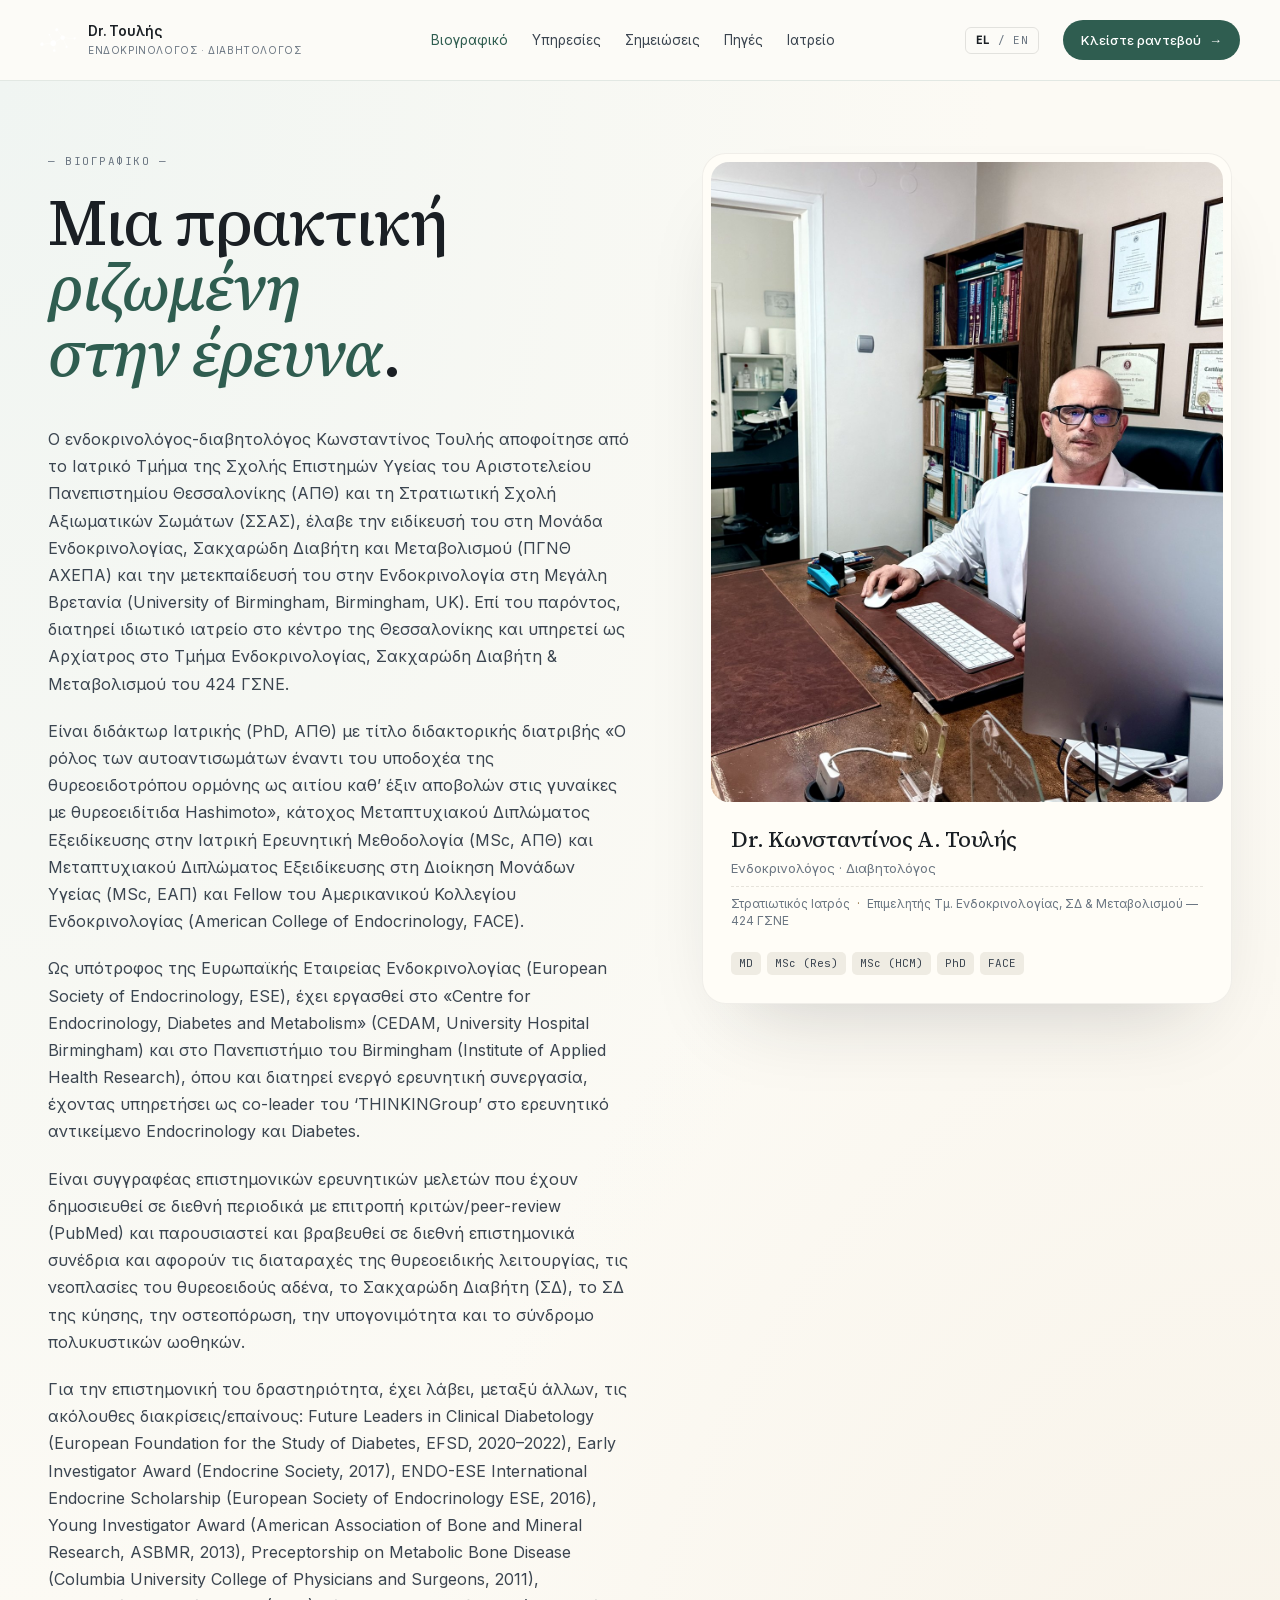
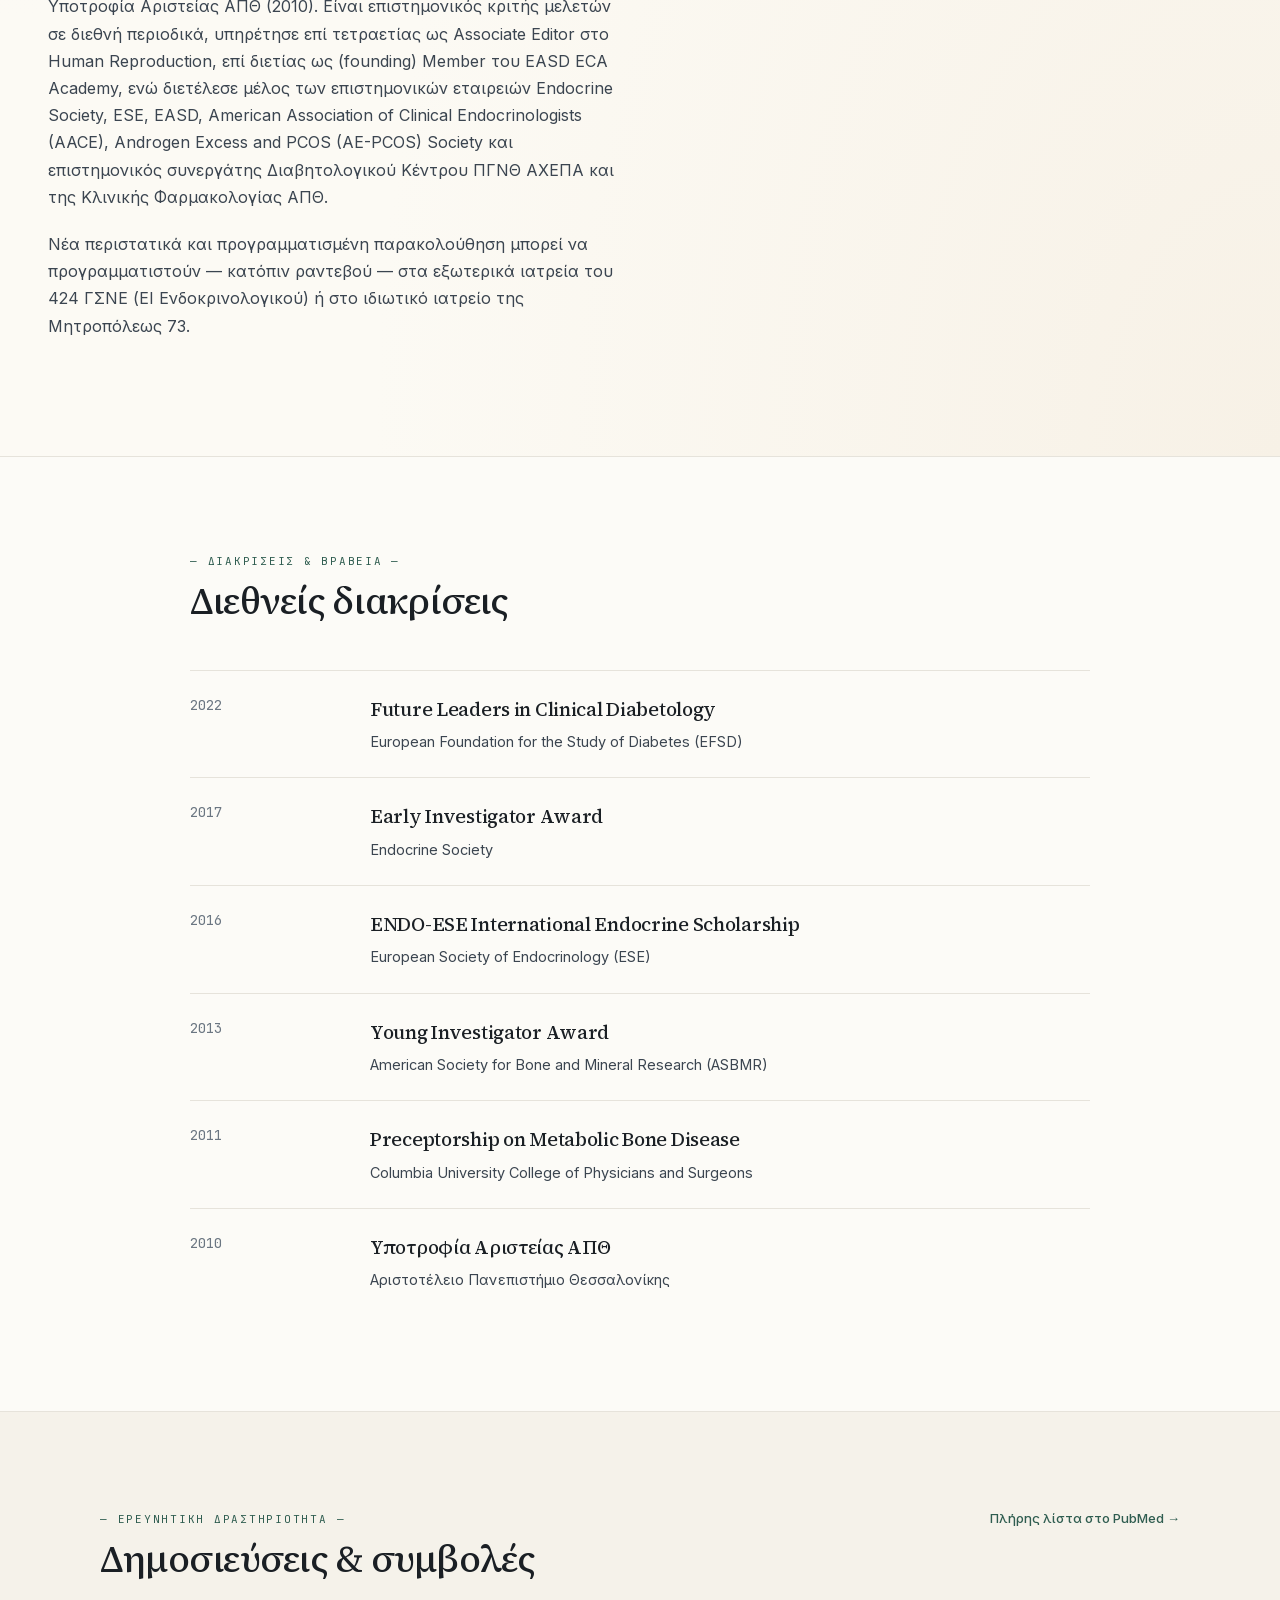
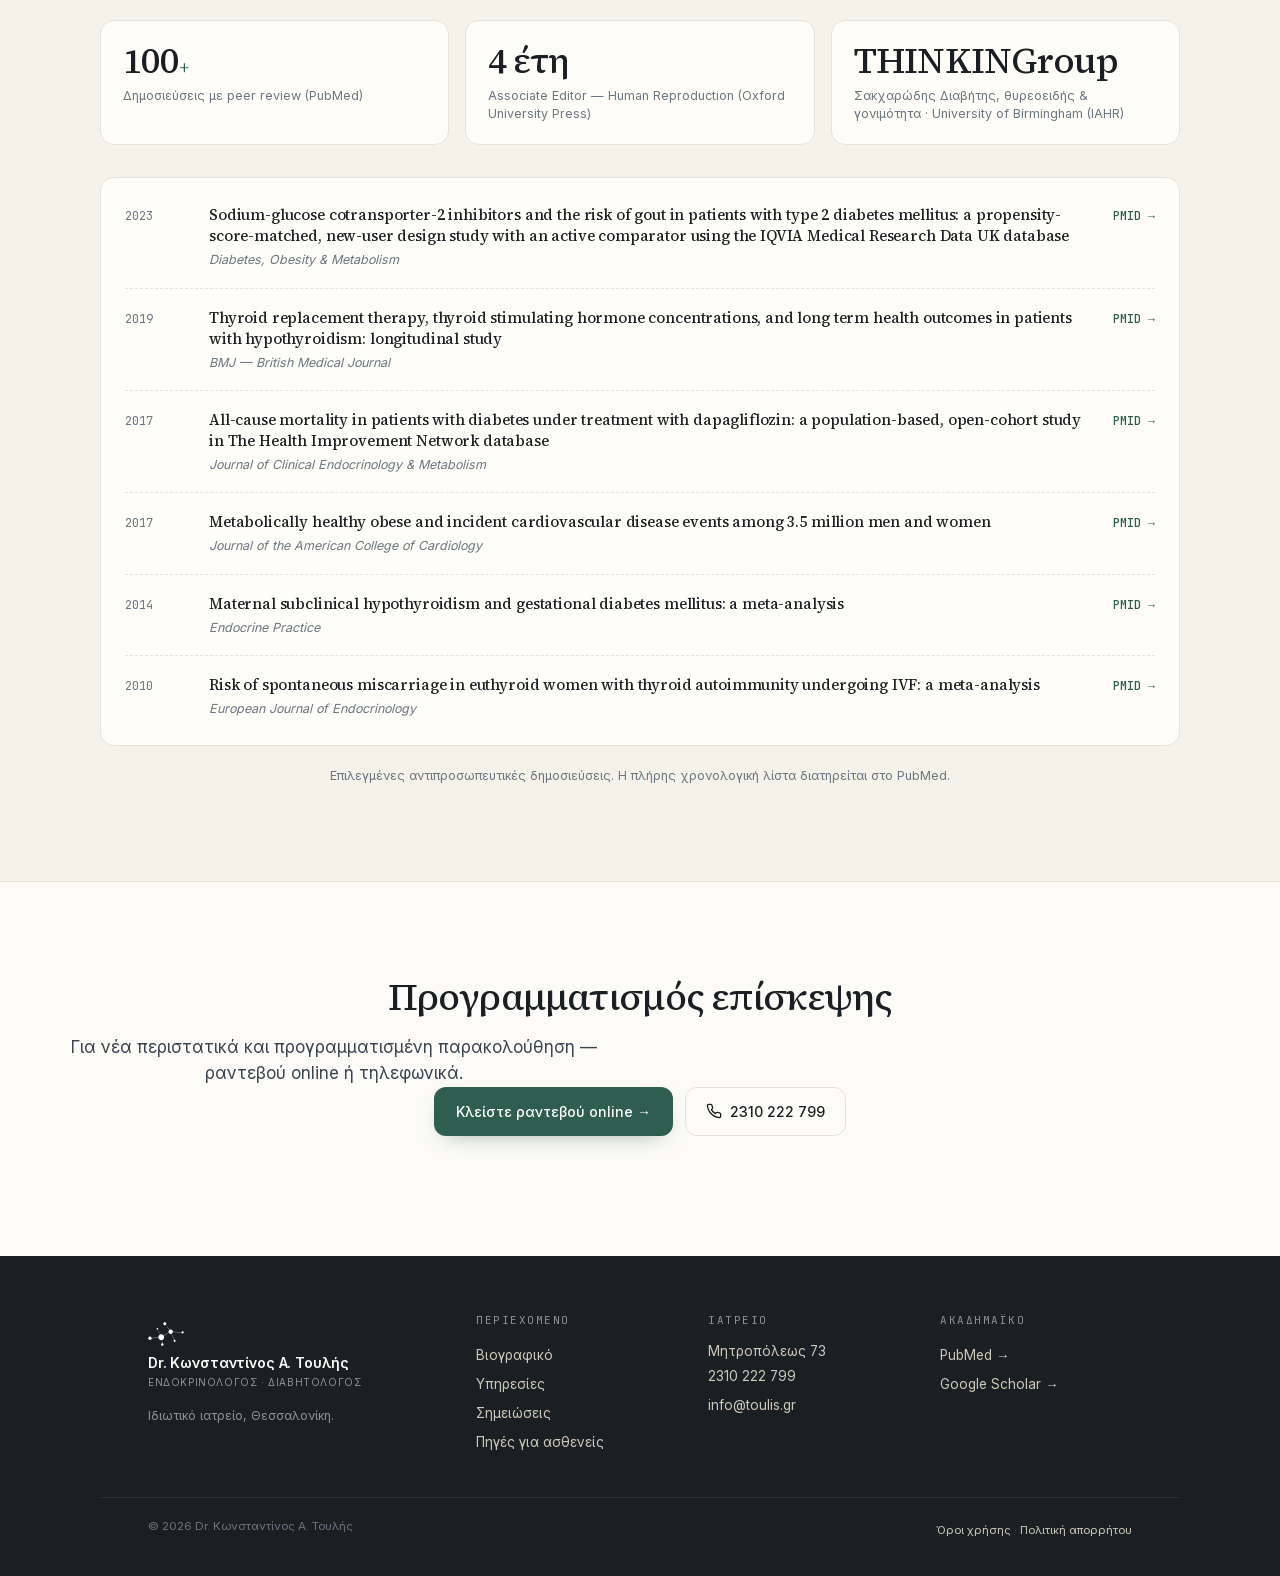
==== biography/index.html @ 8d8d6ee8 "biography: add JACC 2017 to selected publications (now 6 entries) Add Caleyachetty et al. (PMID 2891" ====
<!doctype html>
<html lang="el">
<head>
  <meta charset="utf-8" />
  <meta name="viewport" content="width=device-width, initial-scale=1" />
  <title>Βιογραφικό · Dr. Κωνσταντίνος Α. Τουλής</title>
  <meta name="description" content="Βιογραφικό του Dr. Κωνσταντίνου Α. Τουλή — Ενδοκρινολόγος, Διαβητολόγος. Σπουδές ΑΠΘ & ΣΣΑΣ, ειδίκευση ΠΓΝΘ ΑΧΕΠΑ, μετεκπαίδευση University of Birmingham (CEDAM), διδακτορικό σε αυτοαντισώματα θυρεοειδίτιδας Hashimoto, Fellow ACE, υπότροφος ESE & EFSD." />

  <link rel="canonical" href="https://www.toulis.gr/biography/" />
  <link rel="alternate" hreflang="el" href="https://www.toulis.gr/biography/" />

  <meta property="og:type" content="profile" />
  <meta property="og:locale" content="el_GR" />
  <meta property="og:title" content="Βιογραφικό · Dr. Τουλής" />
  <meta property="og:description" content="Σπουδές, ερευνητικό υπόβαθρο και δημοσιεύσεις του Dr. Κωνσταντίνου Α. Τουλή." />
  <meta property="og:url" content="https://www.toulis.gr/biography/" />
  <meta property="og:image" content="https://www.toulis.gr/assets/images/og-default.jpg" />

  <link rel="icon" href="/assets/images/favicon.ico" sizes="any" />
  <link rel="icon" type="image/png" sizes="32x32" href="/assets/images/toulis_favicon-32.png" />
  <link rel="apple-touch-icon" sizes="180x180" href="/assets/images/apple-touch-icon.png" />

  <link rel="stylesheet" href="/assets/css/fonts.css" />
  <link rel="stylesheet" href="/assets/css/tokens.css" />
  <link rel="stylesheet" href="/assets/css/globals.css" />
  <link rel="stylesheet" href="/assets/css/components.css" />
  <style>body { background: var(--bg-editor); }</style>
</head>
<body>
  <a href="#main" class="skip-link">Μετάβαση στο κύριο περιεχόμενο</a>

  <header class="site-header">
    <nav class="nav" aria-label="Κύρια πλοήγηση">
      <a href="/" class="nav__logo" aria-label="Dr. Τουλής — Αρχική">
        <img src="/assets/images/toulis-atoms.svg" alt="" class="nav__logo-mark" width="36" height="36" />
        <span>Dr. Τουλής<small>Ενδοκρινολόγος · Διαβητολόγος</small></span>
      </a>
      <ul class="nav__links">
        <li><a href="/biography/" aria-current="page">Βιογραφικό</a></li>
        <li><a href="/services/">Υπηρεσίες</a></li>
        <li><a href="/notes/">Σημειώσεις</a></li>
        <li><a href="/resources/">Πηγές</a></li>
        <li><a href="/contact/">Ιατρείο</a></li>
      </ul>
      <span class="nav__lang" aria-label="Γλώσσα"><b>EL</b> / EN</span>
      <a class="nav__cta" href="https://appointment-booking.pages.dev" target="_blank" rel="noopener">Κλείστε ραντεβού</a>
    </nav>
  </header>

  <main id="main">

    <!-- ─── Bio hero (two-column: prose + sticky portrait card) ─── -->
    <section class="bio-hero">
      <div class="bio-hero__inner">
        <div class="bio-hero__prose">
          <p class="eyebrow">— Βιογραφικό —</p>
          <h1 class="serif bio-hero__title">
            Μια πρακτική <em class="bio-hero__accent">ριζωμένη<br />στην έρευνα</em>.
          </h1>

          <p class="bio-hero__lede">
            Ο ενδοκρινολόγος-διαβητολόγος Κωνσταντίνος Τουλής αποφοίτησε από το Ιατρικό Τμήμα της Σχολής Επιστημών Υγείας του Αριστοτελείου Πανεπιστημίου Θεσσαλονίκης (ΑΠΘ) και τη Στρατιωτική Σχολή Αξιωματικών Σωμάτων (ΣΣΑΣ), έλαβε την ειδίκευσή του στη Μονάδα Ενδοκρινολογίας, Σακχαρώδη Διαβήτη και Μεταβολισμού (ΠΓΝΘ ΑΧΕΠΑ) και την μετεκπαίδευσή του στην Ενδοκρινολογία στη Μεγάλη Βρετανία (University of Birmingham, Birmingham, UK). Επί του παρόντος, διατηρεί ιδιωτικό ιατρείο στο κέντρο της Θεσσαλονίκης και υπηρετεί ως Αρχίατρος στο Τμήμα Ενδοκρινολογίας, Σακχαρώδη Διαβήτη &amp; Μεταβολισμού του 424 ΓΣΝΕ.
          </p>

          <p class="bio-hero__p">
            Είναι διδάκτωρ Ιατρικής (PhD, ΑΠΘ) με τίτλο διδακτορικής διατριβής «Ο ρόλος των αυτοαντισωμάτων έναντι του υποδοχέα της θυρεοειδοτρόπου ορμόνης ως αιτίου καθ&rsquo; έξιν αποβολών στις γυναίκες με θυρεοειδίτιδα Hashimoto», κάτοχος Μεταπτυχιακού Διπλώματος Εξειδίκευσης στην Ιατρική Ερευνητική Μεθοδολογία (MSc, ΑΠΘ) και Μεταπτυχιακού Διπλώματος Εξειδίκευσης στη Διοίκηση Μονάδων Υγείας (MSc, ΕΑΠ) και Fellow του Αμερικανικού Κολλεγίου Ενδοκρινολογίας (American College of Endocrinology, FACE).
          </p>

          <p class="bio-hero__p">
            Ως υπότροφος της Ευρωπαϊκής Εταιρείας Ενδοκρινολογίας (European Society of Endocrinology, ESE), έχει εργασθεί στο &laquo;Centre for Endocrinology, Diabetes and Metabolism&raquo; (CEDAM, University Hospital Birmingham) και στο Πανεπιστήμιο του Birmingham (Institute of Applied Health Research), όπου και διατηρεί ενεργό ερευνητική συνεργασία, έχοντας υπηρετήσει ως co-leader του &lsquo;THINKINGroup&rsquo; στο ερευνητικό αντικείμενο Endocrinology και Diabetes.
          </p>

          <p class="bio-hero__p">
            Είναι συγγραφέας επιστημονικών ερευνητικών μελετών που έχουν δημοσιευθεί σε διεθνή περιοδικά με επιτροπή κριτών/peer-review (PubMed) και παρουσιαστεί και βραβευθεί σε διεθνή επιστημονικά συνέδρια και αφορούν τις διαταραχές της θυρεοειδικής λειτουργίας, τις νεοπλασίες του θυρεοειδούς αδένα, το Σακχαρώδη Διαβήτη (ΣΔ), το ΣΔ της κύησης, την οστεοπόρωση, την υπογονιμότητα και το σύνδρομο πολυκυστικών ωοθηκών.
          </p>

          <p class="bio-hero__p">
            Για την επιστημονική του δραστηριότητα, έχει λάβει, μεταξύ άλλων, τις ακόλουθες διακρίσεις/επαίνους: Future Leaders in Clinical Diabetology (European Foundation for the Study of Diabetes, EFSD, 2020–2022), Early Investigator Award (Endocrine Society, 2017), ENDO-ESE International Endocrine Scholarship (European Society of Endocrinology ESE, 2016), Young Investigator Award (American Association of Bone and Mineral Research, ASBMR, 2013), Preceptorship on Metabolic Bone Disease (Columbia University College of Physicians and Surgeons, 2011), Υποτροφία Αριστείας ΑΠΘ (2010). Είναι επιστημονικός κριτής μελετών σε διεθνή περιοδικά, υπηρέτησε επί τετραετίας ως Associate Editor στο Human Reproduction, επί διετίας ως (founding) Member του EASD ECA Academy, ενώ διετέλεσε μέλος των επιστημονικών εταιρειών Endocrine Society, ESE, EASD, American Association of Clinical Endocrinologists (AACE), Androgen Excess and PCOS (AE-PCOS) Society και επιστημονικός συνεργάτης Διαβητολογικού Κέντρου ΠΓΝΘ ΑΧΕΠΑ και της Κλινικής Φαρμακολογίας ΑΠΘ.
          </p>

          <p class="bio-hero__p">
            Νέα περιστατικά και προγραμματισμένη παρακολούθηση μπορεί να προγραμματιστούν — κατόπιν ραντεβού — στα εξωτερικά ιατρεία του 424 ΓΣΝΕ (ΕΙ Ενδοκρινολογικού) ή στο ιδιωτικό ιατρείο της Μητροπόλεως 73.
          </p>
        </div>

        <aside class="bio-portrait">
          <div class="bio-portrait__card">
            <img class="bio-portrait__image"
                 src="/assets/images/portrait.jpg"
                 alt="Πορτραίτο του Dr. Κωνσταντίνου Α. Τουλή στο ιατρείο"
                 width="1200" height="1500"
                 loading="lazy" decoding="async" />
            <div class="bio-portrait__meta">
              <p class="bio-portrait__name serif">Dr. Κωνσταντίνος Α. Τουλής</p>
              <p class="bio-portrait__sub">Ενδοκρινολόγος · Διαβητολόγος</p>
              <p class="bio-portrait__role">
                Στρατιωτικός Ιατρός
                <span class="bio-portrait__role-sep" aria-hidden="true">·</span>
                Επιμελητής Τμ. Ενδοκρινολογίας, ΣΔ &amp; Μεταβολισμού — 424 ΓΣΝΕ
              </p>
            </div>
            <ul class="bio-portrait__creds" aria-label="Τίτλοι">
              <li class="cred-pill">MD</li>
              <li class="cred-pill">MSc (Res)</li>
              <li class="cred-pill">MSc (HCM)</li>
              <li class="cred-pill">PhD</li>
              <li class="cred-pill">FACE</li>
            </ul>
          </div>
        </aside>
      </div>
    </section>

    <!-- ─── Awards & distinctions timeline (sourced from prose paragraph 5) ─── -->
    <section class="timeline" aria-labelledby="timeline-heading">
      <div class="timeline__inner">
        <header class="timeline__head">
          <p class="timeline__label">— Διακρίσεις &amp; βραβεία —</p>
          <h2 class="serif timeline__title" id="timeline-heading">Διεθνείς διακρίσεις</h2>
        </header>

        <ol class="timeline__list">
          <li class="tl-row">
            <span class="tl-row__year">2022</span>
            <div>
              <p class="tl-row__title serif">Future Leaders in Clinical Diabetology</p>
              <p class="tl-row__detail">European Foundation for the Study of Diabetes (EFSD)</p>
            </div>
          </li>
          <li class="tl-row">
            <span class="tl-row__year">2017</span>
            <div>
              <p class="tl-row__title serif">Early Investigator Award</p>
              <p class="tl-row__detail">Endocrine Society</p>
            </div>
          </li>
          <li class="tl-row">
            <span class="tl-row__year">2016</span>
            <div>
              <p class="tl-row__title serif">ENDO-ESE International Endocrine Scholarship</p>
              <p class="tl-row__detail">European Society of Endocrinology (ESE)</p>
            </div>
          </li>
          <li class="tl-row">
            <span class="tl-row__year">2013</span>
            <div>
              <p class="tl-row__title serif">Young Investigator Award</p>
              <p class="tl-row__detail">American Society for Bone and Mineral Research (ASBMR)</p>
            </div>
          </li>
          <li class="tl-row">
            <span class="tl-row__year">2011</span>
            <div>
              <p class="tl-row__title serif">Preceptorship on Metabolic Bone Disease</p>
              <p class="tl-row__detail">Columbia University College of Physicians and Surgeons</p>
            </div>
          </li>
          <li class="tl-row">
            <span class="tl-row__year">2010</span>
            <div>
              <p class="tl-row__title serif">Υποτροφία Αριστείας ΑΠΘ</p>
              <p class="tl-row__detail">Αριστοτέλειο Πανεπιστήμιο Θεσσαλονίκης</p>
            </div>
          </li>
        </ol>
      </div>
    </section>

    <!-- ─── Research & publications ─── -->
    <section class="publications" aria-labelledby="pubs-heading">
      <div class="publications__inner">
        <header class="publications__head">
          <div>
            <p class="publications__label">— Ερευνητική δραστηριότητα —</p>
            <h2 class="serif publications__title" id="pubs-heading">Δημοσιεύσεις &amp; συμβολές</h2>
          </div>
          <a class="publications__pubmed" href="https://pubmed.ncbi.nlm.nih.gov/?term=toulis+k&amp;sort=pubdate" target="_blank" rel="noopener">Πλήρης λίστα στο PubMed →</a>
        </header>

        <div class="pub-stats">
          <div class="pub-stat">
            <p class="pub-stat__big serif">100<sup>+</sup></p>
            <p class="pub-stat__cap">Δημοσιεύσεις με peer review (PubMed)</p>
          </div>
          <div class="pub-stat">
            <p class="pub-stat__big serif">4 έτη</p>
            <p class="pub-stat__cap">Associate Editor — Human Reproduction (Oxford University Press)</p>
          </div>
          <div class="pub-stat">
            <p class="pub-stat__big serif">THINKINGroup</p>
            <p class="pub-stat__cap">Σακχαρώδης Διαβήτης, θυρεοειδής &amp; γονιμότητα · University of Birmingham (IAHR)</p>
          </div>
        </div>

        <!-- 5 representative peer-reviewed publications, chosen by Dr. Toulis
             as scope-representative rather than chronological. Full PubMed
             listing is reachable via the «Πλήρης λίστα στο PubMed» link
             above. -->
        <ol class="pub-list">
          <li class="pub">
            <span class="pub__yr">2023</span>
            <div class="pub__body">
              <p class="pub__title serif">Sodium-glucose cotransporter-2 inhibitors and the risk of gout in patients with type 2 diabetes mellitus: a propensity-score-matched, new-user design study with an active comparator using the IQVIA Medical Research Data UK database</p>
              <p class="pub__journal">Diabetes, Obesity &amp; Metabolism</p>
            </div>
            <a class="pub__link" href="https://pubmed.ncbi.nlm.nih.gov/36056476/" target="_blank" rel="noopener">PMID →</a>
          </li>
          <li class="pub">
            <span class="pub__yr">2019</span>
            <div class="pub__body">
              <p class="pub__title serif">Thyroid replacement therapy, thyroid stimulating hormone concentrations, and long term health outcomes in patients with hypothyroidism: longitudinal study</p>
              <p class="pub__journal">BMJ — British Medical Journal</p>
            </div>
            <a class="pub__link" href="https://pubmed.ncbi.nlm.nih.gov/31481394/" target="_blank" rel="noopener">PMID →</a>
          </li>
          <li class="pub">
            <span class="pub__yr">2017</span>
            <div class="pub__body">
              <p class="pub__title serif">All-cause mortality in patients with diabetes under treatment with dapagliflozin: a population-based, open-cohort study in The Health Improvement Network database</p>
              <p class="pub__journal">Journal of Clinical Endocrinology &amp; Metabolism</p>
            </div>
            <a class="pub__link" href="https://pubmed.ncbi.nlm.nih.gov/28323967/" target="_blank" rel="noopener">PMID →</a>
          </li>
          <li class="pub">
            <span class="pub__yr">2017</span>
            <div class="pub__body">
              <p class="pub__title serif">Metabolically healthy obese and incident cardiovascular disease events among 3.5 million men and women</p>
              <p class="pub__journal">Journal of the American College of Cardiology</p>
            </div>
            <a class="pub__link" href="https://pubmed.ncbi.nlm.nih.gov/28911506/" target="_blank" rel="noopener">PMID →</a>
          </li>
          <li class="pub">
            <span class="pub__yr">2014</span>
            <div class="pub__body">
              <p class="pub__title serif">Maternal subclinical hypothyroidism and gestational diabetes mellitus: a meta-analysis</p>
              <p class="pub__journal">Endocrine Practice</p>
            </div>
            <a class="pub__link" href="https://pubmed.ncbi.nlm.nih.gov/24449677/" target="_blank" rel="noopener">PMID →</a>
          </li>
          <li class="pub">
            <span class="pub__yr">2010</span>
            <div class="pub__body">
              <p class="pub__title serif">Risk of spontaneous miscarriage in euthyroid women with thyroid autoimmunity undergoing IVF: a meta-analysis</p>
              <p class="pub__journal">European Journal of Endocrinology</p>
            </div>
            <a class="pub__link" href="https://pubmed.ncbi.nlm.nih.gov/19955261/" target="_blank" rel="noopener">PMID →</a>
          </li>
        </ol>
        <p class="pub-list__note">Επιλεγμένες αντιπροσωπευτικές δημοσιεύσεις. Η πλήρης χρονολογική λίστα διατηρείται στο PubMed.</p>
      </div>
    </section>

    <!-- ─── CTA ─── -->
    <section class="bio-cta">
      <h2 class="serif bio-cta__title">Προγραμματισμός επίσκεψης</h2>
      <p class="bio-cta__sub">
        Για νέα περιστατικά και προγραμματισμένη παρακολούθηση — ραντεβού online ή τηλεφωνικά.
      </p>
      <div class="bio-cta__actions">
        <a class="btn btn--primary" href="https://appointment-booking.pages.dev" target="_blank" rel="noopener">Κλείστε ραντεβού online →</a>
        <a class="btn btn--ghost" href="tel:+302310222799">
          <svg class="bio-cta__icon" aria-hidden="true" width="16" height="16" viewBox="0 0 24 24" fill="none" stroke="currentColor" stroke-width="2" stroke-linecap="round" stroke-linejoin="round"><path d="M22 16.92v3a2 2 0 0 1-2.18 2 19.79 19.79 0 0 1-8.63-3.07 19.5 19.5 0 0 1-6-6 19.79 19.79 0 0 1-3.07-8.67A2 2 0 0 1 4.11 2h3a2 2 0 0 1 2 1.72c.13.96.37 1.9.72 2.81a2 2 0 0 1-.45 2.11L8.09 9.91a16 16 0 0 0 6 6l1.27-1.27a2 2 0 0 1 2.11-.45c.91.35 1.85.59 2.81.72A2 2 0 0 1 22 16.92z"/></svg>
          2310 222 799
        </a>
      </div>
    </section>

  </main>

  <footer class="site-footer">
    <div class="footer-grid">
      <div>
        <a href="/" class="nav__logo">
          <img src="/assets/images/toulis-atoms.svg" alt="" class="nav__logo-mark" width="36" height="36" />
          <span>Dr. Κωνσταντίνος Α. Τουλής<small>Ενδοκρινολόγος · Διαβητολόγος</small></span>
        </a>
        <p class="footer__tag">Ιδιωτικό ιατρείο, Θεσσαλονίκη.</p>
      </div>
      <nav aria-label="Περιεχόμενο">
        <h4>Περιεχόμενο</h4>
        <ul>
          <li><a href="/biography/">Βιογραφικό</a></li>
          <li><a href="/services/">Υπηρεσίες</a></li>
          <li><a href="/notes/">Σημειώσεις</a></li>
          <li><a href="/resources/">Πηγές για ασθενείς</a></li>
        </ul>
      </nav>
      <nav aria-label="Ιατρείο">
        <h4>Ιατρείο</h4>
        <ul>
          <li>Μητροπόλεως 73</li>
          <li><a href="tel:+302310222799">2310 222 799</a></li>
          <li><a href="mailto:info@toulis.gr">info@toulis.gr</a></li>
        </ul>
      </nav>
      <nav aria-label="Ακαδημαϊκό">
        <h4>Ακαδημαϊκό</h4>
        <ul>
          <li><a href="https://pubmed.ncbi.nlm.nih.gov/?term=toulis+k&amp;sort=pubdate" rel="noopener" target="_blank">PubMed →</a></li>
          <li><a href="https://scholar.google.com/citations?hl=en&amp;user=qf2jNAgAAAAJ&amp;view_op=list_works" target="_blank" rel="noopener">Google Scholar →</a></li>
        </ul>
      </nav>
    </div>
    <div class="footer-bar">
      <span>© 2026 Dr. Κωνσταντίνος Α. Τουλής</span>
      <span><a href="/legal/terms/">Όροι χρήσης</a> · <a href="/legal/privacy/">Πολιτική απορρήτου</a></span>
    </div>
  </footer>
</body>
</html>
---- assets/css/fonts.css ----
/* ==========================================================================
   Fonts — self-hosted woff2 subsets from Google Fonts.
   No runtime calls to fonts.googleapis.com / fonts.gstatic.com.
   unicode-range preserved verbatim so browsers only download the subset
   the page content actually uses.

   Serif: Source Serif 4 (Adobe) — modern transitional editorial serif.
          400 + 500, upright + italic, all with proper Greek glyphs.
          Closest practical match to the mockup's Fraunces (which has no
          Greek subset) while still rendering a Greek-first practice site.
   Sans:  Inter — 400/500/600.
   Mono:  JetBrains Mono — 400/500.
   ========================================================================== */

/* Source Serif 4 400 */
/* greek */
@font-face {
  font-family: 'Source Serif 4';
  font-style: normal;
  font-weight: 400;
  font-display: swap;
  src: url('../fonts/source-serif-4-400-greek.woff2') format('woff2');
  unicode-range: U+0370-0377, U+037A-037F, U+0384-038A, U+038C, U+038E-03A1, U+03A3-03FF;
}
/* latin */
@font-face {
  font-family: 'Source Serif 4';
  font-style: normal;
  font-weight: 400;
  font-display: swap;
  src: url('../fonts/source-serif-4-400-latin.woff2') format('woff2');
  unicode-range: U+0000-00FF, U+0131, U+0152-0153, U+02BB-02BC, U+02C6, U+02DA, U+02DC, U+0304, U+0308, U+0329, U+2000-206F, U+20AC, U+2122, U+2191, U+2193, U+2212, U+2215, U+FEFF, U+FFFD;
}
/* latin-ext */
@font-face {
  font-family: 'Source Serif 4';
  font-style: normal;
  font-weight: 400;
  font-display: swap;
  src: url('../fonts/source-serif-4-400-latin-ext.woff2') format('woff2');
  unicode-range: U+0100-02BA, U+02BD-02C5, U+02C7-02CC, U+02CE-02D7, U+02DD-02FF, U+0304, U+0308, U+0329, U+1D00-1DBF, U+1E00-1E9F, U+1EF2-1EFF, U+2020, U+20A0-20AB, U+20AD-20C0, U+2113, U+2C60-2C7F, U+A720-A7FF;
}
/* Source Serif 4 400 italic */
/* greek */
@font-face {
  font-family: 'Source Serif 4';
  font-style: italic;
  font-weight: 400;
  font-display: swap;
  src: url('../fonts/source-serif-4-400i-greek.woff2') format('woff2');
  unicode-range: U+0370-0377, U+037A-037F, U+0384-038A, U+038C, U+038E-03A1, U+03A3-03FF;
}
/* latin */
@font-face {
  font-family: 'Source Serif 4';
  font-style: italic;
  font-weight: 400;
  font-display: swap;
  src: url('../fonts/source-serif-4-400i-latin.woff2') format('woff2');
  unicode-range: U+0000-00FF, U+0131, U+0152-0153, U+02BB-02BC, U+02C6, U+02DA, U+02DC, U+0304, U+0308, U+0329, U+2000-206F, U+20AC, U+2122, U+2191, U+2193, U+2212, U+2215, U+FEFF, U+FFFD;
}
/* latin-ext */
@font-face {
  font-family: 'Source Serif 4';
  font-style: italic;
  font-weight: 400;
  font-display: swap;
  src: url('../fonts/source-serif-4-400i-latin-ext.woff2') format('woff2');
  unicode-range: U+0100-02BA, U+02BD-02C5, U+02C7-02CC, U+02CE-02D7, U+02DD-02FF, U+0304, U+0308, U+0329, U+1D00-1DBF, U+1E00-1E9F, U+1EF2-1EFF, U+2020, U+20A0-20AB, U+20AD-20C0, U+2113, U+2C60-2C7F, U+A720-A7FF;
}
/* Source Serif 4 500 */
/* greek */
@font-face {
  font-family: 'Source Serif 4';
  font-style: normal;
  font-weight: 500;
  font-display: swap;
  src: url('../fonts/source-serif-4-500-greek.woff2') format('woff2');
  unicode-range: U+0370-0377, U+037A-037F, U+0384-038A, U+038C, U+038E-03A1, U+03A3-03FF;
}
/* latin */
@font-face {
  font-family: 'Source Serif 4';
  font-style: normal;
  font-weight: 500;
  font-display: swap;
  src: url('../fonts/source-serif-4-500-latin.woff2') format('woff2');
  unicode-range: U+0000-00FF, U+0131, U+0152-0153, U+02BB-02BC, U+02C6, U+02DA, U+02DC, U+0304, U+0308, U+0329, U+2000-206F, U+20AC, U+2122, U+2191, U+2193, U+2212, U+2215, U+FEFF, U+FFFD;
}
/* latin-ext */
@font-face {
  font-family: 'Source Serif 4';
  font-style: normal;
  font-weight: 500;
  font-display: swap;
  src: url('../fonts/source-serif-4-500-latin-ext.woff2') format('woff2');
  unicode-range: U+0100-02BA, U+02BD-02C5, U+02C7-02CC, U+02CE-02D7, U+02DD-02FF, U+0304, U+0308, U+0329, U+1D00-1DBF, U+1E00-1E9F, U+1EF2-1EFF, U+2020, U+20A0-20AB, U+20AD-20C0, U+2113, U+2C60-2C7F, U+A720-A7FF;
}
/* Source Serif 4 500 italic */
/* greek */
@font-face {
  font-family: 'Source Serif 4';
  font-style: italic;
  font-weight: 500;
  font-display: swap;
  src: url('../fonts/source-serif-4-500i-greek.woff2') format('woff2');
  unicode-range: U+0370-0377, U+037A-037F, U+0384-038A, U+038C, U+038E-03A1, U+03A3-03FF;
}
/* latin */
@font-face {
  font-family: 'Source Serif 4';
  font-style: italic;
  font-weight: 500;
  font-display: swap;
  src: url('../fonts/source-serif-4-500i-latin.woff2') format('woff2');
  unicode-range: U+0000-00FF, U+0131, U+0152-0153, U+02BB-02BC, U+02C6, U+02DA, U+02DC, U+0304, U+0308, U+0329, U+2000-206F, U+20AC, U+2122, U+2191, U+2193, U+2212, U+2215, U+FEFF, U+FFFD;
}
/* latin-ext */
@font-face {
  font-family: 'Source Serif 4';
  font-style: italic;
  font-weight: 500;
  font-display: swap;
  src: url('../fonts/source-serif-4-500i-latin-ext.woff2') format('woff2');
  unicode-range: U+0100-02BA, U+02BD-02C5, U+02C7-02CC, U+02CE-02D7, U+02DD-02FF, U+0304, U+0308, U+0329, U+1D00-1DBF, U+1E00-1E9F, U+1EF2-1EFF, U+2020, U+20A0-20AB, U+20AD-20C0, U+2113, U+2C60-2C7F, U+A720-A7FF;
}

/* Inter 400 */
/* greek */
@font-face {
  font-family: 'Inter';
  font-style: normal;
  font-weight: 400;
  font-display: swap;
  src: url('../fonts/inter-400-greek.woff2') format('woff2');
  unicode-range: U+0370-0377, U+037A-037F, U+0384-038A, U+038C, U+038E-03A1, U+03A3-03FF;
}
/* latin */
@font-face {
  font-family: 'Inter';
  font-style: normal;
  font-weight: 400;
  font-display: swap;
  src: url('../fonts/inter-400-latin.woff2') format('woff2');
  unicode-range: U+0000-00FF, U+0131, U+0152-0153, U+02BB-02BC, U+02C6, U+02DA, U+02DC, U+0304, U+0308, U+0329, U+2000-206F, U+20AC, U+2122, U+2191, U+2193, U+2212, U+2215, U+FEFF, U+FFFD;
}
/* latin-ext */
@font-face {
  font-family: 'Inter';
  font-style: normal;
  font-weight: 400;
  font-display: swap;
  src: url('../fonts/inter-400-latin-ext.woff2') format('woff2');
  unicode-range: U+0100-02BA, U+02BD-02C5, U+02C7-02CC, U+02CE-02D7, U+02DD-02FF, U+0304, U+0308, U+0329, U+1D00-1DBF, U+1E00-1E9F, U+1EF2-1EFF, U+2020, U+20A0-20AB, U+20AD-20C0, U+2113, U+2C60-2C7F, U+A720-A7FF;
}

/* Inter 500 */
/* greek */
@font-face {
  font-family: 'Inter';
  font-style: normal;
  font-weight: 500;
  font-display: swap;
  src: url('../fonts/inter-500-greek.woff2') format('woff2');
  unicode-range: U+0370-0377, U+037A-037F, U+0384-038A, U+038C, U+038E-03A1, U+03A3-03FF;
}
/* latin */
@font-face {
  font-family: 'Inter';
  font-style: normal;
  font-weight: 500;
  font-display: swap;
  src: url('../fonts/inter-500-latin.woff2') format('woff2');
  unicode-range: U+0000-00FF, U+0131, U+0152-0153, U+02BB-02BC, U+02C6, U+02DA, U+02DC, U+0304, U+0308, U+0329, U+2000-206F, U+20AC, U+2122, U+2191, U+2193, U+2212, U+2215, U+FEFF, U+FFFD;
}
/* latin-ext */
@font-face {
  font-family: 'Inter';
  font-style: normal;
  font-weight: 500;
  font-display: swap;
  src: url('../fonts/inter-500-latin-ext.woff2') format('woff2');
  unicode-range: U+0100-02BA, U+02BD-02C5, U+02C7-02CC, U+02CE-02D7, U+02DD-02FF, U+0304, U+0308, U+0329, U+1D00-1DBF, U+1E00-1E9F, U+1EF2-1EFF, U+2020, U+20A0-20AB, U+20AD-20C0, U+2113, U+2C60-2C7F, U+A720-A7FF;
}

/* Inter 600 */
/* greek */
@font-face {
  font-family: 'Inter';
  font-style: normal;
  font-weight: 600;
  font-display: swap;
  src: url('../fonts/inter-600-greek.woff2') format('woff2');
  unicode-range: U+0370-0377, U+037A-037F, U+0384-038A, U+038C, U+038E-03A1, U+03A3-03FF;
}
/* latin */
@font-face {
  font-family: 'Inter';
  font-style: normal;
  font-weight: 600;
  font-display: swap;
  src: url('../fonts/inter-600-latin.woff2') format('woff2');
  unicode-range: U+0000-00FF, U+0131, U+0152-0153, U+02BB-02BC, U+02C6, U+02DA, U+02DC, U+0304, U+0308, U+0329, U+2000-206F, U+20AC, U+2122, U+2191, U+2193, U+2212, U+2215, U+FEFF, U+FFFD;
}
/* latin-ext */
@font-face {
  font-family: 'Inter';
  font-style: normal;
  font-weight: 600;
  font-display: swap;
  src: url('../fonts/inter-600-latin-ext.woff2') format('woff2');
  unicode-range: U+0100-02BA, U+02BD-02C5, U+02C7-02CC, U+02CE-02D7, U+02DD-02FF, U+0304, U+0308, U+0329, U+1D00-1DBF, U+1E00-1E9F, U+1EF2-1EFF, U+2020, U+20A0-20AB, U+20AD-20C0, U+2113, U+2C60-2C7F, U+A720-A7FF;
}

/* JetBrains Mono 400 */
/* greek */
@font-face {
  font-family: 'JetBrains Mono';
  font-style: normal;
  font-weight: 400;
  font-display: swap;
  src: url('../fonts/jetbrains-mono-400-greek.woff2') format('woff2');
  unicode-range: U+0370-0377, U+037A-037F, U+0384-038A, U+038C, U+038E-03A1, U+03A3-03FF;
}
/* latin */
@font-face {
  font-family: 'JetBrains Mono';
  font-style: normal;
  font-weight: 400;
  font-display: swap;
  src: url('../fonts/jetbrains-mono-400-latin.woff2') format('woff2');
  unicode-range: U+0000-00FF, U+0131, U+0152-0153, U+02BB-02BC, U+02C6, U+02DA, U+02DC, U+0304, U+0308, U+0329, U+2000-206F, U+20AC, U+2122, U+2191, U+2193, U+2212, U+2215, U+FEFF, U+FFFD;
}
/* latin-ext */
@font-face {
  font-family: 'JetBrains Mono';
  font-style: normal;
  font-weight: 400;
  font-display: swap;
  src: url('../fonts/jetbrains-mono-400-latin-ext.woff2') format('woff2');
  unicode-range: U+0100-02BA, U+02BD-02C5, U+02C7-02CC, U+02CE-02D7, U+02DD-02FF, U+0304, U+0308, U+0329, U+1D00-1DBF, U+1E00-1E9F, U+1EF2-1EFF, U+2020, U+20A0-20AB, U+20AD-20C0, U+2113, U+2C60-2C7F, U+A720-A7FF;
}

/* JetBrains Mono 500 */
/* greek */
@font-face {
  font-family: 'JetBrains Mono';
  font-style: normal;
  font-weight: 500;
  font-display: swap;
  src: url('../fonts/jetbrains-mono-500-greek.woff2') format('woff2');
  unicode-range: U+0370-0377, U+037A-037F, U+0384-038A, U+038C, U+038E-03A1, U+03A3-03FF;
}
/* latin */
@font-face {
  font-family: 'JetBrains Mono';
  font-style: normal;
  font-weight: 500;
  font-display: swap;
  src: url('../fonts/jetbrains-mono-500-latin.woff2') format('woff2');
  unicode-range: U+0000-00FF, U+0131, U+0152-0153, U+02BB-02BC, U+02C6, U+02DA, U+02DC, U+0304, U+0308, U+0329, U+2000-206F, U+20AC, U+2122, U+2191, U+2193, U+2212, U+2215, U+FEFF, U+FFFD;
}
/* latin-ext */
@font-face {
  font-family: 'JetBrains Mono';
  font-style: normal;
  font-weight: 500;
  font-display: swap;
  src: url('../fonts/jetbrains-mono-500-latin-ext.woff2') format('woff2');
  unicode-range: U+0100-02BA, U+02BD-02C5, U+02C7-02CC, U+02CE-02D7, U+02DD-02FF, U+0304, U+0308, U+0329, U+1D00-1DBF, U+1E00-1E9F, U+1EF2-1EFF, U+2020, U+20A0-20AB, U+20AD-20C0, U+2113, U+2C60-2C7F, U+A720-A7FF;
}
---- assets/css/tokens.css ----
/* ==========================================================================
   Design tokens — single source of truth.
   Mirrors handoff doc 02-design-tokens.md verbatim.
   Do not hardcode colors/sizes elsewhere; reference these custom properties.
   ========================================================================== */

:root {
  /* ── Ink (text) ── */
  --ink:        #1a1f24;   /* body text, headlines */
  --ink-2:      #3b4550;   /* secondary prose */
  --muted:      #6b7682;   /* metadata, eyebrows */

  /* ── Paper (backgrounds) ── */
  --paper:      #f5f2ea;   /* section backgrounds */
  --paper-2:    #efece3;   /* credential pills, subtle blocks */
  --card:       #fffdf7;   /* elevated cards on warm bg */
  --bg-warm:    #fcfbf7;   /* page default */
  --bg-editor:  #fcfaf4;   /* biography page warm base */

  /* ── Accent (brand green) ── */
  --accent:      #2f5d50;   /* primary brand */
  --accent-dark: #26493f;   /* hover state */
  --accent-soft: #e3ede8;   /* tinted surface */
  --accent-sage: #e8efe9;   /* booking CTA background */
  --accent-sage-border: #c9d7cd;

  /* ── Secondary accent ── */
  --accent-2:   #8a6b3a;   /* warm tan — use sparingly, e.g. timeline rules */

  /* ── Status ── */
  --ok:         #3b8c64;   /* "accepting patients" pulse */
  --ok-ring:    rgba(59,140,100,0.15);

  /* ── Lines ── */
  --line:       #e6e3db;   /* card borders, dividers */
  --line-soft:  rgba(0,0,0,0.06);
  --line-dash:  rgba(0,0,0,0.1);

  /* ── Shadows ── */
  --shadow-card:    0 1px 0 rgba(0,0,0,0.02);
  --shadow-raised:  0 8px 24px -12px rgba(47,93,80,0.55);
  --shadow-hero:    0 30px 60px -30px rgba(26,31,36,0.18);
  --shadow-portrait:0 40px 80px -40px rgba(26,31,36,0.22);

  /* ── Radii ── */
  --r-pill:    999px;
  --r-chip:    6px;
  --r-card:    14px;
  --r-card-lg: 20px;
  --r-hero:    24px;

  /* ── Spacing scale (use these exclusively) ── */
  --sp-1:  4px;
  --sp-2:  8px;
  --sp-3:  12px;
  --sp-4:  16px;
  --sp-5:  20px;
  --sp-6:  24px;
  --sp-8:  32px;
  --sp-10: 40px;
  --sp-12: 48px;
  --sp-16: 64px;
  --sp-20: 80px;
  --sp-24: 96px;

  /* ── Type ──
     Source Serif 4 (Adobe) — modern transitional editorial serif, the
     closest practical match to the mockup's Fraunces while still
     supporting Greek glyphs (which Fraunces does not). Has italic and
     weight 500, so the design's editorial emphasis works as intended.
     Faces are self-hosted — see fonts.css. */
  --font-serif: "Source Serif 4", Georgia, serif;
  --font-sans:  "Inter", -apple-system, BlinkMacSystemFont, "Segoe UI", sans-serif;
  --font-mono:  "JetBrains Mono", ui-monospace, "SF Mono", Menlo, monospace;
}
---- assets/css/globals.css ----
/* ==========================================================================
   Globals — reset, base typography, accessibility helpers, shared layout.
   Loaded after tokens.css on every page.
   ========================================================================== */

/* --- Reset --- */
*, *::before, *::after { box-sizing: border-box; }
* { margin: 0; }
html, body { height: 100%; }
html { scroll-behavior: smooth; -webkit-text-size-adjust: 100%; }
img, picture, svg, video { display: block; max-width: 100%; height: auto; }
input, button, textarea, select { font: inherit; color: inherit; }
button { background: none; border: 0; padding: 0; cursor: pointer; }
a { color: inherit; text-decoration: none; }

/* --- Body base --- */
body {
  font-family: var(--font-sans);
  font-size: 15px;
  line-height: 1.55;
  color: var(--ink);
  background: var(--bg-warm);
  -webkit-font-smoothing: antialiased;
  -moz-osx-font-smoothing: grayscale;
  text-rendering: optimizeLegibility;
}

/* --- Greek typographic conventions ---
   Decimal separator: comma. Quotation marks: « ».
   Don't fight the language; let pages set inline overrides where needed. */

/* --- Utility classes mirrored from mockups --- */
.serif {
  font-family: var(--font-serif);
  font-weight: 500;
  letter-spacing: -0.02em;
}
.mono { font-family: var(--font-mono); }
.eyebrow {
  font-family: var(--font-mono);
  font-size: 11px;
  letter-spacing: 0.14em;
  text-transform: uppercase;
  color: var(--muted);
}

/* --- Headings (sizes from doc 02) --- */
h1, h2, h3 { font-family: var(--font-serif); font-weight: 500; letter-spacing: -0.02em; line-height: 1.05; }
h1 { font-size: clamp(42px, 6vw, 72px); line-height: 1.02; }
h2 { font-size: clamp(30px, 4vw, 42px); }
h3 { font-size: 20px; letter-spacing: -0.015em; }
p  { color: var(--ink-2); }

/* --- Links --- */
a:focus-visible,
button:focus-visible,
[tabindex]:focus-visible {
  outline: 2px solid var(--accent);
  outline-offset: 3px;
  border-radius: 4px;
}

/* --- Layout container --- */
.container {
  width: 100%;
  max-width: 1200px;
  margin-inline: auto;
  padding-inline: var(--sp-6);
}
@media (min-width: 768px) {
  .container { padding-inline: var(--sp-10); }
}

/* --- Skip link (a11y) --- */
.skip-link {
  position: absolute;
  top: -100px;
  left: var(--sp-4);
  background: var(--ink);
  color: #fff;
  padding: var(--sp-3) var(--sp-5);
  border-radius: var(--r-chip);
  z-index: 1000;
  transition: top 120ms;
}
.skip-link:focus { top: var(--sp-4); }

/* --- Visually hidden but available to screen readers --- */
.sr-only {
  position: absolute;
  width: 1px; height: 1px;
  padding: 0; margin: -1px;
  overflow: hidden;
  clip: rect(0, 0, 0, 0);
  white-space: nowrap;
  border: 0;
}

/* --- Reduced motion --- */
@media (prefers-reduced-motion: reduce) {
  *, *::before, *::after {
    animation-duration: 0.01ms !important;
    animation-iteration-count: 1 !important;
    transition-duration: 0.01ms !important;
    scroll-behavior: auto !important;
  }
}

/* ==========================================================================
   Component scaffolding — minimal styles so the page shells render
   coherently before full mockup translation. Replace per component as we
   port each section from the JSX mockups.
   ========================================================================== */

/* --- Site header / nav --- */
.site-header {
  position: sticky;
  top: 0;
  z-index: 50;
  background: var(--bg-warm);
  border-bottom: 1px solid rgba(47, 93, 80, 0.12);
  backdrop-filter: saturate(140%) blur(8px);
}
.nav {
  display: flex;
  align-items: center;
  gap: var(--sp-6);
  padding: var(--sp-5) var(--sp-10);
  font-size: 13.5px;
}
.nav__logo {
  display: flex;
  align-items: center;
  gap: var(--sp-3);
  font-weight: 600;
  letter-spacing: -0.01em;
  color: var(--ink);
}
/* Brand mark — atoms SVG (long-standing logo).
   Renders natively on both light (header) and dark (footer) surfaces. */
.nav__logo-mark {
  width: 36px;
  height: 36px;
  flex-shrink: 0;
  display: block;
  object-fit: contain;
}
.nav__logo small {
  display: block;
  font-size: 10px;
  font-weight: 400;
  color: var(--muted);
  letter-spacing: 0.06em;
  text-transform: uppercase;
  margin-top: 1px;
}
.nav__links {
  display: flex;
  gap: var(--sp-6);
  margin: 0 auto;
  padding: 0;
  list-style: none;
  color: var(--ink-2);
}
.nav__links a { transition: color 150ms; }
.nav__links a:hover,
.nav__links a[aria-current="page"] { color: var(--accent); }
.nav__lang {
  font-family: var(--font-mono);
  font-size: 11px;
  padding: 4px 10px;
  border-radius: var(--r-chip);
  border: 1px solid var(--line-dash);
  color: var(--muted);
  letter-spacing: 0.04em;
}
.nav__lang b { color: var(--ink); }
.nav__cta {
  background: var(--accent);
  color: #fff;
  padding: 10px 18px;
  border-radius: var(--r-pill);
  font-size: 13px;
  font-weight: 500;
  display: inline-flex;
  align-items: center;
  gap: var(--sp-2);
  transition: background 150ms;
}
.nav__cta::after { content: "→"; }
.nav__cta:hover { background: var(--accent-dark); }

@media (max-width: 768px) {
  .nav { padding: var(--sp-4) var(--sp-5); gap: var(--sp-3); }
  .nav__links { display: none; } /* hamburger TODO */
}

/* --- Footer (palette + layout from handoff mockup) --- */
.site-footer {
  background: var(--ink);
  color: #cfc9b9;
  padding: 56px 0 32px;
  font-size: 14px;
}
.site-footer a {
  color: #cfc9b9;
  display: inline-block;
  padding: 4px 0;
}
.site-footer a:hover { color: #fff; }
.site-footer .nav__logo { color: #fcfbf7; }
.site-footer .nav__logo small { color: #8a968f; }
.site-footer .footer__tag {
  margin-top: var(--sp-3);
  color: #8a968f;
  font-size: 12.5px;
  line-height: 1.6;
  max-width: 260px;
}

/* Footer brand — homepage only. The original "Endocrine Consulting" lockup
   (logo-circle.png) lives inside the first grid column at the same level as
   the other footer columns. The asset is on a white ground, so we frame it
   in a small cream-paper card that reads as intentional letterhead against
   the dark ink footer rather than a stray white rectangle. */
.footer-brand {
  display: inline-block;
  background: #fcfbf7;
  padding: 10px;
  border-radius: 12px;
  box-shadow: 0 1px 2px rgba(0, 0, 0, 0.22);
  line-height: 0;
  width: 96px;
  height: 96px;
}
.footer-brand__img {
  width: 100%;
  height: 100%;
  object-fit: contain;
  display: block;
}

.footer-grid {
  display: grid;
  grid-template-columns: 1.5fr 1fr 1fr 1fr;
  gap: 40px;
  align-items: start;
  max-width: 1080px;
  margin-inline: auto;
  padding-inline: var(--sp-12);
}
.footer-grid h4 {
  font-family: var(--font-mono);
  font-size: 11px;
  letter-spacing: 0.14em;
  text-transform: uppercase;
  color: #8a968f;
  font-weight: 400;
  margin-bottom: var(--sp-3);
}
.footer-grid ul { list-style: none; padding: 0; }
.footer-grid li { font-size: 13.5px; }

.footer-bar {
  max-width: 1080px;
  margin: 40px auto 0;
  padding: 20px var(--sp-12) 0;
  border-top: 1px solid rgba(255, 255, 255, 0.08);
  display: flex;
  justify-content: space-between;
  flex-wrap: wrap;
  gap: var(--sp-4);
  color: #6b7682;
  font-size: 11.5px;
}
.footer-bar a { color: #cfc9b9; }

@media (max-width: 900px) {
  .footer-grid { grid-template-columns: 1fr 1fr; gap: var(--sp-8); }
}
@media (max-width: 560px) {
  .footer-grid { grid-template-columns: 1fr; padding-inline: var(--sp-6); }
  .footer-bar { padding-inline: var(--sp-6); }
}

/* --- Page-shell placeholder --- */
.page-shell {
  min-height: 60vh;
  display: grid;
  place-items: center;
  padding: var(--sp-16) var(--sp-6);
  text-align: center;
}
.page-shell h1 { color: var(--ink); }
.page-shell p { color: var(--muted); margin-top: var(--sp-4); }
---- assets/css/components.css ----
/* ==========================================================================
   Component styles — homepage sections.
   Translated from claude-design handoff/mockups/homepage.jsx, normalised
   onto the design tokens in tokens.css. No inline styles in markup.
   ========================================================================== */

/* ---------- Hero ---------- */
.hero {
  background: var(--bg-warm);
  padding-top: var(--sp-24);
  padding-bottom: var(--sp-12);
}
.hero__inner {
  max-width: 820px;
  margin: 0 auto;
  padding: 0 var(--sp-12);
  text-align: center;
}
.hero__rule {
  width: 40px;
  height: 2px;
  background: var(--accent);
  margin: 0 auto;
}
.hero__eyebrow {
  margin-top: var(--sp-6);
  /* Hero-only emphasis: deep accent green + slightly wider tracking on Greek caps */
  color: var(--accent);
  letter-spacing: 0.20em;
}
.hero__title {
  margin: var(--sp-6) 0;
  font-size: clamp(42px, 6vw, 72px);
  line-height: 1.02;
}
.hero__sub {
  font-size: 19px;
  line-height: 1.55;
  color: var(--ink-2);
  max-width: 54ch;
  margin: 0 auto var(--sp-10);
}
.hero__actions {
  display: flex;
  gap: var(--sp-3);
  justify-content: center;
  flex-wrap: wrap;
}
.hero__availability {
  margin-top: var(--sp-8);
  display: inline-flex;
  justify-content: center;
  align-items: center;
  gap: var(--sp-3);
  font-size: 13px;
  color: var(--ink-2);
}
.hero__dot {
  width: 8px; height: 8px;
  border-radius: 50%;
  background: var(--ok);
  box-shadow: 0 0 0 4px var(--ok-ring);
  flex-shrink: 0;
}
@media (prefers-reduced-motion: no-preference) {
  .hero__dot {
    animation: pulse-ok 2.4s ease-out infinite;
  }
}
@keyframes pulse-ok {
  0%   { box-shadow: 0 0 0 0 rgba(59,140,100,0.5); }
  70%  { box-shadow: 0 0 0 10px rgba(59,140,100,0); }
  100% { box-shadow: 0 0 0 0 rgba(59,140,100,0); }
}

/* ---------- Buttons ---------- */
.btn {
  display: inline-flex;
  align-items: center;
  gap: var(--sp-2);
  font-family: inherit;
  font-size: 14px;
  font-weight: 500;
  padding: 14px 22px;
  border-radius: 12px;
  cursor: pointer;
  text-decoration: none;
  transition: background 150ms, color 150ms, border-color 150ms, transform 150ms;
}
.btn--primary {
  background: var(--accent);
  color: #fff;
  border: 0;
  box-shadow: var(--shadow-raised);
}
.btn--primary:hover { background: var(--accent-dark); transform: translateY(-1px); }
.btn--ghost {
  background: transparent;
  border: 1px solid var(--line-dash);
  color: var(--ink);
  padding: 13px 20px;
}
.btn--ghost:hover { border-color: var(--accent); color: var(--accent); }

/* ---------- Stats row ---------- */
.stats {
  max-width: 1100px;
  margin: var(--sp-16) auto 0;
  padding: 0 var(--sp-12) var(--sp-24);
}
.stats__grid {
  display: grid;
  grid-template-columns: repeat(4, 1fr);
  gap: var(--sp-4);
}
.stat-card {
  background: var(--card);
  border: 1px solid var(--line);
  border-radius: 16px;
  padding: 28px 24px;
  box-shadow: var(--shadow-card);
}
.stat-card__big {
  font-family: var(--font-serif);
  font-weight: 500;
  font-size: 44px;
  letter-spacing: -0.03em;
  line-height: 1;
  color: var(--ink);
}
.stat-card__big sup {
  font-size: 22px;
  color: var(--accent);
  vertical-align: baseline;
  font-feature-settings: normal;
  margin-left: 2px;
}
.stat-card__cap {
  font-size: 12px;
  color: var(--muted);
  margin-top: 10px;
  line-height: 1.4;
}

/* ---------- Credentials pill row ---------- */
.creds {
  display: flex;
  justify-content: center;
  gap: var(--sp-3);
  margin-top: var(--sp-5);
  flex-wrap: wrap;
  align-items: center;
}
.creds__label {
  font-family: var(--font-mono);
  font-size: 11px;
  letter-spacing: 0.08em;
  color: var(--muted);
}
.cred-pill {
  font-family: var(--font-mono);
  font-size: 11px;
  padding: 3px 8px;
  border-radius: 5px;
  background: var(--paper-2);
  color: var(--ink-2);
}

/* ---------- Approach (pull-quote) ---------- */
.approach {
  background: var(--paper);
  padding: var(--sp-24) var(--sp-12);
  border-top: 1px solid var(--line);
  border-bottom: 1px solid var(--line);
}
.approach__inner {
  max-width: 820px;
  margin: 0 auto;
  text-align: center;
}
.approach__label {
  font-family: var(--font-mono);
  font-size: 11px;
  letter-spacing: 0.16em;
  text-transform: uppercase;
  color: var(--accent);
}
.approach__quote {
  font-family: var(--font-serif);
  font-style: italic;
  font-weight: 400;
  font-size: clamp(24px, 3.4vw, 34px);
  line-height: 1.25;
  margin: var(--sp-5) 0 0;
  color: var(--ink);
  letter-spacing: -0.01em;
}

/* ---------- Services teaser ---------- */
.tease {
  background: var(--bg-warm);
  padding: var(--sp-24) var(--sp-12);
}
.tease__inner {
  max-width: 1080px;
  margin: 0 auto;
}
.tease__head {
  text-align: center;
  margin-bottom: var(--sp-12);
}
.tease__label {
  font-family: var(--font-mono);
  font-size: 11px;
  letter-spacing: 0.14em;
  text-transform: uppercase;
  color: var(--muted);
}
.tease__title {
  font-size: clamp(30px, 4vw, 42px);
  line-height: 1.05;
  margin: var(--sp-3) 0 var(--sp-4);
}
.tease__title em { font-style: italic; color: var(--accent); }
.tease__sub {
  font-size: 16px;
  color: var(--ink-2);
  margin: 0 auto;
  max-width: 56ch;
}
.tease__grid {
  display: grid;
  grid-template-columns: repeat(4, 1fr);
  gap: var(--sp-4);
}
.tease-card {
  background: var(--card);
  border: 1px solid var(--line);
  border-radius: var(--r-card);
  padding: 24px 22px;
  display: flex;
  flex-direction: column;
  gap: var(--sp-2);
  min-height: 170px;
  text-decoration: none;
  color: inherit;
  transition: border-color 150ms, transform 150ms;
}
.tease-card:hover {
  border-color: var(--accent);
  transform: translateY(-2px);
}
.tease-card__num {
  font-family: var(--font-mono);
  font-size: 11px;
  color: var(--muted);
  letter-spacing: 0.08em;
}
.tease-card__title {
  font-family: var(--font-serif);
  font-weight: 500;
  font-size: 20px;
  letter-spacing: -0.015em;
  margin: var(--sp-1) 0 2px;
}
.tease-card__desc {
  font-size: 12.5px;
  color: var(--muted);
  flex: 1;
  line-height: 1.5;
}
.tease-card__link {
  font-size: 12px;
  color: var(--accent);
  font-weight: 500;
  margin-top: auto;
}
.tease__cta-row {
  text-align: center;
  margin-top: var(--sp-10);
}

/* ---------- Practice (booking + map + meta) ---------- */
.practice {
  background: var(--paper);
  padding: var(--sp-24) var(--sp-12);
  border-top: 1px solid var(--line);
}
.practice__inner {
  max-width: 1080px;
  margin: 0 auto;
}
.practice__head {
  text-align: center;
  margin-bottom: var(--sp-12);
}
.practice__label {
  font-family: var(--font-mono);
  font-size: 11px;
  letter-spacing: 0.14em;
  text-transform: uppercase;
  color: var(--muted);
}
.practice__title {
  font-size: clamp(30px, 4vw, 42px);
  line-height: 1.05;
  margin: var(--sp-3) 0 0;
}
.practice__row {
  display: grid;
  grid-template-columns: 1fr 1fr;
  gap: var(--sp-5);
}
.practice-card {
  background: var(--card);
  border: 1px solid var(--line);
  border-radius: var(--r-card-lg);
  padding: 36px;
  display: flex;
  flex-direction: column;
  gap: var(--sp-3);
  min-height: 240px;
  text-decoration: none;
  color: inherit;
  transition: transform 150ms, box-shadow 150ms;
}
.practice-card:hover {
  transform: translateY(-2px);
  box-shadow: var(--shadow-hero);
}
.practice-card--booking {
  background: var(--accent-sage);
  border-color: var(--accent-sage-border);
}
.practice-card__icon {
  width: 28px;
  height: 28px;
  color: var(--accent);
  flex-shrink: 0;
}
.practice-card__label {
  font-family: var(--font-mono);
  font-size: 11px;
  letter-spacing: 0.14em;
  text-transform: uppercase;
  color: var(--muted);
}
.practice-card--booking .practice-card__label { color: var(--accent); opacity: 1; }
.practice-card__title {
  font-family: var(--font-serif);
  font-weight: 500;
  font-size: clamp(24px, 3vw, 32px);
  letter-spacing: -0.02em;
  margin: var(--sp-1) 0 var(--sp-2);
  line-height: 1.1;
}
.practice-card__desc {
  font-size: 14.5px;
  color: var(--ink-2);
  line-height: 1.55;
  flex: 1;
}
.practice-card--booking .practice-card__desc { color: var(--ink-2); }
.practice-card__cta {
  font-size: 14px;
  font-weight: 500;
  color: var(--accent);
  display: inline-flex;
  align-items: center;
  gap: var(--sp-2);
  margin-top: var(--sp-2);
}

.practice__meta {
  display: grid;
  grid-template-columns: repeat(3, 1fr);
  gap: var(--sp-4);
  margin-top: var(--sp-8);
}
.meta-card {
  background: var(--card);
  border: 1px solid var(--line);
  border-radius: 12px;
  padding: 22px 20px;
}
.meta-card__label {
  font-family: var(--font-mono);
  font-size: 10px;
  letter-spacing: 0.16em;
  text-transform: uppercase;
  color: var(--muted);
  margin-bottom: 10px;
}
.meta-card__value {
  font-size: 16px;
  color: var(--ink);
  line-height: 1.5;
}
.meta-card__link {
  font-size: 16px;
  color: var(--accent);
  font-weight: 500;
}
.meta-card__link:hover { text-decoration: underline; }

/* ==========================================================================
   Biography page — translated from claude-design handoff/mockups/biography.jsx
   ========================================================================== */

/* ---------- Bio hero (prose + sticky portrait) ---------- */
.bio-hero {
  background:
    radial-gradient(ellipse at top left, #f0f5f2 0%, transparent 55%),
    radial-gradient(ellipse at bottom right, #f7f1e6 0%, transparent 50%),
    var(--bg-editor);
}
.bio-hero__inner {
  max-width: 1280px;
  margin: 0 auto;
  display: grid;
  grid-template-columns: 1.1fr 1fr;
  gap: 72px;
  padding: 72px var(--sp-12) 96px;
  align-items: start;
}
.bio-hero__title {
  font-size: clamp(40px, 5.4vw, 64px);
  line-height: 1.02;
  /* sp-10 (40px) bottom margin gives the lede real breathing room from the H1.
     The previous rule used var(--sp-7) which is not defined in tokens — it
     resolved to 0 and left the lede pressed against the headline. */
  margin: var(--sp-5) 0 var(--sp-10);
}
.bio-hero__accent {
  /* Mockup-faithful: italic + green for the H1 emphasis. */
  font-style: italic;
  color: var(--accent);
}
/* Lede + subsequent paragraphs share the same size and rhythm — same body
   prose, no visual jump between the first paragraph and the rest. */
.bio-hero__lede,
.bio-hero__p {
  font-size: 16px;
  line-height: 1.7;
  color: var(--ink-2);
  margin: 0 0 var(--sp-5);
}

.bio-portrait { width: 100%; }
@media (min-width: 1024px) {
  .bio-portrait { position: sticky; top: var(--sp-10); }
}
.bio-portrait__card {
  background: var(--card);
  border: 1px solid rgba(0, 0, 0, 0.06);
  border-radius: var(--r-hero);
  padding: 8px;
  box-shadow: var(--shadow-portrait);
}
.bio-portrait__image {
  width: 100%;
  height: auto;
  display: block;
  border-radius: 18px;
  aspect-ratio: 4 / 5;
  object-fit: cover;
  background: var(--paper-2);
}
.bio-portrait__meta {
  padding: 20px 20px 8px;
}
.bio-portrait__name {
  font-size: 22px;
  letter-spacing: -0.02em;
  color: var(--ink);
  margin: 0;
}
.bio-portrait__sub {
  font-size: 13px;
  color: var(--muted);
  margin: 2px 0 0;
}
/* Secondary role line — military physician + 424 ΓΣΝΕ post.
   Quieter than the specialty subtitle, but present so visitors who care
   about the institutional credential can find it without it competing
   with the private-practice headline. */
.bio-portrait__role {
  font-size: 12px;
  line-height: 1.45;
  color: var(--muted);
  margin: 8px 0 0;
  padding-top: 8px;
  border-top: 1px dashed var(--line);
}
.bio-portrait__role-sep {
  display: inline-block;
  margin: 0 4px;
  color: var(--accent-2);
}
.bio-portrait__creds {
  display: flex;
  flex-wrap: wrap;
  gap: 6px;
  padding: 14px 20px 20px;
  margin: 0;
  list-style: none;
}

/* ---------- Timeline ---------- */
.timeline {
  background: var(--bg-warm);
  padding: var(--sp-24) var(--sp-12);
  border-top: 1px solid var(--line);
}
.timeline__inner { max-width: 900px; margin: 0 auto; }
.timeline__head { margin-bottom: var(--sp-12); }
.timeline__label {
  font-family: var(--font-mono);
  font-size: 11px;
  letter-spacing: 0.16em;
  text-transform: uppercase;
  color: var(--accent);
}
.timeline__title {
  font-size: clamp(28px, 3.6vw, 38px);
  margin: var(--sp-3) 0 0;
}
.timeline__note {
  font-size: 13px;
  color: var(--muted);
  margin-top: 10px;
}
.timeline__list { list-style: none; padding: 0; margin: 0; }
.tl-row {
  display: grid;
  grid-template-columns: 140px 1fr;
  gap: var(--sp-10);
  padding: var(--sp-6) 0;
  border-top: 1px solid var(--line);
  align-items: start;
}
.tl-row__year {
  font-family: var(--font-mono);
  font-size: 14px;
  color: var(--muted);
}
.tl-row__title {
  font-size: 19px;
  letter-spacing: -0.015em;
  margin: 0 0 6px;
  color: var(--ink);
  font-weight: 500;
}
.tl-row__detail {
  font-size: 14.5px;
  color: var(--ink-2);
  line-height: 1.6;
  margin: 0;
}

/* ---------- Publications ---------- */
.publications {
  background: var(--paper);
  padding: var(--sp-24) var(--sp-12);
  border-top: 1px solid var(--line);
}
.publications__inner { max-width: 1080px; margin: 0 auto; }
.publications__head {
  display: flex;
  align-items: baseline;
  justify-content: space-between;
  flex-wrap: wrap;
  gap: var(--sp-4);
  margin-bottom: var(--sp-10);
}
.publications__label {
  font-family: var(--font-mono);
  font-size: 11px;
  letter-spacing: 0.16em;
  text-transform: uppercase;
  color: var(--accent);
}
.publications__title {
  font-size: clamp(28px, 3.6vw, 38px);
  margin: var(--sp-3) 0 0;
}
.publications__pubmed {
  font-size: 13px;
  color: var(--accent);
  font-weight: 500;
}
.publications__pubmed:hover { text-decoration: underline; }

.pub-stats {
  display: grid;
  grid-template-columns: repeat(3, 1fr);
  gap: var(--sp-4);
  margin-bottom: var(--sp-8);
}
.pub-stat {
  background: var(--card);
  border: 1px solid var(--line);
  border-radius: var(--r-card);
  padding: 22px;
}
.pub-stat__big {
  font-size: 36px;
  letter-spacing: -0.02em;
  line-height: 1;
  margin: 0;
  color: var(--ink);
  font-weight: 500;
}
.pub-stat__big sup {
  font-size: 18px;
  color: var(--accent);
  vertical-align: baseline;
  margin-left: 2px;
}
.pub-stat__cap {
  font-size: 12.5px;
  color: var(--muted);
  margin: 8px 0 0;
  line-height: 1.4;
}

.pub-list {
  background: var(--card);
  border: 1px solid var(--line);
  border-radius: var(--r-card);
  padding: 8px var(--sp-6);
  list-style: none;
  margin: 0;
}
.pub {
  display: grid;
  grid-template-columns: 64px 1fr auto;
  gap: var(--sp-5);
  align-items: baseline;
  padding: 18px 0;
  border-bottom: 1px dashed var(--line-dash);
}
.pub:last-child { border-bottom: 0; }
.pub__yr {
  font-family: var(--font-mono);
  font-size: 12px;
  color: var(--muted);
}
.pub__title {
  font-size: 15px;
  letter-spacing: -0.01em;
  line-height: 1.4;
  margin: 0;
  color: var(--ink);
  font-weight: 500;
}
.pub__journal {
  font-size: 12.5px;
  color: var(--muted);
  font-style: italic; /* Inter italic synthesizes acceptably */
  margin: 4px 0 0;
}
.pub__link {
  font-family: var(--font-mono);
  font-size: 12px;
  color: var(--accent);
  font-weight: 500;
  white-space: nowrap;
}
.pub__link:hover { text-decoration: underline; }
.pub-list__note {
  margin-top: var(--sp-5);
  font-size: 12.5px;
  color: var(--muted);
  text-align: center;
}

/* ---------- Bio CTA ---------- */
.bio-cta {
  background: var(--bg-warm);
  padding: var(--sp-24) var(--sp-12) 120px;
  text-align: center;
  border-top: 1px solid var(--line);
}
.bio-cta__title {
  font-size: clamp(28px, 3.6vw, 38px);
  margin: 0 0 var(--sp-4);
  color: var(--ink);
}
.bio-cta__sub {
  font-size: 17px;
  color: var(--ink-2);
  max-width: 52ch;
  margin: 0 auto var(--sp-9);
  line-height: 1.55;
}
.bio-cta__actions {
  display: flex;
  gap: var(--sp-3);
  justify-content: center;
  flex-wrap: wrap;
}
.bio-cta__icon { width: 16px; height: 16px; }

/* ==========================================================================
   Services indexed-list page — translated from handoff/05-services-taxonomy.md
   Four pillar sections, eighteen condition rows. Editorial restraint:
   serif title, mono numbering, alternating section backgrounds.
   ========================================================================== */

/* ---------- Page hero ---------- */
.services-hero {
  padding: var(--sp-24) var(--sp-12) var(--sp-16);
  background:
    radial-gradient(ellipse at top right, #f0f5f2 0%, transparent 55%),
    var(--bg-editor);
  border-bottom: 1px solid var(--line);
}
.services-hero__inner {
  max-width: 900px;
  margin: 0 auto;
}
.services-hero__title {
  font-size: clamp(36px, 4.8vw, 56px);
  line-height: 1.05;
  letter-spacing: -0.015em;
  margin: var(--sp-3) 0 var(--sp-6);
}
.services-hero__title em {
  font-style: italic;
  color: var(--accent);
}
.services-hero__lede {
  font-size: 18px;
  line-height: 1.6;
  color: var(--ink-2);
  max-width: 62ch;
  margin: 0 0 var(--sp-10);
}

/* Pillar quick-jump nav */
.services-jump {
  display: flex;
  flex-wrap: wrap;
  gap: var(--sp-2) var(--sp-3);
  padding-top: var(--sp-6);
  border-top: 1px dashed var(--line-dash);
}
.services-jump a {
  font-family: var(--font-mono);
  font-size: 11.5px;
  letter-spacing: 0.04em;
  color: var(--ink-2);
  text-decoration: none;
  padding: 6px 12px;
  border: 1px solid var(--line);
  border-radius: var(--r-pill);
  background: var(--card);
  transition: border-color 150ms, color 150ms, background 150ms;
}
.services-jump a:hover {
  border-color: var(--accent);
  color: var(--accent);
  background: var(--accent-soft);
}

/* ---------- Pillar section ---------- */
.services-pillar {
  padding: var(--sp-20) var(--sp-12);
  border-bottom: 1px solid var(--line);
  scroll-margin-top: var(--sp-12); /* offset jump-link landing under sticky header */
}
.services-pillar--alt {
  background: var(--bg-warm);
}
.services-pillar__inner {
  max-width: 900px;
  margin: 0 auto;
}
.services-pillar__head {
  display: grid;
  grid-template-columns: auto 1fr;
  gap: var(--sp-6);
  align-items: end;
  margin-bottom: var(--sp-10);
  padding-bottom: var(--sp-6);
  border-bottom: 1px solid var(--line);
}
.services-pillar__roman {
  font-family: var(--font-serif);
  font-style: italic;
  font-weight: 400;
  font-size: clamp(56px, 8vw, 88px);
  line-height: 0.9;
  color: var(--accent-2);
  margin: 0;
  letter-spacing: -0.02em;
}
.services-pillar__label {
  font-family: var(--font-mono);
  font-size: 11px;
  letter-spacing: 0.16em;
  text-transform: uppercase;
  color: var(--muted);
  margin: 0 0 var(--sp-2);
}
.services-pillar__title {
  font-size: clamp(26px, 3.4vw, 36px);
  letter-spacing: -0.015em;
  margin: 0;
  color: var(--ink);
}

/* ---------- Indexed condition list ---------- */
.svc-list {
  list-style: none;
  margin: 0;
  padding: 0;
  display: flex;
  flex-direction: column;
}
.svc-row {
  display: grid;
  grid-template-columns: 56px 1fr;
  gap: var(--sp-6);
  align-items: baseline;
  padding: var(--sp-6) 0;
  border-bottom: 1px dashed var(--line-dash);
  scroll-margin-top: var(--sp-12);
}
.svc-row:last-child {
  border-bottom: none;
}
.svc-row__num {
  font-family: var(--font-mono);
  font-size: 12px;
  letter-spacing: 0.06em;
  color: var(--muted);
  padding-top: 4px;
}
.svc-row__title {
  font-weight: 500;
  font-size: clamp(20px, 2.2vw, 24px);
  line-height: 1.25;
  letter-spacing: -0.01em;
  color: var(--ink);
  margin: 0 0 var(--sp-2);
}
.svc-row__desc {
  font-size: 15.5px;
  line-height: 1.6;
  color: var(--ink-2);
  margin: 0;
  max-width: 62ch;
}
.svc-row__highlight {
  display: block;
  margin-top: var(--sp-2);
  padding: var(--sp-3) var(--sp-4);
  background: var(--accent-soft);
  border-left: 2px solid var(--accent);
  border-radius: 0 var(--r-chip) var(--r-chip) 0;
  font-weight: 400;
  color: var(--ink);
  font-size: 14.5px;
  line-height: 1.55;
}
.svc-row__highlight em {
  font-style: italic;
  color: var(--accent-dark);
}

/* Editorial figure block — sits at the end of a pillar section to provide
   one visual moment of evidence (e.g. the one-stop ultrasound shot).
   Image left, caption right, the whole composition centered as a
   single unit inside the pillar's 900px column — preserves the
   editorial flow of the indexed list above. */
.svc-figure {
  margin: var(--sp-12) auto 0;
  padding: 0;
  max-width: 720px;
  display: grid;
  grid-template-columns: 280px 1fr;
  gap: var(--sp-6);
  align-items: end;
}
.svc-figure img {
  width: 100%;
  height: auto;
  display: block;
  border-radius: var(--r-card);
  border: 1px solid var(--line);
  background: var(--paper-2);
  aspect-ratio: 3 / 4;
  object-fit: cover;
}
.svc-figure__cap {
  margin: 0;
  padding-bottom: var(--sp-4);
  font-size: 14px;
  line-height: 1.65;
  color: var(--ink-2);
  font-style: italic;
  max-width: 38ch;
}

/* --- Cutting-edge tech link — editorial pull-block ----------------------- */
.svc-tech-link {
  display: block;
  margin: var(--sp-12) auto 0;
  max-width: 560px;
  padding: var(--sp-8) var(--sp-6) var(--sp-7);
  text-align: center;
  text-decoration: none;
  color: inherit;
  border-top: 1px dashed var(--line);
  border-bottom: 1px dashed var(--line);
  transition: background-color .25s ease;
}
.svc-tech-link:hover,
.svc-tech-link:focus-visible {
  background-color: var(--paper-2);
}
.svc-tech-link:focus-visible {
  outline: 2px solid var(--accent);
  outline-offset: 4px;
}
.svc-tech-link__eyebrow {
  display: block;
  font-family: var(--font-mono);
  font-size: 11px;
  letter-spacing: .14em;
  text-transform: uppercase;
  color: var(--ink-3);
  margin-bottom: var(--sp-3);
}
.svc-tech-link__title {
  display: block;
  font-size: clamp(22px, 2.6vw, 28px);
  line-height: 1.2;
  font-style: italic;
  color: var(--accent);
  margin-bottom: var(--sp-3);
}
.svc-tech-link__arrow {
  display: inline-block;
  font-style: normal;
  margin-left: .25em;
  transition: transform .25s ease;
}
.svc-tech-link:hover .svc-tech-link__arrow,
.svc-tech-link:focus-visible .svc-tech-link__arrow {
  transform: translate(2px, -2px);
}
.svc-tech-link__desc {
  display: block;
  max-width: 44ch;
  margin: 0 auto;
  font-size: 15px;
  line-height: 1.65;
  color: var(--ink-2);
}

/* ==========================================================================
   Contact / clinic page — handoff doc 06.
   Hero · meta cards · map iframe · 3-up photo strip. Same editorial
   restraint as the rest of the site: serif titles, mono labels,
   alternating warm tones, generous breathing room.
   ========================================================================== */

/* ---------- Hero ---------- */
.contact-hero {
  padding: var(--sp-24) var(--sp-12) var(--sp-16);
  background:
    radial-gradient(ellipse at top right, #f0f5f2 0%, transparent 55%),
    var(--bg-editor);
  border-bottom: 1px solid var(--line);
}
.contact-hero__inner {
  max-width: 900px;
  margin: 0 auto;
}
.contact-hero__title {
  font-size: clamp(36px, 4.8vw, 56px);
  line-height: 1.05;
  letter-spacing: -0.015em;
  margin: var(--sp-3) 0 var(--sp-6);
}
.contact-hero__title em {
  font-style: italic;
  color: var(--accent);
}
.contact-hero__lede {
  font-size: 18px;
  line-height: 1.6;
  color: var(--ink-2);
  max-width: 62ch;
  margin: 0;
}

/* ---------- Practical info / meta cards ---------- */
.contact-meta {
  padding: var(--sp-20) var(--sp-12);
  background: var(--bg-warm);
  border-bottom: 1px solid var(--line);
}
.contact-meta__inner {
  max-width: 1100px;
  margin: 0 auto;
}
.contact-meta__grid {
  list-style: none;
  margin: 0;
  padding: 0;
  display: grid;
  grid-template-columns: repeat(4, 1fr);
  gap: var(--sp-6);
}
.contact-card {
  background: var(--card);
  border: 1px solid var(--line);
  border-radius: var(--r-card);
  padding: var(--sp-6);
  display: flex;
  flex-direction: column;
  gap: var(--sp-2);
  box-shadow: var(--shadow-card);
}
.contact-card__label {
  font-family: var(--font-mono);
  font-size: 11px;
  letter-spacing: 0.16em;
  text-transform: uppercase;
  color: var(--muted);
  margin: 0;
}
.contact-card__value {
  font-family: var(--font-serif);
  font-size: 20px;
  line-height: 1.35;
  color: var(--ink);
  margin: 0;
}
.contact-card__value a {
  color: var(--ink);
  text-decoration: none;
  border-bottom: 1px solid var(--line-dash);
  transition: color 150ms, border-color 150ms;
}
.contact-card__value a:hover {
  color: var(--accent);
  border-bottom-color: var(--accent);
}
.contact-card__sub {
  font-size: 13px;
  line-height: 1.5;
  color: var(--muted);
  margin: 0;
}

/* Booking CTA strip below the cards */
.contact-meta__cta {
  margin-top: var(--sp-12);
  padding-top: var(--sp-8);
  border-top: 1px dashed var(--line-dash);
  display: flex;
  flex-wrap: wrap;
  align-items: center;
  gap: var(--sp-6);
}
.contact-meta__book {
  display: inline-flex;
  align-items: center;
  gap: var(--sp-3);
  background: var(--accent-sage);
  border: 1px solid var(--accent-sage-border);
  border-radius: var(--r-pill);
  padding: var(--sp-4) var(--sp-6);
  font-weight: 500;
  font-size: 15px;
  color: var(--accent-dark);
  text-decoration: none;
  transition: background 150ms, border-color 150ms, transform 150ms;
}
.contact-meta__book:hover {
  background: var(--accent-soft);
  border-color: var(--accent);
  transform: translateY(-1px);
}
.contact-meta__note {
  font-size: 13.5px;
  line-height: 1.55;
  color: var(--muted);
  max-width: 48ch;
  margin: 0;
}

/* ---------- Map ---------- */
.contact-map {
  padding: var(--sp-20) var(--sp-12);
  background: var(--bg-editor);
  border-bottom: 1px solid var(--line);
}
.contact-map__inner {
  max-width: 1100px;
  margin: 0 auto;
}
.contact-map__title {
  font-size: clamp(26px, 3.4vw, 36px);
  letter-spacing: -0.015em;
  line-height: 1.15;
  margin: var(--sp-3) 0 var(--sp-8);
  color: var(--ink);
}
.contact-map__title em {
  font-style: italic;
  color: var(--accent);
}
.contact-map__frame {
  position: relative;
  width: 100%;
  aspect-ratio: 16 / 9;
  border-radius: var(--r-card);
  border: 1px solid var(--line);
  background: var(--paper-2);
  overflow: hidden;
  box-shadow: var(--shadow-hero);
}
.contact-map__frame iframe {
  position: absolute;
  inset: 0;
  width: 100%;
  height: 100%;
  border: 0;
}
.contact-map__caption {
  margin: var(--sp-4) 0 0;
  font-family: var(--font-mono);
  font-size: 12px;
  letter-spacing: 0.04em;
  color: var(--muted);
}
.contact-map__caption a {
  color: var(--accent);
  text-decoration: none;
}
.contact-map__caption a:hover {
  text-decoration: underline;
}

/* ---------- Photo strip ---------- */
.contact-strip {
  padding: var(--sp-20) var(--sp-12) var(--sp-24);
  background: var(--bg-warm);
}
.contact-strip__inner {
  max-width: 1100px;
  margin: 0 auto;
}
.contact-strip__title {
  font-size: clamp(24px, 2.8vw, 32px);
  letter-spacing: -0.01em;
  line-height: 1.2;
  margin: var(--sp-3) 0 var(--sp-10);
  color: var(--ink);
  max-width: 32ch;
}
.contact-strip__grid {
  list-style: none;
  margin: 0;
  padding: 0;
  display: grid;
  grid-template-columns: repeat(4, 1fr);
  gap: var(--sp-4);
}
.contact-strip__item {
  margin: 0;
}
.contact-strip__item img {
  width: 100%;
  height: 100%;
  display: block;
  aspect-ratio: 1 / 1;
  object-fit: cover;
  border-radius: var(--r-card);
  border: 1px solid var(--line);
  background: var(--paper-2);
}

/* ==========================================================================
   Notes page — handoff doc 03.
   FAQ-format patient education. Hero · 5 thematic groups · indexed
   Q+A blocks · disclaimer outro. Same editorial language as
   /services/: serif titles, mono labels, alternating warm tones.
   ========================================================================== */

/* ---------- Hero ---------- */
.notes-hero {
  padding: var(--sp-24) var(--sp-12) var(--sp-16);
  background:
    radial-gradient(ellipse at top right, #f0f5f2 0%, transparent 55%),
    var(--bg-editor);
  border-bottom: 1px solid var(--line);
}
.notes-hero__inner {
  max-width: 900px;
  margin: 0 auto;
}
.notes-hero__title {
  font-size: clamp(36px, 4.8vw, 56px);
  line-height: 1.05;
  letter-spacing: -0.015em;
  margin: var(--sp-3) 0 var(--sp-6);
}
.notes-hero__title em {
  font-style: italic;
  color: var(--accent);
}
.notes-hero__lede {
  font-size: 18px;
  line-height: 1.6;
  color: var(--ink-2);
  max-width: 62ch;
  margin: 0 0 var(--sp-10);
}

/* Group quick-jump nav (chip pattern, mirrors .services-jump) */
.notes-jump {
  display: flex;
  flex-wrap: wrap;
  gap: var(--sp-2) var(--sp-3);
  padding-top: var(--sp-6);
  border-top: 1px dashed var(--line-dash);
}
.notes-jump a {
  font-family: var(--font-mono);
  font-size: 11.5px;
  letter-spacing: 0.04em;
  color: var(--ink-2);
  text-decoration: none;
  padding: 6px 12px;
  border: 1px solid var(--line);
  border-radius: var(--r-pill);
  background: var(--card);
  transition: border-color 150ms, color 150ms, background 150ms;
}
.notes-jump a:hover {
  border-color: var(--accent);
  color: var(--accent);
  background: var(--accent-soft);
}

/* ---------- Group section ---------- */
.notes-group {
  padding: var(--sp-20) var(--sp-12);
  border-bottom: 1px solid var(--line);
  scroll-margin-top: var(--sp-12);
}
.notes-group--alt {
  background: var(--bg-warm);
}
.notes-group__inner {
  max-width: 900px;
  margin: 0 auto;
}
.notes-group__label {
  font-family: var(--font-mono);
  font-size: 11px;
  letter-spacing: 0.16em;
  text-transform: uppercase;
  color: var(--muted);
  margin: 0 0 var(--sp-2);
}
.notes-group__title {
  font-size: clamp(26px, 3.4vw, 36px);
  letter-spacing: -0.015em;
  margin: 0 0 var(--sp-10);
  padding-bottom: var(--sp-6);
  border-bottom: 1px solid var(--line);
  color: var(--ink);
}

/* ---------- Indexed FAQ list ---------- */
.faq {
  list-style: none;
  margin: 0;
  padding: 0;
  display: flex;
  flex-direction: column;
}
.faq__item {
  display: grid;
  grid-template-columns: 56px 1fr;
  gap: var(--sp-6);
  align-items: baseline;
  padding: var(--sp-8) 0;
  border-bottom: 1px dashed var(--line-dash);
  scroll-margin-top: var(--sp-12);
}
.faq__item:last-child {
  border-bottom: none;
}
.faq__num {
  font-family: var(--font-mono);
  font-size: 12px;
  letter-spacing: 0.06em;
  color: var(--muted);
  padding-top: 6px;
}
.faq__body {
  margin: 0;
}
.faq__q {
  font-weight: 500;
  font-size: clamp(19px, 2.1vw, 23px);
  line-height: 1.3;
  letter-spacing: -0.01em;
  color: var(--ink);
  margin: 0 0 var(--sp-4);
  max-width: 60ch;
}
.faq__a {
  font-size: 16px;
  line-height: 1.7;
  color: var(--ink-2);
  margin: 0;
  max-width: 64ch;
}
.faq__a em {
  font-style: italic;
  color: var(--ink);
}
.faq__see {
  margin: var(--sp-4) 0 0;
  font-family: var(--font-mono);
  font-size: 12px;
  letter-spacing: 0.04em;
}
.faq__see a {
  color: var(--accent);
  text-decoration: none;
  border-bottom: 1px solid transparent;
  transition: border-color 150ms;
}
.faq__see a:hover {
  border-bottom-color: var(--accent);
}

/* ---------- Disclaimer outro ---------- */
.notes-outro {
  padding: var(--sp-16) var(--sp-12);
  background: var(--bg-editor);
  text-align: center;
}
.notes-outro__inner {
  max-width: 640px;
  margin: 0 auto;
}
.notes-outro__rule {
  width: 60px;
  height: 1px;
  background: var(--line);
  margin: 0 auto var(--sp-6);
}
.notes-outro__text {
  font-size: 14px;
  line-height: 1.7;
  color: var(--muted);
  margin: 0;
}
.notes-outro__text a {
  color: var(--accent);
  text-decoration: none;
  border-bottom: 1px solid var(--line-dash);
}
.notes-outro__text a:hover {
  border-bottom-color: var(--accent);
}

/* ==========================================================================
   Legal pages — terms / privacy.
   Long-form prose at a comfortable reading measure with clear hierarchy.
   ========================================================================== */
.legal {
  padding: var(--sp-16) var(--sp-12) var(--sp-20);
  background: var(--bg-editor);
}
.legal__inner {
  max-width: 720px;
  margin: 0 auto;
}
.legal__title {
  font-size: clamp(36px, 5vw, 56px);
  margin: var(--sp-3) 0 var(--sp-2);
}
.legal__updated {
  font-family: var(--font-mono);
  font-size: 12px;
  letter-spacing: 0.06em;
  color: var(--muted);
  margin: 0 0 var(--sp-10);
}
.legal__lede {
  font-size: 18px;
  line-height: 1.65;
  color: var(--ink-2);
  margin: 0 0 var(--sp-10);
}
.legal h2 {
  font-size: 22px;
  margin: var(--sp-10) 0 var(--sp-3);
  color: var(--ink);
}
.legal p,
.legal ul {
  font-size: 15.5px;
  line-height: 1.7;
  color: var(--ink-2);
  margin: 0 0 var(--sp-4);
}
.legal ul {
  padding-left: var(--sp-6);
}
.legal li {
  margin-bottom: var(--sp-2);
}
.legal a {
  color: var(--accent);
  text-decoration: none;
  border-bottom: 1px solid var(--line-dash);
}
.legal a:hover {
  border-bottom-color: var(--accent);
}
.legal__contact {
  margin-top: var(--sp-10);
  padding-top: var(--sp-6);
  border-top: 1px dashed var(--line);
  font-size: 14px;
  color: var(--muted);
}

/* ==========================================================================
   Patient resources hub — /resources/
   Editorial hub: hero + indexed list of explainer cards.
   ========================================================================== */
.resources-hero {
  padding: var(--sp-16) var(--sp-12) var(--sp-12);
  background: var(--bg-warm);
}
.resources-hero__inner {
  max-width: 880px;
  margin: 0 auto;
}
.resources-hero__title {
  font-size: clamp(40px, 6vw, 64px);
  margin: var(--sp-3) 0 var(--sp-6);
}
.resources-hero__title em {
  font-style: italic;
  color: var(--accent);
}
.resources-hero__lede {
  font-size: 18px;
  line-height: 1.65;
  color: var(--ink-2);
  max-width: 60ch;
}

.resources {
  padding: var(--sp-12) var(--sp-12) var(--sp-20);
  background: var(--bg-editor);
}
.resources--alt {
  background: var(--bg-warm);
  border-top: 1px solid var(--line);
  padding-top: var(--sp-16);
}
.resources__inner {
  max-width: 880px;
  margin: 0 auto;
}
.resources__title {
  font-size: clamp(28px, 3.4vw, 36px);
  margin: var(--sp-3) 0 var(--sp-10);
}
.resources-list {
  list-style: none;
  padding: 0;
  margin: 0;
  display: grid;
  gap: var(--sp-6);
}
.resources-card {
  border-top: 1px solid var(--line);
  padding-top: var(--sp-6);
}
.resources-card:first-child {
  border-top: none;
  padding-top: 0;
}
.resources-card__link {
  display: grid;
  grid-template-columns: 64px 1fr;
  gap: var(--sp-6);
  align-items: start;
  text-decoration: none;
  color: inherit;
  padding: var(--sp-4) 0;
  transition: opacity .2s ease;
}
.resources-card__link:hover,
.resources-card__link:focus-visible {
  opacity: .85;
}
.resources-card__num {
  font-family: var(--font-mono);
  font-size: 12px;
  letter-spacing: 0.14em;
  color: var(--muted);
  padding-top: 6px;
}
.resources-card__kicker {
  font-family: var(--font-mono);
  font-size: 11px;
  letter-spacing: 0.14em;
  text-transform: uppercase;
  color: var(--accent);
  margin: 0 0 var(--sp-2);
}
.resources-card__title {
  font-size: clamp(22px, 2.6vw, 28px);
  margin: 0 0 var(--sp-2);
  line-height: 1.2;
  color: var(--ink);
}
.resources-card__title em {
  font-style: italic;
  color: var(--accent);
}
.resources-card__desc {
  font-size: 15.5px;
  line-height: 1.65;
  color: var(--ink-2);
  margin: 0 0 var(--sp-3);
  max-width: 56ch;
}
.resources-card__cta {
  font-family: var(--font-mono);
  font-size: 12px;
  letter-spacing: 0.06em;
  color: var(--accent);
}
.resources__planned {
  margin-top: var(--sp-12);
  padding: var(--sp-5) var(--sp-6);
  border: 1px dashed var(--line);
  border-radius: 8px;
  font-size: 14px;
  line-height: 1.65;
  color: var(--muted);
}

/* ==========================================================================
   Long-form patient essay — child pages under /resources/
   Comfortable measure, clear hierarchy, related links + back-up affordance.
   ========================================================================== */
.essay {
  padding: var(--sp-16) var(--sp-12) var(--sp-20);
  background: var(--bg-editor);
}
.essay__inner {
  max-width: 720px;
  margin: 0 auto;
}
.essay__crumb {
  color: var(--accent);
  text-decoration: none;
  border-bottom: 1px solid var(--line-dash);
}
.essay__crumb:hover { border-bottom-color: var(--accent); }
.essay__title {
  font-size: clamp(36px, 5vw, 56px);
  line-height: 1.05;
  margin: var(--sp-3) 0 var(--sp-3);
}
.essay__title em {
  font-style: italic;
  color: var(--accent);
}
.essay__sub {
  font-family: var(--font-mono);
  font-size: 13px;
  letter-spacing: 0.06em;
  color: var(--muted);
  margin: 0 0 var(--sp-10);
}
.essay__lede {
  font-size: 18px;
  line-height: 1.7;
  color: var(--ink-2);
  margin: 0 0 var(--sp-10);
}
.essay h2 {
  font-size: 24px;
  margin: var(--sp-12) 0 var(--sp-3);
  color: var(--ink);
}
.essay p,
.essay ul {
  font-size: 16px;
  line-height: 1.75;
  color: var(--ink-2);
  margin: 0 0 var(--sp-4);
}
.essay ul {
  padding-left: var(--sp-6);
}
.essay li {
  margin-bottom: var(--sp-3);
}
.essay__draft-note {
  margin-top: var(--sp-10);
  padding: var(--sp-5) var(--sp-6);
  border: 1px dashed var(--line);
  border-radius: 8px;
  font-size: 14px;
  line-height: 1.65;
  color: var(--muted);
  background: var(--paper);
}
.essay__draft-note strong { color: var(--ink-2); font-weight: 600; }
.essay__related {
  margin-top: var(--sp-12);
  padding-top: var(--sp-8);
  border-top: 1px dashed var(--line);
}
.essay__related ul {
  list-style: none;
  padding: 0;
}
.essay__related li {
  margin-bottom: var(--sp-2);
}
.essay__related a {
  color: var(--accent);
  text-decoration: none;
  border-bottom: 1px solid var(--line-dash);
}
.essay__related a:hover { border-bottom-color: var(--accent); }
.essay__back {
  margin-top: var(--sp-10);
  font-family: var(--font-mono);
  font-size: 12px;
  letter-spacing: 0.06em;
}
.essay__back a {
  color: var(--muted);
  text-decoration: none;
  border-bottom: 1px solid var(--line-dash);
}
.essay__back a:hover { color: var(--accent); border-bottom-color: var(--accent); }

/* ---------- Responsive ---------- */
@media (max-width: 900px) {
  .stats__grid    { grid-template-columns: repeat(2, 1fr); }
  .tease__grid    { grid-template-columns: repeat(2, 1fr); }
  .practice__row  { grid-template-columns: 1fr; }
  .practice__meta { grid-template-columns: 1fr; }

  .bio-hero__inner { grid-template-columns: 1fr; gap: var(--sp-10); padding: var(--sp-12) var(--sp-6) var(--sp-16); }
  .bio-portrait    { max-width: 420px; margin: 0 auto; }
  .pub-stats       { grid-template-columns: 1fr; }
  .timeline,
  .publications,
  .bio-cta         { padding-left: var(--sp-6); padding-right: var(--sp-6); }
  .tl-row          { grid-template-columns: 110px 1fr; gap: var(--sp-5); }

  .services-hero,
  .services-pillar { padding-left: var(--sp-6); padding-right: var(--sp-6); }
  .services-pillar__head { gap: var(--sp-4); }
  .svc-figure { grid-template-columns: 1fr; gap: var(--sp-4); max-width: 460px; }
  .svc-figure__cap { padding-bottom: 0; }

  .svc-tech-link { padding: var(--sp-7) var(--sp-5) var(--sp-6); }

  .contact-meta__grid    { grid-template-columns: repeat(2, 1fr); }
  .contact-strip__grid   { grid-template-columns: 1fr 1fr; }
  .contact-strip__item img { aspect-ratio: 1 / 1; }

  .notes-hero,
  .notes-group,
  .notes-outro { padding-left: var(--sp-6); padding-right: var(--sp-6); }

  .resources-hero,
  .resources,
  .essay { padding-left: var(--sp-6); padding-right: var(--sp-6); }
  .resources-card__link { grid-template-columns: 40px 1fr; gap: var(--sp-4); }
}
@media (max-width: 560px) {
  .hero            { padding-top: var(--sp-12); }
  .hero__inner     { padding: 0 var(--sp-6); }
  .stats           { padding: 0 var(--sp-6) var(--sp-16); }
  .stats__grid     { grid-template-columns: 1fr; }
  .tease__grid    { grid-template-columns: 1fr; }
  .approach,
  .tease,
  .practice       { padding: var(--sp-16) var(--sp-6); }

  .timeline,
  .publications,
  .bio-cta         { padding-top: var(--sp-16); padding-bottom: var(--sp-16); }
  .tl-row          { grid-template-columns: 1fr; gap: var(--sp-1); }
  .pub             { grid-template-columns: 1fr auto; row-gap: 4px; }
  .pub__yr         { grid-row: 1; grid-column: 1; }
  .pub__body       { grid-row: 2; grid-column: 1 / -1; }
  .pub__link       { grid-row: 1; grid-column: 2; }
  .publications__head { flex-direction: column; align-items: flex-start; }

  .services-hero    { padding-top: var(--sp-16); padding-bottom: var(--sp-12); }
  .services-pillar  { padding-top: var(--sp-12); padding-bottom: var(--sp-12); }
  .svc-row          { grid-template-columns: 1fr; gap: var(--sp-1); padding: var(--sp-5) 0; }
  .svc-row__num     { padding-top: 0; }
  .services-pillar__head { grid-template-columns: 1fr; gap: var(--sp-3); }

  .contact-hero,
  .contact-meta,
  .contact-map,
  .contact-strip      { padding-left: var(--sp-6); padding-right: var(--sp-6); }
  .contact-hero       { padding-top: var(--sp-16); padding-bottom: var(--sp-12); }
  .contact-meta,
  .contact-map        { padding-top: var(--sp-12); padding-bottom: var(--sp-12); }
  .contact-strip      { padding-top: var(--sp-12); padding-bottom: var(--sp-16); }
  .contact-meta__grid { grid-template-columns: 1fr; }
  .contact-meta__cta  { flex-direction: column; align-items: flex-start; }
  .contact-strip__grid { grid-template-columns: 1fr; }
  .contact-strip__item img { aspect-ratio: 16 / 9; }
  .contact-map__frame  { aspect-ratio: 4 / 3; }

  .notes-hero       { padding-top: var(--sp-16); padding-bottom: var(--sp-12); }
  .notes-group      { padding-top: var(--sp-12); padding-bottom: var(--sp-12); }
  .faq__item        { grid-template-columns: 1fr; gap: var(--sp-2); padding: var(--sp-6) 0; }
  .faq__num         { padding-top: 0; }
}
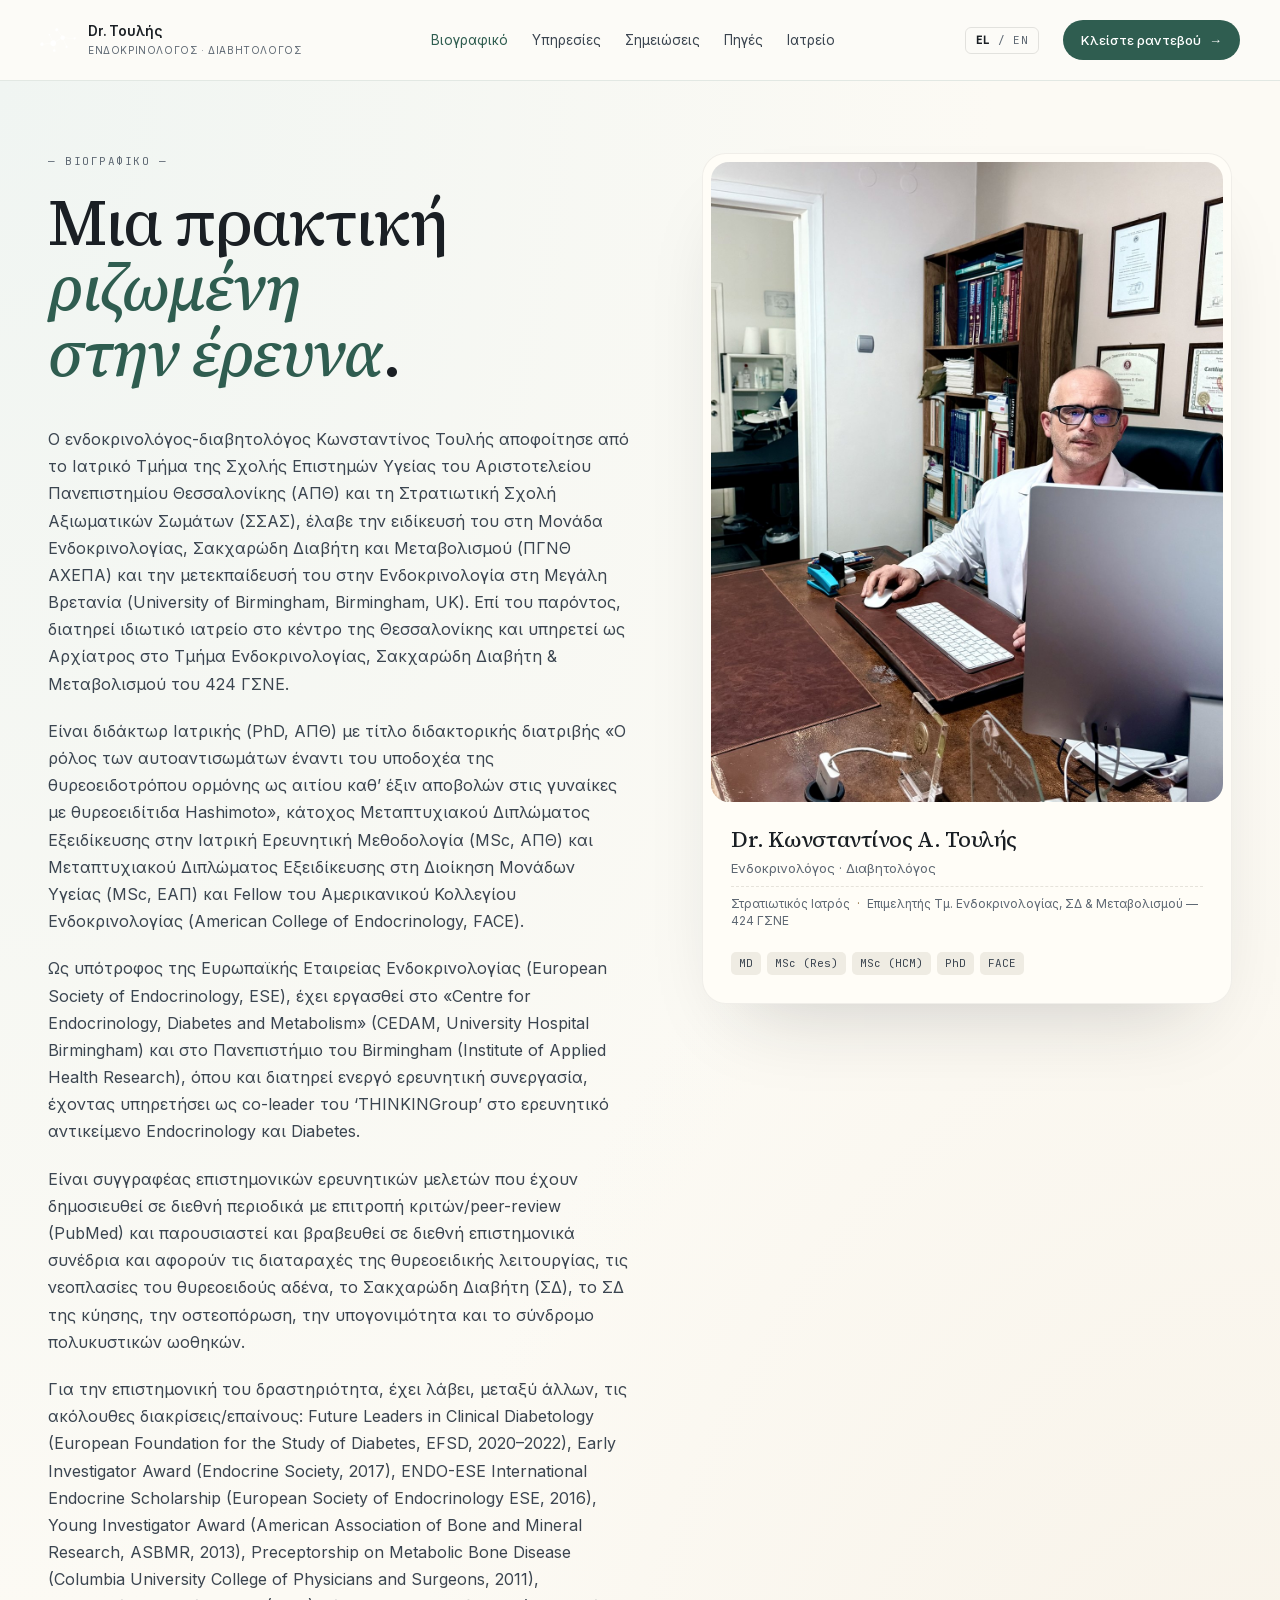
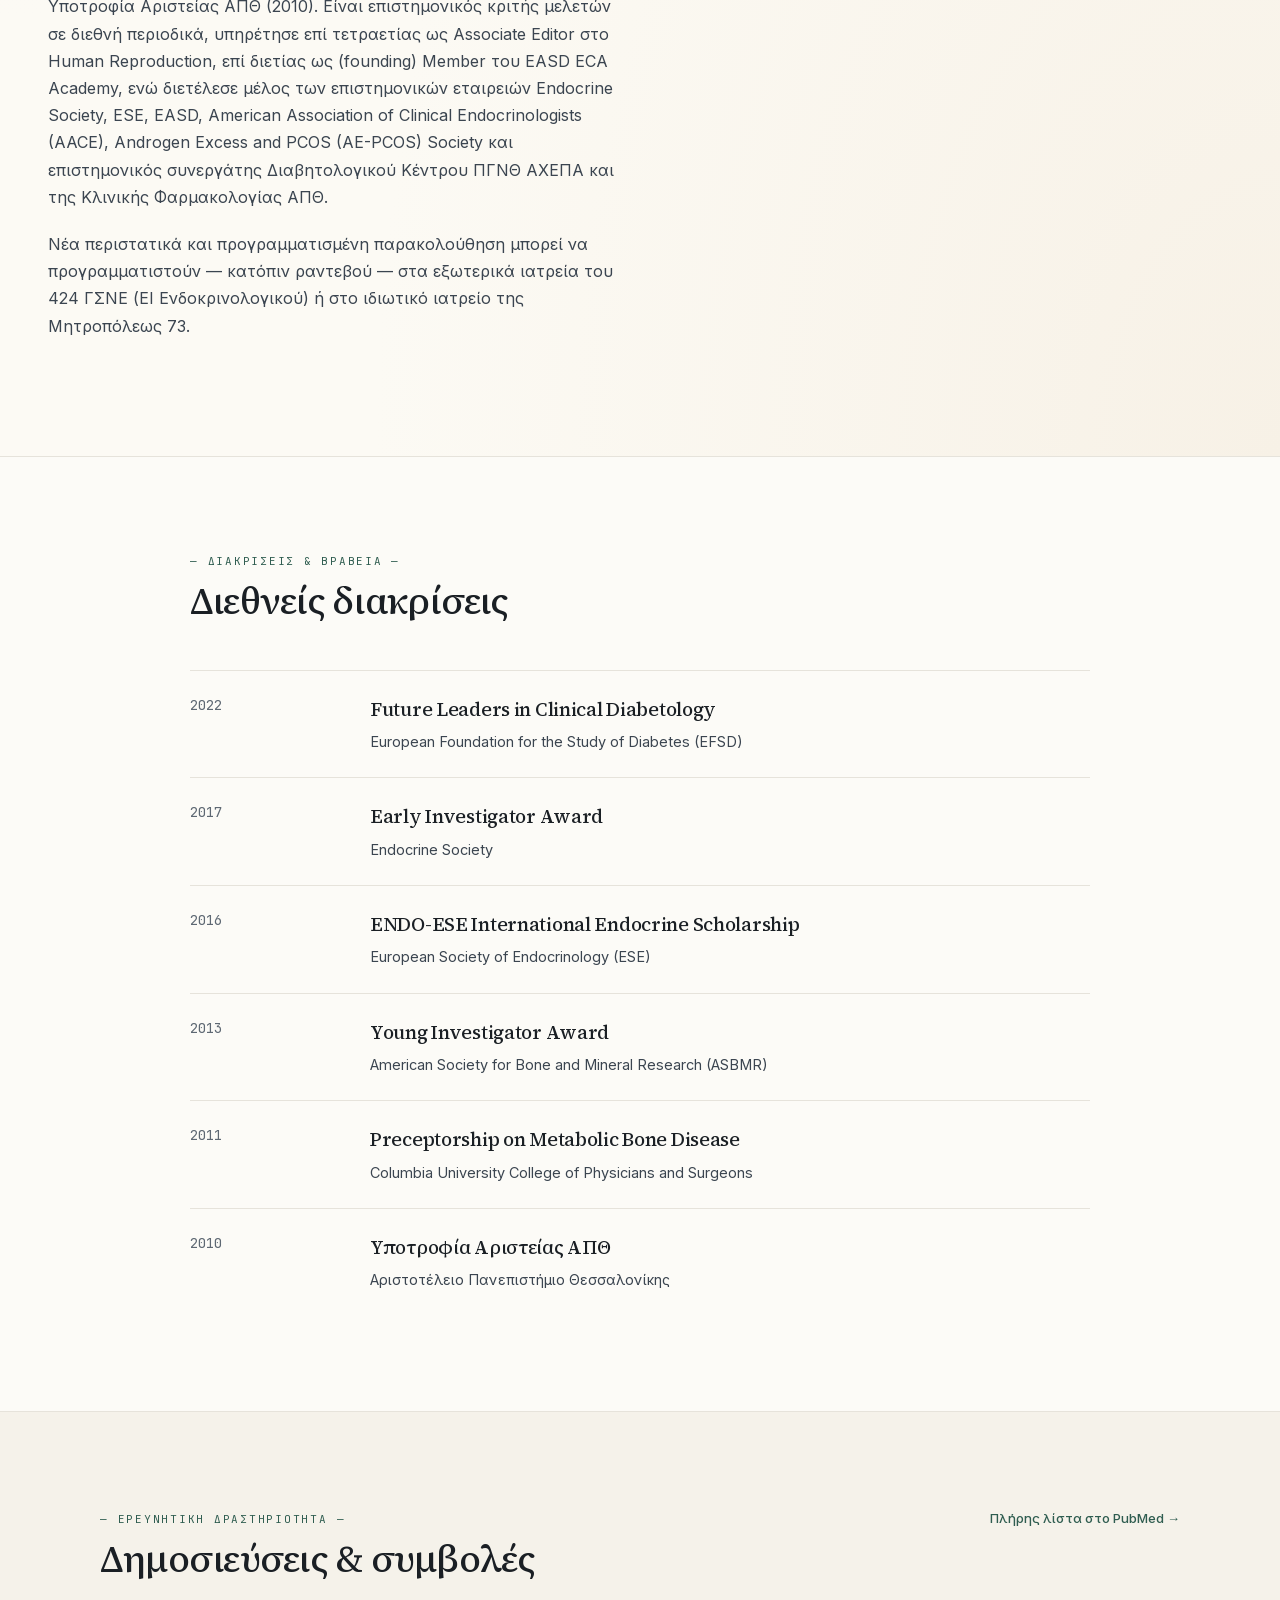
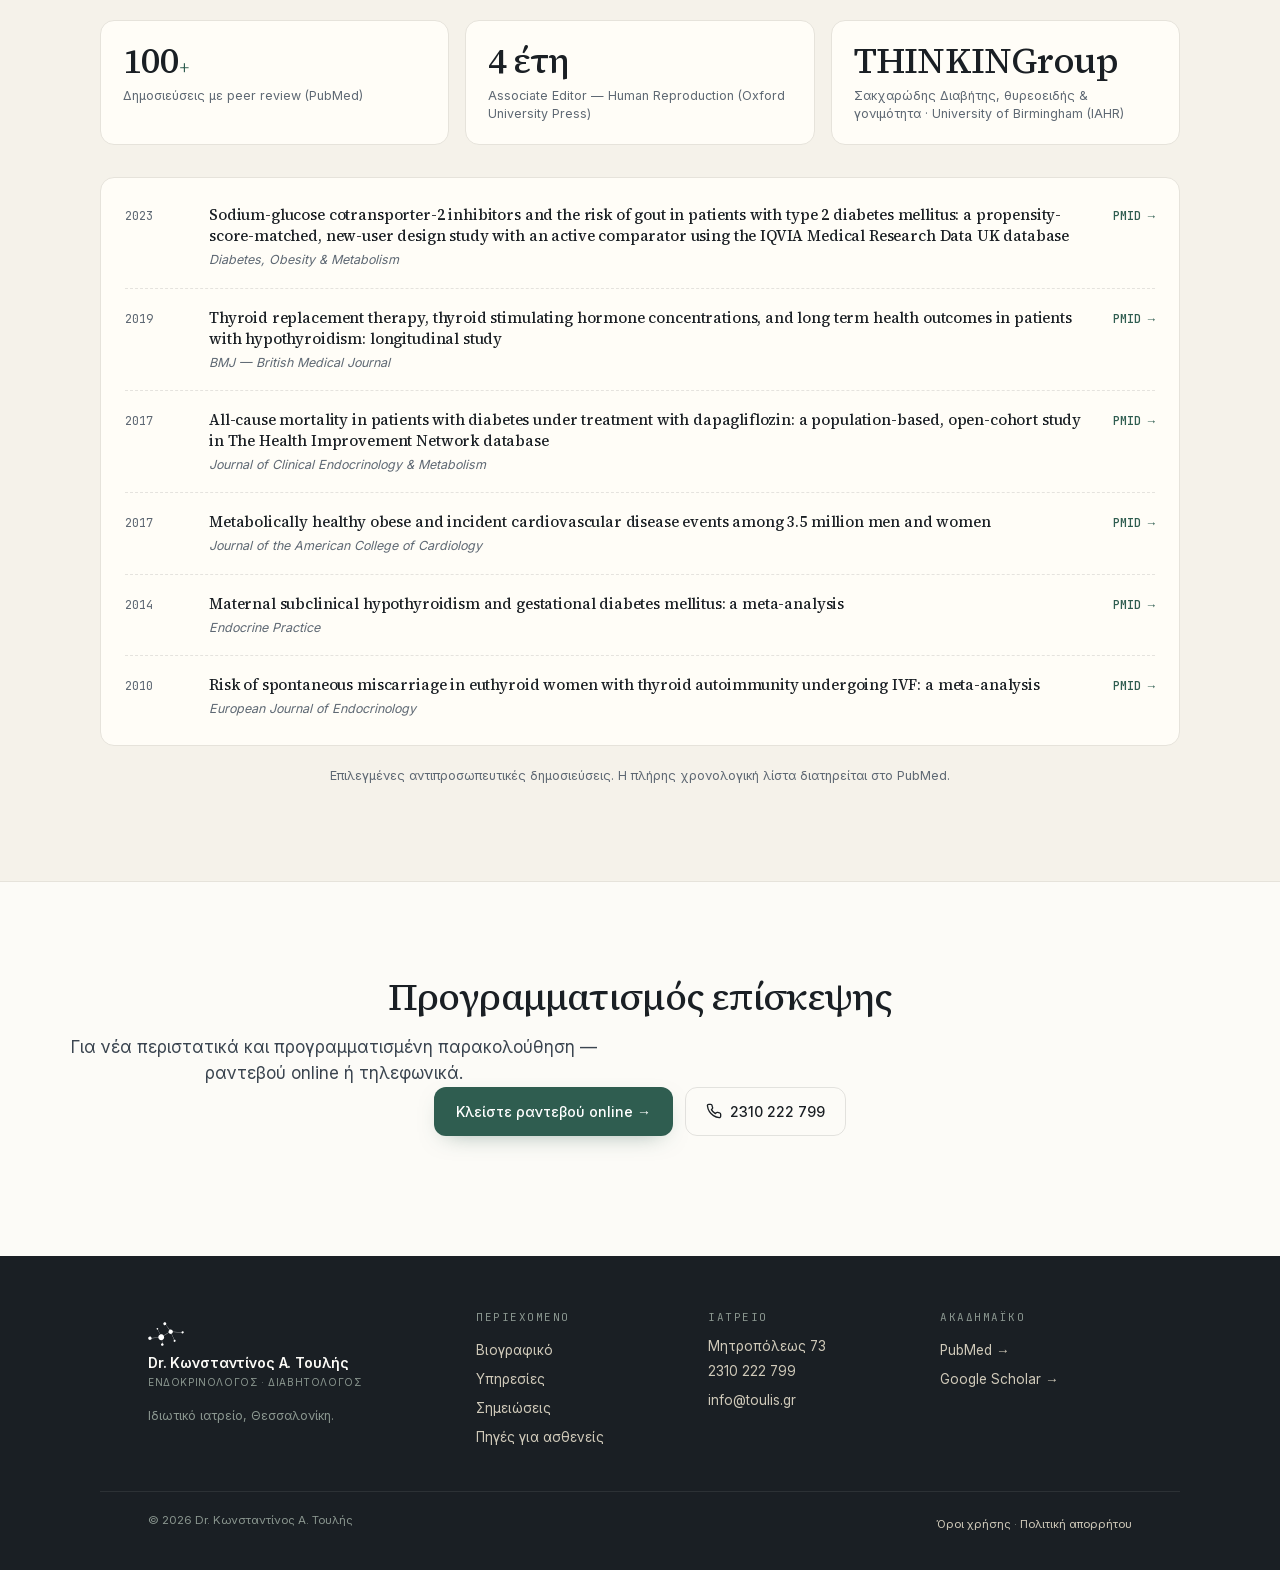
==== commit 82a2dbe0: "QA round: a11y polish, contrast tune, CSS minify, sitemap, 404 refresh QA #1 — link/anchor sweep - 1" ====
--- a/biography/index.html
+++ b/biography/index.html
@@ -20,10 +20,12 @@
   <link rel="icon" type="image/png" sizes="32x32" href="/assets/images/toulis_favicon-32.png" />
   <link rel="apple-touch-icon" sizes="180x180" href="/assets/images/apple-touch-icon.png" />
 
-  <link rel="stylesheet" href="/assets/css/fonts.css" />
-  <link rel="stylesheet" href="/assets/css/tokens.css" />
-  <link rel="stylesheet" href="/assets/css/globals.css" />
-  <link rel="stylesheet" href="/assets/css/components.css" />
+    <link rel="preload" as="font" type="font/woff2" href="/assets/fonts/source-serif-4-500-greek.woff2" crossorigin />
+  <link rel="preload" as="font" type="font/woff2" href="/assets/fonts/inter-400-greek.woff2" crossorigin />
+  <link rel="stylesheet" href="/assets/css/fonts.min.css" />
+  <link rel="stylesheet" href="/assets/css/tokens.min.css" />
+  <link rel="stylesheet" href="/assets/css/globals.min.css" />
+  <link rel="stylesheet" href="/assets/css/components.min.css" />
   <style>body { background: var(--bg-editor); }</style>
 </head>
 <body>
@@ -31,7 +33,7 @@
 
   <header class="site-header">
     <nav class="nav" aria-label="Κύρια πλοήγηση">
-      <a href="/" class="nav__logo" aria-label="Dr. Τουλής — Αρχική">
+      <a href="/" class="nav__logo">
         <img src="/assets/images/toulis-atoms.svg" alt="" class="nav__logo-mark" width="36" height="36" />
         <span>Dr. Τουλής<small>Ενδοκρινολόγος · Διαβητολόγος</small></span>
       </a>
@@ -277,7 +279,7 @@
         <p class="footer__tag">Ιδιωτικό ιατρείο, Θεσσαλονίκη.</p>
       </div>
       <nav aria-label="Περιεχόμενο">
-        <h4>Περιεχόμενο</h4>
+        <h3>Περιεχόμενο</h3>
         <ul>
           <li><a href="/biography/">Βιογραφικό</a></li>
           <li><a href="/services/">Υπηρεσίες</a></li>
@@ -286,7 +288,7 @@
         </ul>
       </nav>
       <nav aria-label="Ιατρείο">
-        <h4>Ιατρείο</h4>
+        <h3>Ιατρείο</h3>
         <ul>
           <li>Μητροπόλεως 73</li>
           <li><a href="tel:+302310222799">2310 222 799</a></li>
@@ -294,7 +296,7 @@
         </ul>
       </nav>
       <nav aria-label="Ακαδημαϊκό">
-        <h4>Ακαδημαϊκό</h4>
+        <h3>Ακαδημαϊκό</h3>
         <ul>
           <li><a href="https://pubmed.ncbi.nlm.nih.gov/?term=toulis+k&amp;sort=pubdate" rel="noopener" target="_blank">PubMed →</a></li>
           <li><a href="https://scholar.google.com/citations?hl=en&amp;user=qf2jNAgAAAAJ&amp;view_op=list_works" target="_blank" rel="noopener">Google Scholar →</a></li>
--- a/assets/css/fonts.min.css
+++ b/assets/css/fonts.min.css
@@ -0,0 +1 @@
+@font-face{font-family:'Source Serif 4';font-style:normal;font-weight:400;font-display:swap;src:url('../fonts/source-serif-4-400-greek.woff2') format('woff2');unicode-range:U+0370-0377,U+037A-037F,U+0384-038A,U+038C,U+038E-03A1,U+03A3-03FF}@font-face{font-family:'Source Serif 4';font-style:normal;font-weight:400;font-display:swap;src:url('../fonts/source-serif-4-400-latin.woff2') format('woff2');unicode-range:U+0000-00FF,U+0131,U+0152-0153,U+02BB-02BC,U+02C6,U+02DA,U+02DC,U+0304,U+0308,U+0329,U+2000-206F,U+20AC,U+2122,U+2191,U+2193,U+2212,U+2215,U+FEFF,U+FFFD}@font-face{font-family:'Source Serif 4';font-style:normal;font-weight:400;font-display:swap;src:url('../fonts/source-serif-4-400-latin-ext.woff2') format('woff2');unicode-range:U+0100-02BA,U+02BD-02C5,U+02C7-02CC,U+02CE-02D7,U+02DD-02FF,U+0304,U+0308,U+0329,U+1D00-1DBF,U+1E00-1E9F,U+1EF2-1EFF,U+2020,U+20A0-20AB,U+20AD-20C0,U+2113,U+2C60-2C7F,U+A720-A7FF}@font-face{font-family:'Source Serif 4';font-style:italic;font-weight:400;font-display:swap;src:url('../fonts/source-serif-4-400i-greek.woff2') format('woff2');unicode-range:U+0370-0377,U+037A-037F,U+0384-038A,U+038C,U+038E-03A1,U+03A3-03FF}@font-face{font-family:'Source Serif 4';font-style:italic;font-weight:400;font-display:swap;src:url('../fonts/source-serif-4-400i-latin.woff2') format('woff2');unicode-range:U+0000-00FF,U+0131,U+0152-0153,U+02BB-02BC,U+02C6,U+02DA,U+02DC,U+0304,U+0308,U+0329,U+2000-206F,U+20AC,U+2122,U+2191,U+2193,U+2212,U+2215,U+FEFF,U+FFFD}@font-face{font-family:'Source Serif 4';font-style:italic;font-weight:400;font-display:swap;src:url('../fonts/source-serif-4-400i-latin-ext.woff2') format('woff2');unicode-range:U+0100-02BA,U+02BD-02C5,U+02C7-02CC,U+02CE-02D7,U+02DD-02FF,U+0304,U+0308,U+0329,U+1D00-1DBF,U+1E00-1E9F,U+1EF2-1EFF,U+2020,U+20A0-20AB,U+20AD-20C0,U+2113,U+2C60-2C7F,U+A720-A7FF}@font-face{font-family:'Source Serif 4';font-style:normal;font-weight:500;font-display:swap;src:url('../fonts/source-serif-4-500-greek.woff2') format('woff2');unicode-range:U+0370-0377,U+037A-037F,U+0384-038A,U+038C,U+038E-03A1,U+03A3-03FF}@font-face{font-family:'Source Serif 4';font-style:normal;font-weight:500;font-display:swap;src:url('../fonts/source-serif-4-500-latin.woff2') format('woff2');unicode-range:U+0000-00FF,U+0131,U+0152-0153,U+02BB-02BC,U+02C6,U+02DA,U+02DC,U+0304,U+0308,U+0329,U+2000-206F,U+20AC,U+2122,U+2191,U+2193,U+2212,U+2215,U+FEFF,U+FFFD}@font-face{font-family:'Source Serif 4';font-style:normal;font-weight:500;font-display:swap;src:url('../fonts/source-serif-4-500-latin-ext.woff2') format('woff2');unicode-range:U+0100-02BA,U+02BD-02C5,U+02C7-02CC,U+02CE-02D7,U+02DD-02FF,U+0304,U+0308,U+0329,U+1D00-1DBF,U+1E00-1E9F,U+1EF2-1EFF,U+2020,U+20A0-20AB,U+20AD-20C0,U+2113,U+2C60-2C7F,U+A720-A7FF}@font-face{font-family:'Source Serif 4';font-style:italic;font-weight:500;font-display:swap;src:url('../fonts/source-serif-4-500i-greek.woff2') format('woff2');unicode-range:U+0370-0377,U+037A-037F,U+0384-038A,U+038C,U+038E-03A1,U+03A3-03FF}@font-face{font-family:'Source Serif 4';font-style:italic;font-weight:500;font-display:swap;src:url('../fonts/source-serif-4-500i-latin.woff2') format('woff2');unicode-range:U+0000-00FF,U+0131,U+0152-0153,U+02BB-02BC,U+02C6,U+02DA,U+02DC,U+0304,U+0308,U+0329,U+2000-206F,U+20AC,U+2122,U+2191,U+2193,U+2212,U+2215,U+FEFF,U+FFFD}@font-face{font-family:'Source Serif 4';font-style:italic;font-weight:500;font-display:swap;src:url('../fonts/source-serif-4-500i-latin-ext.woff2') format('woff2');unicode-range:U+0100-02BA,U+02BD-02C5,U+02C7-02CC,U+02CE-02D7,U+02DD-02FF,U+0304,U+0308,U+0329,U+1D00-1DBF,U+1E00-1E9F,U+1EF2-1EFF,U+2020,U+20A0-20AB,U+20AD-20C0,U+2113,U+2C60-2C7F,U+A720-A7FF}@font-face{font-family:'Inter';font-style:normal;font-weight:400;font-display:swap;src:url('../fonts/inter-400-greek.woff2') format('woff2');unicode-range:U+0370-0377,U+037A-037F,U+0384-038A,U+038C,U+038E-03A1,U+03A3-03FF}@font-face{font-family:'Inter';font-style:normal;font-weight:400;font-display:swap;src:url('../fonts/inter-400-latin.woff2') format('woff2');unicode-range:U+0000-00FF,U+0131,U+0152-0153,U+02BB-02BC,U+02C6,U+02DA,U+02DC,U+0304,U+0308,U+0329,U+2000-206F,U+20AC,U+2122,U+2191,U+2193,U+2212,U+2215,U+FEFF,U+FFFD}@font-face{font-family:'Inter';font-style:normal;font-weight:400;font-display:swap;src:url('../fonts/inter-400-latin-ext.woff2') format('woff2');unicode-range:U+0100-02BA,U+02BD-02C5,U+02C7-02CC,U+02CE-02D7,U+02DD-02FF,U+0304,U+0308,U+0329,U+1D00-1DBF,U+1E00-1E9F,U+1EF2-1EFF,U+2020,U+20A0-20AB,U+20AD-20C0,U+2113,U+2C60-2C7F,U+A720-A7FF}@font-face{font-family:'Inter';font-style:normal;font-weight:500;font-display:swap;src:url('../fonts/inter-500-greek.woff2') format('woff2');unicode-range:U+0370-0377,U+037A-037F,U+0384-038A,U+038C,U+038E-03A1,U+03A3-03FF}@font-face{font-family:'Inter';font-style:normal;font-weight:500;font-display:swap;src:url('../fonts/inter-500-latin.woff2') format('woff2');unicode-range:U+0000-00FF,U+0131,U+0152-0153,U+02BB-02BC,U+02C6,U+02DA,U+02DC,U+0304,U+0308,U+0329,U+2000-206F,U+20AC,U+2122,U+2191,U+2193,U+2212,U+2215,U+FEFF,U+FFFD}@font-face{font-family:'Inter';font-style:normal;font-weight:500;font-display:swap;src:url('../fonts/inter-500-latin-ext.woff2') format('woff2');unicode-range:U+0100-02BA,U+02BD-02C5,U+02C7-02CC,U+02CE-02D7,U+02DD-02FF,U+0304,U+0308,U+0329,U+1D00-1DBF,U+1E00-1E9F,U+1EF2-1EFF,U+2020,U+20A0-20AB,U+20AD-20C0,U+2113,U+2C60-2C7F,U+A720-A7FF}@font-face{font-family:'Inter';font-style:normal;font-weight:600;font-display:swap;src:url('../fonts/inter-600-greek.woff2') format('woff2');unicode-range:U+0370-0377,U+037A-037F,U+0384-038A,U+038C,U+038E-03A1,U+03A3-03FF}@font-face{font-family:'Inter';font-style:normal;font-weight:600;font-display:swap;src:url('../fonts/inter-600-latin.woff2') format('woff2');unicode-range:U+0000-00FF,U+0131,U+0152-0153,U+02BB-02BC,U+02C6,U+02DA,U+02DC,U+0304,U+0308,U+0329,U+2000-206F,U+20AC,U+2122,U+2191,U+2193,U+2212,U+2215,U+FEFF,U+FFFD}@font-face{font-family:'Inter';font-style:normal;font-weight:600;font-display:swap;src:url('../fonts/inter-600-latin-ext.woff2') format('woff2');unicode-range:U+0100-02BA,U+02BD-02C5,U+02C7-02CC,U+02CE-02D7,U+02DD-02FF,U+0304,U+0308,U+0329,U+1D00-1DBF,U+1E00-1E9F,U+1EF2-1EFF,U+2020,U+20A0-20AB,U+20AD-20C0,U+2113,U+2C60-2C7F,U+A720-A7FF}@font-face{font-family:'JetBrains Mono';font-style:normal;font-weight:400;font-display:swap;src:url('../fonts/jetbrains-mono-400-greek.woff2') format('woff2');unicode-range:U+0370-0377,U+037A-037F,U+0384-038A,U+038C,U+038E-03A1,U+03A3-03FF}@font-face{font-family:'JetBrains Mono';font-style:normal;font-weight:400;font-display:swap;src:url('../fonts/jetbrains-mono-400-latin.woff2') format('woff2');unicode-range:U+0000-00FF,U+0131,U+0152-0153,U+02BB-02BC,U+02C6,U+02DA,U+02DC,U+0304,U+0308,U+0329,U+2000-206F,U+20AC,U+2122,U+2191,U+2193,U+2212,U+2215,U+FEFF,U+FFFD}@font-face{font-family:'JetBrains Mono';font-style:normal;font-weight:400;font-display:swap;src:url('../fonts/jetbrains-mono-400-latin-ext.woff2') format('woff2');unicode-range:U+0100-02BA,U+02BD-02C5,U+02C7-02CC,U+02CE-02D7,U+02DD-02FF,U+0304,U+0308,U+0329,U+1D00-1DBF,U+1E00-1E9F,U+1EF2-1EFF,U+2020,U+20A0-20AB,U+20AD-20C0,U+2113,U+2C60-2C7F,U+A720-A7FF}@font-face{font-family:'JetBrains Mono';font-style:normal;font-weight:500;font-display:swap;src:url('../fonts/jetbrains-mono-500-greek.woff2') format('woff2');unicode-range:U+0370-0377,U+037A-037F,U+0384-038A,U+038C,U+038E-03A1,U+03A3-03FF}@font-face{font-family:'JetBrains Mono';font-style:normal;font-weight:500;font-display:swap;src:url('../fonts/jetbrains-mono-500-latin.woff2') format('woff2');unicode-range:U+0000-00FF,U+0131,U+0152-0153,U+02BB-02BC,U+02C6,U+02DA,U+02DC,U+0304,U+0308,U+0329,U+2000-206F,U+20AC,U+2122,U+2191,U+2193,U+2212,U+2215,U+FEFF,U+FFFD}@font-face{font-family:'JetBrains Mono';font-style:normal;font-weight:500;font-display:swap;src:url('../fonts/jetbrains-mono-500-latin-ext.woff2') format('woff2');unicode-range:U+0100-02BA,U+02BD-02C5,U+02C7-02CC,U+02CE-02D7,U+02DD-02FF,U+0304,U+0308,U+0329,U+1D00-1DBF,U+1E00-1E9F,U+1EF2-1EFF,U+2020,U+20A0-20AB,U+20AD-20C0,U+2113,U+2C60-2C7F,U+A720-A7FF}
--- a/assets/css/tokens.min.css
+++ b/assets/css/tokens.min.css
@@ -0,0 +1 @@
+:root{--ink:#1a1f24;--ink-2:#3b4550;--muted:#5e6873;--paper:#f5f2ea;--paper-2:#efece3;--card:#fffdf7;--bg-warm:#fcfbf7;--bg-editor:#fcfaf4;--accent:#2f5d50;--accent-dark:#26493f;--accent-soft:#e3ede8;--accent-sage:#e8efe9;--accent-sage-border:#c9d7cd;--accent-2:#8a6b3a;--ok:#3b8c64;--ok-ring:rgba(59,140,100,0.15);--line:#e6e3db;--line-soft:rgba(0,0,0,0.06);--line-dash:rgba(0,0,0,0.1);--shadow-card:0 1px 0 rgba(0,0,0,0.02);--shadow-raised:0 8px 24px -12px rgba(47,93,80,0.55);--shadow-hero:0 30px 60px -30px rgba(26,31,36,0.18);--shadow-portrait:0 40px 80px -40px rgba(26,31,36,0.22);--r-pill:999px;--r-chip:6px;--r-card:14px;--r-card-lg:20px;--r-hero:24px;--sp-1:4px;--sp-2:8px;--sp-3:12px;--sp-4:16px;--sp-5:20px;--sp-6:24px;--sp-8:32px;--sp-10:40px;--sp-12:48px;--sp-16:64px;--sp-20:80px;--sp-24:96px;--font-serif:"Source Serif 4",Georgia,serif;--font-sans:"Inter",-apple-system,BlinkMacSystemFont,"Segoe UI",sans-serif;--font-mono:"JetBrains Mono",ui-monospace,"SF Mono",Menlo,monospace}
--- a/assets/css/globals.min.css
+++ b/assets/css/globals.min.css
@@ -0,0 +1 @@
+*,*::before,*::after{box-sizing:border-box}*{margin:0}html,body{height:100%}html{scroll-behavior:smooth;-webkit-text-size-adjust:100%}img,picture,svg,video{display:block;max-width:100%;height:auto}input,button,textarea,select{font:inherit;color:inherit}button{background:0;border:0;padding:0;cursor:pointer}a{color:inherit;text-decoration:none}body{font-family:var(--font-sans);font-size:15px;line-height:1.55;color:var(--ink);background:var(--bg-warm);-webkit-font-smoothing:antialiased;-moz-osx-font-smoothing:grayscale;text-rendering:optimizeLegibility}.serif{font-family:var(--font-serif);font-weight:500;letter-spacing:-.02em}.mono{font-family:var(--font-mono)}.eyebrow{font-family:var(--font-mono);font-size:11px;letter-spacing:.14em;text-transform:uppercase;color:var(--muted)}h1,h2,h3{font-family:var(--font-serif);font-weight:500;letter-spacing:-.02em;line-height:1.05}h1{font-size:clamp(42px,6vw,72px);line-height:1.02}h2{font-size:clamp(30px,4vw,42px)}h3{font-size:20px;letter-spacing:-.015em}p{color:var(--ink-2)}a:focus-visible,button:focus-visible,[tabindex]:focus-visible{outline:2px solid var(--accent);outline-offset:3px;border-radius:4px}.container{width:100%;max-width:1200px;margin-inline:auto;padding-inline:var(--sp-6)}@media(min-width:768px){.container{padding-inline:var(--sp-10)}}.skip-link{position:absolute;top:-100px;left:var(--sp-4);background:var(--ink);color:#fff;padding:var(--sp-3) var(--sp-5);border-radius:var(--r-chip);z-index:1000;transition:top 120ms}.skip-link:focus{top:var(--sp-4)}.sr-only{position:absolute;width:1px;height:1px;padding:0;margin:-1px;overflow:hidden;clip:rect(0,0,0,0);white-space:nowrap;border:0}@media(prefers-reduced-motion:reduce){*,*::before,*::after{animation-duration:.01ms !important;animation-iteration-count:1 !important;transition-duration:.01ms !important;scroll-behavior:auto !important}}.site-header{position:sticky;top:0;z-index:50;background:var(--bg-warm);border-bottom:1px solid rgba(47,93,80,0.12);backdrop-filter:saturate(140%) blur(8px)}.nav{display:flex;align-items:center;gap:var(--sp-6);padding:var(--sp-5) var(--sp-10);font-size:13.5px}.nav__logo{display:flex;align-items:center;gap:var(--sp-3);font-weight:600;letter-spacing:-.01em;color:var(--ink)}.nav__logo-mark{width:36px;height:36px;flex-shrink:0;display:block;object-fit:contain}.nav__logo small{display:block;font-size:10px;font-weight:400;color:var(--muted);letter-spacing:.06em;text-transform:uppercase;margin-top:1px}.nav__links{display:flex;gap:var(--sp-6);margin:0 auto;padding:0;list-style:none;color:var(--ink-2)}.nav__links a{transition:color 150ms}.nav__links a:hover,.nav__links a[aria-current="page"]{color:var(--accent)}.nav__lang{font-family:var(--font-mono);font-size:11px;padding:4px 10px;border-radius:var(--r-chip);border:1px solid var(--line-dash);color:var(--muted);letter-spacing:.04em}.nav__lang b{color:var(--ink)}.nav__cta{background:var(--accent);color:#fff;padding:10px 18px;border-radius:var(--r-pill);font-size:13px;font-weight:500;display:inline-flex;align-items:center;gap:var(--sp-2);transition:background 150ms}.nav__cta::after{content:"→"}.nav__cta:hover{background:var(--accent-dark)}@media(max-width:768px){.nav{padding:var(--sp-4) var(--sp-5);gap:var(--sp-3)}.nav__links{display:none}}.site-footer{background:var(--ink);color:#cfc9b9;padding:56px 0 32px;font-size:14px}.site-footer a{color:#cfc9b9;display:inline-block;padding:4px 0}.site-footer a:hover{color:#fff}.site-footer .nav__logo{color:#fcfbf7}.site-footer .nav__logo small{color:#8a968f}.site-footer .footer__tag{margin-top:var(--sp-3);color:#8a968f;font-size:12.5px;line-height:1.6;max-width:260px}.footer-brand{display:inline-block;background:#fcfbf7;padding:10px;border-radius:12px;box-shadow:0 1px 2px rgba(0,0,0,0.22);line-height:0;width:96px;height:96px}.footer-brand__img{width:100%;height:100%;object-fit:contain;display:block}.footer-grid{display:grid;grid-template-columns:1.5fr 1fr 1fr 1fr;gap:40px;align-items:start;max-width:1080px;margin-inline:auto;padding-inline:var(--sp-12)}.footer-grid h3{font-family:var(--font-mono);font-size:11px;letter-spacing:.14em;text-transform:uppercase;color:#8a968f;font-weight:400;margin-bottom:var(--sp-3)}.footer-grid ul{list-style:none;padding:0}.footer-grid li{font-size:13.5px}.footer-bar{max-width:1080px;margin:40px auto 0;padding:20px var(--sp-12) 0;border-top:1px solid rgba(255,255,255,0.08);display:flex;justify-content:space-between;flex-wrap:wrap;gap:var(--sp-4);color:#8a968f;font-size:11.5px}.footer-bar a{color:#cfc9b9}@media(max-width:900px){.footer-grid{grid-template-columns:1fr 1fr;gap:var(--sp-8)}}@media(max-width:560px){.footer-grid{grid-template-columns:1fr;padding-inline:var(--sp-6)}.footer-bar{padding-inline:var(--sp-6)}}.page-shell{min-height:60vh;display:grid;place-items:center;padding:var(--sp-16) var(--sp-6);text-align:center}.page-shell h1{color:var(--ink)}.page-shell p{color:var(--muted);margin-top:var(--sp-4);max-width:56ch}.page-shell__links{list-style:none;padding:0;margin:var(--sp-6) 0 0;display:flex;flex-wrap:wrap;gap:var(--sp-3) var(--sp-6);justify-content:center;font-size:14px}.page-shell__links a{color:var(--accent);text-decoration:none;border-bottom:1px solid var(--line-dash)}.page-shell__links a:hover{border-bottom-color:var(--accent)}.page-shell__cta{margin-top:var(--sp-8)}
--- a/assets/css/components.min.css
+++ b/assets/css/components.min.css
@@ -0,0 +1 @@
+.hero{background:var(--bg-warm);padding-top:var(--sp-24);padding-bottom:var(--sp-12)}.hero__inner{max-width:820px;margin:0 auto;padding:0 var(--sp-12);text-align:center}.hero__rule{width:40px;height:2px;background:var(--accent);margin:0 auto}.hero__eyebrow{margin-top:var(--sp-6);color:var(--accent);letter-spacing:.20em}.hero__title{margin:var(--sp-6) 0;font-size:clamp(42px,6vw,72px);line-height:1.02}.hero__sub{font-size:19px;line-height:1.55;color:var(--ink-2);max-width:54ch;margin:0 auto var(--sp-10)}.hero__actions{display:flex;gap:var(--sp-3);justify-content:center;flex-wrap:wrap}.hero__availability{margin-top:var(--sp-8);display:inline-flex;justify-content:center;align-items:center;gap:var(--sp-3);font-size:13px;color:var(--ink-2)}.hero__dot{width:8px;height:8px;border-radius:50%;background:var(--ok);box-shadow:0 0 0 4px var(--ok-ring);flex-shrink:0}@media(prefers-reduced-motion:no-preference){.hero__dot{animation:pulse-ok 2.4s ease-out infinite}}@keyframes pulse-ok{0%{box-shadow:0 0 0 0 rgba(59,140,100,0.5)}70%{box-shadow:0 0 0 10px rgba(59,140,100,0)}100%{box-shadow:0 0 0 0 rgba(59,140,100,0)}}.btn{display:inline-flex;align-items:center;gap:var(--sp-2);font-family:inherit;font-size:14px;font-weight:500;padding:14px 22px;border-radius:12px;cursor:pointer;text-decoration:none;transition:background 150ms,color 150ms,border-color 150ms,transform 150ms}.btn--primary{background:var(--accent);color:#fff;border:0;box-shadow:var(--shadow-raised)}.btn--primary:hover{background:var(--accent-dark);transform:translateY(-1px)}.btn--ghost{background:transparent;border:1px solid var(--line-dash);color:var(--ink);padding:13px 20px}.btn--ghost:hover{border-color:var(--accent);color:var(--accent)}.stats{max-width:1100px;margin:var(--sp-16) auto 0;padding:0 var(--sp-12) var(--sp-24)}.stats__grid{display:grid;grid-template-columns:repeat(4,1fr);gap:var(--sp-4)}.stat-card{background:var(--card);border:1px solid var(--line);border-radius:16px;padding:28px 24px;box-shadow:var(--shadow-card)}.stat-card__big{font-family:var(--font-serif);font-weight:500;font-size:44px;letter-spacing:-.03em;line-height:1;color:var(--ink)}.stat-card__big sup{font-size:22px;color:var(--accent);vertical-align:baseline;font-feature-settings:normal;margin-left:2px}.stat-card__cap{font-size:12px;color:var(--muted);margin-top:10px;line-height:1.4}.creds{display:flex;justify-content:center;gap:var(--sp-3);margin-top:var(--sp-5);flex-wrap:wrap;align-items:center}.creds__label{font-family:var(--font-mono);font-size:11px;letter-spacing:.08em;color:var(--muted)}.cred-pill{font-family:var(--font-mono);font-size:11px;padding:3px 8px;border-radius:5px;background:var(--paper-2);color:var(--ink-2)}.approach{background:var(--paper);padding:var(--sp-24) var(--sp-12);border-top:1px solid var(--line);border-bottom:1px solid var(--line)}.approach__inner{max-width:820px;margin:0 auto;text-align:center}.approach__label{font-family:var(--font-mono);font-size:11px;letter-spacing:.16em;text-transform:uppercase;color:var(--accent)}.approach__quote{font-family:var(--font-serif);font-style:italic;font-weight:400;font-size:clamp(24px,3.4vw,34px);line-height:1.25;margin:var(--sp-5) 0 0;color:var(--ink);letter-spacing:-.01em}.tease{background:var(--bg-warm);padding:var(--sp-24) var(--sp-12)}.tease__inner{max-width:1080px;margin:0 auto}.tease__head{text-align:center;margin-bottom:var(--sp-12)}.tease__label{font-family:var(--font-mono);font-size:11px;letter-spacing:.14em;text-transform:uppercase;color:var(--muted)}.tease__title{font-size:clamp(30px,4vw,42px);line-height:1.05;margin:var(--sp-3) 0 var(--sp-4)}.tease__title em{font-style:italic;color:var(--accent)}.tease__sub{font-size:16px;color:var(--ink-2);margin:0 auto;max-width:56ch}.tease__grid{display:grid;grid-template-columns:repeat(4,1fr);gap:var(--sp-4)}.tease-card{background:var(--card);border:1px solid var(--line);border-radius:var(--r-card);padding:24px 22px;display:flex;flex-direction:column;gap:var(--sp-2);min-height:170px;text-decoration:none;color:inherit;transition:border-color 150ms,transform 150ms}.tease-card:hover{border-color:var(--accent);transform:translateY(-2px)}.tease-card__num{font-family:var(--font-mono);font-size:11px;color:var(--muted);letter-spacing:.08em}.tease-card__title{font-family:var(--font-serif);font-weight:500;font-size:20px;letter-spacing:-.015em;margin:var(--sp-1) 0 2px}.tease-card__desc{font-size:12.5px;color:var(--muted);flex:1;line-height:1.5}.tease-card__link{font-size:12px;color:var(--accent);font-weight:500;margin-top:auto}.tease__cta-row{text-align:center;margin-top:var(--sp-10)}.practice{background:var(--paper);padding:var(--sp-24) var(--sp-12);border-top:1px solid var(--line)}.practice__inner{max-width:1080px;margin:0 auto}.practice__head{text-align:center;margin-bottom:var(--sp-12)}.practice__label{font-family:var(--font-mono);font-size:11px;letter-spacing:.14em;text-transform:uppercase;color:var(--muted)}.practice__title{font-size:clamp(30px,4vw,42px);line-height:1.05;margin:var(--sp-3) 0 0}.practice__row{display:grid;grid-template-columns:1fr 1fr;gap:var(--sp-5)}.practice-card{background:var(--card);border:1px solid var(--line);border-radius:var(--r-card-lg);padding:36px;display:flex;flex-direction:column;gap:var(--sp-3);min-height:240px;text-decoration:none;color:inherit;transition:transform 150ms,box-shadow 150ms}.practice-card:hover{transform:translateY(-2px);box-shadow:var(--shadow-hero)}.practice-card--booking{background:var(--accent-sage);border-color:var(--accent-sage-border)}.practice-card__icon{width:28px;height:28px;color:var(--accent);flex-shrink:0}.practice-card__label{font-family:var(--font-mono);font-size:11px;letter-spacing:.14em;text-transform:uppercase;color:var(--muted)}.practice-card--booking .practice-card__label{color:var(--accent);opacity:1}.practice-card__title{font-family:var(--font-serif);font-weight:500;font-size:clamp(24px,3vw,32px);letter-spacing:-.02em;margin:var(--sp-1) 0 var(--sp-2);line-height:1.1}.practice-card__desc{font-size:14.5px;color:var(--ink-2);line-height:1.55;flex:1}.practice-card--booking .practice-card__desc{color:var(--ink-2)}.practice-card__cta{font-size:14px;font-weight:500;color:var(--accent);display:inline-flex;align-items:center;gap:var(--sp-2);margin-top:var(--sp-2)}.practice__meta{display:grid;grid-template-columns:repeat(3,1fr);gap:var(--sp-4);margin-top:var(--sp-8)}.meta-card{background:var(--card);border:1px solid var(--line);border-radius:12px;padding:22px 20px}.meta-card__label{font-family:var(--font-mono);font-size:10px;letter-spacing:.16em;text-transform:uppercase;color:var(--muted);margin-bottom:10px}.meta-card__value{font-size:16px;color:var(--ink);line-height:1.5}.meta-card__link{font-size:16px;color:var(--accent);font-weight:500}.meta-card__link:hover{text-decoration:underline}.bio-hero{background:radial-gradient(ellipse at top left,#f0f5f2 0,transparent 55%),radial-gradient(ellipse at bottom right,#f7f1e6 0,transparent 50%),var(--bg-editor)}.bio-hero__inner{max-width:1280px;margin:0 auto;display:grid;grid-template-columns:1.1fr 1fr;gap:72px;padding:72px var(--sp-12) 96px;align-items:start}.bio-hero__title{font-size:clamp(40px,5.4vw,64px);line-height:1.02;margin:var(--sp-5) 0 var(--sp-10)}.bio-hero__accent{font-style:italic;color:var(--accent)}.bio-hero__lede,.bio-hero__p{font-size:16px;line-height:1.7;color:var(--ink-2);margin:0 0 var(--sp-5)}.bio-portrait{width:100%}@media(min-width:1024px){.bio-portrait{position:sticky;top:var(--sp-10)}}.bio-portrait__card{background:var(--card);border:1px solid rgba(0,0,0,0.06);border-radius:var(--r-hero);padding:8px;box-shadow:var(--shadow-portrait)}.bio-portrait__image{width:100%;height:auto;display:block;border-radius:18px;aspect-ratio:4 / 5;object-fit:cover;background:var(--paper-2)}.bio-portrait__meta{padding:20px 20px 8px}.bio-portrait__name{font-size:22px;letter-spacing:-.02em;color:var(--ink);margin:0}.bio-portrait__sub{font-size:13px;color:var(--muted);margin:2px 0 0}.bio-portrait__role{font-size:12px;line-height:1.45;color:var(--muted);margin:8px 0 0;padding-top:8px;border-top:1px dashed var(--line)}.bio-portrait__role-sep{display:inline-block;margin:0 4px;color:var(--accent-2)}.bio-portrait__creds{display:flex;flex-wrap:wrap;gap:6px;padding:14px 20px 20px;margin:0;list-style:none}.timeline{background:var(--bg-warm);padding:var(--sp-24) var(--sp-12);border-top:1px solid var(--line)}.timeline__inner{max-width:900px;margin:0 auto}.timeline__head{margin-bottom:var(--sp-12)}.timeline__label{font-family:var(--font-mono);font-size:11px;letter-spacing:.16em;text-transform:uppercase;color:var(--accent)}.timeline__title{font-size:clamp(28px,3.6vw,38px);margin:var(--sp-3) 0 0}.timeline__note{font-size:13px;color:var(--muted);margin-top:10px}.timeline__list{list-style:none;padding:0;margin:0}.tl-row{display:grid;grid-template-columns:140px 1fr;gap:var(--sp-10);padding:var(--sp-6) 0;border-top:1px solid var(--line);align-items:start}.tl-row__year{font-family:var(--font-mono);font-size:14px;color:var(--muted)}.tl-row__title{font-size:19px;letter-spacing:-.015em;margin:0 0 6px;color:var(--ink);font-weight:500}.tl-row__detail{font-size:14.5px;color:var(--ink-2);line-height:1.6;margin:0}.publications{background:var(--paper);padding:var(--sp-24) var(--sp-12);border-top:1px solid var(--line)}.publications__inner{max-width:1080px;margin:0 auto}.publications__head{display:flex;align-items:baseline;justify-content:space-between;flex-wrap:wrap;gap:var(--sp-4);margin-bottom:var(--sp-10)}.publications__label{font-family:var(--font-mono);font-size:11px;letter-spacing:.16em;text-transform:uppercase;color:var(--accent)}.publications__title{font-size:clamp(28px,3.6vw,38px);margin:var(--sp-3) 0 0}.publications__pubmed{font-size:13px;color:var(--accent);font-weight:500}.publications__pubmed:hover{text-decoration:underline}.pub-stats{display:grid;grid-template-columns:repeat(3,1fr);gap:var(--sp-4);margin-bottom:var(--sp-8)}.pub-stat{background:var(--card);border:1px solid var(--line);border-radius:var(--r-card);padding:22px}.pub-stat__big{font-size:36px;letter-spacing:-.02em;line-height:1;margin:0;color:var(--ink);font-weight:500}.pub-stat__big sup{font-size:18px;color:var(--accent);vertical-align:baseline;margin-left:2px}.pub-stat__cap{font-size:12.5px;color:var(--muted);margin:8px 0 0;line-height:1.4}.pub-list{background:var(--card);border:1px solid var(--line);border-radius:var(--r-card);padding:8px var(--sp-6);list-style:none;margin:0}.pub{display:grid;grid-template-columns:64px 1fr auto;gap:var(--sp-5);align-items:baseline;padding:18px 0;border-bottom:1px dashed var(--line-dash)}.pub:last-child{border-bottom:0}.pub__yr{font-family:var(--font-mono);font-size:12px;color:var(--muted)}.pub__title{font-size:15px;letter-spacing:-.01em;line-height:1.4;margin:0;color:var(--ink);font-weight:500}.pub__journal{font-size:12.5px;color:var(--muted);font-style:italic;margin:4px 0 0}.pub__link{font-family:var(--font-mono);font-size:12px;color:var(--accent);font-weight:500;white-space:nowrap}.pub__link:hover{text-decoration:underline}.pub-list__note{margin-top:var(--sp-5);font-size:12.5px;color:var(--muted);text-align:center}.bio-cta{background:var(--bg-warm);padding:var(--sp-24) var(--sp-12) 120px;text-align:center;border-top:1px solid var(--line)}.bio-cta__title{font-size:clamp(28px,3.6vw,38px);margin:0 0 var(--sp-4);color:var(--ink)}.bio-cta__sub{font-size:17px;color:var(--ink-2);max-width:52ch;margin:0 auto var(--sp-9);line-height:1.55}.bio-cta__actions{display:flex;gap:var(--sp-3);justify-content:center;flex-wrap:wrap}.bio-cta__icon{width:16px;height:16px}.services-hero{padding:var(--sp-24) var(--sp-12) var(--sp-16);background:radial-gradient(ellipse at top right,#f0f5f2 0,transparent 55%),var(--bg-editor);border-bottom:1px solid var(--line)}.services-hero__inner{max-width:900px;margin:0 auto}.services-hero__title{font-size:clamp(36px,4.8vw,56px);line-height:1.05;letter-spacing:-.015em;margin:var(--sp-3) 0 var(--sp-6)}.services-hero__title em{font-style:italic;color:var(--accent)}.services-hero__lede{font-size:18px;line-height:1.6;color:var(--ink-2);max-width:62ch;margin:0 0 var(--sp-10)}.services-jump{display:flex;flex-wrap:wrap;gap:var(--sp-2) var(--sp-3);padding-top:var(--sp-6);border-top:1px dashed var(--line-dash)}.services-jump a{font-family:var(--font-mono);font-size:11.5px;letter-spacing:.04em;color:var(--ink-2);text-decoration:none;padding:6px 12px;border:1px solid var(--line);border-radius:var(--r-pill);background:var(--card);transition:border-color 150ms,color 150ms,background 150ms}.services-jump a:hover{border-color:var(--accent);color:var(--accent);background:var(--accent-soft)}.services-pillar{padding:var(--sp-20) var(--sp-12);border-bottom:1px solid var(--line);scroll-margin-top:var(--sp-12)}.services-pillar--alt{background:var(--bg-warm)}.services-pillar__inner{max-width:900px;margin:0 auto}.services-pillar__head{display:grid;grid-template-columns:auto 1fr;gap:var(--sp-6);align-items:end;margin-bottom:var(--sp-10);padding-bottom:var(--sp-6);border-bottom:1px solid var(--line)}.services-pillar__roman{font-family:var(--font-serif);font-style:italic;font-weight:400;font-size:clamp(56px,8vw,88px);line-height:.9;color:var(--accent-2);margin:0;letter-spacing:-.02em}.services-pillar__label{font-family:var(--font-mono);font-size:11px;letter-spacing:.16em;text-transform:uppercase;color:var(--muted);margin:0 0 var(--sp-2)}.services-pillar__title{font-size:clamp(26px,3.4vw,36px);letter-spacing:-.015em;margin:0;color:var(--ink)}.svc-list{list-style:none;margin:0;padding:0;display:flex;flex-direction:column}.svc-row{display:grid;grid-template-columns:56px 1fr;gap:var(--sp-6);align-items:baseline;padding:var(--sp-6) 0;border-bottom:1px dashed var(--line-dash);scroll-margin-top:var(--sp-12)}.svc-row:last-child{border-bottom:0}.svc-row__num{font-family:var(--font-mono);font-size:12px;letter-spacing:.06em;color:var(--muted);padding-top:4px}.svc-row__title{font-weight:500;font-size:clamp(20px,2.2vw,24px);line-height:1.25;letter-spacing:-.01em;color:var(--ink);margin:0 0 var(--sp-2)}.svc-row__desc{font-size:15.5px;line-height:1.6;color:var(--ink-2);margin:0;max-width:62ch}.svc-row__highlight{display:block;margin-top:var(--sp-2);padding:var(--sp-3) var(--sp-4);background:var(--accent-soft);border-left:2px solid var(--accent);border-radius:0 var(--r-chip) var(--r-chip) 0;font-weight:400;color:var(--ink);font-size:14.5px;line-height:1.55}.svc-row__highlight em{font-style:italic;color:var(--accent-dark)}.svc-figure{margin:var(--sp-12) auto 0;padding:0;max-width:720px;display:grid;grid-template-columns:280px 1fr;gap:var(--sp-6);align-items:end}.svc-figure img{width:100%;height:auto;display:block;border-radius:var(--r-card);border:1px solid var(--line);background:var(--paper-2);aspect-ratio:3 / 4;object-fit:cover}.svc-figure__cap{margin:0;padding-bottom:var(--sp-4);font-size:14px;line-height:1.65;color:var(--ink-2);font-style:italic;max-width:38ch}.svc-tech-link{display:block;margin:var(--sp-12) auto 0;max-width:560px;padding:var(--sp-8) var(--sp-6) var(--sp-7);text-align:center;text-decoration:none;color:inherit;border-top:1px dashed var(--line);border-bottom:1px dashed var(--line);transition:background-color .25s ease}.svc-tech-link:hover,.svc-tech-link:focus-visible{background-color:var(--paper-2)}.svc-tech-link:focus-visible{outline:2px solid var(--accent);outline-offset:4px}.svc-tech-link__eyebrow{display:block;font-family:var(--font-mono);font-size:11px;letter-spacing:.14em;text-transform:uppercase;color:var(--ink-3);margin-bottom:var(--sp-3)}.svc-tech-link__title{display:block;font-size:clamp(22px,2.6vw,28px);line-height:1.2;font-style:italic;color:var(--accent);margin-bottom:var(--sp-3)}.svc-tech-link__arrow{display:inline-block;font-style:normal;margin-left:.25em;transition:transform .25s ease}.svc-tech-link:hover .svc-tech-link__arrow,.svc-tech-link:focus-visible .svc-tech-link__arrow{transform:translate(2px,-2px)}.svc-tech-link__desc{display:block;max-width:44ch;margin:0 auto;font-size:15px;line-height:1.65;color:var(--ink-2)}.contact-hero{padding:var(--sp-24) var(--sp-12) var(--sp-16);background:radial-gradient(ellipse at top right,#f0f5f2 0,transparent 55%),var(--bg-editor);border-bottom:1px solid var(--line)}.contact-hero__inner{max-width:900px;margin:0 auto}.contact-hero__title{font-size:clamp(36px,4.8vw,56px);line-height:1.05;letter-spacing:-.015em;margin:var(--sp-3) 0 var(--sp-6)}.contact-hero__title em{font-style:italic;color:var(--accent)}.contact-hero__lede{font-size:18px;line-height:1.6;color:var(--ink-2);max-width:62ch;margin:0}.contact-meta{padding:var(--sp-20) var(--sp-12);background:var(--bg-warm);border-bottom:1px solid var(--line)}.contact-meta__inner{max-width:1100px;margin:0 auto}.contact-meta__grid{list-style:none;margin:0;padding:0;display:grid;grid-template-columns:repeat(4,1fr);gap:var(--sp-6)}.contact-card{background:var(--card);border:1px solid var(--line);border-radius:var(--r-card);padding:var(--sp-6);display:flex;flex-direction:column;gap:var(--sp-2);box-shadow:var(--shadow-card)}.contact-card__label{font-family:var(--font-mono);font-size:11px;letter-spacing:.16em;text-transform:uppercase;color:var(--muted);margin:0}.contact-card__value{font-family:var(--font-serif);font-size:20px;line-height:1.35;color:var(--ink);margin:0}.contact-card__value a{color:var(--ink);text-decoration:none;border-bottom:1px solid var(--line-dash);transition:color 150ms,border-color 150ms}.contact-card__value a:hover{color:var(--accent);border-bottom-color:var(--accent)}.contact-card__sub{font-size:13px;line-height:1.5;color:var(--muted);margin:0}.contact-meta__cta{margin-top:var(--sp-12);padding-top:var(--sp-8);border-top:1px dashed var(--line-dash);display:flex;flex-wrap:wrap;align-items:center;gap:var(--sp-6)}.contact-meta__book{display:inline-flex;align-items:center;gap:var(--sp-3);background:var(--accent-sage);border:1px solid var(--accent-sage-border);border-radius:var(--r-pill);padding:var(--sp-4) var(--sp-6);font-weight:500;font-size:15px;color:var(--accent-dark);text-decoration:none;transition:background 150ms,border-color 150ms,transform 150ms}.contact-meta__book:hover{background:var(--accent-soft);border-color:var(--accent);transform:translateY(-1px)}.contact-meta__note{font-size:13.5px;line-height:1.55;color:var(--muted);max-width:48ch;margin:0}.contact-map{padding:var(--sp-20) var(--sp-12);background:var(--bg-editor);border-bottom:1px solid var(--line)}.contact-map__inner{max-width:1100px;margin:0 auto}.contact-map__title{font-size:clamp(26px,3.4vw,36px);letter-spacing:-.015em;line-height:1.15;margin:var(--sp-3) 0 var(--sp-8);color:var(--ink)}.contact-map__title em{font-style:italic;color:var(--accent)}.contact-map__frame{position:relative;width:100%;aspect-ratio:16 / 9;border-radius:var(--r-card);border:1px solid var(--line);background:var(--paper-2);overflow:hidden;box-shadow:var(--shadow-hero)}.contact-map__frame iframe{position:absolute;inset:0;width:100%;height:100%;border:0}.contact-map__caption{margin:var(--sp-4) 0 0;font-family:var(--font-mono);font-size:12px;letter-spacing:.04em;color:var(--muted)}.contact-map__caption a{color:var(--accent);text-decoration:none}.contact-map__caption a:hover{text-decoration:underline}.contact-strip{padding:var(--sp-20) var(--sp-12) var(--sp-24);background:var(--bg-warm)}.contact-strip__inner{max-width:1100px;margin:0 auto}.contact-strip__title{font-size:clamp(24px,2.8vw,32px);letter-spacing:-.01em;line-height:1.2;margin:var(--sp-3) 0 var(--sp-10);color:var(--ink);max-width:32ch}.contact-strip__grid{list-style:none;margin:0;padding:0;display:grid;grid-template-columns:repeat(4,1fr);gap:var(--sp-4)}.contact-strip__item{margin:0}.contact-strip__item img{width:100%;height:100%;display:block;aspect-ratio:1 / 1;object-fit:cover;border-radius:var(--r-card);border:1px solid var(--line);background:var(--paper-2)}.notes-hero{padding:var(--sp-24) var(--sp-12) var(--sp-16);background:radial-gradient(ellipse at top right,#f0f5f2 0,transparent 55%),var(--bg-editor);border-bottom:1px solid var(--line)}.notes-hero__inner{max-width:900px;margin:0 auto}.notes-hero__title{font-size:clamp(36px,4.8vw,56px);line-height:1.05;letter-spacing:-.015em;margin:var(--sp-3) 0 var(--sp-6)}.notes-hero__title em{font-style:italic;color:var(--accent)}.notes-hero__lede{font-size:18px;line-height:1.6;color:var(--ink-2);max-width:62ch;margin:0 0 var(--sp-10)}.notes-jump{display:flex;flex-wrap:wrap;gap:var(--sp-2) var(--sp-3);padding-top:var(--sp-6);border-top:1px dashed var(--line-dash)}.notes-jump a{font-family:var(--font-mono);font-size:11.5px;letter-spacing:.04em;color:var(--ink-2);text-decoration:none;padding:6px 12px;border:1px solid var(--line);border-radius:var(--r-pill);background:var(--card);transition:border-color 150ms,color 150ms,background 150ms}.notes-jump a:hover{border-color:var(--accent);color:var(--accent);background:var(--accent-soft)}.notes-group{padding:var(--sp-20) var(--sp-12);border-bottom:1px solid var(--line);scroll-margin-top:var(--sp-12)}.notes-group--alt{background:var(--bg-warm)}.notes-group__inner{max-width:900px;margin:0 auto}.notes-group__label{font-family:var(--font-mono);font-size:11px;letter-spacing:.16em;text-transform:uppercase;color:var(--muted);margin:0 0 var(--sp-2)}.notes-group__title{font-size:clamp(26px,3.4vw,36px);letter-spacing:-.015em;margin:0 0 var(--sp-10);padding-bottom:var(--sp-6);border-bottom:1px solid var(--line);color:var(--ink)}.faq{list-style:none;margin:0;padding:0;display:flex;flex-direction:column}.faq__item{display:grid;grid-template-columns:56px 1fr;gap:var(--sp-6);align-items:baseline;padding:var(--sp-8) 0;border-bottom:1px dashed var(--line-dash);scroll-margin-top:var(--sp-12)}.faq__item:last-child{border-bottom:0}.faq__num{font-family:var(--font-mono);font-size:12px;letter-spacing:.06em;color:var(--muted);padding-top:6px}.faq__body{margin:0}.faq__q{font-weight:500;font-size:clamp(19px,2.1vw,23px);line-height:1.3;letter-spacing:-.01em;color:var(--ink);margin:0 0 var(--sp-4);max-width:60ch}.faq__a{font-size:16px;line-height:1.7;color:var(--ink-2);margin:0;max-width:64ch}.faq__a em{font-style:italic;color:var(--ink)}.faq__see{margin:var(--sp-4) 0 0;font-family:var(--font-mono);font-size:12px;letter-spacing:.04em}.faq__see a{color:var(--accent);text-decoration:none;border-bottom:1px solid transparent;transition:border-color 150ms}.faq__see a:hover{border-bottom-color:var(--accent)}.notes-outro{padding:var(--sp-16) var(--sp-12);background:var(--bg-editor);text-align:center}.notes-outro__inner{max-width:640px;margin:0 auto}.notes-outro__rule{width:60px;height:1px;background:var(--line);margin:0 auto var(--sp-6)}.notes-outro__text{font-size:14px;line-height:1.7;color:var(--muted);margin:0}.notes-outro__text a{color:var(--accent);text-decoration:none;border-bottom:1px solid var(--line-dash)}.notes-outro__text a:hover{border-bottom-color:var(--accent)}.legal{padding:var(--sp-16) var(--sp-12) var(--sp-20);background:var(--bg-editor)}.legal__inner{max-width:720px;margin:0 auto}.legal__title{font-size:clamp(36px,5vw,56px);margin:var(--sp-3) 0 var(--sp-2)}.legal__updated{font-family:var(--font-mono);font-size:12px;letter-spacing:.06em;color:var(--muted);margin:0 0 var(--sp-10)}.legal__lede{font-size:18px;line-height:1.65;color:var(--ink-2);margin:0 0 var(--sp-10)}.legal h2{font-size:22px;margin:var(--sp-10) 0 var(--sp-3);color:var(--ink)}.legal p,.legal ul{font-size:15.5px;line-height:1.7;color:var(--ink-2);margin:0 0 var(--sp-4)}.legal ul{padding-left:var(--sp-6)}.legal li{margin-bottom:var(--sp-2)}.legal a{color:var(--accent);text-decoration:none;border-bottom:1px solid var(--line-dash)}.legal a:hover{border-bottom-color:var(--accent)}.legal__contact{margin-top:var(--sp-10);padding-top:var(--sp-6);border-top:1px dashed var(--line);font-size:14px;color:var(--muted)}.resources-hero{padding:var(--sp-16) var(--sp-12) var(--sp-12);background:var(--bg-warm)}.resources-hero__inner{max-width:880px;margin:0 auto}.resources-hero__title{font-size:clamp(40px,6vw,64px);margin:var(--sp-3) 0 var(--sp-6)}.resources-hero__title em{font-style:italic;color:var(--accent)}.resources-hero__lede{font-size:18px;line-height:1.65;color:var(--ink-2);max-width:60ch}.resources{padding:var(--sp-12) var(--sp-12) var(--sp-20);background:var(--bg-editor)}.resources--alt{background:var(--bg-warm);border-top:1px solid var(--line);padding-top:var(--sp-16)}.resources__inner{max-width:880px;margin:0 auto}.resources__title{font-size:clamp(28px,3.4vw,36px);margin:var(--sp-3) 0 var(--sp-10)}.resources-list{list-style:none;padding:0;margin:0;display:grid;gap:var(--sp-6)}.resources-card{border-top:1px solid var(--line);padding-top:var(--sp-6)}.resources-card:first-child{border-top:0;padding-top:0}.resources-card__link{display:grid;grid-template-columns:64px 1fr;gap:var(--sp-6);align-items:start;text-decoration:none;color:inherit;padding:var(--sp-4) 0;transition:opacity .2s ease}.resources-card__link:hover,.resources-card__link:focus-visible{opacity:.85}.resources-card__num{font-family:var(--font-mono);font-size:12px;letter-spacing:.14em;color:var(--muted);padding-top:6px}.resources-card__kicker{font-family:var(--font-mono);font-size:11px;letter-spacing:.14em;text-transform:uppercase;color:var(--accent);margin:0 0 var(--sp-2)}.resources-card__title{font-size:clamp(22px,2.6vw,28px);margin:0 0 var(--sp-2);line-height:1.2;color:var(--ink)}.resources-card__title em{font-style:italic;color:var(--accent)}.resources-card__desc{font-size:15.5px;line-height:1.65;color:var(--ink-2);margin:0 0 var(--sp-3);max-width:56ch}.resources-card__cta{font-family:var(--font-mono);font-size:12px;letter-spacing:.06em;color:var(--accent)}.resources__planned{margin-top:var(--sp-12);padding:var(--sp-5) var(--sp-6);border:1px dashed var(--line);border-radius:8px;font-size:14px;line-height:1.65;color:var(--muted)}.essay{padding:var(--sp-16) var(--sp-12) var(--sp-20);background:var(--bg-editor)}.essay__inner{max-width:720px;margin:0 auto}.essay__crumb{color:var(--accent);text-decoration:none;border-bottom:1px solid var(--line-dash)}.essay__crumb:hover{border-bottom-color:var(--accent)}.essay__title{font-size:clamp(36px,5vw,56px);line-height:1.05;margin:var(--sp-3) 0 var(--sp-3)}.essay__title em{font-style:italic;color:var(--accent)}.essay__sub{font-family:var(--font-mono);font-size:13px;letter-spacing:.06em;color:var(--muted);margin:0 0 var(--sp-10)}.essay__lede{font-size:18px;line-height:1.7;color:var(--ink-2);margin:0 0 var(--sp-10)}.essay h2{font-size:24px;margin:var(--sp-12) 0 var(--sp-3);color:var(--ink)}.essay p,.essay ul{font-size:16px;line-height:1.75;color:var(--ink-2);margin:0 0 var(--sp-4)}.essay ul{padding-left:var(--sp-6)}.essay li{margin-bottom:var(--sp-3)}.essay__draft-note{margin-top:var(--sp-10);padding:var(--sp-5) var(--sp-6);border:1px dashed var(--line);border-radius:8px;font-size:14px;line-height:1.65;color:var(--muted);background:var(--paper)}.essay__draft-note strong{color:var(--ink-2);font-weight:600}.essay__related{margin-top:var(--sp-12);padding-top:var(--sp-8);border-top:1px dashed var(--line)}.essay__related ul{list-style:none;padding:0}.essay__related li{margin-bottom:var(--sp-2)}.essay__related a{color:var(--accent);text-decoration:none;border-bottom:1px solid var(--line-dash)}.essay__related a:hover{border-bottom-color:var(--accent)}.essay__back{margin-top:var(--sp-10);font-family:var(--font-mono);font-size:12px;letter-spacing:.06em}.essay__back a{color:var(--muted);text-decoration:none;border-bottom:1px solid var(--line-dash)}.essay__back a:hover{color:var(--accent);border-bottom-color:var(--accent)}@media(max-width:900px){.stats__grid{grid-template-columns:repeat(2,1fr)}.tease__grid{grid-template-columns:repeat(2,1fr)}.practice__row{grid-template-columns:1fr}.practice__meta{grid-template-columns:1fr}.bio-hero__inner{grid-template-columns:1fr;gap:var(--sp-10);padding:var(--sp-12) var(--sp-6) var(--sp-16)}.bio-portrait{max-width:420px;margin:0 auto}.pub-stats{grid-template-columns:1fr}.timeline,.publications,.bio-cta{padding-left:var(--sp-6);padding-right:var(--sp-6)}.tl-row{grid-template-columns:110px 1fr;gap:var(--sp-5)}.services-hero,.services-pillar{padding-left:var(--sp-6);padding-right:var(--sp-6)}.services-pillar__head{gap:var(--sp-4)}.svc-figure{grid-template-columns:1fr;gap:var(--sp-4);max-width:460px}.svc-figure__cap{padding-bottom:0}.svc-tech-link{padding:var(--sp-7) var(--sp-5) var(--sp-6)}.contact-meta__grid{grid-template-columns:repeat(2,1fr)}.contact-strip__grid{grid-template-columns:1fr 1fr}.contact-strip__item img{aspect-ratio:1 / 1}.notes-hero,.notes-group,.notes-outro{padding-left:var(--sp-6);padding-right:var(--sp-6)}.resources-hero,.resources,.essay{padding-left:var(--sp-6);padding-right:var(--sp-6)}.resources-card__link{grid-template-columns:40px 1fr;gap:var(--sp-4)}}@media(max-width:560px){.hero{padding-top:var(--sp-12)}.hero__inner{padding:0 var(--sp-6)}.stats{padding:0 var(--sp-6) var(--sp-16)}.stats__grid{grid-template-columns:1fr}.tease__grid{grid-template-columns:1fr}.approach,.tease,.practice{padding:var(--sp-16) var(--sp-6)}.timeline,.publications,.bio-cta{padding-top:var(--sp-16);padding-bottom:var(--sp-16)}.tl-row{grid-template-columns:1fr;gap:var(--sp-1)}.pub{grid-template-columns:1fr auto;row-gap:4px}.pub__yr{grid-row:1;grid-column:1}.pub__body{grid-row:2;grid-column:1 / -1}.pub__link{grid-row:1;grid-column:2}.publications__head{flex-direction:column;align-items:flex-start}.services-hero{padding-top:var(--sp-16);padding-bottom:var(--sp-12)}.services-pillar{padding-top:var(--sp-12);padding-bottom:var(--sp-12)}.svc-row{grid-template-columns:1fr;gap:var(--sp-1);padding:var(--sp-5) 0}.svc-row__num{padding-top:0}.services-pillar__head{grid-template-columns:1fr;gap:var(--sp-3)}.contact-hero,.contact-meta,.contact-map,.contact-strip{padding-left:var(--sp-6);padding-right:var(--sp-6)}.contact-hero{padding-top:var(--sp-16);padding-bottom:var(--sp-12)}.contact-meta,.contact-map{padding-top:var(--sp-12);padding-bottom:var(--sp-12)}.contact-strip{padding-top:var(--sp-12);padding-bottom:var(--sp-16)}.contact-meta__grid{grid-template-columns:1fr}.contact-meta__cta{flex-direction:column;align-items:flex-start}.contact-strip__grid{grid-template-columns:1fr}.contact-strip__item img{aspect-ratio:16 / 9}.contact-map__frame{aspect-ratio:4 / 3}.notes-hero{padding-top:var(--sp-16);padding-bottom:var(--sp-12)}.notes-group{padding-top:var(--sp-12);padding-bottom:var(--sp-12)}.faq__item{grid-template-columns:1fr;gap:var(--sp-2);padding:var(--sp-6) 0}.faq__num{padding-top:0}}
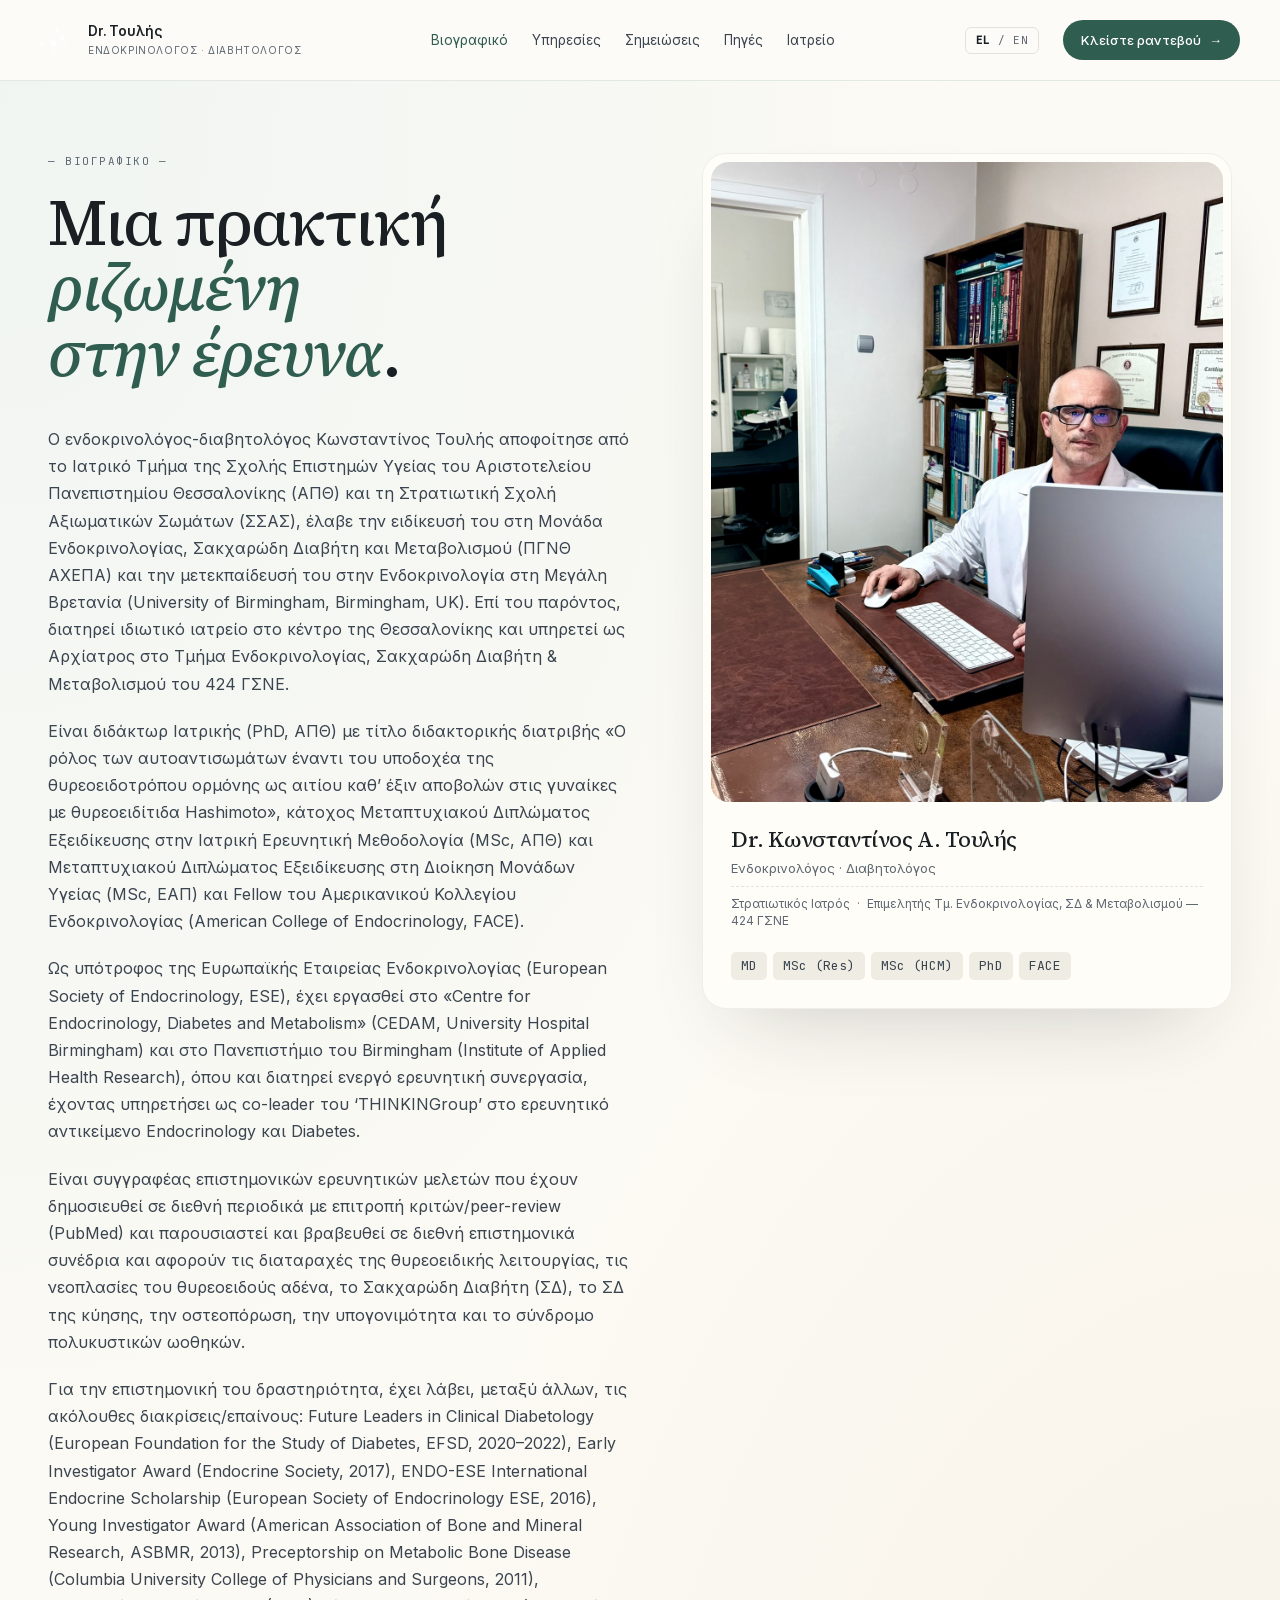
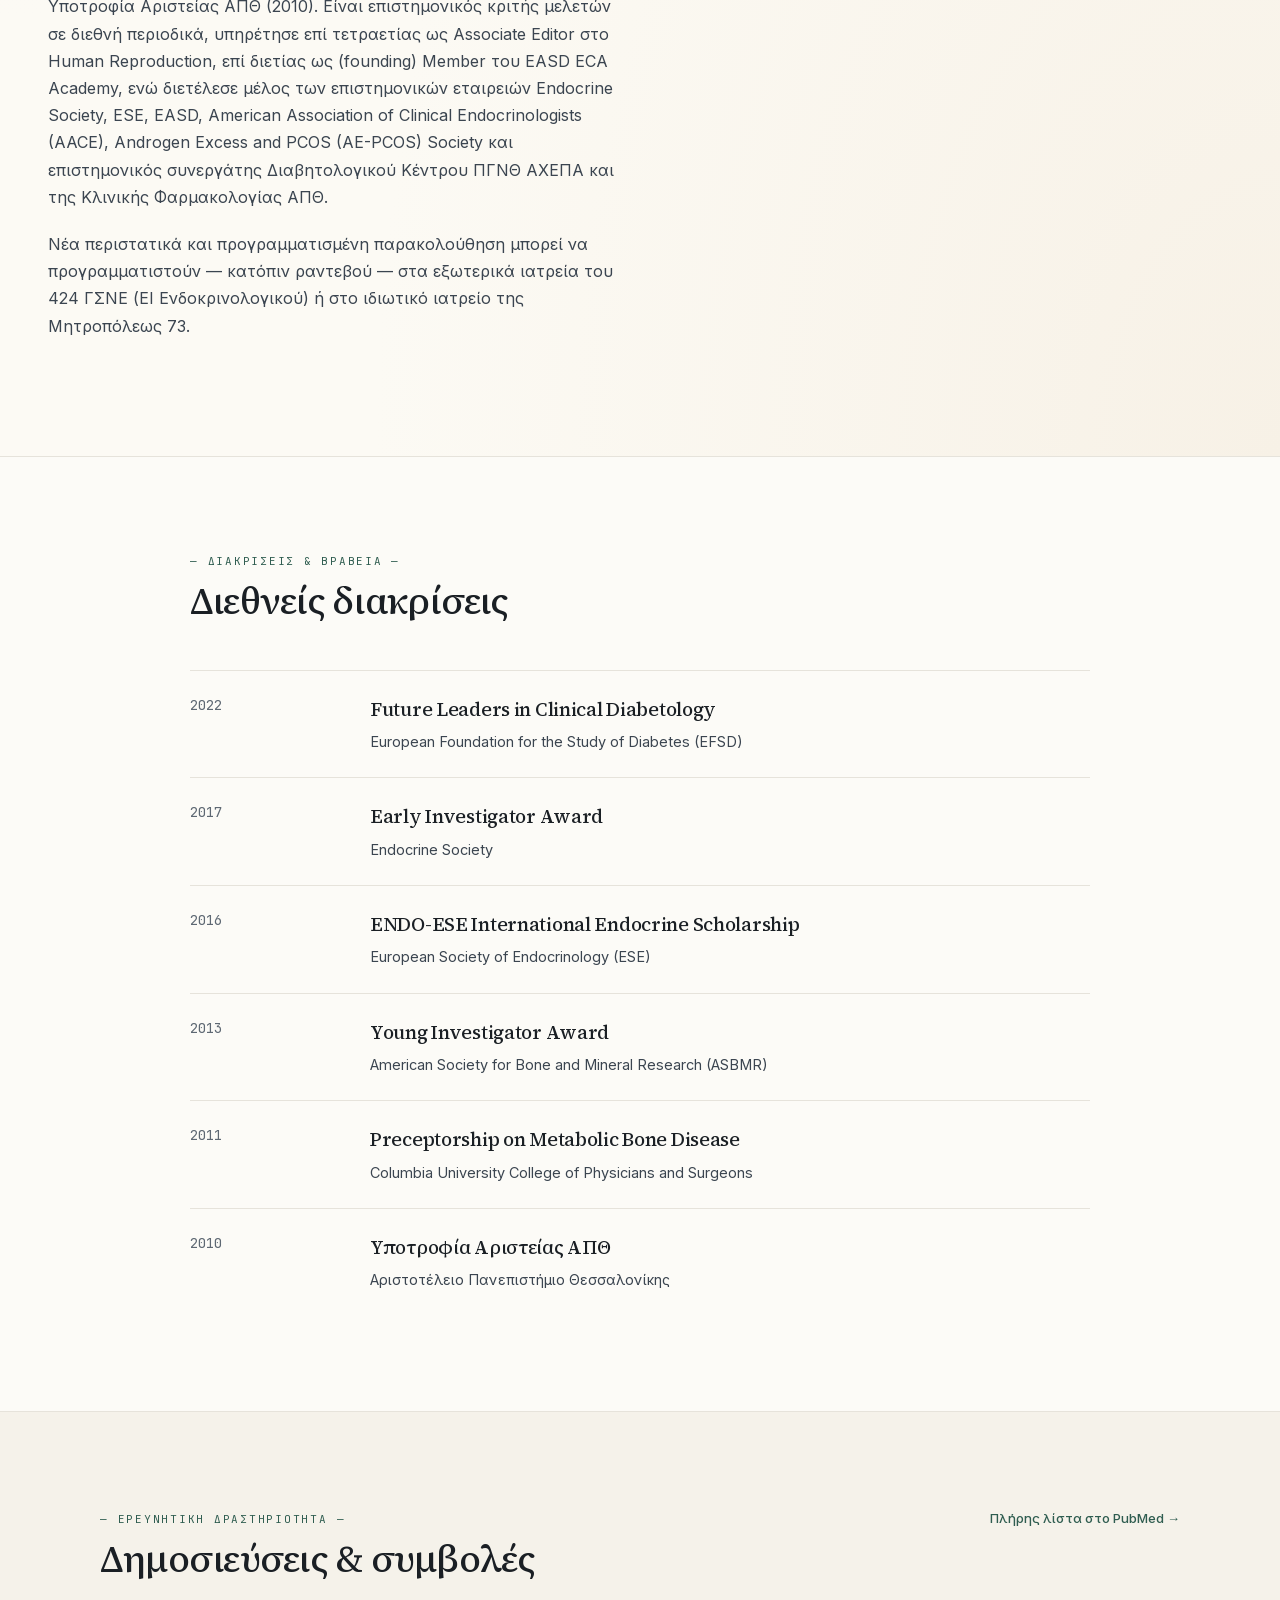
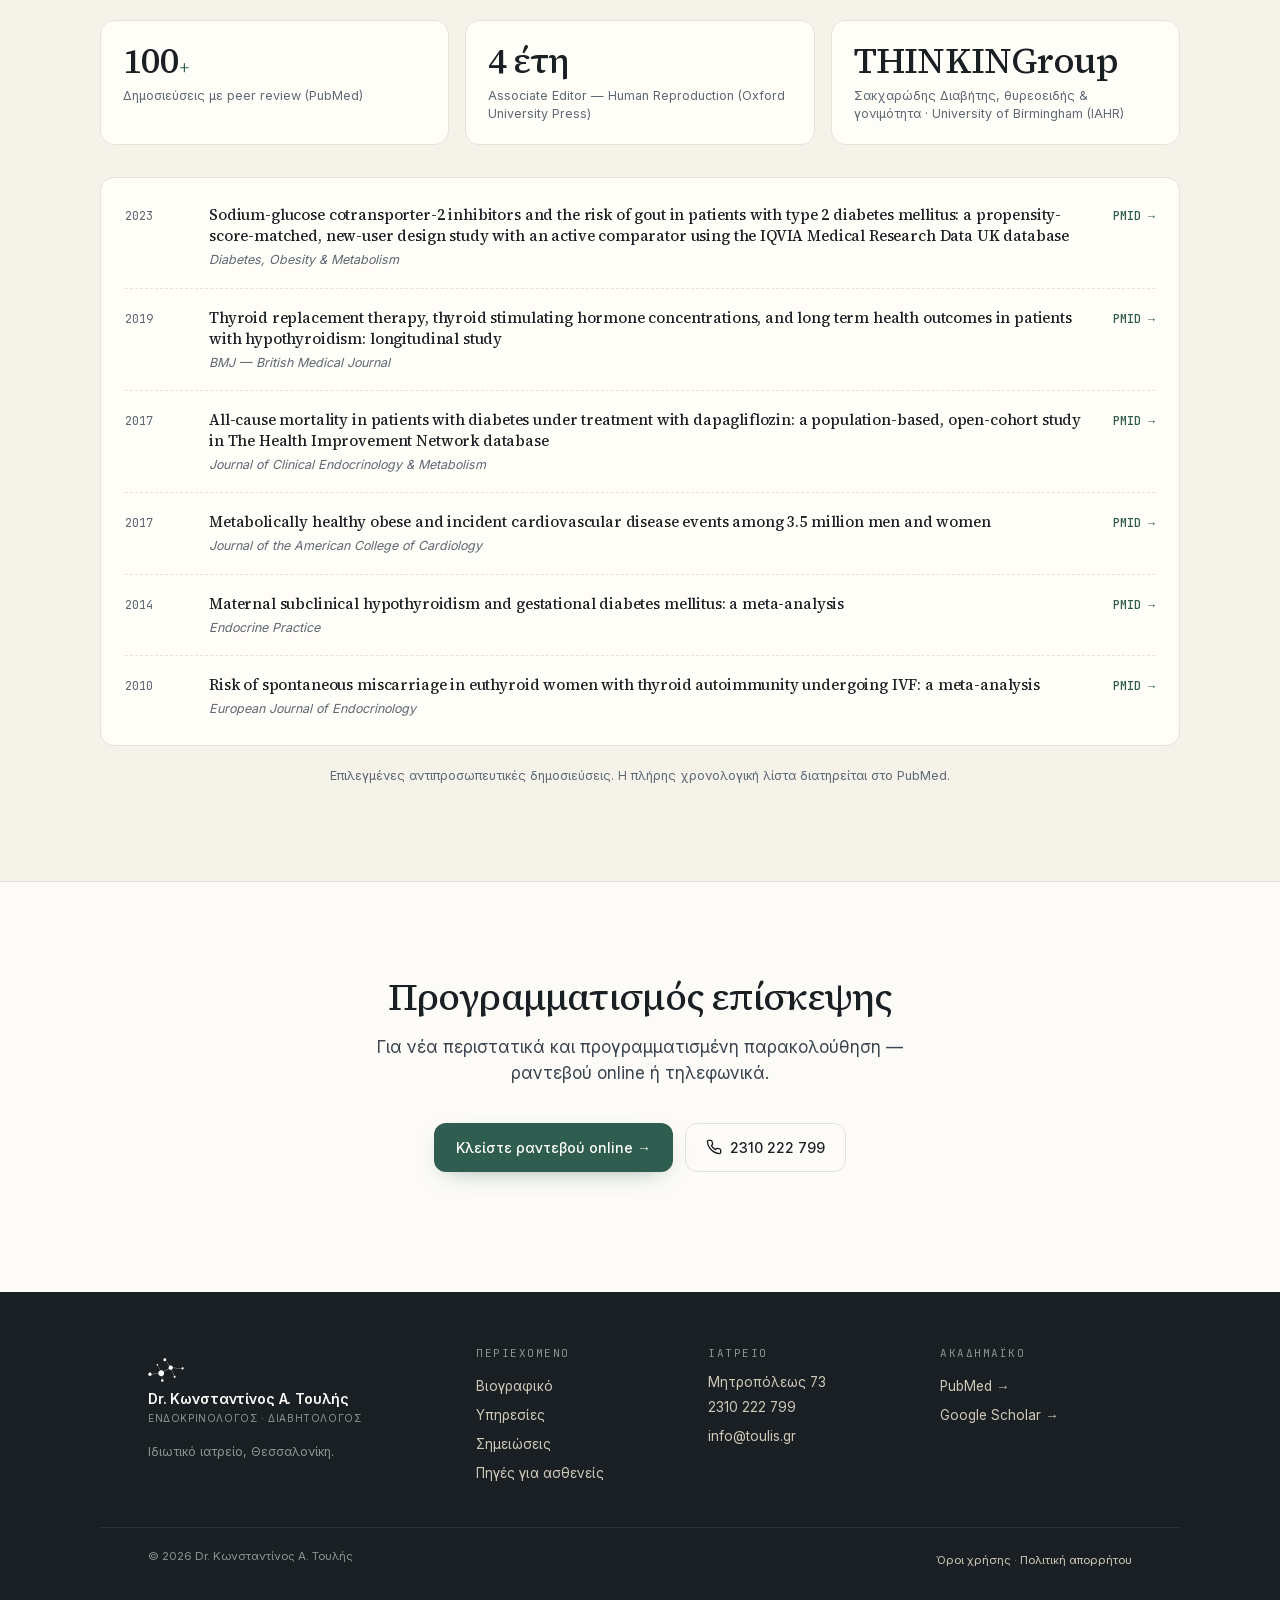
==== commit 0680266a: "mobile nav: real CSS-only hamburger; hero em size bump Mobile nav — replaces the .nav__links { displ" ====
--- a/biography/index.html
+++ b/biography/index.html
@@ -20,7 +20,7 @@
   <link rel="icon" type="image/png" sizes="32x32" href="/assets/images/toulis_favicon-32.png" />
   <link rel="apple-touch-icon" sizes="180x180" href="/assets/images/apple-touch-icon.png" />
 
-    <link rel="preload" as="font" type="font/woff2" href="/assets/fonts/source-serif-4-500-greek.woff2" crossorigin />
+  <link rel="preload" as="font" type="font/woff2" href="/assets/fonts/source-serif-4-500-greek.woff2" crossorigin />
   <link rel="preload" as="font" type="font/woff2" href="/assets/fonts/inter-400-greek.woff2" crossorigin />
   <link rel="stylesheet" href="/assets/css/fonts.min.css" />
   <link rel="stylesheet" href="/assets/css/tokens.min.css" />
@@ -37,6 +37,12 @@
         <img src="/assets/images/toulis-atoms.svg" alt="" class="nav__logo-mark" width="36" height="36" />
         <span>Dr. Τουλής<small>Ενδοκρινολόγος · Διαβητολόγος</small></span>
       </a>
+      <input type="checkbox" id="nav-toggle" class="nav__toggle" aria-label="Άνοιγμα μενού" />
+      <label for="nav-toggle" class="nav__hamburger" aria-hidden="true">
+        <span class="nav__hamburger-bar"></span>
+        <span class="nav__hamburger-bar"></span>
+        <span class="nav__hamburger-bar"></span>
+      </label>
       <ul class="nav__links">
         <li><a href="/biography/" aria-current="page">Βιογραφικό</a></li>
         <li><a href="/services/">Υπηρεσίες</a></li>
@@ -194,7 +200,7 @@
           </div>
         </div>
 
-        <!-- 5 representative peer-reviewed publications, chosen by Dr. Toulis
+        <!-- 6 representative peer-reviewed publications, chosen by Dr. Toulis
              as scope-representative rather than chronological. Full PubMed
              listing is reachable via the «Πλήρης λίστα στο PubMed» link
              above. -->
--- a/assets/css/tokens.min.css
+++ b/assets/css/tokens.min.css
@@ -1 +1 @@
-:root{--ink:#1a1f24;--ink-2:#3b4550;--muted:#5e6873;--paper:#f5f2ea;--paper-2:#efece3;--card:#fffdf7;--bg-warm:#fcfbf7;--bg-editor:#fcfaf4;--accent:#2f5d50;--accent-dark:#26493f;--accent-soft:#e3ede8;--accent-sage:#e8efe9;--accent-sage-border:#c9d7cd;--accent-2:#8a6b3a;--ok:#3b8c64;--ok-ring:rgba(59,140,100,0.15);--line:#e6e3db;--line-soft:rgba(0,0,0,0.06);--line-dash:rgba(0,0,0,0.1);--shadow-card:0 1px 0 rgba(0,0,0,0.02);--shadow-raised:0 8px 24px -12px rgba(47,93,80,0.55);--shadow-hero:0 30px 60px -30px rgba(26,31,36,0.18);--shadow-portrait:0 40px 80px -40px rgba(26,31,36,0.22);--r-pill:999px;--r-chip:6px;--r-card:14px;--r-card-lg:20px;--r-hero:24px;--sp-1:4px;--sp-2:8px;--sp-3:12px;--sp-4:16px;--sp-5:20px;--sp-6:24px;--sp-8:32px;--sp-10:40px;--sp-12:48px;--sp-16:64px;--sp-20:80px;--sp-24:96px;--font-serif:"Source Serif 4",Georgia,serif;--font-sans:"Inter",-apple-system,BlinkMacSystemFont,"Segoe UI",sans-serif;--font-mono:"JetBrains Mono",ui-monospace,"SF Mono",Menlo,monospace}+:root{--ink:#1a1f24;--ink-2:#3b4550;--ink-3:var(--muted);--muted:#5e6873;--paper:#f5f2ea;--paper-2:#efece3;--card:#fffdf7;--bg-warm:#fcfbf7;--bg-editor:#fcfaf4;--accent:#2f5d50;--accent-dark:#26493f;--accent-soft:#e3ede8;--accent-sage:#e8efe9;--accent-sage-border:#c9d7cd;--accent-2:#8a6b3a;--ok:#3b8c64;--ok-ring:rgba(59,140,100,0.15);--line:#e6e3db;--line-soft:rgba(0,0,0,0.06);--line-dash:rgba(0,0,0,0.1);--shadow-card:0 1px 0 rgba(0,0,0,0.02);--shadow-raised:0 8px 24px -12px rgba(47,93,80,0.55);--shadow-hero:0 30px 60px -30px rgba(26,31,36,0.18);--shadow-portrait:0 40px 80px -40px rgba(26,31,36,0.22);--r-pill:999px;--r-chip:6px;--r-card:14px;--r-card-lg:20px;--r-hero:24px;--sp-1:4px;--sp-2:8px;--sp-3:12px;--sp-4:16px;--sp-5:20px;--sp-6:24px;--sp-7:28px;--sp-8:32px;--sp-9:36px;--sp-10:40px;--sp-12:48px;--sp-16:64px;--sp-20:80px;--sp-24:96px;--font-serif:"Source Serif 4",Georgia,serif;--font-sans:"Inter",-apple-system,BlinkMacSystemFont,"Segoe UI",sans-serif;--font-mono:"JetBrains Mono",ui-monospace,"SF Mono",Menlo,monospace}
--- a/assets/css/globals.min.css
+++ b/assets/css/globals.min.css
@@ -1 +1 @@
-*,*::before,*::after{box-sizing:border-box}*{margin:0}html,body{height:100%}html{scroll-behavior:smooth;-webkit-text-size-adjust:100%}img,picture,svg,video{display:block;max-width:100%;height:auto}input,button,textarea,select{font:inherit;color:inherit}button{background:0;border:0;padding:0;cursor:pointer}a{color:inherit;text-decoration:none}body{font-family:var(--font-sans);font-size:15px;line-height:1.55;color:var(--ink);background:var(--bg-warm);-webkit-font-smoothing:antialiased;-moz-osx-font-smoothing:grayscale;text-rendering:optimizeLegibility}.serif{font-family:var(--font-serif);font-weight:500;letter-spacing:-.02em}.mono{font-family:var(--font-mono)}.eyebrow{font-family:var(--font-mono);font-size:11px;letter-spacing:.14em;text-transform:uppercase;color:var(--muted)}h1,h2,h3{font-family:var(--font-serif);font-weight:500;letter-spacing:-.02em;line-height:1.05}h1{font-size:clamp(42px,6vw,72px);line-height:1.02}h2{font-size:clamp(30px,4vw,42px)}h3{font-size:20px;letter-spacing:-.015em}p{color:var(--ink-2)}a:focus-visible,button:focus-visible,[tabindex]:focus-visible{outline:2px solid var(--accent);outline-offset:3px;border-radius:4px}.container{width:100%;max-width:1200px;margin-inline:auto;padding-inline:var(--sp-6)}@media(min-width:768px){.container{padding-inline:var(--sp-10)}}.skip-link{position:absolute;top:-100px;left:var(--sp-4);background:var(--ink);color:#fff;padding:var(--sp-3) var(--sp-5);border-radius:var(--r-chip);z-index:1000;transition:top 120ms}.skip-link:focus{top:var(--sp-4)}.sr-only{position:absolute;width:1px;height:1px;padding:0;margin:-1px;overflow:hidden;clip:rect(0,0,0,0);white-space:nowrap;border:0}@media(prefers-reduced-motion:reduce){*,*::before,*::after{animation-duration:.01ms !important;animation-iteration-count:1 !important;transition-duration:.01ms !important;scroll-behavior:auto !important}}.site-header{position:sticky;top:0;z-index:50;background:var(--bg-warm);border-bottom:1px solid rgba(47,93,80,0.12);backdrop-filter:saturate(140%) blur(8px)}.nav{display:flex;align-items:center;gap:var(--sp-6);padding:var(--sp-5) var(--sp-10);font-size:13.5px}.nav__logo{display:flex;align-items:center;gap:var(--sp-3);font-weight:600;letter-spacing:-.01em;color:var(--ink)}.nav__logo-mark{width:36px;height:36px;flex-shrink:0;display:block;object-fit:contain}.nav__logo small{display:block;font-size:10px;font-weight:400;color:var(--muted);letter-spacing:.06em;text-transform:uppercase;margin-top:1px}.nav__links{display:flex;gap:var(--sp-6);margin:0 auto;padding:0;list-style:none;color:var(--ink-2)}.nav__links a{transition:color 150ms}.nav__links a:hover,.nav__links a[aria-current="page"]{color:var(--accent)}.nav__lang{font-family:var(--font-mono);font-size:11px;padding:4px 10px;border-radius:var(--r-chip);border:1px solid var(--line-dash);color:var(--muted);letter-spacing:.04em}.nav__lang b{color:var(--ink)}.nav__cta{background:var(--accent);color:#fff;padding:10px 18px;border-radius:var(--r-pill);font-size:13px;font-weight:500;display:inline-flex;align-items:center;gap:var(--sp-2);transition:background 150ms}.nav__cta::after{content:"→"}.nav__cta:hover{background:var(--accent-dark)}@media(max-width:768px){.nav{padding:var(--sp-4) var(--sp-5);gap:var(--sp-3)}.nav__links{display:none}}.site-footer{background:var(--ink);color:#cfc9b9;padding:56px 0 32px;font-size:14px}.site-footer a{color:#cfc9b9;display:inline-block;padding:4px 0}.site-footer a:hover{color:#fff}.site-footer .nav__logo{color:#fcfbf7}.site-footer .nav__logo small{color:#8a968f}.site-footer .footer__tag{margin-top:var(--sp-3);color:#8a968f;font-size:12.5px;line-height:1.6;max-width:260px}.footer-brand{display:inline-block;background:#fcfbf7;padding:10px;border-radius:12px;box-shadow:0 1px 2px rgba(0,0,0,0.22);line-height:0;width:96px;height:96px}.footer-brand__img{width:100%;height:100%;object-fit:contain;display:block}.footer-grid{display:grid;grid-template-columns:1.5fr 1fr 1fr 1fr;gap:40px;align-items:start;max-width:1080px;margin-inline:auto;padding-inline:var(--sp-12)}.footer-grid h3{font-family:var(--font-mono);font-size:11px;letter-spacing:.14em;text-transform:uppercase;color:#8a968f;font-weight:400;margin-bottom:var(--sp-3)}.footer-grid ul{list-style:none;padding:0}.footer-grid li{font-size:13.5px}.footer-bar{max-width:1080px;margin:40px auto 0;padding:20px var(--sp-12) 0;border-top:1px solid rgba(255,255,255,0.08);display:flex;justify-content:space-between;flex-wrap:wrap;gap:var(--sp-4);color:#8a968f;font-size:11.5px}.footer-bar a{color:#cfc9b9}@media(max-width:900px){.footer-grid{grid-template-columns:1fr 1fr;gap:var(--sp-8)}}@media(max-width:560px){.footer-grid{grid-template-columns:1fr;padding-inline:var(--sp-6)}.footer-bar{padding-inline:var(--sp-6)}}.page-shell{min-height:60vh;display:grid;place-items:center;padding:var(--sp-16) var(--sp-6);text-align:center}.page-shell h1{color:var(--ink)}.page-shell p{color:var(--muted);margin-top:var(--sp-4);max-width:56ch}.page-shell__links{list-style:none;padding:0;margin:var(--sp-6) 0 0;display:flex;flex-wrap:wrap;gap:var(--sp-3) var(--sp-6);justify-content:center;font-size:14px}.page-shell__links a{color:var(--accent);text-decoration:none;border-bottom:1px solid var(--line-dash)}.page-shell__links a:hover{border-bottom-color:var(--accent)}.page-shell__cta{margin-top:var(--sp-8)}+*,*::before,*::after{box-sizing:border-box}*{margin:0}html,body{height:100%}html{scroll-behavior:smooth;-webkit-text-size-adjust:100%}img,picture,svg,video{display:block;max-width:100%;height:auto}input,button,textarea,select{font:inherit;color:inherit}button{background:0;border:0;padding:0;cursor:pointer}a{color:inherit;text-decoration:none}body{font-family:var(--font-sans);font-size:15px;line-height:1.55;color:var(--ink);background:var(--bg-warm);-webkit-font-smoothing:antialiased;-moz-osx-font-smoothing:grayscale;text-rendering:optimizeLegibility}.serif{font-family:var(--font-serif);font-weight:500;letter-spacing:-.02em}.mono{font-family:var(--font-mono)}.eyebrow{font-family:var(--font-mono);font-size:11px;letter-spacing:.14em;text-transform:uppercase;color:var(--muted)}h1,h2,h3{font-family:var(--font-serif);font-weight:500;letter-spacing:-.02em;line-height:1.05}h1{font-size:clamp(42px,6vw,72px);line-height:1.02}h2{font-size:clamp(30px,4vw,42px)}h3{font-size:20px;letter-spacing:-.015em}p{color:var(--ink-2)}a:focus-visible,button:focus-visible,[tabindex]:focus-visible{outline:2px solid var(--accent);outline-offset:3px;border-radius:4px}.container{width:100%;max-width:1200px;margin-inline:auto;padding-inline:var(--sp-6)}@media(min-width:768px){.container{padding-inline:var(--sp-10)}}.skip-link{position:absolute;top:-100px;left:var(--sp-4);background:var(--ink);color:#fff;padding:var(--sp-3) var(--sp-5);border-radius:var(--r-chip);z-index:1000;transition:top 120ms}.skip-link:focus{top:var(--sp-4)}.sr-only{position:absolute;width:1px;height:1px;padding:0;margin:-1px;overflow:hidden;clip:rect(0,0,0,0);white-space:nowrap;border:0}@media(prefers-reduced-motion:reduce){*,*::before,*::after{animation-duration:.01ms !important;animation-iteration-count:1 !important;transition-duration:.01ms !important;scroll-behavior:auto !important}}.site-header{position:sticky;top:0;z-index:50;background:var(--bg-warm);border-bottom:1px solid rgba(47,93,80,0.12);backdrop-filter:saturate(140%) blur(8px)}.nav{display:flex;align-items:center;gap:var(--sp-6);padding:var(--sp-5) var(--sp-10);font-size:13.5px}.nav__logo{display:flex;align-items:center;gap:var(--sp-3);font-weight:600;letter-spacing:-.01em;color:var(--ink)}.nav__logo-mark{width:36px;height:36px;flex-shrink:0;display:block;object-fit:contain}.nav__logo small{display:block;font-size:10px;font-weight:400;color:var(--muted);letter-spacing:.06em;text-transform:uppercase;margin-top:1px}.nav__links{display:flex;gap:var(--sp-6);margin:0 auto;padding:0;list-style:none;color:var(--ink-2)}.nav__links a{transition:color 150ms}.nav__links a:hover,.nav__links a[aria-current="page"]{color:var(--accent)}.nav__lang{font-family:var(--font-mono);font-size:11px;padding:4px 10px;border-radius:var(--r-chip);border:1px solid var(--line-dash);color:var(--muted);letter-spacing:.04em}.nav__lang b{color:var(--ink)}.nav__cta{background:var(--accent);color:#fff;padding:10px 18px;border-radius:var(--r-pill);font-size:13px;font-weight:500;display:inline-flex;align-items:center;gap:var(--sp-2);transition:background 150ms}.nav__cta::after{content:"→"}.nav__cta:hover{background:var(--accent-dark)}.nav__toggle{position:absolute;width:1px;height:1px;overflow:hidden;clip:rect(0 0 0 0);white-space:nowrap}.nav__hamburger{display:none}@media(max-width:768px){.nav{flex-wrap:wrap;gap:var(--sp-3);padding:var(--sp-4) var(--sp-5);position:relative}.nav__logo{margin-right:auto}.nav__logo small{display:none}.nav__hamburger{display:flex;flex-direction:column;justify-content:space-between;width:28px;height:22px;cursor:pointer;padding:0}.nav__hamburger-bar{display:block;width:100%;height:2px;background:var(--ink);border-radius:1px;transition:transform 220ms ease,opacity 180ms ease;transform-origin:center}.nav__toggle:focus-visible+.nav__hamburger{outline:2px solid var(--accent);outline-offset:4px;border-radius:4px}.nav__links,.nav__lang{display:none}.nav__toggle:checked ~ .nav__links{display:flex;flex-direction:column;flex-basis:100%;margin:var(--sp-3) 0 0;padding:var(--sp-3) 0 0;border-top:1px solid var(--line);gap:0}.nav__toggle:checked ~ .nav__links li{border-bottom:1px dashed var(--line)}.nav__toggle:checked ~ .nav__links li:last-child{border-bottom:0}.nav__toggle:checked ~ .nav__links a{display:block;padding:var(--sp-3) 0;font-size:16px}.nav__toggle:checked ~ .nav__lang{display:inline-block;flex-basis:100%;margin-top:var(--sp-3);padding-top:var(--sp-3);border-top:1px dashed var(--line)}.nav__toggle:checked+.nav__hamburger .nav__hamburger-bar:nth-child(1){transform:translateY(10px) rotate(45deg)}.nav__toggle:checked+.nav__hamburger .nav__hamburger-bar:nth-child(2){opacity:0}.nav__toggle:checked+.nav__hamburger .nav__hamburger-bar:nth-child(3){transform:translateY(-10px) rotate(-45deg)}}.site-footer{background:var(--ink);color:#cfc9b9;padding:56px 0 32px;font-size:14px}.site-footer a{color:#cfc9b9;display:inline-block;padding:4px 0}.site-footer a:hover{color:#fff}.site-footer .nav__logo{color:#fcfbf7}.site-footer .nav__logo small{color:#8a968f}.site-footer .footer__tag{margin-top:var(--sp-3);color:#8a968f;font-size:12.5px;line-height:1.6;max-width:260px}.footer-brand-col{text-align:center}.footer-brand-col .footer__tag{max-width:none;margin:var(--sp-5) auto 0;font-size:13px}.footer-brand{display:inline-block;background:#fcfbf7;padding:10px 18px;border-radius:999px;box-shadow:0 2px 8px rgba(0,0,0,0.14);line-height:0;width:220px;height:92px;transition:transform 220ms ease,box-shadow 220ms ease}.footer-brand:hover,.footer-brand:focus-visible{transform:translateY(-2px);box-shadow:0 5px 14px rgba(0,0,0,0.20)}.footer-brand__img{width:100%;height:100%;object-fit:contain;display:block}.footer-grid{display:grid;grid-template-columns:1.5fr 1fr 1fr 1fr;gap:40px;align-items:start;max-width:1080px;margin-inline:auto;padding-inline:var(--sp-12)}.footer-grid h3{font-family:var(--font-mono);font-size:11px;letter-spacing:.14em;text-transform:uppercase;color:#8a968f;font-weight:400;margin-bottom:var(--sp-3)}.footer-grid ul{list-style:none;padding:0}.footer-grid li{font-size:13.5px}.footer-bar{max-width:1080px;margin:40px auto 0;padding:20px var(--sp-12) 0;border-top:1px solid rgba(255,255,255,0.08);display:flex;justify-content:space-between;flex-wrap:wrap;gap:var(--sp-4);color:#8a968f;font-size:11.5px}.footer-bar a{color:#cfc9b9}@media(max-width:900px){.footer-grid{grid-template-columns:1fr 1fr;gap:var(--sp-8)}}@media(max-width:560px){.footer-grid{grid-template-columns:1fr;padding-inline:var(--sp-6)}.footer-bar{padding-inline:var(--sp-6)}}.page-shell{min-height:60vh;display:grid;place-items:center;padding:var(--sp-16) var(--sp-6);text-align:center}.page-shell h1{color:var(--ink)}.page-shell p{color:var(--muted);margin-top:var(--sp-4);max-width:56ch}.page-shell__links{list-style:none;padding:0;margin:var(--sp-6) 0 0;display:flex;flex-wrap:wrap;gap:var(--sp-3) var(--sp-6);justify-content:center;font-size:14px}.page-shell__links a{color:var(--accent);text-decoration:none;border-bottom:1px solid var(--line-dash)}.page-shell__links a:hover{border-bottom-color:var(--accent)}.page-shell__cta{margin-top:var(--sp-8)}
--- a/assets/css/components.min.css
+++ b/assets/css/components.min.css
@@ -1 +1 @@
-.hero{background:var(--bg-warm);padding-top:var(--sp-24);padding-bottom:var(--sp-12)}.hero__inner{max-width:820px;margin:0 auto;padding:0 var(--sp-12);text-align:center}.hero__rule{width:40px;height:2px;background:var(--accent);margin:0 auto}.hero__eyebrow{margin-top:var(--sp-6);color:var(--accent);letter-spacing:.20em}.hero__title{margin:var(--sp-6) 0;font-size:clamp(42px,6vw,72px);line-height:1.02}.hero__sub{font-size:19px;line-height:1.55;color:var(--ink-2);max-width:54ch;margin:0 auto var(--sp-10)}.hero__actions{display:flex;gap:var(--sp-3);justify-content:center;flex-wrap:wrap}.hero__availability{margin-top:var(--sp-8);display:inline-flex;justify-content:center;align-items:center;gap:var(--sp-3);font-size:13px;color:var(--ink-2)}.hero__dot{width:8px;height:8px;border-radius:50%;background:var(--ok);box-shadow:0 0 0 4px var(--ok-ring);flex-shrink:0}@media(prefers-reduced-motion:no-preference){.hero__dot{animation:pulse-ok 2.4s ease-out infinite}}@keyframes pulse-ok{0%{box-shadow:0 0 0 0 rgba(59,140,100,0.5)}70%{box-shadow:0 0 0 10px rgba(59,140,100,0)}100%{box-shadow:0 0 0 0 rgba(59,140,100,0)}}.btn{display:inline-flex;align-items:center;gap:var(--sp-2);font-family:inherit;font-size:14px;font-weight:500;padding:14px 22px;border-radius:12px;cursor:pointer;text-decoration:none;transition:background 150ms,color 150ms,border-color 150ms,transform 150ms}.btn--primary{background:var(--accent);color:#fff;border:0;box-shadow:var(--shadow-raised)}.btn--primary:hover{background:var(--accent-dark);transform:translateY(-1px)}.btn--ghost{background:transparent;border:1px solid var(--line-dash);color:var(--ink);padding:13px 20px}.btn--ghost:hover{border-color:var(--accent);color:var(--accent)}.stats{max-width:1100px;margin:var(--sp-16) auto 0;padding:0 var(--sp-12) var(--sp-24)}.stats__grid{display:grid;grid-template-columns:repeat(4,1fr);gap:var(--sp-4)}.stat-card{background:var(--card);border:1px solid var(--line);border-radius:16px;padding:28px 24px;box-shadow:var(--shadow-card)}.stat-card__big{font-family:var(--font-serif);font-weight:500;font-size:44px;letter-spacing:-.03em;line-height:1;color:var(--ink)}.stat-card__big sup{font-size:22px;color:var(--accent);vertical-align:baseline;font-feature-settings:normal;margin-left:2px}.stat-card__cap{font-size:12px;color:var(--muted);margin-top:10px;line-height:1.4}.creds{display:flex;justify-content:center;gap:var(--sp-3);margin-top:var(--sp-5);flex-wrap:wrap;align-items:center}.creds__label{font-family:var(--font-mono);font-size:11px;letter-spacing:.08em;color:var(--muted)}.cred-pill{font-family:var(--font-mono);font-size:11px;padding:3px 8px;border-radius:5px;background:var(--paper-2);color:var(--ink-2)}.approach{background:var(--paper);padding:var(--sp-24) var(--sp-12);border-top:1px solid var(--line);border-bottom:1px solid var(--line)}.approach__inner{max-width:820px;margin:0 auto;text-align:center}.approach__label{font-family:var(--font-mono);font-size:11px;letter-spacing:.16em;text-transform:uppercase;color:var(--accent)}.approach__quote{font-family:var(--font-serif);font-style:italic;font-weight:400;font-size:clamp(24px,3.4vw,34px);line-height:1.25;margin:var(--sp-5) 0 0;color:var(--ink);letter-spacing:-.01em}.tease{background:var(--bg-warm);padding:var(--sp-24) var(--sp-12)}.tease__inner{max-width:1080px;margin:0 auto}.tease__head{text-align:center;margin-bottom:var(--sp-12)}.tease__label{font-family:var(--font-mono);font-size:11px;letter-spacing:.14em;text-transform:uppercase;color:var(--muted)}.tease__title{font-size:clamp(30px,4vw,42px);line-height:1.05;margin:var(--sp-3) 0 var(--sp-4)}.tease__title em{font-style:italic;color:var(--accent)}.tease__sub{font-size:16px;color:var(--ink-2);margin:0 auto;max-width:56ch}.tease__grid{display:grid;grid-template-columns:repeat(4,1fr);gap:var(--sp-4)}.tease-card{background:var(--card);border:1px solid var(--line);border-radius:var(--r-card);padding:24px 22px;display:flex;flex-direction:column;gap:var(--sp-2);min-height:170px;text-decoration:none;color:inherit;transition:border-color 150ms,transform 150ms}.tease-card:hover{border-color:var(--accent);transform:translateY(-2px)}.tease-card__num{font-family:var(--font-mono);font-size:11px;color:var(--muted);letter-spacing:.08em}.tease-card__title{font-family:var(--font-serif);font-weight:500;font-size:20px;letter-spacing:-.015em;margin:var(--sp-1) 0 2px}.tease-card__desc{font-size:12.5px;color:var(--muted);flex:1;line-height:1.5}.tease-card__link{font-size:12px;color:var(--accent);font-weight:500;margin-top:auto}.tease__cta-row{text-align:center;margin-top:var(--sp-10)}.practice{background:var(--paper);padding:var(--sp-24) var(--sp-12);border-top:1px solid var(--line)}.practice__inner{max-width:1080px;margin:0 auto}.practice__head{text-align:center;margin-bottom:var(--sp-12)}.practice__label{font-family:var(--font-mono);font-size:11px;letter-spacing:.14em;text-transform:uppercase;color:var(--muted)}.practice__title{font-size:clamp(30px,4vw,42px);line-height:1.05;margin:var(--sp-3) 0 0}.practice__row{display:grid;grid-template-columns:1fr 1fr;gap:var(--sp-5)}.practice-card{background:var(--card);border:1px solid var(--line);border-radius:var(--r-card-lg);padding:36px;display:flex;flex-direction:column;gap:var(--sp-3);min-height:240px;text-decoration:none;color:inherit;transition:transform 150ms,box-shadow 150ms}.practice-card:hover{transform:translateY(-2px);box-shadow:var(--shadow-hero)}.practice-card--booking{background:var(--accent-sage);border-color:var(--accent-sage-border)}.practice-card__icon{width:28px;height:28px;color:var(--accent);flex-shrink:0}.practice-card__label{font-family:var(--font-mono);font-size:11px;letter-spacing:.14em;text-transform:uppercase;color:var(--muted)}.practice-card--booking .practice-card__label{color:var(--accent);opacity:1}.practice-card__title{font-family:var(--font-serif);font-weight:500;font-size:clamp(24px,3vw,32px);letter-spacing:-.02em;margin:var(--sp-1) 0 var(--sp-2);line-height:1.1}.practice-card__desc{font-size:14.5px;color:var(--ink-2);line-height:1.55;flex:1}.practice-card--booking .practice-card__desc{color:var(--ink-2)}.practice-card__cta{font-size:14px;font-weight:500;color:var(--accent);display:inline-flex;align-items:center;gap:var(--sp-2);margin-top:var(--sp-2)}.practice__meta{display:grid;grid-template-columns:repeat(3,1fr);gap:var(--sp-4);margin-top:var(--sp-8)}.meta-card{background:var(--card);border:1px solid var(--line);border-radius:12px;padding:22px 20px}.meta-card__label{font-family:var(--font-mono);font-size:10px;letter-spacing:.16em;text-transform:uppercase;color:var(--muted);margin-bottom:10px}.meta-card__value{font-size:16px;color:var(--ink);line-height:1.5}.meta-card__link{font-size:16px;color:var(--accent);font-weight:500}.meta-card__link:hover{text-decoration:underline}.bio-hero{background:radial-gradient(ellipse at top left,#f0f5f2 0,transparent 55%),radial-gradient(ellipse at bottom right,#f7f1e6 0,transparent 50%),var(--bg-editor)}.bio-hero__inner{max-width:1280px;margin:0 auto;display:grid;grid-template-columns:1.1fr 1fr;gap:72px;padding:72px var(--sp-12) 96px;align-items:start}.bio-hero__title{font-size:clamp(40px,5.4vw,64px);line-height:1.02;margin:var(--sp-5) 0 var(--sp-10)}.bio-hero__accent{font-style:italic;color:var(--accent)}.bio-hero__lede,.bio-hero__p{font-size:16px;line-height:1.7;color:var(--ink-2);margin:0 0 var(--sp-5)}.bio-portrait{width:100%}@media(min-width:1024px){.bio-portrait{position:sticky;top:var(--sp-10)}}.bio-portrait__card{background:var(--card);border:1px solid rgba(0,0,0,0.06);border-radius:var(--r-hero);padding:8px;box-shadow:var(--shadow-portrait)}.bio-portrait__image{width:100%;height:auto;display:block;border-radius:18px;aspect-ratio:4 / 5;object-fit:cover;background:var(--paper-2)}.bio-portrait__meta{padding:20px 20px 8px}.bio-portrait__name{font-size:22px;letter-spacing:-.02em;color:var(--ink);margin:0}.bio-portrait__sub{font-size:13px;color:var(--muted);margin:2px 0 0}.bio-portrait__role{font-size:12px;line-height:1.45;color:var(--muted);margin:8px 0 0;padding-top:8px;border-top:1px dashed var(--line)}.bio-portrait__role-sep{display:inline-block;margin:0 4px;color:var(--accent-2)}.bio-portrait__creds{display:flex;flex-wrap:wrap;gap:6px;padding:14px 20px 20px;margin:0;list-style:none}.timeline{background:var(--bg-warm);padding:var(--sp-24) var(--sp-12);border-top:1px solid var(--line)}.timeline__inner{max-width:900px;margin:0 auto}.timeline__head{margin-bottom:var(--sp-12)}.timeline__label{font-family:var(--font-mono);font-size:11px;letter-spacing:.16em;text-transform:uppercase;color:var(--accent)}.timeline__title{font-size:clamp(28px,3.6vw,38px);margin:var(--sp-3) 0 0}.timeline__note{font-size:13px;color:var(--muted);margin-top:10px}.timeline__list{list-style:none;padding:0;margin:0}.tl-row{display:grid;grid-template-columns:140px 1fr;gap:var(--sp-10);padding:var(--sp-6) 0;border-top:1px solid var(--line);align-items:start}.tl-row__year{font-family:var(--font-mono);font-size:14px;color:var(--muted)}.tl-row__title{font-size:19px;letter-spacing:-.015em;margin:0 0 6px;color:var(--ink);font-weight:500}.tl-row__detail{font-size:14.5px;color:var(--ink-2);line-height:1.6;margin:0}.publications{background:var(--paper);padding:var(--sp-24) var(--sp-12);border-top:1px solid var(--line)}.publications__inner{max-width:1080px;margin:0 auto}.publications__head{display:flex;align-items:baseline;justify-content:space-between;flex-wrap:wrap;gap:var(--sp-4);margin-bottom:var(--sp-10)}.publications__label{font-family:var(--font-mono);font-size:11px;letter-spacing:.16em;text-transform:uppercase;color:var(--accent)}.publications__title{font-size:clamp(28px,3.6vw,38px);margin:var(--sp-3) 0 0}.publications__pubmed{font-size:13px;color:var(--accent);font-weight:500}.publications__pubmed:hover{text-decoration:underline}.pub-stats{display:grid;grid-template-columns:repeat(3,1fr);gap:var(--sp-4);margin-bottom:var(--sp-8)}.pub-stat{background:var(--card);border:1px solid var(--line);border-radius:var(--r-card);padding:22px}.pub-stat__big{font-size:36px;letter-spacing:-.02em;line-height:1;margin:0;color:var(--ink);font-weight:500}.pub-stat__big sup{font-size:18px;color:var(--accent);vertical-align:baseline;margin-left:2px}.pub-stat__cap{font-size:12.5px;color:var(--muted);margin:8px 0 0;line-height:1.4}.pub-list{background:var(--card);border:1px solid var(--line);border-radius:var(--r-card);padding:8px var(--sp-6);list-style:none;margin:0}.pub{display:grid;grid-template-columns:64px 1fr auto;gap:var(--sp-5);align-items:baseline;padding:18px 0;border-bottom:1px dashed var(--line-dash)}.pub:last-child{border-bottom:0}.pub__yr{font-family:var(--font-mono);font-size:12px;color:var(--muted)}.pub__title{font-size:15px;letter-spacing:-.01em;line-height:1.4;margin:0;color:var(--ink);font-weight:500}.pub__journal{font-size:12.5px;color:var(--muted);font-style:italic;margin:4px 0 0}.pub__link{font-family:var(--font-mono);font-size:12px;color:var(--accent);font-weight:500;white-space:nowrap}.pub__link:hover{text-decoration:underline}.pub-list__note{margin-top:var(--sp-5);font-size:12.5px;color:var(--muted);text-align:center}.bio-cta{background:var(--bg-warm);padding:var(--sp-24) var(--sp-12) 120px;text-align:center;border-top:1px solid var(--line)}.bio-cta__title{font-size:clamp(28px,3.6vw,38px);margin:0 0 var(--sp-4);color:var(--ink)}.bio-cta__sub{font-size:17px;color:var(--ink-2);max-width:52ch;margin:0 auto var(--sp-9);line-height:1.55}.bio-cta__actions{display:flex;gap:var(--sp-3);justify-content:center;flex-wrap:wrap}.bio-cta__icon{width:16px;height:16px}.services-hero{padding:var(--sp-24) var(--sp-12) var(--sp-16);background:radial-gradient(ellipse at top right,#f0f5f2 0,transparent 55%),var(--bg-editor);border-bottom:1px solid var(--line)}.services-hero__inner{max-width:900px;margin:0 auto}.services-hero__title{font-size:clamp(36px,4.8vw,56px);line-height:1.05;letter-spacing:-.015em;margin:var(--sp-3) 0 var(--sp-6)}.services-hero__title em{font-style:italic;color:var(--accent)}.services-hero__lede{font-size:18px;line-height:1.6;color:var(--ink-2);max-width:62ch;margin:0 0 var(--sp-10)}.services-jump{display:flex;flex-wrap:wrap;gap:var(--sp-2) var(--sp-3);padding-top:var(--sp-6);border-top:1px dashed var(--line-dash)}.services-jump a{font-family:var(--font-mono);font-size:11.5px;letter-spacing:.04em;color:var(--ink-2);text-decoration:none;padding:6px 12px;border:1px solid var(--line);border-radius:var(--r-pill);background:var(--card);transition:border-color 150ms,color 150ms,background 150ms}.services-jump a:hover{border-color:var(--accent);color:var(--accent);background:var(--accent-soft)}.services-pillar{padding:var(--sp-20) var(--sp-12);border-bottom:1px solid var(--line);scroll-margin-top:var(--sp-12)}.services-pillar--alt{background:var(--bg-warm)}.services-pillar__inner{max-width:900px;margin:0 auto}.services-pillar__head{display:grid;grid-template-columns:auto 1fr;gap:var(--sp-6);align-items:end;margin-bottom:var(--sp-10);padding-bottom:var(--sp-6);border-bottom:1px solid var(--line)}.services-pillar__roman{font-family:var(--font-serif);font-style:italic;font-weight:400;font-size:clamp(56px,8vw,88px);line-height:.9;color:var(--accent-2);margin:0;letter-spacing:-.02em}.services-pillar__label{font-family:var(--font-mono);font-size:11px;letter-spacing:.16em;text-transform:uppercase;color:var(--muted);margin:0 0 var(--sp-2)}.services-pillar__title{font-size:clamp(26px,3.4vw,36px);letter-spacing:-.015em;margin:0;color:var(--ink)}.svc-list{list-style:none;margin:0;padding:0;display:flex;flex-direction:column}.svc-row{display:grid;grid-template-columns:56px 1fr;gap:var(--sp-6);align-items:baseline;padding:var(--sp-6) 0;border-bottom:1px dashed var(--line-dash);scroll-margin-top:var(--sp-12)}.svc-row:last-child{border-bottom:0}.svc-row__num{font-family:var(--font-mono);font-size:12px;letter-spacing:.06em;color:var(--muted);padding-top:4px}.svc-row__title{font-weight:500;font-size:clamp(20px,2.2vw,24px);line-height:1.25;letter-spacing:-.01em;color:var(--ink);margin:0 0 var(--sp-2)}.svc-row__desc{font-size:15.5px;line-height:1.6;color:var(--ink-2);margin:0;max-width:62ch}.svc-row__highlight{display:block;margin-top:var(--sp-2);padding:var(--sp-3) var(--sp-4);background:var(--accent-soft);border-left:2px solid var(--accent);border-radius:0 var(--r-chip) var(--r-chip) 0;font-weight:400;color:var(--ink);font-size:14.5px;line-height:1.55}.svc-row__highlight em{font-style:italic;color:var(--accent-dark)}.svc-figure{margin:var(--sp-12) auto 0;padding:0;max-width:720px;display:grid;grid-template-columns:280px 1fr;gap:var(--sp-6);align-items:end}.svc-figure img{width:100%;height:auto;display:block;border-radius:var(--r-card);border:1px solid var(--line);background:var(--paper-2);aspect-ratio:3 / 4;object-fit:cover}.svc-figure__cap{margin:0;padding-bottom:var(--sp-4);font-size:14px;line-height:1.65;color:var(--ink-2);font-style:italic;max-width:38ch}.svc-tech-link{display:block;margin:var(--sp-12) auto 0;max-width:560px;padding:var(--sp-8) var(--sp-6) var(--sp-7);text-align:center;text-decoration:none;color:inherit;border-top:1px dashed var(--line);border-bottom:1px dashed var(--line);transition:background-color .25s ease}.svc-tech-link:hover,.svc-tech-link:focus-visible{background-color:var(--paper-2)}.svc-tech-link:focus-visible{outline:2px solid var(--accent);outline-offset:4px}.svc-tech-link__eyebrow{display:block;font-family:var(--font-mono);font-size:11px;letter-spacing:.14em;text-transform:uppercase;color:var(--ink-3);margin-bottom:var(--sp-3)}.svc-tech-link__title{display:block;font-size:clamp(22px,2.6vw,28px);line-height:1.2;font-style:italic;color:var(--accent);margin-bottom:var(--sp-3)}.svc-tech-link__arrow{display:inline-block;font-style:normal;margin-left:.25em;transition:transform .25s ease}.svc-tech-link:hover .svc-tech-link__arrow,.svc-tech-link:focus-visible .svc-tech-link__arrow{transform:translate(2px,-2px)}.svc-tech-link__desc{display:block;max-width:44ch;margin:0 auto;font-size:15px;line-height:1.65;color:var(--ink-2)}.contact-hero{padding:var(--sp-24) var(--sp-12) var(--sp-16);background:radial-gradient(ellipse at top right,#f0f5f2 0,transparent 55%),var(--bg-editor);border-bottom:1px solid var(--line)}.contact-hero__inner{max-width:900px;margin:0 auto}.contact-hero__title{font-size:clamp(36px,4.8vw,56px);line-height:1.05;letter-spacing:-.015em;margin:var(--sp-3) 0 var(--sp-6)}.contact-hero__title em{font-style:italic;color:var(--accent)}.contact-hero__lede{font-size:18px;line-height:1.6;color:var(--ink-2);max-width:62ch;margin:0}.contact-meta{padding:var(--sp-20) var(--sp-12);background:var(--bg-warm);border-bottom:1px solid var(--line)}.contact-meta__inner{max-width:1100px;margin:0 auto}.contact-meta__grid{list-style:none;margin:0;padding:0;display:grid;grid-template-columns:repeat(4,1fr);gap:var(--sp-6)}.contact-card{background:var(--card);border:1px solid var(--line);border-radius:var(--r-card);padding:var(--sp-6);display:flex;flex-direction:column;gap:var(--sp-2);box-shadow:var(--shadow-card)}.contact-card__label{font-family:var(--font-mono);font-size:11px;letter-spacing:.16em;text-transform:uppercase;color:var(--muted);margin:0}.contact-card__value{font-family:var(--font-serif);font-size:20px;line-height:1.35;color:var(--ink);margin:0}.contact-card__value a{color:var(--ink);text-decoration:none;border-bottom:1px solid var(--line-dash);transition:color 150ms,border-color 150ms}.contact-card__value a:hover{color:var(--accent);border-bottom-color:var(--accent)}.contact-card__sub{font-size:13px;line-height:1.5;color:var(--muted);margin:0}.contact-meta__cta{margin-top:var(--sp-12);padding-top:var(--sp-8);border-top:1px dashed var(--line-dash);display:flex;flex-wrap:wrap;align-items:center;gap:var(--sp-6)}.contact-meta__book{display:inline-flex;align-items:center;gap:var(--sp-3);background:var(--accent-sage);border:1px solid var(--accent-sage-border);border-radius:var(--r-pill);padding:var(--sp-4) var(--sp-6);font-weight:500;font-size:15px;color:var(--accent-dark);text-decoration:none;transition:background 150ms,border-color 150ms,transform 150ms}.contact-meta__book:hover{background:var(--accent-soft);border-color:var(--accent);transform:translateY(-1px)}.contact-meta__note{font-size:13.5px;line-height:1.55;color:var(--muted);max-width:48ch;margin:0}.contact-map{padding:var(--sp-20) var(--sp-12);background:var(--bg-editor);border-bottom:1px solid var(--line)}.contact-map__inner{max-width:1100px;margin:0 auto}.contact-map__title{font-size:clamp(26px,3.4vw,36px);letter-spacing:-.015em;line-height:1.15;margin:var(--sp-3) 0 var(--sp-8);color:var(--ink)}.contact-map__title em{font-style:italic;color:var(--accent)}.contact-map__frame{position:relative;width:100%;aspect-ratio:16 / 9;border-radius:var(--r-card);border:1px solid var(--line);background:var(--paper-2);overflow:hidden;box-shadow:var(--shadow-hero)}.contact-map__frame iframe{position:absolute;inset:0;width:100%;height:100%;border:0}.contact-map__caption{margin:var(--sp-4) 0 0;font-family:var(--font-mono);font-size:12px;letter-spacing:.04em;color:var(--muted)}.contact-map__caption a{color:var(--accent);text-decoration:none}.contact-map__caption a:hover{text-decoration:underline}.contact-strip{padding:var(--sp-20) var(--sp-12) var(--sp-24);background:var(--bg-warm)}.contact-strip__inner{max-width:1100px;margin:0 auto}.contact-strip__title{font-size:clamp(24px,2.8vw,32px);letter-spacing:-.01em;line-height:1.2;margin:var(--sp-3) 0 var(--sp-10);color:var(--ink);max-width:32ch}.contact-strip__grid{list-style:none;margin:0;padding:0;display:grid;grid-template-columns:repeat(4,1fr);gap:var(--sp-4)}.contact-strip__item{margin:0}.contact-strip__item img{width:100%;height:100%;display:block;aspect-ratio:1 / 1;object-fit:cover;border-radius:var(--r-card);border:1px solid var(--line);background:var(--paper-2)}.notes-hero{padding:var(--sp-24) var(--sp-12) var(--sp-16);background:radial-gradient(ellipse at top right,#f0f5f2 0,transparent 55%),var(--bg-editor);border-bottom:1px solid var(--line)}.notes-hero__inner{max-width:900px;margin:0 auto}.notes-hero__title{font-size:clamp(36px,4.8vw,56px);line-height:1.05;letter-spacing:-.015em;margin:var(--sp-3) 0 var(--sp-6)}.notes-hero__title em{font-style:italic;color:var(--accent)}.notes-hero__lede{font-size:18px;line-height:1.6;color:var(--ink-2);max-width:62ch;margin:0 0 var(--sp-10)}.notes-jump{display:flex;flex-wrap:wrap;gap:var(--sp-2) var(--sp-3);padding-top:var(--sp-6);border-top:1px dashed var(--line-dash)}.notes-jump a{font-family:var(--font-mono);font-size:11.5px;letter-spacing:.04em;color:var(--ink-2);text-decoration:none;padding:6px 12px;border:1px solid var(--line);border-radius:var(--r-pill);background:var(--card);transition:border-color 150ms,color 150ms,background 150ms}.notes-jump a:hover{border-color:var(--accent);color:var(--accent);background:var(--accent-soft)}.notes-group{padding:var(--sp-20) var(--sp-12);border-bottom:1px solid var(--line);scroll-margin-top:var(--sp-12)}.notes-group--alt{background:var(--bg-warm)}.notes-group__inner{max-width:900px;margin:0 auto}.notes-group__label{font-family:var(--font-mono);font-size:11px;letter-spacing:.16em;text-transform:uppercase;color:var(--muted);margin:0 0 var(--sp-2)}.notes-group__title{font-size:clamp(26px,3.4vw,36px);letter-spacing:-.015em;margin:0 0 var(--sp-10);padding-bottom:var(--sp-6);border-bottom:1px solid var(--line);color:var(--ink)}.faq{list-style:none;margin:0;padding:0;display:flex;flex-direction:column}.faq__item{display:grid;grid-template-columns:56px 1fr;gap:var(--sp-6);align-items:baseline;padding:var(--sp-8) 0;border-bottom:1px dashed var(--line-dash);scroll-margin-top:var(--sp-12)}.faq__item:last-child{border-bottom:0}.faq__num{font-family:var(--font-mono);font-size:12px;letter-spacing:.06em;color:var(--muted);padding-top:6px}.faq__body{margin:0}.faq__q{font-weight:500;font-size:clamp(19px,2.1vw,23px);line-height:1.3;letter-spacing:-.01em;color:var(--ink);margin:0 0 var(--sp-4);max-width:60ch}.faq__a{font-size:16px;line-height:1.7;color:var(--ink-2);margin:0;max-width:64ch}.faq__a em{font-style:italic;color:var(--ink)}.faq__see{margin:var(--sp-4) 0 0;font-family:var(--font-mono);font-size:12px;letter-spacing:.04em}.faq__see a{color:var(--accent);text-decoration:none;border-bottom:1px solid transparent;transition:border-color 150ms}.faq__see a:hover{border-bottom-color:var(--accent)}.notes-outro{padding:var(--sp-16) var(--sp-12);background:var(--bg-editor);text-align:center}.notes-outro__inner{max-width:640px;margin:0 auto}.notes-outro__rule{width:60px;height:1px;background:var(--line);margin:0 auto var(--sp-6)}.notes-outro__text{font-size:14px;line-height:1.7;color:var(--muted);margin:0}.notes-outro__text a{color:var(--accent);text-decoration:none;border-bottom:1px solid var(--line-dash)}.notes-outro__text a:hover{border-bottom-color:var(--accent)}.legal{padding:var(--sp-16) var(--sp-12) var(--sp-20);background:var(--bg-editor)}.legal__inner{max-width:720px;margin:0 auto}.legal__title{font-size:clamp(36px,5vw,56px);margin:var(--sp-3) 0 var(--sp-2)}.legal__updated{font-family:var(--font-mono);font-size:12px;letter-spacing:.06em;color:var(--muted);margin:0 0 var(--sp-10)}.legal__lede{font-size:18px;line-height:1.65;color:var(--ink-2);margin:0 0 var(--sp-10)}.legal h2{font-size:22px;margin:var(--sp-10) 0 var(--sp-3);color:var(--ink)}.legal p,.legal ul{font-size:15.5px;line-height:1.7;color:var(--ink-2);margin:0 0 var(--sp-4)}.legal ul{padding-left:var(--sp-6)}.legal li{margin-bottom:var(--sp-2)}.legal a{color:var(--accent);text-decoration:none;border-bottom:1px solid var(--line-dash)}.legal a:hover{border-bottom-color:var(--accent)}.legal__contact{margin-top:var(--sp-10);padding-top:var(--sp-6);border-top:1px dashed var(--line);font-size:14px;color:var(--muted)}.resources-hero{padding:var(--sp-16) var(--sp-12) var(--sp-12);background:var(--bg-warm)}.resources-hero__inner{max-width:880px;margin:0 auto}.resources-hero__title{font-size:clamp(40px,6vw,64px);margin:var(--sp-3) 0 var(--sp-6)}.resources-hero__title em{font-style:italic;color:var(--accent)}.resources-hero__lede{font-size:18px;line-height:1.65;color:var(--ink-2);max-width:60ch}.resources{padding:var(--sp-12) var(--sp-12) var(--sp-20);background:var(--bg-editor)}.resources--alt{background:var(--bg-warm);border-top:1px solid var(--line);padding-top:var(--sp-16)}.resources__inner{max-width:880px;margin:0 auto}.resources__title{font-size:clamp(28px,3.4vw,36px);margin:var(--sp-3) 0 var(--sp-10)}.resources-list{list-style:none;padding:0;margin:0;display:grid;gap:var(--sp-6)}.resources-card{border-top:1px solid var(--line);padding-top:var(--sp-6)}.resources-card:first-child{border-top:0;padding-top:0}.resources-card__link{display:grid;grid-template-columns:64px 1fr;gap:var(--sp-6);align-items:start;text-decoration:none;color:inherit;padding:var(--sp-4) 0;transition:opacity .2s ease}.resources-card__link:hover,.resources-card__link:focus-visible{opacity:.85}.resources-card__num{font-family:var(--font-mono);font-size:12px;letter-spacing:.14em;color:var(--muted);padding-top:6px}.resources-card__kicker{font-family:var(--font-mono);font-size:11px;letter-spacing:.14em;text-transform:uppercase;color:var(--accent);margin:0 0 var(--sp-2)}.resources-card__title{font-size:clamp(22px,2.6vw,28px);margin:0 0 var(--sp-2);line-height:1.2;color:var(--ink)}.resources-card__title em{font-style:italic;color:var(--accent)}.resources-card__desc{font-size:15.5px;line-height:1.65;color:var(--ink-2);margin:0 0 var(--sp-3);max-width:56ch}.resources-card__cta{font-family:var(--font-mono);font-size:12px;letter-spacing:.06em;color:var(--accent)}.resources__planned{margin-top:var(--sp-12);padding:var(--sp-5) var(--sp-6);border:1px dashed var(--line);border-radius:8px;font-size:14px;line-height:1.65;color:var(--muted)}.essay{padding:var(--sp-16) var(--sp-12) var(--sp-20);background:var(--bg-editor)}.essay__inner{max-width:720px;margin:0 auto}.essay__crumb{color:var(--accent);text-decoration:none;border-bottom:1px solid var(--line-dash)}.essay__crumb:hover{border-bottom-color:var(--accent)}.essay__title{font-size:clamp(36px,5vw,56px);line-height:1.05;margin:var(--sp-3) 0 var(--sp-3)}.essay__title em{font-style:italic;color:var(--accent)}.essay__sub{font-family:var(--font-mono);font-size:13px;letter-spacing:.06em;color:var(--muted);margin:0 0 var(--sp-10)}.essay__lede{font-size:18px;line-height:1.7;color:var(--ink-2);margin:0 0 var(--sp-10)}.essay h2{font-size:24px;margin:var(--sp-12) 0 var(--sp-3);color:var(--ink)}.essay p,.essay ul{font-size:16px;line-height:1.75;color:var(--ink-2);margin:0 0 var(--sp-4)}.essay ul{padding-left:var(--sp-6)}.essay li{margin-bottom:var(--sp-3)}.essay__draft-note{margin-top:var(--sp-10);padding:var(--sp-5) var(--sp-6);border:1px dashed var(--line);border-radius:8px;font-size:14px;line-height:1.65;color:var(--muted);background:var(--paper)}.essay__draft-note strong{color:var(--ink-2);font-weight:600}.essay__related{margin-top:var(--sp-12);padding-top:var(--sp-8);border-top:1px dashed var(--line)}.essay__related ul{list-style:none;padding:0}.essay__related li{margin-bottom:var(--sp-2)}.essay__related a{color:var(--accent);text-decoration:none;border-bottom:1px solid var(--line-dash)}.essay__related a:hover{border-bottom-color:var(--accent)}.essay__back{margin-top:var(--sp-10);font-family:var(--font-mono);font-size:12px;letter-spacing:.06em}.essay__back a{color:var(--muted);text-decoration:none;border-bottom:1px solid var(--line-dash)}.essay__back a:hover{color:var(--accent);border-bottom-color:var(--accent)}@media(max-width:900px){.stats__grid{grid-template-columns:repeat(2,1fr)}.tease__grid{grid-template-columns:repeat(2,1fr)}.practice__row{grid-template-columns:1fr}.practice__meta{grid-template-columns:1fr}.bio-hero__inner{grid-template-columns:1fr;gap:var(--sp-10);padding:var(--sp-12) var(--sp-6) var(--sp-16)}.bio-portrait{max-width:420px;margin:0 auto}.pub-stats{grid-template-columns:1fr}.timeline,.publications,.bio-cta{padding-left:var(--sp-6);padding-right:var(--sp-6)}.tl-row{grid-template-columns:110px 1fr;gap:var(--sp-5)}.services-hero,.services-pillar{padding-left:var(--sp-6);padding-right:var(--sp-6)}.services-pillar__head{gap:var(--sp-4)}.svc-figure{grid-template-columns:1fr;gap:var(--sp-4);max-width:460px}.svc-figure__cap{padding-bottom:0}.svc-tech-link{padding:var(--sp-7) var(--sp-5) var(--sp-6)}.contact-meta__grid{grid-template-columns:repeat(2,1fr)}.contact-strip__grid{grid-template-columns:1fr 1fr}.contact-strip__item img{aspect-ratio:1 / 1}.notes-hero,.notes-group,.notes-outro{padding-left:var(--sp-6);padding-right:var(--sp-6)}.resources-hero,.resources,.essay{padding-left:var(--sp-6);padding-right:var(--sp-6)}.resources-card__link{grid-template-columns:40px 1fr;gap:var(--sp-4)}}@media(max-width:560px){.hero{padding-top:var(--sp-12)}.hero__inner{padding:0 var(--sp-6)}.stats{padding:0 var(--sp-6) var(--sp-16)}.stats__grid{grid-template-columns:1fr}.tease__grid{grid-template-columns:1fr}.approach,.tease,.practice{padding:var(--sp-16) var(--sp-6)}.timeline,.publications,.bio-cta{padding-top:var(--sp-16);padding-bottom:var(--sp-16)}.tl-row{grid-template-columns:1fr;gap:var(--sp-1)}.pub{grid-template-columns:1fr auto;row-gap:4px}.pub__yr{grid-row:1;grid-column:1}.pub__body{grid-row:2;grid-column:1 / -1}.pub__link{grid-row:1;grid-column:2}.publications__head{flex-direction:column;align-items:flex-start}.services-hero{padding-top:var(--sp-16);padding-bottom:var(--sp-12)}.services-pillar{padding-top:var(--sp-12);padding-bottom:var(--sp-12)}.svc-row{grid-template-columns:1fr;gap:var(--sp-1);padding:var(--sp-5) 0}.svc-row__num{padding-top:0}.services-pillar__head{grid-template-columns:1fr;gap:var(--sp-3)}.contact-hero,.contact-meta,.contact-map,.contact-strip{padding-left:var(--sp-6);padding-right:var(--sp-6)}.contact-hero{padding-top:var(--sp-16);padding-bottom:var(--sp-12)}.contact-meta,.contact-map{padding-top:var(--sp-12);padding-bottom:var(--sp-12)}.contact-strip{padding-top:var(--sp-12);padding-bottom:var(--sp-16)}.contact-meta__grid{grid-template-columns:1fr}.contact-meta__cta{flex-direction:column;align-items:flex-start}.contact-strip__grid{grid-template-columns:1fr}.contact-strip__item img{aspect-ratio:16 / 9}.contact-map__frame{aspect-ratio:4 / 3}.notes-hero{padding-top:var(--sp-16);padding-bottom:var(--sp-12)}.notes-group{padding-top:var(--sp-12);padding-bottom:var(--sp-12)}.faq__item{grid-template-columns:1fr;gap:var(--sp-2);padding:var(--sp-6) 0}.faq__num{padding-top:0}}+.hero{background:var(--bg-warm);padding-top:var(--sp-24);padding-bottom:var(--sp-12)}.hero__inner{max-width:820px;margin:0 auto;padding:0 var(--sp-12);text-align:center}.hero__rule{width:40px;height:2px;background:var(--accent);margin:0 auto}.hero__eyebrow{margin-top:var(--sp-6);color:var(--accent);letter-spacing:.18em}.hero__title{margin:var(--sp-6) 0;font-size:clamp(42px,6vw,72px);line-height:1.02}.hero__sub{font-size:19px;line-height:1.55;color:var(--ink-2);max-width:54ch;margin:0 auto var(--sp-10)}.hero__em{font-style:italic;color:var(--accent);font-size:1.18em}.hero__actions{display:flex;gap:var(--sp-3);justify-content:center;flex-wrap:wrap}.hero__availability{margin-top:var(--sp-8);display:inline-flex;justify-content:center;align-items:center;gap:var(--sp-3);font-size:13px;color:var(--ink-2)}.hero__dot{width:8px;height:8px;border-radius:50%;background:var(--ok);box-shadow:0 0 0 4px var(--ok-ring);flex-shrink:0}@media(prefers-reduced-motion:no-preference){.hero__dot{animation:pulse-ok 2.4s ease-out infinite}}@keyframes pulse-ok{0%{box-shadow:0 0 0 0 rgba(59,140,100,0.5)}70%{box-shadow:0 0 0 10px rgba(59,140,100,0)}100%{box-shadow:0 0 0 0 rgba(59,140,100,0)}}.btn{display:inline-flex;align-items:center;gap:var(--sp-2);font-family:inherit;font-size:14px;font-weight:500;padding:14px 22px;border-radius:12px;cursor:pointer;text-decoration:none;transition:background 150ms,color 150ms,border-color 150ms,transform 150ms}.btn--primary{background:var(--accent);color:#fff;border:0;box-shadow:var(--shadow-raised)}.btn--primary:hover{background:var(--accent-dark);transform:translateY(-1px)}.btn--ghost{background:transparent;border:1px solid var(--line-dash);color:var(--ink);padding:13px 20px}.btn--ghost:hover{border-color:var(--accent);color:var(--accent)}.stats{max-width:1100px;margin:var(--sp-16) auto 0;padding:0 var(--sp-12) var(--sp-24)}.stats__grid{display:grid;grid-template-columns:repeat(4,1fr);gap:var(--sp-4)}.stat-card{background:var(--card);border:1px solid var(--line);border-radius:16px;padding:28px 24px;box-shadow:var(--shadow-card)}.stat-card__big{font-family:var(--font-serif);font-weight:500;font-size:44px;letter-spacing:-.03em;line-height:1;color:var(--ink)}.stat-card__big sup{font-size:22px;color:var(--accent);vertical-align:baseline;font-feature-settings:normal;margin-left:2px}.stat-card__cap{font-size:12px;color:var(--muted);margin-top:10px;line-height:1.4}.creds{display:flex;justify-content:center;gap:var(--sp-3);margin-top:var(--sp-5);flex-wrap:wrap;align-items:center}.creds__label{font-family:var(--font-mono);font-size:11px;letter-spacing:.08em;color:var(--muted)}.cred-pill{font-family:var(--font-mono);font-size:13px;padding:4px 10px;border-radius:5px;background:var(--paper-2);color:var(--ink-2)}.approach{background:var(--paper);padding:var(--sp-24) var(--sp-12);border-top:1px solid var(--line);border-bottom:1px solid var(--line)}.approach__inner{max-width:820px;margin:0 auto;text-align:center}.approach__label{font-family:var(--font-mono);font-size:11px;letter-spacing:.16em;text-transform:uppercase;color:var(--accent)}.approach__quote{font-family:var(--font-serif);font-style:italic;font-weight:400;font-size:clamp(24px,3.4vw,34px);line-height:1.25;margin:var(--sp-5) 0 0;color:var(--ink);letter-spacing:-.01em}.tease{background:var(--bg-warm);padding:var(--sp-24) var(--sp-12)}.tease__inner{max-width:1080px;margin:0 auto}.tease__head{text-align:center;margin-bottom:var(--sp-12)}.tease__label{font-family:var(--font-mono);font-size:11px;letter-spacing:.14em;text-transform:uppercase;color:var(--muted)}.tease__title{font-size:clamp(30px,4vw,42px);line-height:1.05;margin:var(--sp-3) 0 var(--sp-4)}.tease__title em{font-style:italic;color:var(--accent)}.tease__sub{font-size:16px;color:var(--ink-2);margin:0 auto;max-width:56ch}.tease__grid{display:grid;grid-template-columns:repeat(4,1fr);gap:var(--sp-4)}.tease-card{background:var(--card);border:1px solid var(--line);border-radius:var(--r-card);padding:24px 22px;display:flex;flex-direction:column;gap:var(--sp-2);min-height:170px;text-decoration:none;color:inherit;transition:border-color 150ms,transform 150ms}.tease-card:hover{border-color:var(--accent);transform:translateY(-2px)}.tease-card__num{font-family:var(--font-mono);font-size:11px;color:var(--muted);letter-spacing:.08em}.tease-card__title{font-family:var(--font-serif);font-weight:500;font-size:20px;letter-spacing:-.015em;margin:var(--sp-1) 0 2px}.tease-card__desc{font-size:12.5px;color:var(--muted);flex:1;line-height:1.5}.tease-card__link{font-size:12px;color:var(--accent);font-weight:500;margin-top:auto}.tease__cta-row{text-align:center;margin-top:var(--sp-10)}.practice{background:var(--paper);padding:var(--sp-24) var(--sp-12);border-top:1px solid var(--line)}.practice__inner{max-width:1080px;margin:0 auto}.practice__head{text-align:center;margin-bottom:var(--sp-12)}.practice__label{font-family:var(--font-mono);font-size:11px;letter-spacing:.14em;text-transform:uppercase;color:var(--muted)}.practice__title{font-size:clamp(30px,4vw,42px);line-height:1.05;margin:var(--sp-3) 0 0}.practice__row{display:grid;grid-template-columns:1fr 1fr;gap:var(--sp-5)}.practice-card{background:var(--card);border:1px solid var(--line);border-radius:var(--r-card-lg);padding:36px;display:flex;flex-direction:column;gap:var(--sp-3);min-height:240px;text-decoration:none;color:inherit;transition:transform 150ms,box-shadow 150ms}.practice-card:hover{transform:translateY(-2px);box-shadow:var(--shadow-hero)}.practice-card--booking{background:var(--accent-sage);border-color:var(--accent-sage-border)}.practice-card__icon{width:28px;height:28px;color:var(--accent);flex-shrink:0}.practice-card__label{font-family:var(--font-mono);font-size:11px;letter-spacing:.14em;text-transform:uppercase;color:var(--muted)}.practice-card--booking .practice-card__label{color:var(--accent);opacity:1}.practice-card__title{font-family:var(--font-serif);font-weight:500;font-size:clamp(24px,3vw,32px);letter-spacing:-.02em;margin:var(--sp-1) 0 var(--sp-2);line-height:1.1}.practice-card__desc{font-size:14.5px;color:var(--ink-2);line-height:1.55;flex:1}.practice-card--booking .practice-card__desc{color:var(--ink-2)}.practice-card__cta{font-size:14px;font-weight:500;color:var(--accent);display:inline-flex;align-items:center;gap:var(--sp-2);margin-top:var(--sp-2)}.practice-card--booking .practice-card__cta{background:var(--accent);color:#fff;padding:10px 18px;border-radius:var(--r-pill);margin-top:var(--sp-4);transition:background-color 160ms ease,transform 160ms ease}.practice-card--booking:hover .practice-card__cta,.practice-card--booking:focus-visible .practice-card__cta{background:var(--accent-dark);transform:translateX(2px)}.practice__meta{display:grid;grid-template-columns:repeat(3,1fr);gap:var(--sp-4);margin-top:var(--sp-8)}.meta-card{background:var(--card);border:1px solid var(--line);border-radius:12px;padding:22px 20px}.meta-card__label{font-family:var(--font-mono);font-size:10px;letter-spacing:.16em;text-transform:uppercase;color:var(--muted);margin-bottom:10px}.meta-card__value{font-size:16px;color:var(--ink);line-height:1.5}.meta-card__tail{color:var(--muted);font-size:13.5px}.meta-card__link{font-size:16px;color:var(--accent);font-weight:500}.meta-card__link:hover{text-decoration:underline}.bio-hero{background:radial-gradient(ellipse at top left,#f0f5f2 0,transparent 55%),radial-gradient(ellipse at bottom right,#f7f1e6 0,transparent 50%),var(--bg-editor)}.bio-hero__inner{max-width:1280px;margin:0 auto;display:grid;grid-template-columns:1.1fr 1fr;gap:72px;padding:72px var(--sp-12) 96px;align-items:start}.bio-hero__title{font-size:clamp(40px,5.4vw,64px);line-height:1.02;margin:var(--sp-5) 0 var(--sp-10)}.bio-hero__accent{font-style:italic;color:var(--accent)}.bio-hero__lede,.bio-hero__p{font-size:16px;line-height:1.7;color:var(--ink-2);margin:0 0 var(--sp-5)}.bio-portrait{width:100%}@media(min-width:1024px){.bio-portrait{position:sticky;top:var(--sp-10)}}.bio-portrait__card{background:var(--card);border:1px solid rgba(0,0,0,0.06);border-radius:var(--r-hero);padding:8px;box-shadow:var(--shadow-portrait)}.bio-portrait__image{width:100%;height:auto;display:block;border-radius:18px;aspect-ratio:4 / 5;object-fit:cover;background:var(--paper-2)}.bio-portrait__meta{padding:20px 20px 8px}.bio-portrait__name{font-size:22px;letter-spacing:-.02em;color:var(--ink);margin:0}.bio-portrait__sub{font-size:13px;color:var(--muted);margin:2px 0 0}.bio-portrait__role{font-size:12px;line-height:1.45;color:var(--muted);margin:8px 0 0;padding-top:8px;border-top:1px dashed var(--line)}.bio-portrait__role-sep{display:inline-block;margin:0 4px;color:var(--accent-2)}.bio-portrait__creds{display:flex;flex-wrap:wrap;gap:6px;padding:14px 20px 20px;margin:0;list-style:none}.timeline{background:var(--bg-warm);padding:var(--sp-24) var(--sp-12);border-top:1px solid var(--line)}.timeline__inner{max-width:900px;margin:0 auto}.timeline__head{margin-bottom:var(--sp-12)}.timeline__label{font-family:var(--font-mono);font-size:11px;letter-spacing:.16em;text-transform:uppercase;color:var(--accent)}.timeline__title{font-size:clamp(28px,3.6vw,38px);margin:var(--sp-3) 0 0}.timeline__note{font-size:13px;color:var(--muted);margin-top:10px}.timeline__list{list-style:none;padding:0;margin:0}.tl-row{display:grid;grid-template-columns:140px 1fr;gap:var(--sp-10);padding:var(--sp-6) 0;border-top:1px solid var(--line);align-items:start}.tl-row__year{font-family:var(--font-mono);font-size:14px;color:var(--muted)}.tl-row__title{font-size:19px;letter-spacing:-.015em;margin:0 0 6px;color:var(--ink);font-weight:500}.tl-row__detail{font-size:14.5px;color:var(--ink-2);line-height:1.6;margin:0}.publications{background:var(--paper);padding:var(--sp-24) var(--sp-12);border-top:1px solid var(--line)}.publications__inner{max-width:1080px;margin:0 auto}.publications__head{display:flex;align-items:baseline;justify-content:space-between;flex-wrap:wrap;gap:var(--sp-4);margin-bottom:var(--sp-10)}.publications__label{font-family:var(--font-mono);font-size:11px;letter-spacing:.16em;text-transform:uppercase;color:var(--accent)}.publications__title{font-size:clamp(28px,3.6vw,38px);margin:var(--sp-3) 0 0}.publications__pubmed{font-size:13px;color:var(--accent);font-weight:500}.publications__pubmed:hover{text-decoration:underline}.pub-stats{display:grid;grid-template-columns:repeat(3,1fr);gap:var(--sp-4);margin-bottom:var(--sp-8)}.pub-stat{background:var(--card);border:1px solid var(--line);border-radius:var(--r-card);padding:22px}.pub-stat__big{font-size:36px;letter-spacing:-.02em;line-height:1;margin:0;color:var(--ink);font-weight:500}.pub-stat__big sup{font-size:18px;color:var(--accent);vertical-align:baseline;margin-left:2px}.pub-stat__cap{font-size:12.5px;color:var(--muted);margin:8px 0 0;line-height:1.4}.pub-list{background:var(--card);border:1px solid var(--line);border-radius:var(--r-card);padding:8px var(--sp-6);list-style:none;margin:0}.pub{display:grid;grid-template-columns:64px 1fr auto;gap:var(--sp-5);align-items:baseline;padding:18px 0;border-bottom:1px dashed var(--line-dash)}.pub:last-child{border-bottom:0}.pub__yr{font-family:var(--font-mono);font-size:12px;color:var(--muted)}.pub__title{font-size:15px;letter-spacing:-.01em;line-height:1.4;margin:0;color:var(--ink);font-weight:500}.pub__journal{font-size:12.5px;color:var(--muted);font-style:italic;margin:4px 0 0}.pub__link{font-family:var(--font-mono);font-size:12px;color:var(--accent);font-weight:500;white-space:nowrap}.pub__link:hover{text-decoration:underline}.pub-list__note{margin-top:var(--sp-5);font-size:12.5px;color:var(--muted);text-align:center}.bio-cta{background:var(--bg-warm);padding:var(--sp-24) var(--sp-12) 120px;text-align:center;border-top:1px solid var(--line)}.bio-cta__title{font-size:clamp(28px,3.6vw,38px);margin:0 0 var(--sp-4);color:var(--ink)}.bio-cta__sub{font-size:17px;color:var(--ink-2);max-width:52ch;margin:0 auto var(--sp-9);line-height:1.55}.bio-cta__actions{display:flex;gap:var(--sp-3);justify-content:center;flex-wrap:wrap}.bio-cta__icon{width:16px;height:16px}.services-hero{padding:var(--sp-24) var(--sp-12) var(--sp-16);background:radial-gradient(ellipse at top right,#f0f5f2 0,transparent 55%),var(--bg-editor);border-bottom:1px solid var(--line)}.services-hero__inner{max-width:900px;margin:0 auto}.services-hero__title{font-size:clamp(36px,4.8vw,56px);line-height:1.05;letter-spacing:-.015em;margin:var(--sp-3) 0 var(--sp-6)}.services-hero__title em{font-style:italic;color:var(--accent)}.services-hero__lede{font-size:18px;line-height:1.6;color:var(--ink-2);max-width:62ch;margin:0 0 var(--sp-10)}.services-jump{display:flex;flex-wrap:wrap;gap:var(--sp-2) var(--sp-3);padding-top:var(--sp-6);border-top:1px dashed var(--line-dash)}.services-jump a{font-family:var(--font-mono);font-size:11.5px;letter-spacing:.04em;color:var(--ink-2);text-decoration:none;padding:6px 12px;border:1px solid var(--line);border-radius:var(--r-pill);background:var(--card);transition:border-color 150ms,color 150ms,background 150ms}.services-jump a:hover{border-color:var(--accent);color:var(--accent);background:var(--accent-soft)}.services-pillar{padding:var(--sp-20) var(--sp-12);border-bottom:1px solid var(--line);scroll-margin-top:var(--sp-12)}.services-pillar--alt{background:var(--bg-warm)}.services-pillar__inner{max-width:900px;margin:0 auto}.services-pillar__head{display:grid;grid-template-columns:auto 1fr;gap:var(--sp-6);align-items:end;margin-bottom:var(--sp-10);padding-bottom:var(--sp-6);border-bottom:1px solid var(--line)}.services-pillar__roman{font-family:var(--font-serif);font-style:italic;font-weight:400;font-size:clamp(56px,8vw,88px);line-height:.9;color:var(--accent-2);margin:0;letter-spacing:-.02em}.services-pillar__label{font-family:var(--font-mono);font-size:11px;letter-spacing:.16em;text-transform:uppercase;color:var(--muted);margin:0 0 var(--sp-2)}.services-pillar__title{font-size:clamp(26px,3.4vw,36px);letter-spacing:-.015em;margin:0;color:var(--ink)}.svc-list{list-style:none;margin:0;padding:0;display:flex;flex-direction:column}.svc-row{display:grid;grid-template-columns:56px 1fr;gap:var(--sp-6);align-items:baseline;padding:var(--sp-6) 0;border-bottom:1px dashed var(--line-dash);scroll-margin-top:var(--sp-12)}.svc-row:last-child{border-bottom:0}.svc-row__num{font-family:var(--font-mono);font-size:12px;letter-spacing:.06em;color:var(--muted);padding-top:4px}.svc-row__title{font-weight:500;font-size:clamp(20px,2.2vw,24px);line-height:1.25;letter-spacing:-.01em;color:var(--ink);margin:0 0 var(--sp-2)}.svc-row__desc{font-size:15.5px;line-height:1.6;color:var(--ink-2);margin:0;max-width:62ch}.svc-row__highlight{display:block;margin-top:var(--sp-2);padding:var(--sp-3) var(--sp-4);background:var(--accent-soft);border-left:2px solid var(--accent);border-radius:0 var(--r-chip) var(--r-chip) 0;font-weight:400;color:var(--ink);font-size:14.5px;line-height:1.55}.svc-row__highlight em{font-style:italic;color:var(--accent-dark)}.svc-figure{margin:var(--sp-12) auto 0;padding:0;max-width:720px;display:grid;grid-template-columns:280px 1fr;gap:var(--sp-6);align-items:end}.svc-figure img{width:100%;height:auto;display:block;border-radius:var(--r-card);border:1px solid var(--line);background:var(--paper-2);aspect-ratio:3 / 4;object-fit:cover}.svc-figure__cap{margin:0;padding-bottom:var(--sp-4);font-size:14px;line-height:1.65;color:var(--ink-2);font-style:italic;max-width:38ch}.svc-tech-link{display:block;margin:var(--sp-12) auto 0;max-width:560px;padding:var(--sp-8) var(--sp-7) var(--sp-7);text-align:center;text-decoration:none;color:inherit;background:var(--accent-soft);border:1px solid var(--line);border-radius:var(--r-card);box-shadow:0 1px 2px rgba(0,0,0,0.04);transition:background-color .25s ease,transform .25s ease}.svc-tech-link:hover,.svc-tech-link:focus-visible{background-color:var(--accent-sage);transform:translateY(-1px)}.svc-tech-link:focus-visible{outline:2px solid var(--accent);outline-offset:4px}.svc-tech-link__eyebrow{display:block;font-family:var(--font-mono);font-size:11px;letter-spacing:.14em;text-transform:uppercase;color:var(--ink-3);margin-bottom:var(--sp-3)}.svc-tech-link__title{display:block;font-size:clamp(22px,2.6vw,28px);line-height:1.2;font-style:italic;color:var(--accent);margin-bottom:var(--sp-3)}.svc-tech-link__arrow{display:inline-block;font-style:normal;margin-left:.25em;transition:transform .25s ease}.svc-tech-link:hover .svc-tech-link__arrow,.svc-tech-link:focus-visible .svc-tech-link__arrow{transform:translate(2px,-2px)}.svc-tech-link__desc{display:block;max-width:44ch;margin:0 auto;font-size:15px;line-height:1.65;color:var(--ink-2)}.contact-hero{padding:var(--sp-24) var(--sp-12) var(--sp-16);background:radial-gradient(ellipse at top right,#f0f5f2 0,transparent 55%),var(--bg-editor);border-bottom:1px solid var(--line)}.contact-hero__inner{max-width:900px;margin:0 auto}.contact-hero__title{font-size:clamp(36px,4.8vw,56px);line-height:1.05;letter-spacing:-.015em;margin:var(--sp-3) 0 var(--sp-6)}.contact-hero__title em{font-style:italic;color:var(--accent)}.contact-hero__lede{font-size:18px;line-height:1.6;color:var(--ink-2);max-width:62ch;margin:0}.contact-meta{padding:var(--sp-20) var(--sp-12);background:var(--bg-warm);border-bottom:1px solid var(--line)}.contact-meta__inner{max-width:1100px;margin:0 auto}.contact-meta__grid{list-style:none;margin:0;padding:0;display:grid;grid-template-columns:repeat(4,1fr);gap:var(--sp-6)}.contact-card{background:var(--card);border:1px solid var(--line);border-radius:var(--r-card);padding:var(--sp-6);display:flex;flex-direction:column;gap:var(--sp-2);box-shadow:var(--shadow-card)}.contact-card__label{font-family:var(--font-mono);font-size:11px;letter-spacing:.16em;text-transform:uppercase;color:var(--muted);margin:0}.contact-card__value{font-family:var(--font-serif);font-size:20px;line-height:1.35;color:var(--ink);margin:0}.contact-card__value a{color:var(--ink);text-decoration:none;border-bottom:1px solid var(--line-dash);transition:color 150ms,border-color 150ms}.contact-card__value a:hover{color:var(--accent);border-bottom-color:var(--accent)}.contact-card__sub{font-size:13px;line-height:1.5;color:var(--muted);margin:0}.contact-meta__cta{margin-top:var(--sp-12);padding-top:var(--sp-8);border-top:1px dashed var(--line-dash);display:flex;flex-wrap:wrap;align-items:center;gap:var(--sp-6)}.contact-meta__book{display:inline-flex;align-items:center;gap:var(--sp-3);background:var(--accent-sage);border:1px solid var(--accent-sage-border);border-radius:var(--r-pill);padding:var(--sp-4) var(--sp-6);font-weight:500;font-size:15px;color:var(--accent-dark);text-decoration:none;transition:background 150ms,border-color 150ms,transform 150ms}.contact-meta__book:hover{background:var(--accent-soft);border-color:var(--accent);transform:translateY(-1px)}.contact-meta__note{font-size:13.5px;line-height:1.55;color:var(--muted);max-width:48ch;margin:0}.contact-map{padding:var(--sp-20) var(--sp-12);background:var(--bg-editor);border-bottom:1px solid var(--line)}.contact-map__inner{max-width:1100px;margin:0 auto}.contact-map__title{font-size:clamp(26px,3.4vw,36px);letter-spacing:-.015em;line-height:1.15;margin:var(--sp-3) 0 var(--sp-8);color:var(--ink)}.contact-map__title em{font-style:italic;color:var(--accent)}.contact-map__frame{position:relative;width:100%;aspect-ratio:16 / 9;border-radius:var(--r-card);border:1px solid var(--line);background:var(--paper-2);overflow:hidden;box-shadow:var(--shadow-hero)}.contact-map__frame iframe{position:absolute;inset:0;width:100%;height:100%;border:0}.contact-map__caption{margin:var(--sp-4) 0 0;font-family:var(--font-mono);font-size:12px;letter-spacing:.04em;color:var(--muted)}.contact-map__caption a{color:var(--accent);text-decoration:none}.contact-map__caption a:hover{text-decoration:underline}.contact-strip{padding:var(--sp-20) var(--sp-12) var(--sp-24);background:var(--bg-warm)}.contact-strip__inner{max-width:1100px;margin:0 auto}.contact-strip__title{font-size:clamp(24px,2.8vw,32px);letter-spacing:-.01em;line-height:1.2;margin:var(--sp-3) 0 var(--sp-10);color:var(--ink);max-width:32ch}.contact-strip__grid{list-style:none;margin:0;padding:0;display:grid;grid-template-columns:repeat(4,1fr);gap:var(--sp-4)}.contact-strip__item{margin:0}.contact-strip__item img{width:100%;height:100%;display:block;aspect-ratio:1 / 1;object-fit:cover;border-radius:var(--r-card);border:1px solid var(--line);background:var(--paper-2)}.notes-hero{padding:var(--sp-24) var(--sp-12) var(--sp-16);background:radial-gradient(ellipse at top right,#f0f5f2 0,transparent 55%),var(--bg-editor);border-bottom:1px solid var(--line)}.notes-hero__inner{max-width:900px;margin:0 auto}.notes-hero__title{font-size:clamp(36px,4.8vw,56px);line-height:1.05;letter-spacing:-.015em;margin:var(--sp-3) 0 var(--sp-6)}.notes-hero__title em{font-style:italic;color:var(--accent)}.notes-hero__lede{font-size:18px;line-height:1.6;color:var(--ink-2);max-width:62ch;margin:0 0 var(--sp-10)}.notes-jump{display:flex;flex-wrap:wrap;gap:var(--sp-2) var(--sp-3);padding-top:var(--sp-6);border-top:1px dashed var(--line-dash)}.notes-jump a{font-family:var(--font-mono);font-size:11.5px;letter-spacing:.04em;color:var(--ink-2);text-decoration:none;padding:6px 12px;border:1px solid var(--line);border-radius:var(--r-pill);background:var(--card);transition:border-color 150ms,color 150ms,background 150ms}.notes-jump a:hover{border-color:var(--accent);color:var(--accent);background:var(--accent-soft)}.notes-group{padding:var(--sp-20) var(--sp-12);border-bottom:1px solid var(--line);scroll-margin-top:var(--sp-12)}.notes-group--alt{background:var(--bg-warm)}.notes-group__inner{max-width:900px;margin:0 auto}.notes-group__label{font-family:var(--font-mono);font-size:11px;letter-spacing:.16em;text-transform:uppercase;color:var(--muted);margin:0 0 var(--sp-2)}.notes-group__title{font-size:clamp(26px,3.4vw,36px);letter-spacing:-.015em;margin:0 0 var(--sp-10);padding-bottom:var(--sp-6);border-bottom:1px solid var(--line);color:var(--ink)}.faq{list-style:none;margin:0;padding:0;display:flex;flex-direction:column}.faq__item{display:grid;grid-template-columns:56px 1fr;gap:var(--sp-6);align-items:baseline;padding:var(--sp-8) 0;border-bottom:1px dashed var(--line-dash);scroll-margin-top:var(--sp-12)}.faq__item:last-child{border-bottom:0}.faq__num{font-family:var(--font-mono);font-size:12px;letter-spacing:.06em;color:var(--muted);padding-top:6px}.faq__body{margin:0}.faq__q{font-weight:500;font-size:clamp(19px,2.1vw,23px);line-height:1.3;letter-spacing:-.01em;color:var(--ink);margin:0 0 var(--sp-4);max-width:60ch}.faq__a{font-size:16px;line-height:1.7;color:var(--ink-2);margin:0;max-width:64ch}.faq__a em{font-style:italic;color:var(--ink)}.faq__see{margin:var(--sp-4) 0 0;font-family:var(--font-mono);font-size:12px;letter-spacing:.04em}.faq__see a{color:var(--accent);text-decoration:none;border-bottom:1px solid transparent;transition:border-color 150ms}.faq__see a:hover{border-bottom-color:var(--accent)}.notes-outro{padding:var(--sp-16) var(--sp-12);background:var(--bg-editor);text-align:center}.notes-outro__inner{max-width:640px;margin:0 auto}.notes-outro__rule{width:60px;height:1px;background:var(--line);margin:0 auto var(--sp-6)}.notes-outro__text{font-size:14px;line-height:1.7;color:var(--muted);margin:0}.notes-outro__text a{color:var(--accent);text-decoration:none;border-bottom:1px solid var(--line-dash)}.notes-outro__text a:hover{border-bottom-color:var(--accent)}.legal{padding:var(--sp-16) var(--sp-12) var(--sp-20);background:var(--bg-editor)}.legal__inner{max-width:720px;margin:0 auto}.legal__title{font-size:clamp(36px,5vw,56px);margin:var(--sp-3) 0 var(--sp-2)}.legal__updated{font-family:var(--font-mono);font-size:12px;letter-spacing:.06em;color:var(--muted);margin:0 0 var(--sp-10)}.legal__lede{font-size:18px;line-height:1.65;color:var(--ink-2);margin:0 0 var(--sp-10)}.legal h2{font-size:22px;margin:var(--sp-10) 0 var(--sp-3);color:var(--ink)}.legal p,.legal ul{font-size:15.5px;line-height:1.7;color:var(--ink-2);margin:0 0 var(--sp-4)}.legal ul{padding-left:var(--sp-6)}.legal li{margin-bottom:var(--sp-2)}.legal a{color:var(--accent);text-decoration:none;border-bottom:1px solid var(--line-dash)}.legal a:hover{border-bottom-color:var(--accent)}.legal__contact{margin-top:var(--sp-10);padding-top:var(--sp-6);border-top:1px dashed var(--line);font-size:14px;color:var(--muted)}.resources-hero{padding:var(--sp-16) var(--sp-12) var(--sp-12);background:var(--bg-warm)}.resources-hero__inner{max-width:880px;margin:0 auto}.resources-hero__title{font-size:clamp(40px,6vw,64px);margin:var(--sp-3) 0 var(--sp-6)}.resources-hero__title em{font-style:italic;color:var(--accent)}.resources-hero__lede{font-size:18px;line-height:1.65;color:var(--ink-2);max-width:60ch}.resources{padding:var(--sp-12) var(--sp-12) var(--sp-20);background:var(--bg-editor)}.resources--alt{background:var(--bg-warm);border-top:1px solid var(--line);padding-top:var(--sp-16)}.resources__inner{max-width:880px;margin:0 auto}.resources__title{font-size:clamp(28px,3.4vw,36px);margin:var(--sp-3) 0 var(--sp-10)}.resources-list{list-style:none;padding:0;margin:0;display:grid;gap:var(--sp-6)}.resources-card{border-top:1px solid var(--line);padding-top:var(--sp-6)}.resources-card:first-child{border-top:0;padding-top:0}.resources-card__link{display:grid;grid-template-columns:64px 1fr;gap:var(--sp-6);align-items:start;text-decoration:none;color:inherit;padding:var(--sp-4) 0;transition:opacity .2s ease}.resources-card__link:hover,.resources-card__link:focus-visible{opacity:.85}.resources-card__num{font-family:var(--font-mono);font-size:12px;letter-spacing:.14em;color:var(--muted);padding-top:6px}.resources-card__kicker{font-family:var(--font-mono);font-size:11px;letter-spacing:.14em;text-transform:uppercase;color:var(--accent);margin:0 0 var(--sp-2)}.resources-card__title{font-size:clamp(22px,2.6vw,28px);margin:0 0 var(--sp-2);line-height:1.2;color:var(--ink)}.resources-card__title em{font-style:italic;color:var(--accent)}.resources-card__desc{font-size:15.5px;line-height:1.65;color:var(--ink-2);margin:0 0 var(--sp-3);max-width:56ch}.resources-card__cta{font-family:var(--font-mono);font-size:12px;letter-spacing:.06em;color:var(--accent)}.resources__planned{margin-top:var(--sp-12);padding:var(--sp-5) var(--sp-6);border:1px dashed var(--line);border-radius:8px;font-size:14px;line-height:1.65;color:var(--muted)}.essay{padding:var(--sp-16) var(--sp-12) var(--sp-20);background:var(--bg-editor)}.essay__inner{max-width:720px;margin:0 auto}.essay__crumb{color:var(--accent);text-decoration:none;border-bottom:1px solid var(--line-dash)}.essay__crumb:hover{border-bottom-color:var(--accent)}.essay__title{font-size:clamp(36px,5vw,56px);line-height:1.05;margin:var(--sp-3) 0 var(--sp-3)}.essay__title em{font-style:italic;color:var(--accent)}.essay__sub{font-family:var(--font-mono);font-size:13px;letter-spacing:.06em;color:var(--muted);margin:0 0 var(--sp-10)}.essay__lede{font-size:18px;line-height:1.7;color:var(--ink-2);margin:0 0 var(--sp-10)}.essay h2{font-size:24px;margin:var(--sp-12) 0 var(--sp-3);color:var(--ink)}.essay p,.essay ul{font-size:16px;line-height:1.75;color:var(--ink-2);margin:0 0 var(--sp-4)}.essay ul{padding-left:var(--sp-6)}.essay li{margin-bottom:var(--sp-3)}.essay__draft-note{margin-top:var(--sp-10);padding:var(--sp-5) var(--sp-6);border:1px dashed var(--line);border-radius:8px;font-size:14px;line-height:1.65;color:var(--muted);background:var(--paper)}.essay__draft-note strong{color:var(--ink-2);font-weight:600}.essay__related{margin-top:var(--sp-12);padding-top:var(--sp-8);border-top:1px dashed var(--line)}.essay__related ul{list-style:none;padding:0}.essay__related li{margin-bottom:var(--sp-2)}.essay__related a{color:var(--accent);text-decoration:none;border-bottom:1px solid var(--line-dash)}.essay__related a:hover{border-bottom-color:var(--accent)}.essay__back{margin-top:var(--sp-10);font-family:var(--font-mono);font-size:12px;letter-spacing:.06em}.essay__back a{color:var(--muted);text-decoration:none;border-bottom:1px solid var(--line-dash)}.essay__back a:hover{color:var(--accent);border-bottom-color:var(--accent)}@media(max-width:900px){.stats__grid{grid-template-columns:repeat(2,1fr)}.tease__grid{grid-template-columns:repeat(2,1fr)}.practice__row{grid-template-columns:1fr}.practice__meta{grid-template-columns:1fr}.bio-hero__inner{grid-template-columns:1fr;gap:var(--sp-10);padding:var(--sp-12) var(--sp-6) var(--sp-16)}.bio-portrait{max-width:420px;margin:0 auto}.pub-stats{grid-template-columns:1fr}.timeline,.publications,.bio-cta{padding-left:var(--sp-6);padding-right:var(--sp-6)}.tl-row{grid-template-columns:110px 1fr;gap:var(--sp-5)}.services-hero,.services-pillar{padding-left:var(--sp-6);padding-right:var(--sp-6)}.services-pillar__head{gap:var(--sp-4)}.svc-figure{grid-template-columns:1fr;gap:var(--sp-4);max-width:460px}.svc-figure__cap{padding-bottom:0}.svc-tech-link{padding:var(--sp-7) var(--sp-5) var(--sp-6)}.contact-meta__grid{grid-template-columns:repeat(2,1fr)}.contact-strip__grid{grid-template-columns:1fr 1fr}.contact-strip__item img{aspect-ratio:1 / 1}.notes-hero,.notes-group,.notes-outro{padding-left:var(--sp-6);padding-right:var(--sp-6)}.resources-hero,.resources,.essay{padding-left:var(--sp-6);padding-right:var(--sp-6)}.resources-card__link{grid-template-columns:40px 1fr;gap:var(--sp-4)}}@media(max-width:560px){.hero{padding-top:var(--sp-12)}.hero__inner{padding:0 var(--sp-6)}.stats{padding:0 var(--sp-6) var(--sp-16)}.stats__grid{grid-template-columns:1fr}.tease__grid{grid-template-columns:1fr}.approach,.tease,.practice{padding:var(--sp-16) var(--sp-6)}.timeline,.publications,.bio-cta{padding-top:var(--sp-16);padding-bottom:var(--sp-16)}.tl-row{grid-template-columns:1fr;gap:var(--sp-1)}.pub{grid-template-columns:1fr auto;row-gap:4px}.pub__yr{grid-row:1;grid-column:1}.pub__body{grid-row:2;grid-column:1 / -1}.pub__link{grid-row:1;grid-column:2}.publications__head{flex-direction:column;align-items:flex-start}.services-hero{padding-top:var(--sp-16);padding-bottom:var(--sp-12)}.services-pillar{padding-top:var(--sp-12);padding-bottom:var(--sp-12)}.svc-row{grid-template-columns:1fr;gap:var(--sp-1);padding:var(--sp-5) 0}.svc-row__num{padding-top:0}.services-pillar__head{grid-template-columns:1fr;gap:var(--sp-3)}.contact-hero,.contact-meta,.contact-map,.contact-strip{padding-left:var(--sp-6);padding-right:var(--sp-6)}.contact-hero{padding-top:var(--sp-16);padding-bottom:var(--sp-12)}.contact-meta,.contact-map{padding-top:var(--sp-12);padding-bottom:var(--sp-12)}.contact-strip{padding-top:var(--sp-12);padding-bottom:var(--sp-16)}.contact-meta__grid{grid-template-columns:1fr}.contact-meta__cta{flex-direction:column;align-items:flex-start}.contact-strip__grid{grid-template-columns:1fr}.contact-strip__item img{aspect-ratio:16 / 9}.contact-map__frame{aspect-ratio:4 / 3}.notes-hero{padding-top:var(--sp-16);padding-bottom:var(--sp-12)}.notes-group{padding-top:var(--sp-12);padding-bottom:var(--sp-12)}.faq__item{grid-template-columns:1fr;gap:var(--sp-2);padding:var(--sp-6) 0}.faq__num{padding-top:0}}
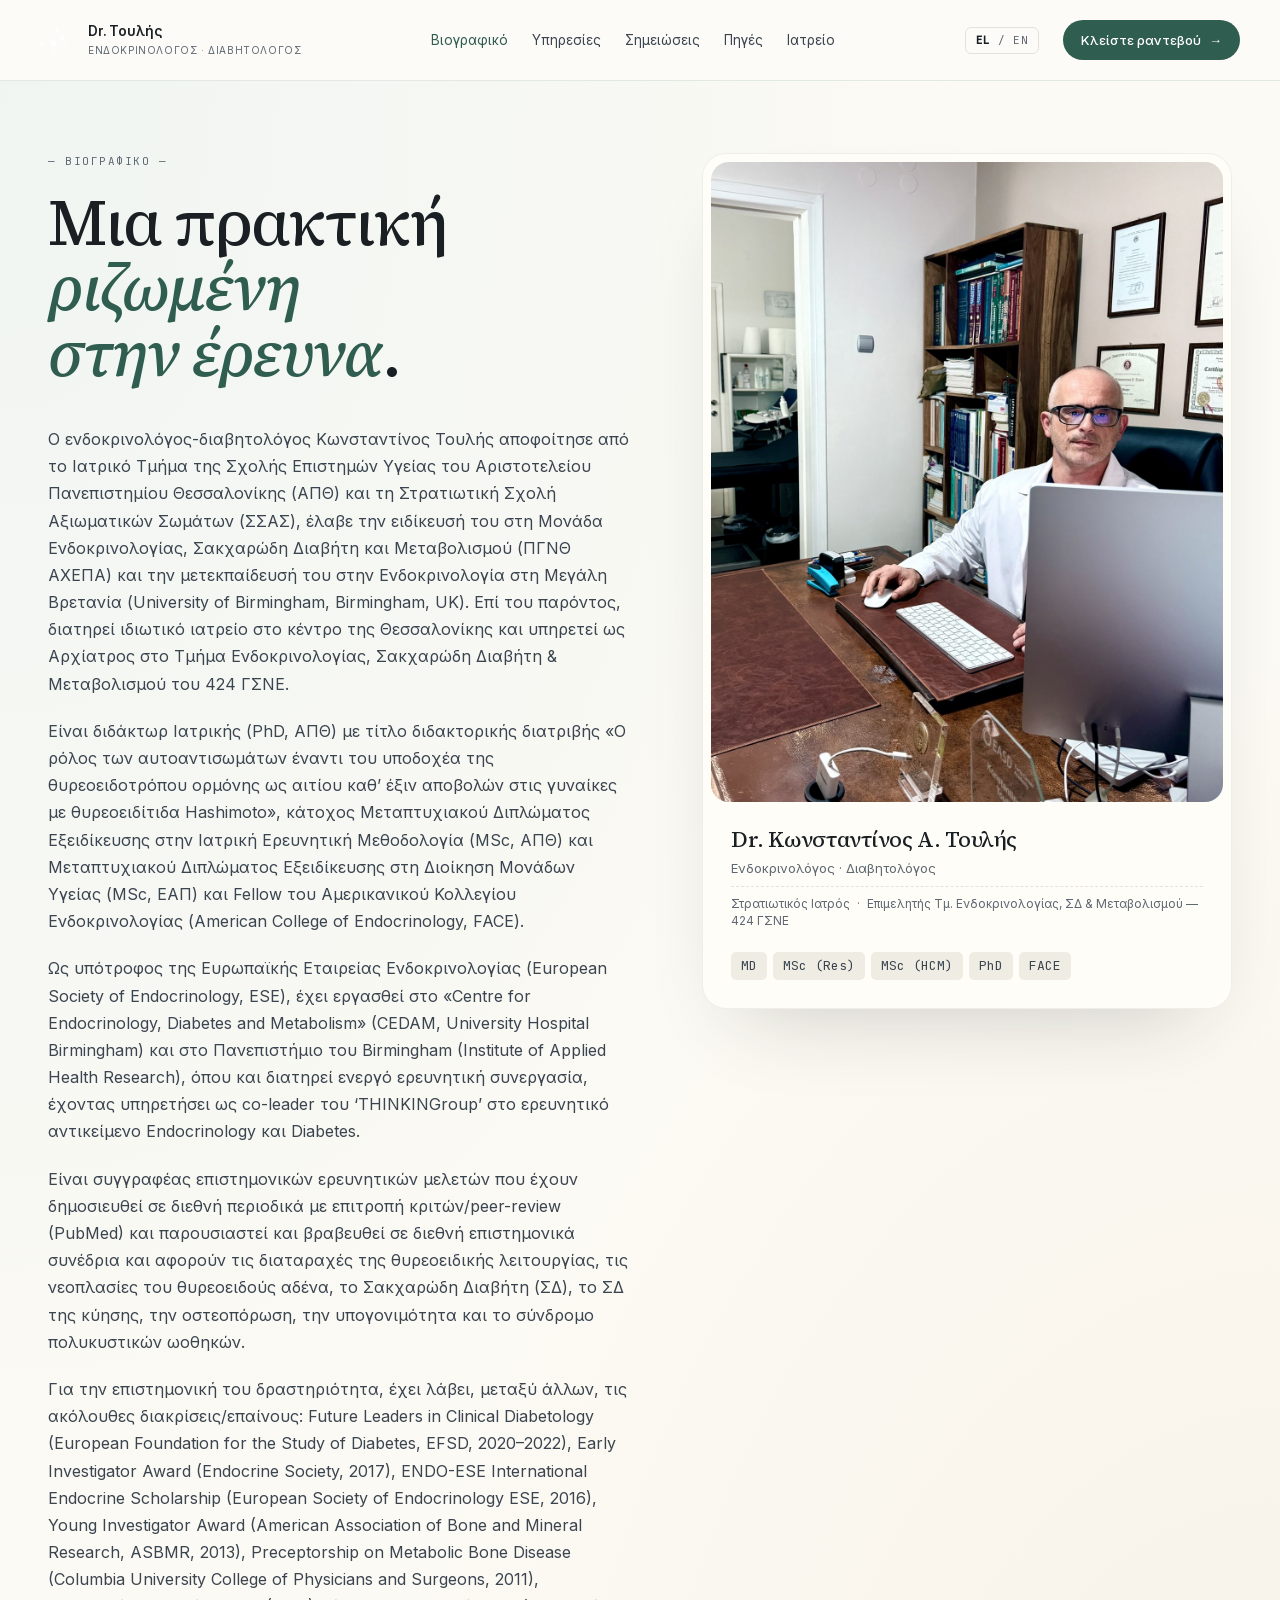
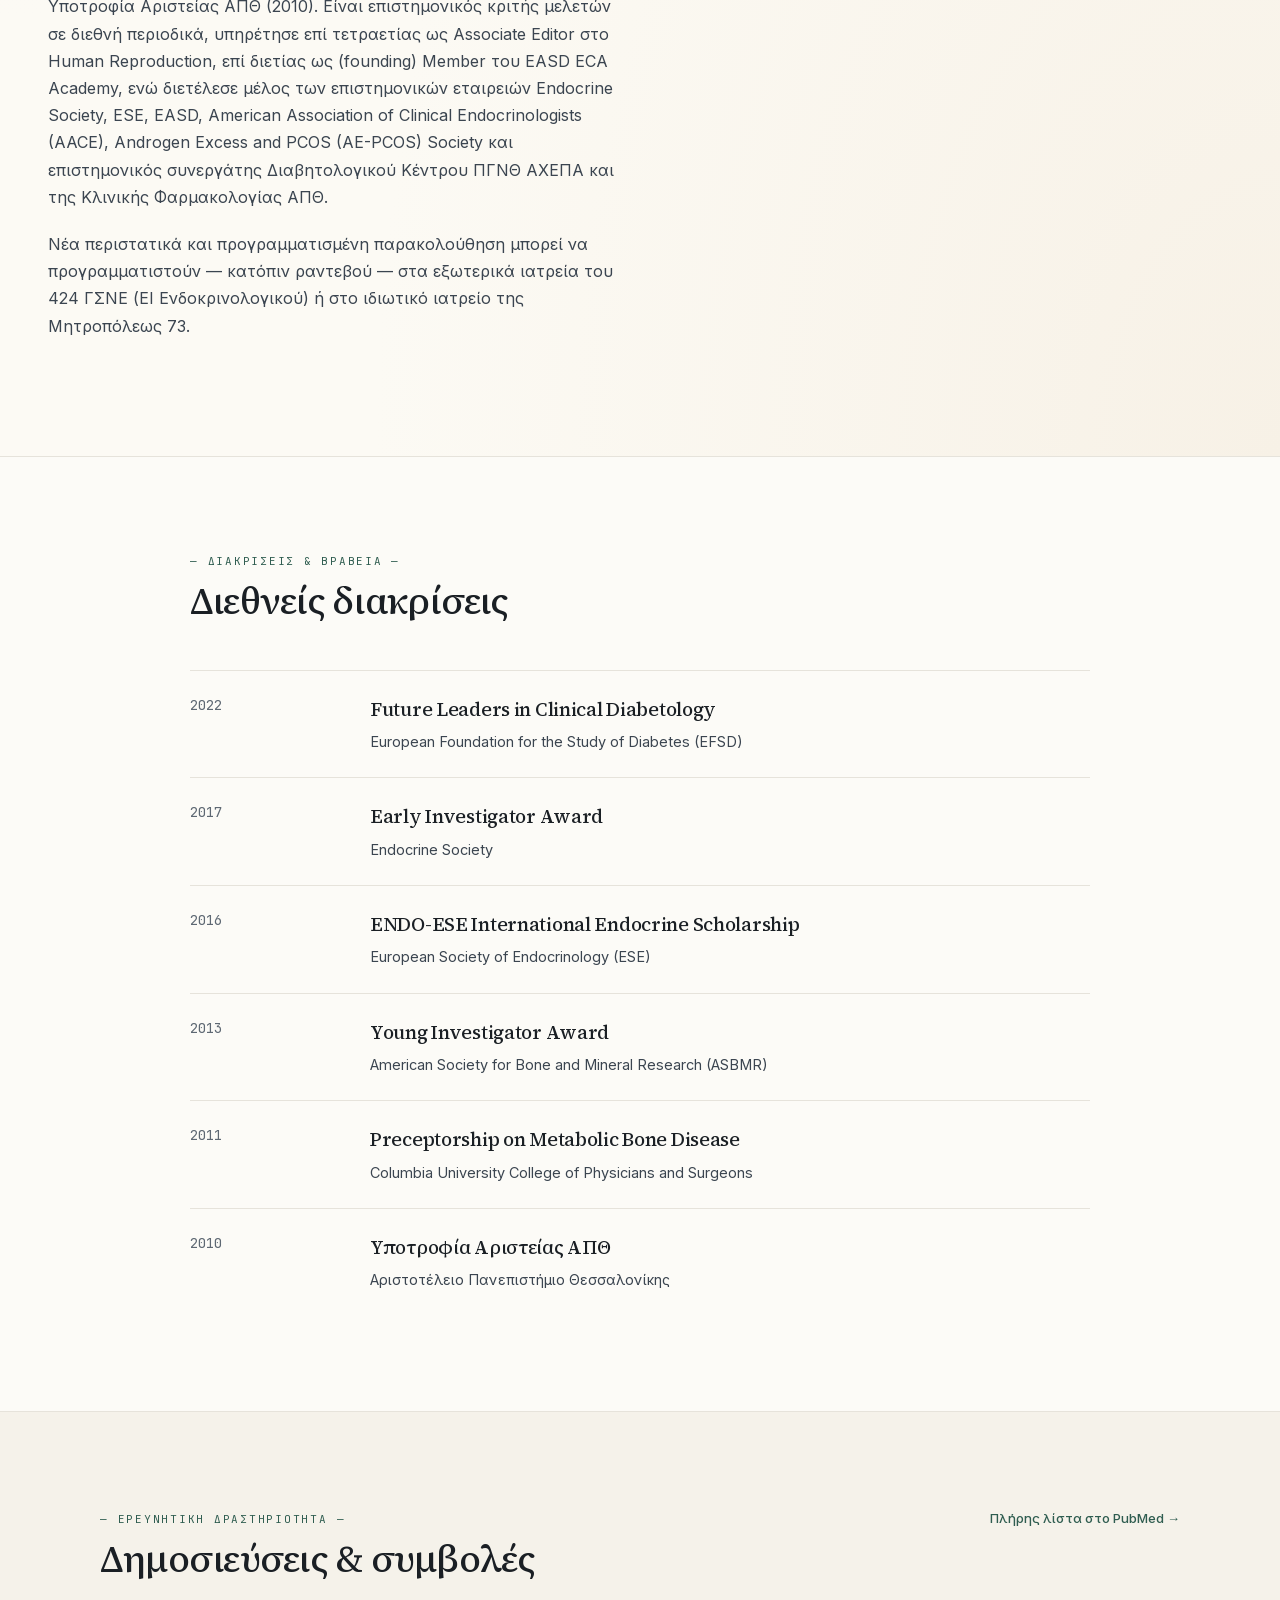
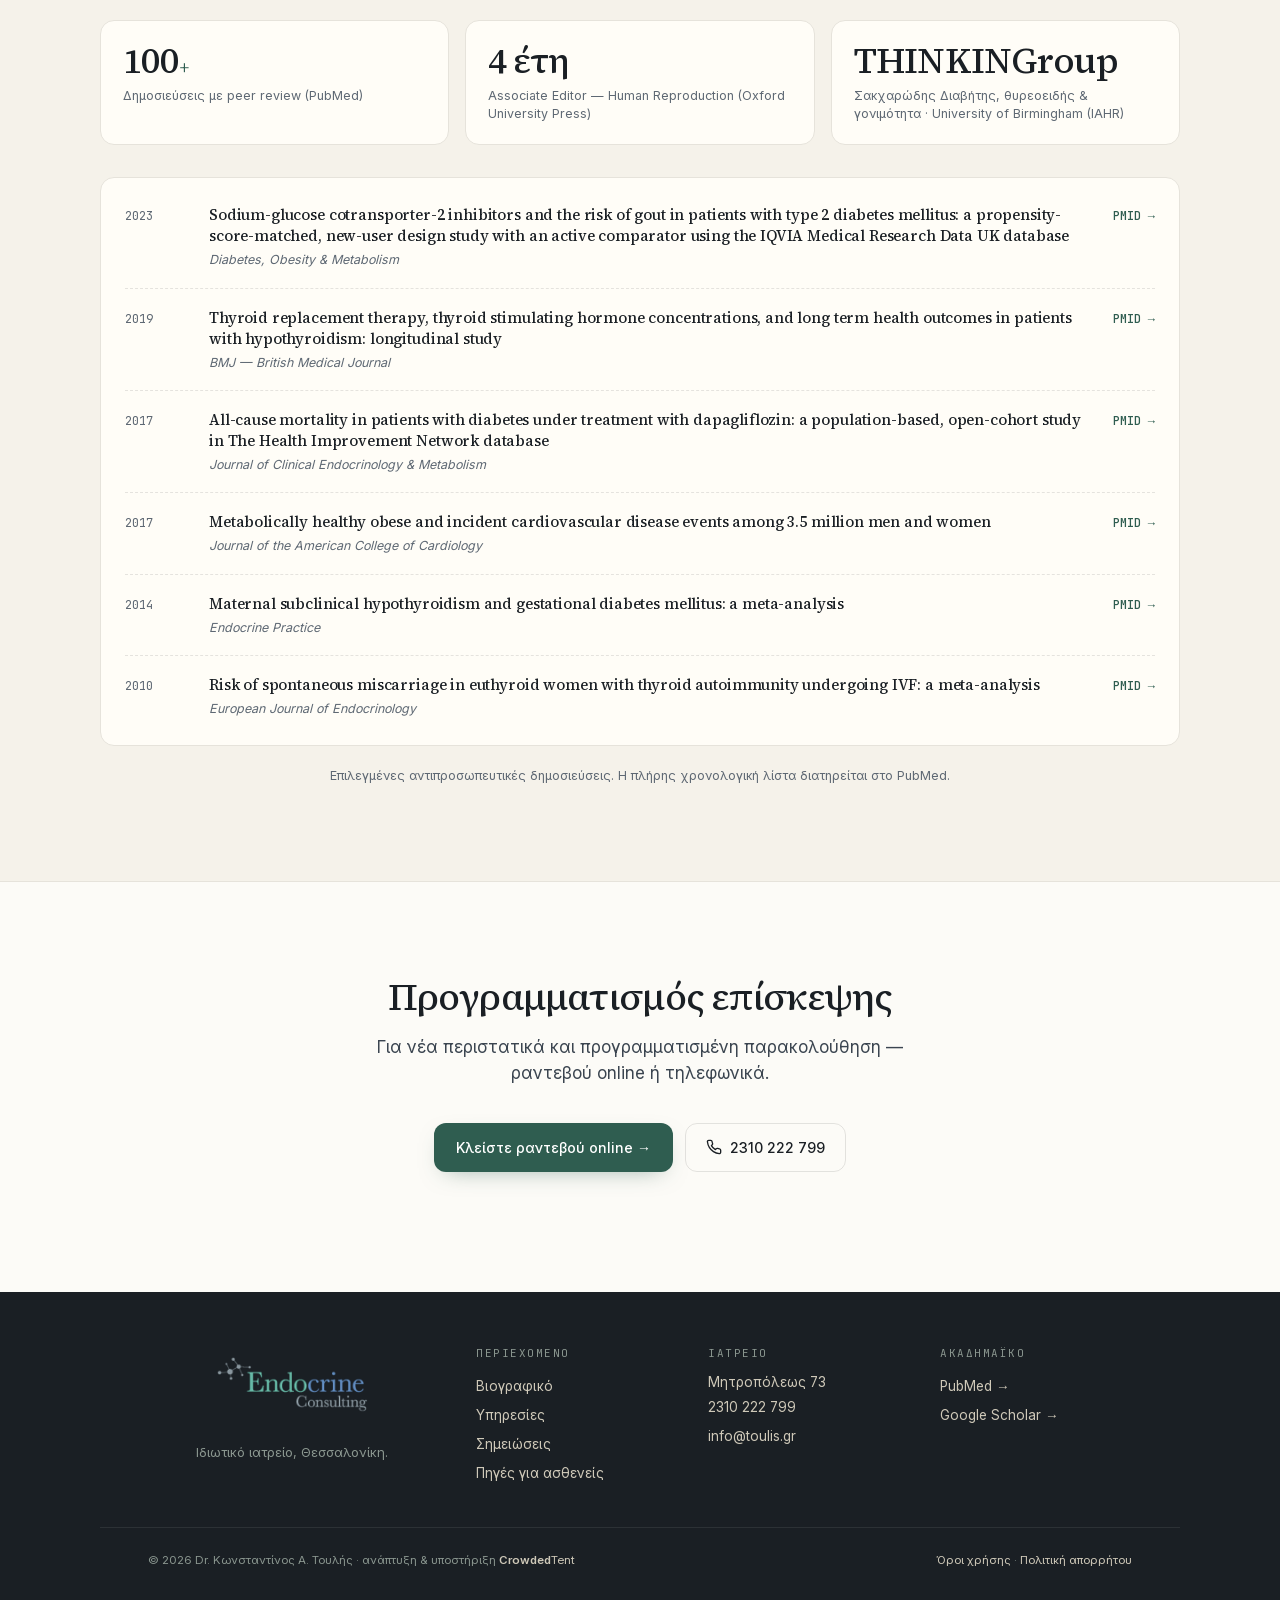
==== commit 58cc4b4f: "footer: CrowdedTent credit + site-wide Endocrine Consulting brand CrowdedTent credit - Added to the " ====
--- a/biography/index.html
+++ b/biography/index.html
@@ -277,10 +277,16 @@
 
   <footer class="site-footer">
     <div class="footer-grid">
-      <div>
-        <a href="/" class="nav__logo">
-          <img src="/assets/images/toulis-atoms.svg" alt="" class="nav__logo-mark" width="36" height="36" />
-          <span>Dr. Κωνσταντίνος Α. Τουλής<small>Ενδοκρινολόγος · Διαβητολόγος</small></span>
+      <div class="footer-brand-col">
+        <!-- "Endocrine Consulting" lockup — site-wide footer brand identity
+             for continuity with the previous site. Transparent PNG so the
+             wordmark floats directly on the dark ink footer. -->
+        <a href="/" class="footer-brand" aria-label="Dr. Κωνσταντίνος Α. Τουλής — Αρχική">
+          <img src="/assets/images/logo-pill.png"
+               alt=""
+               class="footer-brand__img"
+               width="359" height="144"
+               loading="lazy" decoding="async" />
         </a>
         <p class="footer__tag">Ιδιωτικό ιατρείο, Θεσσαλονίκη.</p>
       </div>
@@ -310,7 +316,7 @@
       </nav>
     </div>
     <div class="footer-bar">
-      <span>© 2026 Dr. Κωνσταντίνος Α. Τουλής</span>
+      <span>© 2026 Dr. Κωνσταντίνος Α. Τουλής · ανάπτυξη &amp; υποστήριξη <a class="footer-bar__credit" href="https://crowdedtent.com" target="_blank" rel="noopener"><strong>Crowded</strong>Tent</a></span>
       <span><a href="/legal/terms/">Όροι χρήσης</a> · <a href="/legal/privacy/">Πολιτική απορρήτου</a></span>
     </div>
   </footer>
--- a/assets/css/globals.min.css
+++ b/assets/css/globals.min.css
@@ -1 +1 @@
-*,*::before,*::after{box-sizing:border-box}*{margin:0}html,body{height:100%}html{scroll-behavior:smooth;-webkit-text-size-adjust:100%}img,picture,svg,video{display:block;max-width:100%;height:auto}input,button,textarea,select{font:inherit;color:inherit}button{background:0;border:0;padding:0;cursor:pointer}a{color:inherit;text-decoration:none}body{font-family:var(--font-sans);font-size:15px;line-height:1.55;color:var(--ink);background:var(--bg-warm);-webkit-font-smoothing:antialiased;-moz-osx-font-smoothing:grayscale;text-rendering:optimizeLegibility}.serif{font-family:var(--font-serif);font-weight:500;letter-spacing:-.02em}.mono{font-family:var(--font-mono)}.eyebrow{font-family:var(--font-mono);font-size:11px;letter-spacing:.14em;text-transform:uppercase;color:var(--muted)}h1,h2,h3{font-family:var(--font-serif);font-weight:500;letter-spacing:-.02em;line-height:1.05}h1{font-size:clamp(42px,6vw,72px);line-height:1.02}h2{font-size:clamp(30px,4vw,42px)}h3{font-size:20px;letter-spacing:-.015em}p{color:var(--ink-2)}a:focus-visible,button:focus-visible,[tabindex]:focus-visible{outline:2px solid var(--accent);outline-offset:3px;border-radius:4px}.container{width:100%;max-width:1200px;margin-inline:auto;padding-inline:var(--sp-6)}@media(min-width:768px){.container{padding-inline:var(--sp-10)}}.skip-link{position:absolute;top:-100px;left:var(--sp-4);background:var(--ink);color:#fff;padding:var(--sp-3) var(--sp-5);border-radius:var(--r-chip);z-index:1000;transition:top 120ms}.skip-link:focus{top:var(--sp-4)}.sr-only{position:absolute;width:1px;height:1px;padding:0;margin:-1px;overflow:hidden;clip:rect(0,0,0,0);white-space:nowrap;border:0}@media(prefers-reduced-motion:reduce){*,*::before,*::after{animation-duration:.01ms !important;animation-iteration-count:1 !important;transition-duration:.01ms !important;scroll-behavior:auto !important}}.site-header{position:sticky;top:0;z-index:50;background:var(--bg-warm);border-bottom:1px solid rgba(47,93,80,0.12);backdrop-filter:saturate(140%) blur(8px)}.nav{display:flex;align-items:center;gap:var(--sp-6);padding:var(--sp-5) var(--sp-10);font-size:13.5px}.nav__logo{display:flex;align-items:center;gap:var(--sp-3);font-weight:600;letter-spacing:-.01em;color:var(--ink)}.nav__logo-mark{width:36px;height:36px;flex-shrink:0;display:block;object-fit:contain}.nav__logo small{display:block;font-size:10px;font-weight:400;color:var(--muted);letter-spacing:.06em;text-transform:uppercase;margin-top:1px}.nav__links{display:flex;gap:var(--sp-6);margin:0 auto;padding:0;list-style:none;color:var(--ink-2)}.nav__links a{transition:color 150ms}.nav__links a:hover,.nav__links a[aria-current="page"]{color:var(--accent)}.nav__lang{font-family:var(--font-mono);font-size:11px;padding:4px 10px;border-radius:var(--r-chip);border:1px solid var(--line-dash);color:var(--muted);letter-spacing:.04em}.nav__lang b{color:var(--ink)}.nav__cta{background:var(--accent);color:#fff;padding:10px 18px;border-radius:var(--r-pill);font-size:13px;font-weight:500;display:inline-flex;align-items:center;gap:var(--sp-2);transition:background 150ms}.nav__cta::after{content:"→"}.nav__cta:hover{background:var(--accent-dark)}.nav__toggle{position:absolute;width:1px;height:1px;overflow:hidden;clip:rect(0 0 0 0);white-space:nowrap}.nav__hamburger{display:none}@media(max-width:768px){.nav{flex-wrap:wrap;gap:var(--sp-3);padding:var(--sp-4) var(--sp-5);position:relative}.nav__logo{margin-right:auto}.nav__logo small{display:none}.nav__hamburger{display:flex;flex-direction:column;justify-content:space-between;width:28px;height:22px;cursor:pointer;padding:0}.nav__hamburger-bar{display:block;width:100%;height:2px;background:var(--ink);border-radius:1px;transition:transform 220ms ease,opacity 180ms ease;transform-origin:center}.nav__toggle:focus-visible+.nav__hamburger{outline:2px solid var(--accent);outline-offset:4px;border-radius:4px}.nav__links,.nav__lang{display:none}.nav__toggle:checked ~ .nav__links{display:flex;flex-direction:column;flex-basis:100%;margin:var(--sp-3) 0 0;padding:var(--sp-3) 0 0;border-top:1px solid var(--line);gap:0}.nav__toggle:checked ~ .nav__links li{border-bottom:1px dashed var(--line)}.nav__toggle:checked ~ .nav__links li:last-child{border-bottom:0}.nav__toggle:checked ~ .nav__links a{display:block;padding:var(--sp-3) 0;font-size:16px}.nav__toggle:checked ~ .nav__lang{display:inline-block;flex-basis:100%;margin-top:var(--sp-3);padding-top:var(--sp-3);border-top:1px dashed var(--line)}.nav__toggle:checked+.nav__hamburger .nav__hamburger-bar:nth-child(1){transform:translateY(10px) rotate(45deg)}.nav__toggle:checked+.nav__hamburger .nav__hamburger-bar:nth-child(2){opacity:0}.nav__toggle:checked+.nav__hamburger .nav__hamburger-bar:nth-child(3){transform:translateY(-10px) rotate(-45deg)}}.site-footer{background:var(--ink);color:#cfc9b9;padding:56px 0 32px;font-size:14px}.site-footer a{color:#cfc9b9;display:inline-block;padding:4px 0}.site-footer a:hover{color:#fff}.site-footer .nav__logo{color:#fcfbf7}.site-footer .nav__logo small{color:#8a968f}.site-footer .footer__tag{margin-top:var(--sp-3);color:#8a968f;font-size:12.5px;line-height:1.6;max-width:260px}.footer-brand-col{text-align:center}.footer-brand-col .footer__tag{max-width:none;margin:var(--sp-5) auto 0;font-size:13px}.footer-brand{display:inline-block;background:#fcfbf7;padding:10px 18px;border-radius:999px;box-shadow:0 2px 8px rgba(0,0,0,0.14);line-height:0;width:220px;height:92px;transition:transform 220ms ease,box-shadow 220ms ease}.footer-brand:hover,.footer-brand:focus-visible{transform:translateY(-2px);box-shadow:0 5px 14px rgba(0,0,0,0.20)}.footer-brand__img{width:100%;height:100%;object-fit:contain;display:block}.footer-grid{display:grid;grid-template-columns:1.5fr 1fr 1fr 1fr;gap:40px;align-items:start;max-width:1080px;margin-inline:auto;padding-inline:var(--sp-12)}.footer-grid h3{font-family:var(--font-mono);font-size:11px;letter-spacing:.14em;text-transform:uppercase;color:#8a968f;font-weight:400;margin-bottom:var(--sp-3)}.footer-grid ul{list-style:none;padding:0}.footer-grid li{font-size:13.5px}.footer-bar{max-width:1080px;margin:40px auto 0;padding:20px var(--sp-12) 0;border-top:1px solid rgba(255,255,255,0.08);display:flex;justify-content:space-between;flex-wrap:wrap;gap:var(--sp-4);color:#8a968f;font-size:11.5px}.footer-bar a{color:#cfc9b9}@media(max-width:900px){.footer-grid{grid-template-columns:1fr 1fr;gap:var(--sp-8)}}@media(max-width:560px){.footer-grid{grid-template-columns:1fr;padding-inline:var(--sp-6)}.footer-bar{padding-inline:var(--sp-6)}}.page-shell{min-height:60vh;display:grid;place-items:center;padding:var(--sp-16) var(--sp-6);text-align:center}.page-shell h1{color:var(--ink)}.page-shell p{color:var(--muted);margin-top:var(--sp-4);max-width:56ch}.page-shell__links{list-style:none;padding:0;margin:var(--sp-6) 0 0;display:flex;flex-wrap:wrap;gap:var(--sp-3) var(--sp-6);justify-content:center;font-size:14px}.page-shell__links a{color:var(--accent);text-decoration:none;border-bottom:1px solid var(--line-dash)}.page-shell__links a:hover{border-bottom-color:var(--accent)}.page-shell__cta{margin-top:var(--sp-8)}+*,*::before,*::after{box-sizing:border-box}*{margin:0}html,body{height:100%}html{scroll-behavior:smooth;-webkit-text-size-adjust:100%}img,picture,svg,video{display:block;max-width:100%;height:auto}input,button,textarea,select{font:inherit;color:inherit}button{background:0;border:0;padding:0;cursor:pointer}a{color:inherit;text-decoration:none}body{font-family:var(--font-sans);font-size:15px;line-height:1.55;color:var(--ink);background:var(--bg-warm);-webkit-font-smoothing:antialiased;-moz-osx-font-smoothing:grayscale;text-rendering:optimizeLegibility}.serif{font-family:var(--font-serif);font-weight:500;letter-spacing:-.02em}.mono{font-family:var(--font-mono)}.eyebrow{font-family:var(--font-mono);font-size:11px;letter-spacing:.14em;text-transform:uppercase;color:var(--muted)}h1,h2,h3{font-family:var(--font-serif);font-weight:500;letter-spacing:-.02em;line-height:1.05}h1{font-size:clamp(42px,6vw,72px);line-height:1.02}h2{font-size:clamp(30px,4vw,42px)}h3{font-size:20px;letter-spacing:-.015em}p{color:var(--ink-2)}a:focus-visible,button:focus-visible,[tabindex]:focus-visible{outline:2px solid var(--accent);outline-offset:3px;border-radius:4px}.container{width:100%;max-width:1200px;margin-inline:auto;padding-inline:var(--sp-6)}@media(min-width:768px){.container{padding-inline:var(--sp-10)}}.skip-link{position:absolute;top:-100px;left:var(--sp-4);background:var(--ink);color:#fff;padding:var(--sp-3) var(--sp-5);border-radius:var(--r-chip);z-index:1000;transition:top 120ms}.skip-link:focus{top:var(--sp-4)}.sr-only{position:absolute;width:1px;height:1px;padding:0;margin:-1px;overflow:hidden;clip:rect(0,0,0,0);white-space:nowrap;border:0}@media(prefers-reduced-motion:reduce){*,*::before,*::after{animation-duration:.01ms !important;animation-iteration-count:1 !important;transition-duration:.01ms !important;scroll-behavior:auto !important}}.site-header{position:sticky;top:0;z-index:50;background:var(--bg-warm);border-bottom:1px solid rgba(47,93,80,0.12);backdrop-filter:saturate(140%) blur(8px)}.nav{display:flex;align-items:center;gap:var(--sp-6);padding:var(--sp-5) var(--sp-10);font-size:13.5px}.nav__logo{display:flex;align-items:center;gap:var(--sp-3);font-weight:600;letter-spacing:-.01em;color:var(--ink)}.nav__logo-mark{width:36px;height:36px;flex-shrink:0;display:block;object-fit:contain}.nav__logo small{display:block;font-size:10px;font-weight:400;color:var(--muted);letter-spacing:.06em;text-transform:uppercase;margin-top:1px}.nav__links{display:flex;gap:var(--sp-6);margin:0 auto;padding:0;list-style:none;color:var(--ink-2)}.nav__links a{transition:color 150ms}.nav__links a:hover,.nav__links a[aria-current="page"]{color:var(--accent)}.nav__lang{font-family:var(--font-mono);font-size:11px;padding:4px 10px;border-radius:var(--r-chip);border:1px solid var(--line-dash);color:var(--muted);letter-spacing:.04em}.nav__lang b{color:var(--ink)}.nav__cta{background:var(--accent);color:#fff;padding:10px 18px;border-radius:var(--r-pill);font-size:13px;font-weight:500;display:inline-flex;align-items:center;gap:var(--sp-2);transition:background 150ms}.nav__cta::after{content:"→"}.nav__cta:hover{background:var(--accent-dark)}.nav__toggle{position:absolute;width:1px;height:1px;overflow:hidden;clip:rect(0 0 0 0);white-space:nowrap}.nav__hamburger{display:none}@media(max-width:768px){.nav{flex-wrap:wrap;gap:var(--sp-3);padding:var(--sp-4) var(--sp-5);position:relative}.nav__logo{margin-right:auto}.nav__logo small{display:none}.nav__hamburger{display:flex;flex-direction:column;justify-content:space-between;width:28px;height:22px;cursor:pointer;padding:0}.nav__hamburger-bar{display:block;width:100%;height:2px;background:var(--ink);border-radius:1px;transition:transform 220ms ease,opacity 180ms ease;transform-origin:center}.nav__toggle:focus-visible+.nav__hamburger{outline:2px solid var(--accent);outline-offset:4px;border-radius:4px}.nav__links,.nav__lang{display:none}.nav__toggle:checked ~ .nav__links{display:flex;flex-direction:column;flex-basis:100%;margin:var(--sp-3) 0 0;padding:var(--sp-3) 0 0;border-top:1px solid var(--line);gap:0}.nav__toggle:checked ~ .nav__links li{border-bottom:1px dashed var(--line)}.nav__toggle:checked ~ .nav__links li:last-child{border-bottom:0}.nav__toggle:checked ~ .nav__links a{display:block;padding:var(--sp-3) 0;font-size:16px}.nav__toggle:checked ~ .nav__lang{display:inline-block;flex-basis:100%;margin-top:var(--sp-3);padding-top:var(--sp-3);border-top:1px dashed var(--line)}.nav__toggle:checked+.nav__hamburger .nav__hamburger-bar:nth-child(1){transform:translateY(10px) rotate(45deg)}.nav__toggle:checked+.nav__hamburger .nav__hamburger-bar:nth-child(2){opacity:0}.nav__toggle:checked+.nav__hamburger .nav__hamburger-bar:nth-child(3){transform:translateY(-10px) rotate(-45deg)}}.site-footer{background:var(--ink);color:#cfc9b9;padding:56px 0 32px;font-size:14px}.site-footer a{color:#cfc9b9;display:inline-block;padding:4px 0}.site-footer a:hover{color:#fff}.site-footer .nav__logo{color:#fcfbf7}.site-footer .nav__logo small{color:#8a968f}.site-footer .footer__tag{margin-top:var(--sp-3);color:#8a968f;font-size:12.5px;line-height:1.6;max-width:260px}.footer-brand-col{text-align:center}.footer-brand-col .footer__tag{max-width:none;margin:var(--sp-4) auto 0;font-size:13px}.footer-brand{display:inline-block;line-height:0;width:180px;height:72px;transition:transform 220ms ease,opacity 220ms ease;opacity:.92}.footer-brand:hover,.footer-brand:focus-visible{transform:translateY(-1px);opacity:1}.footer-brand__img{width:100%;height:100%;object-fit:contain;display:block}.footer-grid{display:grid;grid-template-columns:1.5fr 1fr 1fr 1fr;gap:40px;align-items:start;max-width:1080px;margin-inline:auto;padding-inline:var(--sp-12)}.footer-grid h3{font-family:var(--font-mono);font-size:11px;letter-spacing:.14em;text-transform:uppercase;color:#8a968f;font-weight:400;margin-bottom:var(--sp-3)}.footer-grid ul{list-style:none;padding:0}.footer-grid li{font-size:13.5px}.footer-bar{max-width:1080px;margin:40px auto 0;padding:20px var(--sp-12) 0;border-top:1px solid rgba(255,255,255,0.08);display:flex;justify-content:space-between;flex-wrap:wrap;gap:var(--sp-4);color:#8a968f;font-size:11.5px}.footer-bar a{color:#cfc9b9}@media(max-width:900px){.footer-grid{grid-template-columns:1fr 1fr;gap:var(--sp-8)}}@media(max-width:560px){.footer-grid{grid-template-columns:1fr;padding-inline:var(--sp-6)}.footer-bar{padding-inline:var(--sp-6)}}.page-shell{min-height:60vh;display:grid;place-items:center;padding:var(--sp-16) var(--sp-6);text-align:center}.page-shell h1{color:var(--ink)}.page-shell p{color:var(--muted);margin-top:var(--sp-4);max-width:56ch}.page-shell__links{list-style:none;padding:0;margin:var(--sp-6) 0 0;display:flex;flex-wrap:wrap;gap:var(--sp-3) var(--sp-6);justify-content:center;font-size:14px}.page-shell__links a{color:var(--accent);text-decoration:none;border-bottom:1px solid var(--line-dash)}.page-shell__links a:hover{border-bottom-color:var(--accent)}.page-shell__cta{margin-top:var(--sp-8)}
--- a/assets/css/components.min.css
+++ b/assets/css/components.min.css
@@ -1 +1 @@
-.hero{background:var(--bg-warm);padding-top:var(--sp-24);padding-bottom:var(--sp-12)}.hero__inner{max-width:820px;margin:0 auto;padding:0 var(--sp-12);text-align:center}.hero__rule{width:40px;height:2px;background:var(--accent);margin:0 auto}.hero__eyebrow{margin-top:var(--sp-6);color:var(--accent);letter-spacing:.18em}.hero__title{margin:var(--sp-6) 0;font-size:clamp(42px,6vw,72px);line-height:1.02}.hero__sub{font-size:19px;line-height:1.55;color:var(--ink-2);max-width:54ch;margin:0 auto var(--sp-10)}.hero__em{font-style:italic;color:var(--accent);font-size:1.18em}.hero__actions{display:flex;gap:var(--sp-3);justify-content:center;flex-wrap:wrap}.hero__availability{margin-top:var(--sp-8);display:inline-flex;justify-content:center;align-items:center;gap:var(--sp-3);font-size:13px;color:var(--ink-2)}.hero__dot{width:8px;height:8px;border-radius:50%;background:var(--ok);box-shadow:0 0 0 4px var(--ok-ring);flex-shrink:0}@media(prefers-reduced-motion:no-preference){.hero__dot{animation:pulse-ok 2.4s ease-out infinite}}@keyframes pulse-ok{0%{box-shadow:0 0 0 0 rgba(59,140,100,0.5)}70%{box-shadow:0 0 0 10px rgba(59,140,100,0)}100%{box-shadow:0 0 0 0 rgba(59,140,100,0)}}.btn{display:inline-flex;align-items:center;gap:var(--sp-2);font-family:inherit;font-size:14px;font-weight:500;padding:14px 22px;border-radius:12px;cursor:pointer;text-decoration:none;transition:background 150ms,color 150ms,border-color 150ms,transform 150ms}.btn--primary{background:var(--accent);color:#fff;border:0;box-shadow:var(--shadow-raised)}.btn--primary:hover{background:var(--accent-dark);transform:translateY(-1px)}.btn--ghost{background:transparent;border:1px solid var(--line-dash);color:var(--ink);padding:13px 20px}.btn--ghost:hover{border-color:var(--accent);color:var(--accent)}.stats{max-width:1100px;margin:var(--sp-16) auto 0;padding:0 var(--sp-12) var(--sp-24)}.stats__grid{display:grid;grid-template-columns:repeat(4,1fr);gap:var(--sp-4)}.stat-card{background:var(--card);border:1px solid var(--line);border-radius:16px;padding:28px 24px;box-shadow:var(--shadow-card)}.stat-card__big{font-family:var(--font-serif);font-weight:500;font-size:44px;letter-spacing:-.03em;line-height:1;color:var(--ink)}.stat-card__big sup{font-size:22px;color:var(--accent);vertical-align:baseline;font-feature-settings:normal;margin-left:2px}.stat-card__cap{font-size:12px;color:var(--muted);margin-top:10px;line-height:1.4}.creds{display:flex;justify-content:center;gap:var(--sp-3);margin-top:var(--sp-5);flex-wrap:wrap;align-items:center}.creds__label{font-family:var(--font-mono);font-size:11px;letter-spacing:.08em;color:var(--muted)}.cred-pill{font-family:var(--font-mono);font-size:13px;padding:4px 10px;border-radius:5px;background:var(--paper-2);color:var(--ink-2)}.approach{background:var(--paper);padding:var(--sp-24) var(--sp-12);border-top:1px solid var(--line);border-bottom:1px solid var(--line)}.approach__inner{max-width:820px;margin:0 auto;text-align:center}.approach__label{font-family:var(--font-mono);font-size:11px;letter-spacing:.16em;text-transform:uppercase;color:var(--accent)}.approach__quote{font-family:var(--font-serif);font-style:italic;font-weight:400;font-size:clamp(24px,3.4vw,34px);line-height:1.25;margin:var(--sp-5) 0 0;color:var(--ink);letter-spacing:-.01em}.tease{background:var(--bg-warm);padding:var(--sp-24) var(--sp-12)}.tease__inner{max-width:1080px;margin:0 auto}.tease__head{text-align:center;margin-bottom:var(--sp-12)}.tease__label{font-family:var(--font-mono);font-size:11px;letter-spacing:.14em;text-transform:uppercase;color:var(--muted)}.tease__title{font-size:clamp(30px,4vw,42px);line-height:1.05;margin:var(--sp-3) 0 var(--sp-4)}.tease__title em{font-style:italic;color:var(--accent)}.tease__sub{font-size:16px;color:var(--ink-2);margin:0 auto;max-width:56ch}.tease__grid{display:grid;grid-template-columns:repeat(4,1fr);gap:var(--sp-4)}.tease-card{background:var(--card);border:1px solid var(--line);border-radius:var(--r-card);padding:24px 22px;display:flex;flex-direction:column;gap:var(--sp-2);min-height:170px;text-decoration:none;color:inherit;transition:border-color 150ms,transform 150ms}.tease-card:hover{border-color:var(--accent);transform:translateY(-2px)}.tease-card__num{font-family:var(--font-mono);font-size:11px;color:var(--muted);letter-spacing:.08em}.tease-card__title{font-family:var(--font-serif);font-weight:500;font-size:20px;letter-spacing:-.015em;margin:var(--sp-1) 0 2px}.tease-card__desc{font-size:12.5px;color:var(--muted);flex:1;line-height:1.5}.tease-card__link{font-size:12px;color:var(--accent);font-weight:500;margin-top:auto}.tease__cta-row{text-align:center;margin-top:var(--sp-10)}.practice{background:var(--paper);padding:var(--sp-24) var(--sp-12);border-top:1px solid var(--line)}.practice__inner{max-width:1080px;margin:0 auto}.practice__head{text-align:center;margin-bottom:var(--sp-12)}.practice__label{font-family:var(--font-mono);font-size:11px;letter-spacing:.14em;text-transform:uppercase;color:var(--muted)}.practice__title{font-size:clamp(30px,4vw,42px);line-height:1.05;margin:var(--sp-3) 0 0}.practice__row{display:grid;grid-template-columns:1fr 1fr;gap:var(--sp-5)}.practice-card{background:var(--card);border:1px solid var(--line);border-radius:var(--r-card-lg);padding:36px;display:flex;flex-direction:column;gap:var(--sp-3);min-height:240px;text-decoration:none;color:inherit;transition:transform 150ms,box-shadow 150ms}.practice-card:hover{transform:translateY(-2px);box-shadow:var(--shadow-hero)}.practice-card--booking{background:var(--accent-sage);border-color:var(--accent-sage-border)}.practice-card__icon{width:28px;height:28px;color:var(--accent);flex-shrink:0}.practice-card__label{font-family:var(--font-mono);font-size:11px;letter-spacing:.14em;text-transform:uppercase;color:var(--muted)}.practice-card--booking .practice-card__label{color:var(--accent);opacity:1}.practice-card__title{font-family:var(--font-serif);font-weight:500;font-size:clamp(24px,3vw,32px);letter-spacing:-.02em;margin:var(--sp-1) 0 var(--sp-2);line-height:1.1}.practice-card__desc{font-size:14.5px;color:var(--ink-2);line-height:1.55;flex:1}.practice-card--booking .practice-card__desc{color:var(--ink-2)}.practice-card__cta{font-size:14px;font-weight:500;color:var(--accent);display:inline-flex;align-items:center;gap:var(--sp-2);margin-top:var(--sp-2)}.practice-card--booking .practice-card__cta{background:var(--accent);color:#fff;padding:10px 18px;border-radius:var(--r-pill);margin-top:var(--sp-4);transition:background-color 160ms ease,transform 160ms ease}.practice-card--booking:hover .practice-card__cta,.practice-card--booking:focus-visible .practice-card__cta{background:var(--accent-dark);transform:translateX(2px)}.practice__meta{display:grid;grid-template-columns:repeat(3,1fr);gap:var(--sp-4);margin-top:var(--sp-8)}.meta-card{background:var(--card);border:1px solid var(--line);border-radius:12px;padding:22px 20px}.meta-card__label{font-family:var(--font-mono);font-size:10px;letter-spacing:.16em;text-transform:uppercase;color:var(--muted);margin-bottom:10px}.meta-card__value{font-size:16px;color:var(--ink);line-height:1.5}.meta-card__tail{color:var(--muted);font-size:13.5px}.meta-card__link{font-size:16px;color:var(--accent);font-weight:500}.meta-card__link:hover{text-decoration:underline}.bio-hero{background:radial-gradient(ellipse at top left,#f0f5f2 0,transparent 55%),radial-gradient(ellipse at bottom right,#f7f1e6 0,transparent 50%),var(--bg-editor)}.bio-hero__inner{max-width:1280px;margin:0 auto;display:grid;grid-template-columns:1.1fr 1fr;gap:72px;padding:72px var(--sp-12) 96px;align-items:start}.bio-hero__title{font-size:clamp(40px,5.4vw,64px);line-height:1.02;margin:var(--sp-5) 0 var(--sp-10)}.bio-hero__accent{font-style:italic;color:var(--accent)}.bio-hero__lede,.bio-hero__p{font-size:16px;line-height:1.7;color:var(--ink-2);margin:0 0 var(--sp-5)}.bio-portrait{width:100%}@media(min-width:1024px){.bio-portrait{position:sticky;top:var(--sp-10)}}.bio-portrait__card{background:var(--card);border:1px solid rgba(0,0,0,0.06);border-radius:var(--r-hero);padding:8px;box-shadow:var(--shadow-portrait)}.bio-portrait__image{width:100%;height:auto;display:block;border-radius:18px;aspect-ratio:4 / 5;object-fit:cover;background:var(--paper-2)}.bio-portrait__meta{padding:20px 20px 8px}.bio-portrait__name{font-size:22px;letter-spacing:-.02em;color:var(--ink);margin:0}.bio-portrait__sub{font-size:13px;color:var(--muted);margin:2px 0 0}.bio-portrait__role{font-size:12px;line-height:1.45;color:var(--muted);margin:8px 0 0;padding-top:8px;border-top:1px dashed var(--line)}.bio-portrait__role-sep{display:inline-block;margin:0 4px;color:var(--accent-2)}.bio-portrait__creds{display:flex;flex-wrap:wrap;gap:6px;padding:14px 20px 20px;margin:0;list-style:none}.timeline{background:var(--bg-warm);padding:var(--sp-24) var(--sp-12);border-top:1px solid var(--line)}.timeline__inner{max-width:900px;margin:0 auto}.timeline__head{margin-bottom:var(--sp-12)}.timeline__label{font-family:var(--font-mono);font-size:11px;letter-spacing:.16em;text-transform:uppercase;color:var(--accent)}.timeline__title{font-size:clamp(28px,3.6vw,38px);margin:var(--sp-3) 0 0}.timeline__note{font-size:13px;color:var(--muted);margin-top:10px}.timeline__list{list-style:none;padding:0;margin:0}.tl-row{display:grid;grid-template-columns:140px 1fr;gap:var(--sp-10);padding:var(--sp-6) 0;border-top:1px solid var(--line);align-items:start}.tl-row__year{font-family:var(--font-mono);font-size:14px;color:var(--muted)}.tl-row__title{font-size:19px;letter-spacing:-.015em;margin:0 0 6px;color:var(--ink);font-weight:500}.tl-row__detail{font-size:14.5px;color:var(--ink-2);line-height:1.6;margin:0}.publications{background:var(--paper);padding:var(--sp-24) var(--sp-12);border-top:1px solid var(--line)}.publications__inner{max-width:1080px;margin:0 auto}.publications__head{display:flex;align-items:baseline;justify-content:space-between;flex-wrap:wrap;gap:var(--sp-4);margin-bottom:var(--sp-10)}.publications__label{font-family:var(--font-mono);font-size:11px;letter-spacing:.16em;text-transform:uppercase;color:var(--accent)}.publications__title{font-size:clamp(28px,3.6vw,38px);margin:var(--sp-3) 0 0}.publications__pubmed{font-size:13px;color:var(--accent);font-weight:500}.publications__pubmed:hover{text-decoration:underline}.pub-stats{display:grid;grid-template-columns:repeat(3,1fr);gap:var(--sp-4);margin-bottom:var(--sp-8)}.pub-stat{background:var(--card);border:1px solid var(--line);border-radius:var(--r-card);padding:22px}.pub-stat__big{font-size:36px;letter-spacing:-.02em;line-height:1;margin:0;color:var(--ink);font-weight:500}.pub-stat__big sup{font-size:18px;color:var(--accent);vertical-align:baseline;margin-left:2px}.pub-stat__cap{font-size:12.5px;color:var(--muted);margin:8px 0 0;line-height:1.4}.pub-list{background:var(--card);border:1px solid var(--line);border-radius:var(--r-card);padding:8px var(--sp-6);list-style:none;margin:0}.pub{display:grid;grid-template-columns:64px 1fr auto;gap:var(--sp-5);align-items:baseline;padding:18px 0;border-bottom:1px dashed var(--line-dash)}.pub:last-child{border-bottom:0}.pub__yr{font-family:var(--font-mono);font-size:12px;color:var(--muted)}.pub__title{font-size:15px;letter-spacing:-.01em;line-height:1.4;margin:0;color:var(--ink);font-weight:500}.pub__journal{font-size:12.5px;color:var(--muted);font-style:italic;margin:4px 0 0}.pub__link{font-family:var(--font-mono);font-size:12px;color:var(--accent);font-weight:500;white-space:nowrap}.pub__link:hover{text-decoration:underline}.pub-list__note{margin-top:var(--sp-5);font-size:12.5px;color:var(--muted);text-align:center}.bio-cta{background:var(--bg-warm);padding:var(--sp-24) var(--sp-12) 120px;text-align:center;border-top:1px solid var(--line)}.bio-cta__title{font-size:clamp(28px,3.6vw,38px);margin:0 0 var(--sp-4);color:var(--ink)}.bio-cta__sub{font-size:17px;color:var(--ink-2);max-width:52ch;margin:0 auto var(--sp-9);line-height:1.55}.bio-cta__actions{display:flex;gap:var(--sp-3);justify-content:center;flex-wrap:wrap}.bio-cta__icon{width:16px;height:16px}.services-hero{padding:var(--sp-24) var(--sp-12) var(--sp-16);background:radial-gradient(ellipse at top right,#f0f5f2 0,transparent 55%),var(--bg-editor);border-bottom:1px solid var(--line)}.services-hero__inner{max-width:900px;margin:0 auto}.services-hero__title{font-size:clamp(36px,4.8vw,56px);line-height:1.05;letter-spacing:-.015em;margin:var(--sp-3) 0 var(--sp-6)}.services-hero__title em{font-style:italic;color:var(--accent)}.services-hero__lede{font-size:18px;line-height:1.6;color:var(--ink-2);max-width:62ch;margin:0 0 var(--sp-10)}.services-jump{display:flex;flex-wrap:wrap;gap:var(--sp-2) var(--sp-3);padding-top:var(--sp-6);border-top:1px dashed var(--line-dash)}.services-jump a{font-family:var(--font-mono);font-size:11.5px;letter-spacing:.04em;color:var(--ink-2);text-decoration:none;padding:6px 12px;border:1px solid var(--line);border-radius:var(--r-pill);background:var(--card);transition:border-color 150ms,color 150ms,background 150ms}.services-jump a:hover{border-color:var(--accent);color:var(--accent);background:var(--accent-soft)}.services-pillar{padding:var(--sp-20) var(--sp-12);border-bottom:1px solid var(--line);scroll-margin-top:var(--sp-12)}.services-pillar--alt{background:var(--bg-warm)}.services-pillar__inner{max-width:900px;margin:0 auto}.services-pillar__head{display:grid;grid-template-columns:auto 1fr;gap:var(--sp-6);align-items:end;margin-bottom:var(--sp-10);padding-bottom:var(--sp-6);border-bottom:1px solid var(--line)}.services-pillar__roman{font-family:var(--font-serif);font-style:italic;font-weight:400;font-size:clamp(56px,8vw,88px);line-height:.9;color:var(--accent-2);margin:0;letter-spacing:-.02em}.services-pillar__label{font-family:var(--font-mono);font-size:11px;letter-spacing:.16em;text-transform:uppercase;color:var(--muted);margin:0 0 var(--sp-2)}.services-pillar__title{font-size:clamp(26px,3.4vw,36px);letter-spacing:-.015em;margin:0;color:var(--ink)}.svc-list{list-style:none;margin:0;padding:0;display:flex;flex-direction:column}.svc-row{display:grid;grid-template-columns:56px 1fr;gap:var(--sp-6);align-items:baseline;padding:var(--sp-6) 0;border-bottom:1px dashed var(--line-dash);scroll-margin-top:var(--sp-12)}.svc-row:last-child{border-bottom:0}.svc-row__num{font-family:var(--font-mono);font-size:12px;letter-spacing:.06em;color:var(--muted);padding-top:4px}.svc-row__title{font-weight:500;font-size:clamp(20px,2.2vw,24px);line-height:1.25;letter-spacing:-.01em;color:var(--ink);margin:0 0 var(--sp-2)}.svc-row__desc{font-size:15.5px;line-height:1.6;color:var(--ink-2);margin:0;max-width:62ch}.svc-row__highlight{display:block;margin-top:var(--sp-2);padding:var(--sp-3) var(--sp-4);background:var(--accent-soft);border-left:2px solid var(--accent);border-radius:0 var(--r-chip) var(--r-chip) 0;font-weight:400;color:var(--ink);font-size:14.5px;line-height:1.55}.svc-row__highlight em{font-style:italic;color:var(--accent-dark)}.svc-figure{margin:var(--sp-12) auto 0;padding:0;max-width:720px;display:grid;grid-template-columns:280px 1fr;gap:var(--sp-6);align-items:end}.svc-figure img{width:100%;height:auto;display:block;border-radius:var(--r-card);border:1px solid var(--line);background:var(--paper-2);aspect-ratio:3 / 4;object-fit:cover}.svc-figure__cap{margin:0;padding-bottom:var(--sp-4);font-size:14px;line-height:1.65;color:var(--ink-2);font-style:italic;max-width:38ch}.svc-tech-link{display:block;margin:var(--sp-12) auto 0;max-width:560px;padding:var(--sp-8) var(--sp-7) var(--sp-7);text-align:center;text-decoration:none;color:inherit;background:var(--accent-soft);border:1px solid var(--line);border-radius:var(--r-card);box-shadow:0 1px 2px rgba(0,0,0,0.04);transition:background-color .25s ease,transform .25s ease}.svc-tech-link:hover,.svc-tech-link:focus-visible{background-color:var(--accent-sage);transform:translateY(-1px)}.svc-tech-link:focus-visible{outline:2px solid var(--accent);outline-offset:4px}.svc-tech-link__eyebrow{display:block;font-family:var(--font-mono);font-size:11px;letter-spacing:.14em;text-transform:uppercase;color:var(--ink-3);margin-bottom:var(--sp-3)}.svc-tech-link__title{display:block;font-size:clamp(22px,2.6vw,28px);line-height:1.2;font-style:italic;color:var(--accent);margin-bottom:var(--sp-3)}.svc-tech-link__arrow{display:inline-block;font-style:normal;margin-left:.25em;transition:transform .25s ease}.svc-tech-link:hover .svc-tech-link__arrow,.svc-tech-link:focus-visible .svc-tech-link__arrow{transform:translate(2px,-2px)}.svc-tech-link__desc{display:block;max-width:44ch;margin:0 auto;font-size:15px;line-height:1.65;color:var(--ink-2)}.contact-hero{padding:var(--sp-24) var(--sp-12) var(--sp-16);background:radial-gradient(ellipse at top right,#f0f5f2 0,transparent 55%),var(--bg-editor);border-bottom:1px solid var(--line)}.contact-hero__inner{max-width:900px;margin:0 auto}.contact-hero__title{font-size:clamp(36px,4.8vw,56px);line-height:1.05;letter-spacing:-.015em;margin:var(--sp-3) 0 var(--sp-6)}.contact-hero__title em{font-style:italic;color:var(--accent)}.contact-hero__lede{font-size:18px;line-height:1.6;color:var(--ink-2);max-width:62ch;margin:0}.contact-meta{padding:var(--sp-20) var(--sp-12);background:var(--bg-warm);border-bottom:1px solid var(--line)}.contact-meta__inner{max-width:1100px;margin:0 auto}.contact-meta__grid{list-style:none;margin:0;padding:0;display:grid;grid-template-columns:repeat(4,1fr);gap:var(--sp-6)}.contact-card{background:var(--card);border:1px solid var(--line);border-radius:var(--r-card);padding:var(--sp-6);display:flex;flex-direction:column;gap:var(--sp-2);box-shadow:var(--shadow-card)}.contact-card__label{font-family:var(--font-mono);font-size:11px;letter-spacing:.16em;text-transform:uppercase;color:var(--muted);margin:0}.contact-card__value{font-family:var(--font-serif);font-size:20px;line-height:1.35;color:var(--ink);margin:0}.contact-card__value a{color:var(--ink);text-decoration:none;border-bottom:1px solid var(--line-dash);transition:color 150ms,border-color 150ms}.contact-card__value a:hover{color:var(--accent);border-bottom-color:var(--accent)}.contact-card__sub{font-size:13px;line-height:1.5;color:var(--muted);margin:0}.contact-meta__cta{margin-top:var(--sp-12);padding-top:var(--sp-8);border-top:1px dashed var(--line-dash);display:flex;flex-wrap:wrap;align-items:center;gap:var(--sp-6)}.contact-meta__book{display:inline-flex;align-items:center;gap:var(--sp-3);background:var(--accent-sage);border:1px solid var(--accent-sage-border);border-radius:var(--r-pill);padding:var(--sp-4) var(--sp-6);font-weight:500;font-size:15px;color:var(--accent-dark);text-decoration:none;transition:background 150ms,border-color 150ms,transform 150ms}.contact-meta__book:hover{background:var(--accent-soft);border-color:var(--accent);transform:translateY(-1px)}.contact-meta__note{font-size:13.5px;line-height:1.55;color:var(--muted);max-width:48ch;margin:0}.contact-map{padding:var(--sp-20) var(--sp-12);background:var(--bg-editor);border-bottom:1px solid var(--line)}.contact-map__inner{max-width:1100px;margin:0 auto}.contact-map__title{font-size:clamp(26px,3.4vw,36px);letter-spacing:-.015em;line-height:1.15;margin:var(--sp-3) 0 var(--sp-8);color:var(--ink)}.contact-map__title em{font-style:italic;color:var(--accent)}.contact-map__frame{position:relative;width:100%;aspect-ratio:16 / 9;border-radius:var(--r-card);border:1px solid var(--line);background:var(--paper-2);overflow:hidden;box-shadow:var(--shadow-hero)}.contact-map__frame iframe{position:absolute;inset:0;width:100%;height:100%;border:0}.contact-map__caption{margin:var(--sp-4) 0 0;font-family:var(--font-mono);font-size:12px;letter-spacing:.04em;color:var(--muted)}.contact-map__caption a{color:var(--accent);text-decoration:none}.contact-map__caption a:hover{text-decoration:underline}.contact-strip{padding:var(--sp-20) var(--sp-12) var(--sp-24);background:var(--bg-warm)}.contact-strip__inner{max-width:1100px;margin:0 auto}.contact-strip__title{font-size:clamp(24px,2.8vw,32px);letter-spacing:-.01em;line-height:1.2;margin:var(--sp-3) 0 var(--sp-10);color:var(--ink);max-width:32ch}.contact-strip__grid{list-style:none;margin:0;padding:0;display:grid;grid-template-columns:repeat(4,1fr);gap:var(--sp-4)}.contact-strip__item{margin:0}.contact-strip__item img{width:100%;height:100%;display:block;aspect-ratio:1 / 1;object-fit:cover;border-radius:var(--r-card);border:1px solid var(--line);background:var(--paper-2)}.notes-hero{padding:var(--sp-24) var(--sp-12) var(--sp-16);background:radial-gradient(ellipse at top right,#f0f5f2 0,transparent 55%),var(--bg-editor);border-bottom:1px solid var(--line)}.notes-hero__inner{max-width:900px;margin:0 auto}.notes-hero__title{font-size:clamp(36px,4.8vw,56px);line-height:1.05;letter-spacing:-.015em;margin:var(--sp-3) 0 var(--sp-6)}.notes-hero__title em{font-style:italic;color:var(--accent)}.notes-hero__lede{font-size:18px;line-height:1.6;color:var(--ink-2);max-width:62ch;margin:0 0 var(--sp-10)}.notes-jump{display:flex;flex-wrap:wrap;gap:var(--sp-2) var(--sp-3);padding-top:var(--sp-6);border-top:1px dashed var(--line-dash)}.notes-jump a{font-family:var(--font-mono);font-size:11.5px;letter-spacing:.04em;color:var(--ink-2);text-decoration:none;padding:6px 12px;border:1px solid var(--line);border-radius:var(--r-pill);background:var(--card);transition:border-color 150ms,color 150ms,background 150ms}.notes-jump a:hover{border-color:var(--accent);color:var(--accent);background:var(--accent-soft)}.notes-group{padding:var(--sp-20) var(--sp-12);border-bottom:1px solid var(--line);scroll-margin-top:var(--sp-12)}.notes-group--alt{background:var(--bg-warm)}.notes-group__inner{max-width:900px;margin:0 auto}.notes-group__label{font-family:var(--font-mono);font-size:11px;letter-spacing:.16em;text-transform:uppercase;color:var(--muted);margin:0 0 var(--sp-2)}.notes-group__title{font-size:clamp(26px,3.4vw,36px);letter-spacing:-.015em;margin:0 0 var(--sp-10);padding-bottom:var(--sp-6);border-bottom:1px solid var(--line);color:var(--ink)}.faq{list-style:none;margin:0;padding:0;display:flex;flex-direction:column}.faq__item{display:grid;grid-template-columns:56px 1fr;gap:var(--sp-6);align-items:baseline;padding:var(--sp-8) 0;border-bottom:1px dashed var(--line-dash);scroll-margin-top:var(--sp-12)}.faq__item:last-child{border-bottom:0}.faq__num{font-family:var(--font-mono);font-size:12px;letter-spacing:.06em;color:var(--muted);padding-top:6px}.faq__body{margin:0}.faq__q{font-weight:500;font-size:clamp(19px,2.1vw,23px);line-height:1.3;letter-spacing:-.01em;color:var(--ink);margin:0 0 var(--sp-4);max-width:60ch}.faq__a{font-size:16px;line-height:1.7;color:var(--ink-2);margin:0;max-width:64ch}.faq__a em{font-style:italic;color:var(--ink)}.faq__see{margin:var(--sp-4) 0 0;font-family:var(--font-mono);font-size:12px;letter-spacing:.04em}.faq__see a{color:var(--accent);text-decoration:none;border-bottom:1px solid transparent;transition:border-color 150ms}.faq__see a:hover{border-bottom-color:var(--accent)}.notes-outro{padding:var(--sp-16) var(--sp-12);background:var(--bg-editor);text-align:center}.notes-outro__inner{max-width:640px;margin:0 auto}.notes-outro__rule{width:60px;height:1px;background:var(--line);margin:0 auto var(--sp-6)}.notes-outro__text{font-size:14px;line-height:1.7;color:var(--muted);margin:0}.notes-outro__text a{color:var(--accent);text-decoration:none;border-bottom:1px solid var(--line-dash)}.notes-outro__text a:hover{border-bottom-color:var(--accent)}.legal{padding:var(--sp-16) var(--sp-12) var(--sp-20);background:var(--bg-editor)}.legal__inner{max-width:720px;margin:0 auto}.legal__title{font-size:clamp(36px,5vw,56px);margin:var(--sp-3) 0 var(--sp-2)}.legal__updated{font-family:var(--font-mono);font-size:12px;letter-spacing:.06em;color:var(--muted);margin:0 0 var(--sp-10)}.legal__lede{font-size:18px;line-height:1.65;color:var(--ink-2);margin:0 0 var(--sp-10)}.legal h2{font-size:22px;margin:var(--sp-10) 0 var(--sp-3);color:var(--ink)}.legal p,.legal ul{font-size:15.5px;line-height:1.7;color:var(--ink-2);margin:0 0 var(--sp-4)}.legal ul{padding-left:var(--sp-6)}.legal li{margin-bottom:var(--sp-2)}.legal a{color:var(--accent);text-decoration:none;border-bottom:1px solid var(--line-dash)}.legal a:hover{border-bottom-color:var(--accent)}.legal__contact{margin-top:var(--sp-10);padding-top:var(--sp-6);border-top:1px dashed var(--line);font-size:14px;color:var(--muted)}.resources-hero{padding:var(--sp-16) var(--sp-12) var(--sp-12);background:var(--bg-warm)}.resources-hero__inner{max-width:880px;margin:0 auto}.resources-hero__title{font-size:clamp(40px,6vw,64px);margin:var(--sp-3) 0 var(--sp-6)}.resources-hero__title em{font-style:italic;color:var(--accent)}.resources-hero__lede{font-size:18px;line-height:1.65;color:var(--ink-2);max-width:60ch}.resources{padding:var(--sp-12) var(--sp-12) var(--sp-20);background:var(--bg-editor)}.resources--alt{background:var(--bg-warm);border-top:1px solid var(--line);padding-top:var(--sp-16)}.resources__inner{max-width:880px;margin:0 auto}.resources__title{font-size:clamp(28px,3.4vw,36px);margin:var(--sp-3) 0 var(--sp-10)}.resources-list{list-style:none;padding:0;margin:0;display:grid;gap:var(--sp-6)}.resources-card{border-top:1px solid var(--line);padding-top:var(--sp-6)}.resources-card:first-child{border-top:0;padding-top:0}.resources-card__link{display:grid;grid-template-columns:64px 1fr;gap:var(--sp-6);align-items:start;text-decoration:none;color:inherit;padding:var(--sp-4) 0;transition:opacity .2s ease}.resources-card__link:hover,.resources-card__link:focus-visible{opacity:.85}.resources-card__num{font-family:var(--font-mono);font-size:12px;letter-spacing:.14em;color:var(--muted);padding-top:6px}.resources-card__kicker{font-family:var(--font-mono);font-size:11px;letter-spacing:.14em;text-transform:uppercase;color:var(--accent);margin:0 0 var(--sp-2)}.resources-card__title{font-size:clamp(22px,2.6vw,28px);margin:0 0 var(--sp-2);line-height:1.2;color:var(--ink)}.resources-card__title em{font-style:italic;color:var(--accent)}.resources-card__desc{font-size:15.5px;line-height:1.65;color:var(--ink-2);margin:0 0 var(--sp-3);max-width:56ch}.resources-card__cta{font-family:var(--font-mono);font-size:12px;letter-spacing:.06em;color:var(--accent)}.resources__planned{margin-top:var(--sp-12);padding:var(--sp-5) var(--sp-6);border:1px dashed var(--line);border-radius:8px;font-size:14px;line-height:1.65;color:var(--muted)}.essay{padding:var(--sp-16) var(--sp-12) var(--sp-20);background:var(--bg-editor)}.essay__inner{max-width:720px;margin:0 auto}.essay__crumb{color:var(--accent);text-decoration:none;border-bottom:1px solid var(--line-dash)}.essay__crumb:hover{border-bottom-color:var(--accent)}.essay__title{font-size:clamp(36px,5vw,56px);line-height:1.05;margin:var(--sp-3) 0 var(--sp-3)}.essay__title em{font-style:italic;color:var(--accent)}.essay__sub{font-family:var(--font-mono);font-size:13px;letter-spacing:.06em;color:var(--muted);margin:0 0 var(--sp-10)}.essay__lede{font-size:18px;line-height:1.7;color:var(--ink-2);margin:0 0 var(--sp-10)}.essay h2{font-size:24px;margin:var(--sp-12) 0 var(--sp-3);color:var(--ink)}.essay p,.essay ul{font-size:16px;line-height:1.75;color:var(--ink-2);margin:0 0 var(--sp-4)}.essay ul{padding-left:var(--sp-6)}.essay li{margin-bottom:var(--sp-3)}.essay__draft-note{margin-top:var(--sp-10);padding:var(--sp-5) var(--sp-6);border:1px dashed var(--line);border-radius:8px;font-size:14px;line-height:1.65;color:var(--muted);background:var(--paper)}.essay__draft-note strong{color:var(--ink-2);font-weight:600}.essay__related{margin-top:var(--sp-12);padding-top:var(--sp-8);border-top:1px dashed var(--line)}.essay__related ul{list-style:none;padding:0}.essay__related li{margin-bottom:var(--sp-2)}.essay__related a{color:var(--accent);text-decoration:none;border-bottom:1px solid var(--line-dash)}.essay__related a:hover{border-bottom-color:var(--accent)}.essay__back{margin-top:var(--sp-10);font-family:var(--font-mono);font-size:12px;letter-spacing:.06em}.essay__back a{color:var(--muted);text-decoration:none;border-bottom:1px solid var(--line-dash)}.essay__back a:hover{color:var(--accent);border-bottom-color:var(--accent)}@media(max-width:900px){.stats__grid{grid-template-columns:repeat(2,1fr)}.tease__grid{grid-template-columns:repeat(2,1fr)}.practice__row{grid-template-columns:1fr}.practice__meta{grid-template-columns:1fr}.bio-hero__inner{grid-template-columns:1fr;gap:var(--sp-10);padding:var(--sp-12) var(--sp-6) var(--sp-16)}.bio-portrait{max-width:420px;margin:0 auto}.pub-stats{grid-template-columns:1fr}.timeline,.publications,.bio-cta{padding-left:var(--sp-6);padding-right:var(--sp-6)}.tl-row{grid-template-columns:110px 1fr;gap:var(--sp-5)}.services-hero,.services-pillar{padding-left:var(--sp-6);padding-right:var(--sp-6)}.services-pillar__head{gap:var(--sp-4)}.svc-figure{grid-template-columns:1fr;gap:var(--sp-4);max-width:460px}.svc-figure__cap{padding-bottom:0}.svc-tech-link{padding:var(--sp-7) var(--sp-5) var(--sp-6)}.contact-meta__grid{grid-template-columns:repeat(2,1fr)}.contact-strip__grid{grid-template-columns:1fr 1fr}.contact-strip__item img{aspect-ratio:1 / 1}.notes-hero,.notes-group,.notes-outro{padding-left:var(--sp-6);padding-right:var(--sp-6)}.resources-hero,.resources,.essay{padding-left:var(--sp-6);padding-right:var(--sp-6)}.resources-card__link{grid-template-columns:40px 1fr;gap:var(--sp-4)}}@media(max-width:560px){.hero{padding-top:var(--sp-12)}.hero__inner{padding:0 var(--sp-6)}.stats{padding:0 var(--sp-6) var(--sp-16)}.stats__grid{grid-template-columns:1fr}.tease__grid{grid-template-columns:1fr}.approach,.tease,.practice{padding:var(--sp-16) var(--sp-6)}.timeline,.publications,.bio-cta{padding-top:var(--sp-16);padding-bottom:var(--sp-16)}.tl-row{grid-template-columns:1fr;gap:var(--sp-1)}.pub{grid-template-columns:1fr auto;row-gap:4px}.pub__yr{grid-row:1;grid-column:1}.pub__body{grid-row:2;grid-column:1 / -1}.pub__link{grid-row:1;grid-column:2}.publications__head{flex-direction:column;align-items:flex-start}.services-hero{padding-top:var(--sp-16);padding-bottom:var(--sp-12)}.services-pillar{padding-top:var(--sp-12);padding-bottom:var(--sp-12)}.svc-row{grid-template-columns:1fr;gap:var(--sp-1);padding:var(--sp-5) 0}.svc-row__num{padding-top:0}.services-pillar__head{grid-template-columns:1fr;gap:var(--sp-3)}.contact-hero,.contact-meta,.contact-map,.contact-strip{padding-left:var(--sp-6);padding-right:var(--sp-6)}.contact-hero{padding-top:var(--sp-16);padding-bottom:var(--sp-12)}.contact-meta,.contact-map{padding-top:var(--sp-12);padding-bottom:var(--sp-12)}.contact-strip{padding-top:var(--sp-12);padding-bottom:var(--sp-16)}.contact-meta__grid{grid-template-columns:1fr}.contact-meta__cta{flex-direction:column;align-items:flex-start}.contact-strip__grid{grid-template-columns:1fr}.contact-strip__item img{aspect-ratio:16 / 9}.contact-map__frame{aspect-ratio:4 / 3}.notes-hero{padding-top:var(--sp-16);padding-bottom:var(--sp-12)}.notes-group{padding-top:var(--sp-12);padding-bottom:var(--sp-12)}.faq__item{grid-template-columns:1fr;gap:var(--sp-2);padding:var(--sp-6) 0}.faq__num{padding-top:0}}+.hero{background:var(--bg-warm);padding-top:var(--sp-24);padding-bottom:var(--sp-12)}.hero__inner{max-width:820px;margin:0 auto;padding:0 var(--sp-12);text-align:center}.hero__rule{width:40px;height:2px;background:var(--accent);margin:0 auto}.hero__eyebrow{margin-top:var(--sp-6);color:var(--accent);letter-spacing:.18em}.hero__title{margin:var(--sp-6) 0;font-size:clamp(42px,6vw,72px);line-height:1.02}.hero__sub{font-size:19px;line-height:1.55;color:var(--ink-2);max-width:54ch;margin:0 auto var(--sp-10)}.hero__em{font-style:italic;color:var(--accent);font-size:1.5em;line-height:1;vertical-align:-.04em}.hero__actions{display:flex;gap:var(--sp-3);justify-content:center;flex-wrap:wrap}.hero__availability{margin-top:var(--sp-8);display:inline-flex;justify-content:center;align-items:center;gap:var(--sp-3);font-size:13px;color:var(--ink-2)}.hero__dot{width:8px;height:8px;border-radius:50%;background:var(--ok);box-shadow:0 0 0 4px var(--ok-ring);flex-shrink:0}@media(prefers-reduced-motion:no-preference){.hero__dot{animation:pulse-ok 2.4s ease-out infinite}}@keyframes pulse-ok{0%{box-shadow:0 0 0 0 rgba(59,140,100,0.5)}70%{box-shadow:0 0 0 10px rgba(59,140,100,0)}100%{box-shadow:0 0 0 0 rgba(59,140,100,0)}}.btn{display:inline-flex;align-items:center;gap:var(--sp-2);font-family:inherit;font-size:14px;font-weight:500;padding:14px 22px;border-radius:12px;cursor:pointer;text-decoration:none;transition:background 150ms,color 150ms,border-color 150ms,transform 150ms}.btn--primary{background:var(--accent);color:#fff;border:0;box-shadow:var(--shadow-raised)}.btn--primary:hover{background:var(--accent-dark);transform:translateY(-1px)}.btn--ghost{background:transparent;border:1px solid var(--line-dash);color:var(--ink);padding:13px 20px}.btn--ghost:hover{border-color:var(--accent);color:var(--accent)}.stats{max-width:1100px;margin:var(--sp-16) auto 0;padding:0 var(--sp-12) var(--sp-24)}.stats__grid{display:grid;grid-template-columns:repeat(4,1fr);gap:var(--sp-4)}.stat-card{background:var(--card);border:1px solid var(--line);border-radius:16px;padding:28px 24px;box-shadow:var(--shadow-card)}.stat-card__big{font-family:var(--font-serif);font-weight:500;font-size:44px;letter-spacing:-.03em;line-height:1;color:var(--ink)}.stat-card__big sup{font-size:22px;color:var(--accent);vertical-align:baseline;font-feature-settings:normal;margin-left:2px}.stat-card__cap{font-size:12px;color:var(--muted);margin-top:10px;line-height:1.4}.creds{display:flex;justify-content:center;gap:var(--sp-3);margin-top:var(--sp-5);flex-wrap:wrap;align-items:center}.creds__label{font-family:var(--font-mono);font-size:11px;letter-spacing:.08em;color:var(--muted)}.cred-pill{font-family:var(--font-mono);font-size:13px;padding:4px 10px;border-radius:5px;background:var(--paper-2);color:var(--ink-2)}.approach{background:var(--paper);padding:var(--sp-24) var(--sp-12);border-top:1px solid var(--line);border-bottom:1px solid var(--line)}.approach__inner{max-width:820px;margin:0 auto;text-align:center}.approach__label{font-family:var(--font-mono);font-size:11px;letter-spacing:.16em;text-transform:uppercase;color:var(--accent)}.approach__quote{font-family:var(--font-serif);font-style:italic;font-weight:400;font-size:clamp(24px,3.4vw,34px);line-height:1.25;margin:var(--sp-5) 0 0;color:var(--ink);letter-spacing:-.01em}.tease{background:var(--bg-warm);padding:var(--sp-24) var(--sp-12)}.tease__inner{max-width:1080px;margin:0 auto}.tease__head{text-align:center;margin-bottom:var(--sp-12)}.tease__label{font-family:var(--font-mono);font-size:11px;letter-spacing:.14em;text-transform:uppercase;color:var(--muted)}.tease__title{font-size:clamp(30px,4vw,42px);line-height:1.05;margin:var(--sp-3) 0 var(--sp-4)}.tease__title em{font-style:italic;color:var(--accent)}.tease__sub{font-size:16px;color:var(--ink-2);margin:0 auto;max-width:56ch}.tease__grid{display:grid;grid-template-columns:repeat(4,1fr);gap:var(--sp-4)}.tease-card{background:var(--card);border:1px solid var(--line);border-radius:var(--r-card);padding:24px 22px;display:flex;flex-direction:column;gap:var(--sp-2);min-height:170px;text-decoration:none;color:inherit;transition:border-color 150ms,transform 150ms}.tease-card:hover{border-color:var(--accent);transform:translateY(-2px)}.tease-card__num{font-family:var(--font-mono);font-size:11px;color:var(--muted);letter-spacing:.08em}.tease-card__title{font-family:var(--font-serif);font-weight:500;font-size:20px;letter-spacing:-.015em;margin:var(--sp-1) 0 2px}.tease-card__desc{font-size:12.5px;color:var(--muted);flex:1;line-height:1.5}.tease-card__link{font-size:12px;color:var(--accent);font-weight:500;margin-top:auto}.tease__cta-row{text-align:center;margin-top:var(--sp-10)}.practice{background:var(--paper);padding:var(--sp-24) var(--sp-12);border-top:1px solid var(--line)}.practice__inner{max-width:1080px;margin:0 auto}.practice__head{text-align:center;margin-bottom:var(--sp-12)}.practice__label{font-family:var(--font-mono);font-size:11px;letter-spacing:.14em;text-transform:uppercase;color:var(--muted)}.practice__title{font-size:clamp(30px,4vw,42px);line-height:1.05;margin:var(--sp-3) 0 0}.practice__row{display:grid;grid-template-columns:1fr 1fr;gap:var(--sp-5)}.practice-card{background:var(--card);border:1px solid var(--line);border-radius:var(--r-card-lg);padding:36px;display:flex;flex-direction:column;gap:var(--sp-3);min-height:240px;text-decoration:none;color:inherit;transition:transform 150ms,box-shadow 150ms}.practice-card:hover{transform:translateY(-2px);box-shadow:var(--shadow-hero)}.practice-card--booking{background:var(--accent-sage);border-color:var(--accent-sage-border)}.practice-card__icon{width:28px;height:28px;color:var(--accent);flex-shrink:0}.practice-card__label{font-family:var(--font-mono);font-size:11px;letter-spacing:.14em;text-transform:uppercase;color:var(--muted)}.practice-card--booking .practice-card__label{color:var(--accent);opacity:1}.practice-card__title{font-family:var(--font-serif);font-weight:500;font-size:clamp(24px,3vw,32px);letter-spacing:-.02em;margin:var(--sp-1) 0 var(--sp-2);line-height:1.1}.practice-card__desc{font-size:14.5px;color:var(--ink-2);line-height:1.55;flex:1}.practice-card--booking .practice-card__desc{color:var(--ink-2)}.practice-card__cta{font-size:14px;font-weight:500;color:var(--accent);display:inline-flex;align-items:center;gap:var(--sp-2);margin-top:var(--sp-2)}.practice-card--booking .practice-card__cta{background:var(--accent);color:#fff;padding:10px 18px;border-radius:var(--r-pill);margin-top:var(--sp-4);transition:background-color 160ms ease,transform 160ms ease}.practice-card--booking:hover .practice-card__cta,.practice-card--booking:focus-visible .practice-card__cta{background:var(--accent-dark);transform:translateX(2px)}.practice__meta{display:grid;grid-template-columns:repeat(3,1fr);gap:var(--sp-4);margin-top:var(--sp-8)}.meta-card{background:var(--card);border:1px solid var(--line);border-radius:12px;padding:22px 20px}.meta-card__label{font-family:var(--font-mono);font-size:10px;letter-spacing:.16em;text-transform:uppercase;color:var(--muted);margin-bottom:10px}.meta-card__value{font-size:16px;color:var(--ink);line-height:1.5}.meta-card__tail{color:var(--muted);font-size:13.5px}.meta-card__link{font-size:16px;color:var(--accent);font-weight:500}.meta-card__link:hover{text-decoration:underline}.bio-hero{background:radial-gradient(ellipse at top left,#f0f5f2 0,transparent 55%),radial-gradient(ellipse at bottom right,#f7f1e6 0,transparent 50%),var(--bg-editor)}.bio-hero__inner{max-width:1280px;margin:0 auto;display:grid;grid-template-columns:1.1fr 1fr;gap:72px;padding:72px var(--sp-12) 96px;align-items:start}.bio-hero__title{font-size:clamp(40px,5.4vw,64px);line-height:1.02;margin:var(--sp-5) 0 var(--sp-10)}.bio-hero__accent{font-style:italic;color:var(--accent)}.bio-hero__lede,.bio-hero__p{font-size:16px;line-height:1.7;color:var(--ink-2);margin:0 0 var(--sp-5)}.bio-portrait{width:100%}@media(min-width:1024px){.bio-portrait{position:sticky;top:var(--sp-10)}}.bio-portrait__card{background:var(--card);border:1px solid rgba(0,0,0,0.06);border-radius:var(--r-hero);padding:8px;box-shadow:var(--shadow-portrait)}.bio-portrait__image{width:100%;height:auto;display:block;border-radius:18px;aspect-ratio:4 / 5;object-fit:cover;background:var(--paper-2)}.bio-portrait__meta{padding:20px 20px 8px}.bio-portrait__name{font-size:22px;letter-spacing:-.02em;color:var(--ink);margin:0}.bio-portrait__sub{font-size:13px;color:var(--muted);margin:2px 0 0}.bio-portrait__role{font-size:12px;line-height:1.45;color:var(--muted);margin:8px 0 0;padding-top:8px;border-top:1px dashed var(--line)}.bio-portrait__role-sep{display:inline-block;margin:0 4px;color:var(--accent-2)}.bio-portrait__creds{display:flex;flex-wrap:wrap;gap:6px;padding:14px 20px 20px;margin:0;list-style:none}.timeline{background:var(--bg-warm);padding:var(--sp-24) var(--sp-12);border-top:1px solid var(--line)}.timeline__inner{max-width:900px;margin:0 auto}.timeline__head{margin-bottom:var(--sp-12)}.timeline__label{font-family:var(--font-mono);font-size:11px;letter-spacing:.16em;text-transform:uppercase;color:var(--accent)}.timeline__title{font-size:clamp(28px,3.6vw,38px);margin:var(--sp-3) 0 0}.timeline__note{font-size:13px;color:var(--muted);margin-top:10px}.timeline__list{list-style:none;padding:0;margin:0}.tl-row{display:grid;grid-template-columns:140px 1fr;gap:var(--sp-10);padding:var(--sp-6) 0;border-top:1px solid var(--line);align-items:start}.tl-row__year{font-family:var(--font-mono);font-size:14px;color:var(--muted)}.tl-row__title{font-size:19px;letter-spacing:-.015em;margin:0 0 6px;color:var(--ink);font-weight:500}.tl-row__detail{font-size:14.5px;color:var(--ink-2);line-height:1.6;margin:0}.publications{background:var(--paper);padding:var(--sp-24) var(--sp-12);border-top:1px solid var(--line)}.publications__inner{max-width:1080px;margin:0 auto}.publications__head{display:flex;align-items:baseline;justify-content:space-between;flex-wrap:wrap;gap:var(--sp-4);margin-bottom:var(--sp-10)}.publications__label{font-family:var(--font-mono);font-size:11px;letter-spacing:.16em;text-transform:uppercase;color:var(--accent)}.publications__title{font-size:clamp(28px,3.6vw,38px);margin:var(--sp-3) 0 0}.publications__pubmed{font-size:13px;color:var(--accent);font-weight:500}.publications__pubmed:hover{text-decoration:underline}.pub-stats{display:grid;grid-template-columns:repeat(3,1fr);gap:var(--sp-4);margin-bottom:var(--sp-8)}.pub-stat{background:var(--card);border:1px solid var(--line);border-radius:var(--r-card);padding:22px}.pub-stat__big{font-size:36px;letter-spacing:-.02em;line-height:1;margin:0;color:var(--ink);font-weight:500}.pub-stat__big sup{font-size:18px;color:var(--accent);vertical-align:baseline;margin-left:2px}.pub-stat__cap{font-size:12.5px;color:var(--muted);margin:8px 0 0;line-height:1.4}.pub-list{background:var(--card);border:1px solid var(--line);border-radius:var(--r-card);padding:8px var(--sp-6);list-style:none;margin:0}.pub{display:grid;grid-template-columns:64px 1fr auto;gap:var(--sp-5);align-items:baseline;padding:18px 0;border-bottom:1px dashed var(--line-dash)}.pub:last-child{border-bottom:0}.pub__yr{font-family:var(--font-mono);font-size:12px;color:var(--muted)}.pub__title{font-size:15px;letter-spacing:-.01em;line-height:1.4;margin:0;color:var(--ink);font-weight:500}.pub__journal{font-size:12.5px;color:var(--muted);font-style:italic;margin:4px 0 0}.pub__link{font-family:var(--font-mono);font-size:12px;color:var(--accent);font-weight:500;white-space:nowrap}.pub__link:hover{text-decoration:underline}.pub-list__note{margin-top:var(--sp-5);font-size:12.5px;color:var(--muted);text-align:center}.bio-cta{background:var(--bg-warm);padding:var(--sp-24) var(--sp-12) 120px;text-align:center;border-top:1px solid var(--line)}.bio-cta__title{font-size:clamp(28px,3.6vw,38px);margin:0 0 var(--sp-4);color:var(--ink)}.bio-cta__sub{font-size:17px;color:var(--ink-2);max-width:52ch;margin:0 auto var(--sp-9);line-height:1.55}.bio-cta__actions{display:flex;gap:var(--sp-3);justify-content:center;flex-wrap:wrap}.bio-cta__icon{width:16px;height:16px}.services-hero{padding:var(--sp-24) var(--sp-12) var(--sp-16);background:radial-gradient(ellipse at top right,#f0f5f2 0,transparent 55%),var(--bg-editor);border-bottom:1px solid var(--line)}.services-hero__inner{max-width:900px;margin:0 auto}.services-hero__title{font-size:clamp(36px,4.8vw,56px);line-height:1.05;letter-spacing:-.015em;margin:var(--sp-3) 0 var(--sp-6)}.services-hero__title em{font-style:italic;color:var(--accent)}.services-hero__lede{font-size:18px;line-height:1.6;color:var(--ink-2);max-width:62ch;margin:0 0 var(--sp-10)}.services-jump{display:flex;flex-wrap:wrap;gap:var(--sp-2) var(--sp-3);padding-top:var(--sp-6);border-top:1px dashed var(--line-dash)}.services-jump a{font-family:var(--font-mono);font-size:11.5px;letter-spacing:.04em;color:var(--ink-2);text-decoration:none;padding:6px 12px;border:1px solid var(--line);border-radius:var(--r-pill);background:var(--card);transition:border-color 150ms,color 150ms,background 150ms}.services-jump a:hover{border-color:var(--accent);color:var(--accent);background:var(--accent-soft)}.services-pillar{padding:var(--sp-20) var(--sp-12);border-bottom:1px solid var(--line);scroll-margin-top:var(--sp-12)}.services-pillar--alt{background:var(--bg-warm)}.services-pillar__inner{max-width:900px;margin:0 auto}.services-pillar__head{display:grid;grid-template-columns:auto 1fr;gap:var(--sp-6);align-items:end;margin-bottom:var(--sp-10);padding-bottom:var(--sp-6);border-bottom:1px solid var(--line)}.services-pillar__roman{font-family:var(--font-serif);font-style:italic;font-weight:400;font-size:clamp(56px,8vw,88px);line-height:.9;color:var(--accent-2);margin:0;letter-spacing:-.02em}.services-pillar__label{font-family:var(--font-mono);font-size:11px;letter-spacing:.16em;text-transform:uppercase;color:var(--muted);margin:0 0 var(--sp-2)}.services-pillar__title{font-size:clamp(26px,3.4vw,36px);letter-spacing:-.015em;margin:0;color:var(--ink)}.svc-list{list-style:none;margin:0;padding:0;display:flex;flex-direction:column}.svc-row{display:grid;grid-template-columns:56px 1fr;gap:var(--sp-6);align-items:baseline;padding:var(--sp-6) 0;border-bottom:1px dashed var(--line-dash);scroll-margin-top:var(--sp-12)}.svc-row:last-child{border-bottom:0}.svc-row__num{font-family:var(--font-mono);font-size:12px;letter-spacing:.06em;color:var(--muted);padding-top:4px}.svc-row__title{font-weight:500;font-size:clamp(20px,2.2vw,24px);line-height:1.25;letter-spacing:-.01em;color:var(--ink);margin:0 0 var(--sp-2)}.svc-row__desc{font-size:15.5px;line-height:1.6;color:var(--ink-2);margin:0;max-width:62ch}.svc-row__highlight{display:block;margin-top:var(--sp-2);padding:var(--sp-3) var(--sp-4);background:var(--accent-soft);border-left:2px solid var(--accent);border-radius:0 var(--r-chip) var(--r-chip) 0;font-weight:400;color:var(--ink);font-size:14.5px;line-height:1.55}.svc-row__highlight em{font-style:italic;color:var(--accent-dark)}.svc-figure{margin:var(--sp-12) auto 0;padding:0;max-width:720px;display:grid;grid-template-columns:280px 1fr;gap:var(--sp-6);align-items:end}.svc-figure img{width:100%;height:auto;display:block;border-radius:var(--r-card);border:1px solid var(--line);background:var(--paper-2);aspect-ratio:3 / 4;object-fit:cover}.svc-figure__cap{margin:0;padding-bottom:var(--sp-4);font-size:14px;line-height:1.65;color:var(--ink-2);font-style:italic;max-width:38ch}.svc-tech-link{display:block;margin:var(--sp-12) auto 0;max-width:560px;padding:var(--sp-8) var(--sp-7) var(--sp-7);text-align:center;text-decoration:none;color:inherit;background:var(--accent-soft);border:1px solid var(--line);border-radius:var(--r-card);box-shadow:0 1px 2px rgba(0,0,0,0.04);transition:background-color .25s ease,transform .25s ease}.svc-tech-link:hover,.svc-tech-link:focus-visible{background-color:var(--accent-sage);transform:translateY(-1px)}.svc-tech-link:focus-visible{outline:2px solid var(--accent);outline-offset:4px}.svc-tech-link__eyebrow{display:block;font-family:var(--font-mono);font-size:11px;letter-spacing:.14em;text-transform:uppercase;color:var(--ink-3);margin-bottom:var(--sp-3)}.svc-tech-link__title{display:block;font-size:clamp(22px,2.6vw,28px);line-height:1.2;font-style:italic;color:var(--accent);margin-bottom:var(--sp-3)}.svc-tech-link__arrow{display:inline-block;font-style:normal;margin-left:.25em;transition:transform .25s ease}.svc-tech-link:hover .svc-tech-link__arrow,.svc-tech-link:focus-visible .svc-tech-link__arrow{transform:translate(2px,-2px)}.svc-tech-link__desc{display:block;max-width:44ch;margin:0 auto;font-size:15px;line-height:1.65;color:var(--ink-2)}.contact-hero{padding:var(--sp-24) var(--sp-12) var(--sp-16);background:radial-gradient(ellipse at top right,#f0f5f2 0,transparent 55%),var(--bg-editor);border-bottom:1px solid var(--line)}.contact-hero__inner{max-width:900px;margin:0 auto}.contact-hero__title{font-size:clamp(36px,4.8vw,56px);line-height:1.05;letter-spacing:-.015em;margin:var(--sp-3) 0 var(--sp-6)}.contact-hero__title em{font-style:italic;color:var(--accent)}.contact-hero__lede{font-size:18px;line-height:1.6;color:var(--ink-2);max-width:62ch;margin:0}.contact-meta{padding:var(--sp-20) var(--sp-12);background:var(--bg-warm);border-bottom:1px solid var(--line)}.contact-meta__inner{max-width:1100px;margin:0 auto}.contact-meta__grid{list-style:none;margin:0;padding:0;display:grid;grid-template-columns:repeat(4,1fr);gap:var(--sp-6)}.contact-card{background:var(--card);border:1px solid var(--line);border-radius:var(--r-card);padding:var(--sp-6);display:flex;flex-direction:column;gap:var(--sp-2);box-shadow:var(--shadow-card)}.contact-card__label{font-family:var(--font-mono);font-size:11px;letter-spacing:.16em;text-transform:uppercase;color:var(--muted);margin:0}.contact-card__value{font-family:var(--font-serif);font-size:20px;line-height:1.35;color:var(--ink);margin:0}.contact-card__value a{color:var(--ink);text-decoration:none;border-bottom:1px solid var(--line-dash);transition:color 150ms,border-color 150ms}.contact-card__value a:hover{color:var(--accent);border-bottom-color:var(--accent)}.contact-card__sub{font-size:13px;line-height:1.5;color:var(--muted);margin:0}.contact-meta__cta{margin-top:var(--sp-12);padding-top:var(--sp-8);border-top:1px dashed var(--line-dash);display:flex;flex-wrap:wrap;align-items:center;gap:var(--sp-6)}.contact-meta__book{display:inline-flex;align-items:center;gap:var(--sp-3);background:var(--accent-sage);border:1px solid var(--accent-sage-border);border-radius:var(--r-pill);padding:var(--sp-4) var(--sp-6);font-weight:500;font-size:15px;color:var(--accent-dark);text-decoration:none;transition:background 150ms,border-color 150ms,transform 150ms}.contact-meta__book:hover{background:var(--accent-soft);border-color:var(--accent);transform:translateY(-1px)}.contact-meta__note{font-size:13.5px;line-height:1.55;color:var(--muted);max-width:48ch;margin:0}.contact-map{padding:var(--sp-20) var(--sp-12);background:var(--bg-editor);border-bottom:1px solid var(--line)}.contact-map__inner{max-width:1100px;margin:0 auto}.contact-map__title{font-size:clamp(26px,3.4vw,36px);letter-spacing:-.015em;line-height:1.15;margin:var(--sp-3) 0 var(--sp-8);color:var(--ink)}.contact-map__title em{font-style:italic;color:var(--accent)}.contact-map__frame{position:relative;width:100%;aspect-ratio:16 / 9;border-radius:var(--r-card);border:1px solid var(--line);background:var(--paper-2);overflow:hidden;box-shadow:var(--shadow-hero)}.contact-map__frame iframe{position:absolute;inset:0;width:100%;height:100%;border:0}.contact-map__caption{margin:var(--sp-4) 0 0;font-family:var(--font-mono);font-size:12px;letter-spacing:.04em;color:var(--muted)}.contact-map__caption a{color:var(--accent);text-decoration:none}.contact-map__caption a:hover{text-decoration:underline}.contact-strip{padding:var(--sp-20) var(--sp-12) var(--sp-24);background:var(--bg-warm)}.contact-strip__inner{max-width:1100px;margin:0 auto}.contact-strip__title{font-size:clamp(24px,2.8vw,32px);letter-spacing:-.01em;line-height:1.2;margin:var(--sp-3) 0 var(--sp-10);color:var(--ink);max-width:32ch}.contact-strip__grid{list-style:none;margin:0;padding:0;display:grid;grid-template-columns:repeat(4,1fr);gap:var(--sp-4)}.contact-strip__item{margin:0}.contact-strip__item img{width:100%;height:100%;display:block;aspect-ratio:1 / 1;object-fit:cover;border-radius:var(--r-card);border:1px solid var(--line);background:var(--paper-2)}.notes-hero{padding:var(--sp-24) var(--sp-12) var(--sp-16);background:radial-gradient(ellipse at top right,#f0f5f2 0,transparent 55%),var(--bg-editor);border-bottom:1px solid var(--line)}.notes-hero__inner{max-width:900px;margin:0 auto}.notes-hero__title{font-size:clamp(36px,4.8vw,56px);line-height:1.05;letter-spacing:-.015em;margin:var(--sp-3) 0 var(--sp-6)}.notes-hero__title em{font-style:italic;color:var(--accent)}.notes-hero__lede{font-size:18px;line-height:1.6;color:var(--ink-2);max-width:62ch;margin:0 0 var(--sp-10)}.notes-jump{display:flex;flex-wrap:wrap;gap:var(--sp-2) var(--sp-3);padding-top:var(--sp-6);border-top:1px dashed var(--line-dash)}.notes-jump a{font-family:var(--font-mono);font-size:11.5px;letter-spacing:.04em;color:var(--ink-2);text-decoration:none;padding:6px 12px;border:1px solid var(--line);border-radius:var(--r-pill);background:var(--card);transition:border-color 150ms,color 150ms,background 150ms}.notes-jump a:hover{border-color:var(--accent);color:var(--accent);background:var(--accent-soft)}.notes-group{padding:var(--sp-20) var(--sp-12);border-bottom:1px solid var(--line);scroll-margin-top:var(--sp-12)}.notes-group--alt{background:var(--bg-warm)}.notes-group__inner{max-width:900px;margin:0 auto}.notes-group__label{font-family:var(--font-mono);font-size:11px;letter-spacing:.16em;text-transform:uppercase;color:var(--muted);margin:0 0 var(--sp-2)}.notes-group__title{font-size:clamp(26px,3.4vw,36px);letter-spacing:-.015em;margin:0 0 var(--sp-10);padding-bottom:var(--sp-6);border-bottom:1px solid var(--line);color:var(--ink)}.faq{list-style:none;margin:0;padding:0;display:flex;flex-direction:column}.faq__item{display:grid;grid-template-columns:56px 1fr;gap:var(--sp-6);align-items:baseline;padding:var(--sp-8) 0;border-bottom:1px dashed var(--line-dash);scroll-margin-top:var(--sp-12)}.faq__item:last-child{border-bottom:0}.faq__num{font-family:var(--font-mono);font-size:12px;letter-spacing:.06em;color:var(--muted);padding-top:6px}.faq__body{margin:0}.faq__q{font-weight:500;font-size:clamp(19px,2.1vw,23px);line-height:1.3;letter-spacing:-.01em;color:var(--ink);margin:0 0 var(--sp-4);max-width:60ch}.faq__a{font-size:16px;line-height:1.7;color:var(--ink-2);margin:0;max-width:64ch}.faq__a em{font-style:italic;color:var(--ink)}.faq__see{margin:var(--sp-4) 0 0;font-family:var(--font-mono);font-size:12px;letter-spacing:.04em}.faq__see a{color:var(--accent);text-decoration:none;border-bottom:1px solid transparent;transition:border-color 150ms}.faq__see a:hover{border-bottom-color:var(--accent)}.notes-outro{padding:var(--sp-16) var(--sp-12);background:var(--bg-editor);text-align:center}.notes-outro__inner{max-width:640px;margin:0 auto}.notes-outro__rule{width:60px;height:1px;background:var(--line);margin:0 auto var(--sp-6)}.notes-outro__text{font-size:14px;line-height:1.7;color:var(--muted);margin:0}.notes-outro__text a{color:var(--accent);text-decoration:none;border-bottom:1px solid var(--line-dash)}.notes-outro__text a:hover{border-bottom-color:var(--accent)}.legal{padding:var(--sp-16) var(--sp-12) var(--sp-20);background:var(--bg-editor)}.legal__inner{max-width:720px;margin:0 auto}.legal__title{font-size:clamp(36px,5vw,56px);margin:var(--sp-3) 0 var(--sp-2)}.legal__updated{font-family:var(--font-mono);font-size:12px;letter-spacing:.06em;color:var(--muted);margin:0 0 var(--sp-10)}.legal__lede{font-size:18px;line-height:1.65;color:var(--ink-2);margin:0 0 var(--sp-10)}.legal h2{font-size:22px;margin:var(--sp-10) 0 var(--sp-3);color:var(--ink)}.legal p,.legal ul{font-size:15.5px;line-height:1.7;color:var(--ink-2);margin:0 0 var(--sp-4)}.legal ul{padding-left:var(--sp-6)}.legal li{margin-bottom:var(--sp-2)}.legal a{color:var(--accent);text-decoration:none;border-bottom:1px solid var(--line-dash)}.legal a:hover{border-bottom-color:var(--accent)}.legal__contact{margin-top:var(--sp-10);padding-top:var(--sp-6);border-top:1px dashed var(--line);font-size:14px;color:var(--muted)}.resources-hero{padding:var(--sp-16) var(--sp-12) var(--sp-12);background:var(--bg-warm)}.resources-hero__inner{max-width:880px;margin:0 auto}.resources-hero__title{font-size:clamp(40px,6vw,64px);margin:var(--sp-3) 0 var(--sp-6)}.resources-hero__title em{font-style:italic;color:var(--accent)}.resources-hero__lede{font-size:18px;line-height:1.65;color:var(--ink-2);max-width:60ch}.resources{padding:var(--sp-12) var(--sp-12) var(--sp-20);background:var(--bg-editor)}.resources--alt{background:var(--bg-warm);border-top:1px solid var(--line);padding-top:var(--sp-16)}.resources__inner{max-width:880px;margin:0 auto}.resources__title{font-size:clamp(28px,3.4vw,36px);margin:var(--sp-3) 0 var(--sp-10)}.resources-list{list-style:none;padding:0;margin:0;display:grid;gap:var(--sp-6)}.resources-card{border-top:1px solid var(--line);padding-top:var(--sp-6)}.resources-card:first-child{border-top:0;padding-top:0}.resources-card__link{display:grid;grid-template-columns:64px 1fr;gap:var(--sp-6);align-items:start;text-decoration:none;color:inherit;padding:var(--sp-4) 0;transition:opacity .2s ease}.resources-card__link:hover,.resources-card__link:focus-visible{opacity:.85}.resources-card__num{font-family:var(--font-mono);font-size:12px;letter-spacing:.14em;color:var(--muted);padding-top:6px}.resources-card__kicker{font-family:var(--font-mono);font-size:11px;letter-spacing:.14em;text-transform:uppercase;color:var(--accent);margin:0 0 var(--sp-2)}.resources-card__title{font-size:clamp(22px,2.6vw,28px);margin:0 0 var(--sp-2);line-height:1.2;color:var(--ink)}.resources-card__title em{font-style:italic;color:var(--accent)}.resources-card__desc{font-size:15.5px;line-height:1.65;color:var(--ink-2);margin:0 0 var(--sp-3);max-width:56ch}.resources-card__cta{font-family:var(--font-mono);font-size:12px;letter-spacing:.06em;color:var(--accent)}.resources__planned{margin-top:var(--sp-12);padding:var(--sp-5) var(--sp-6);border:1px dashed var(--line);border-radius:8px;font-size:14px;line-height:1.65;color:var(--muted)}.essay{padding:var(--sp-16) var(--sp-12) var(--sp-20);background:var(--bg-editor)}.essay__inner{max-width:720px;margin:0 auto}.essay__crumb{color:var(--accent);text-decoration:none;border-bottom:1px solid var(--line-dash)}.essay__crumb:hover{border-bottom-color:var(--accent)}.essay__title{font-size:clamp(36px,5vw,56px);line-height:1.05;margin:var(--sp-3) 0 var(--sp-3)}.essay__title em{font-style:italic;color:var(--accent)}.essay__sub{font-family:var(--font-mono);font-size:13px;letter-spacing:.06em;color:var(--muted);margin:0 0 var(--sp-10)}.essay__lede{font-size:18px;line-height:1.7;color:var(--ink-2);margin:0 0 var(--sp-10)}.essay h2{font-size:24px;margin:var(--sp-12) 0 var(--sp-3);color:var(--ink)}.essay p,.essay ul{font-size:16px;line-height:1.75;color:var(--ink-2);margin:0 0 var(--sp-4)}.essay ul{padding-left:var(--sp-6)}.essay li{margin-bottom:var(--sp-3)}.essay__draft-note{margin-top:var(--sp-10);padding:var(--sp-5) var(--sp-6);border:1px dashed var(--line);border-radius:8px;font-size:14px;line-height:1.65;color:var(--muted);background:var(--paper)}.essay__draft-note strong{color:var(--ink-2);font-weight:600}.essay__related{margin-top:var(--sp-12);padding-top:var(--sp-8);border-top:1px dashed var(--line)}.essay__related ul{list-style:none;padding:0}.essay__related li{margin-bottom:var(--sp-2)}.essay__related a{color:var(--accent);text-decoration:none;border-bottom:1px solid var(--line-dash)}.essay__related a:hover{border-bottom-color:var(--accent)}.essay__back{margin-top:var(--sp-10);font-family:var(--font-mono);font-size:12px;letter-spacing:.06em}.essay__back a{color:var(--muted);text-decoration:none;border-bottom:1px solid var(--line-dash)}.essay__back a:hover{color:var(--accent);border-bottom-color:var(--accent)}@media(max-width:900px){.stats__grid{grid-template-columns:repeat(2,1fr)}.tease__grid{grid-template-columns:repeat(2,1fr)}.practice__row{grid-template-columns:1fr}.practice__meta{grid-template-columns:1fr}.bio-hero__inner{grid-template-columns:1fr;gap:var(--sp-10);padding:var(--sp-12) var(--sp-6) var(--sp-16)}.bio-portrait{max-width:420px;margin:0 auto}.pub-stats{grid-template-columns:1fr}.timeline,.publications,.bio-cta{padding-left:var(--sp-6);padding-right:var(--sp-6)}.tl-row{grid-template-columns:110px 1fr;gap:var(--sp-5)}.services-hero,.services-pillar{padding-left:var(--sp-6);padding-right:var(--sp-6)}.services-pillar__head{gap:var(--sp-4)}.svc-figure{grid-template-columns:1fr;gap:var(--sp-4);max-width:460px}.svc-figure__cap{padding-bottom:0}.svc-tech-link{padding:var(--sp-7) var(--sp-5) var(--sp-6)}.contact-meta__grid{grid-template-columns:repeat(2,1fr)}.contact-strip__grid{grid-template-columns:1fr 1fr}.contact-strip__item img{aspect-ratio:1 / 1}.notes-hero,.notes-group,.notes-outro{padding-left:var(--sp-6);padding-right:var(--sp-6)}.resources-hero,.resources,.essay{padding-left:var(--sp-6);padding-right:var(--sp-6)}.resources-card__link{grid-template-columns:40px 1fr;gap:var(--sp-4)}}@media(max-width:560px){.hero{padding-top:var(--sp-12)}.hero__inner{padding:0 var(--sp-6)}.stats{padding:0 var(--sp-6) var(--sp-16)}.stats__grid{grid-template-columns:1fr}.tease__grid{grid-template-columns:1fr}.approach,.tease,.practice{padding:var(--sp-16) var(--sp-6)}.timeline,.publications,.bio-cta{padding-top:var(--sp-16);padding-bottom:var(--sp-16)}.tl-row{grid-template-columns:1fr;gap:var(--sp-1)}.pub{grid-template-columns:1fr auto;row-gap:4px}.pub__yr{grid-row:1;grid-column:1}.pub__body{grid-row:2;grid-column:1 / -1}.pub__link{grid-row:1;grid-column:2}.publications__head{flex-direction:column;align-items:flex-start}.services-hero{padding-top:var(--sp-16);padding-bottom:var(--sp-12)}.services-pillar{padding-top:var(--sp-12);padding-bottom:var(--sp-12)}.svc-row{grid-template-columns:1fr;gap:var(--sp-1);padding:var(--sp-5) 0}.svc-row__num{padding-top:0}.services-pillar__head{grid-template-columns:1fr;gap:var(--sp-3)}.contact-hero,.contact-meta,.contact-map,.contact-strip{padding-left:var(--sp-6);padding-right:var(--sp-6)}.contact-hero{padding-top:var(--sp-16);padding-bottom:var(--sp-12)}.contact-meta,.contact-map{padding-top:var(--sp-12);padding-bottom:var(--sp-12)}.contact-strip{padding-top:var(--sp-12);padding-bottom:var(--sp-16)}.contact-meta__grid{grid-template-columns:1fr}.contact-meta__cta{flex-direction:column;align-items:flex-start}.contact-strip__grid{grid-template-columns:1fr}.contact-strip__item img{aspect-ratio:16 / 9}.contact-map__frame{aspect-ratio:4 / 3}.notes-hero{padding-top:var(--sp-16);padding-bottom:var(--sp-12)}.notes-group{padding-top:var(--sp-12);padding-bottom:var(--sp-12)}.faq__item{grid-template-columns:1fr;gap:var(--sp-2);padding:var(--sp-6) 0}.faq__num{padding-top:0}}
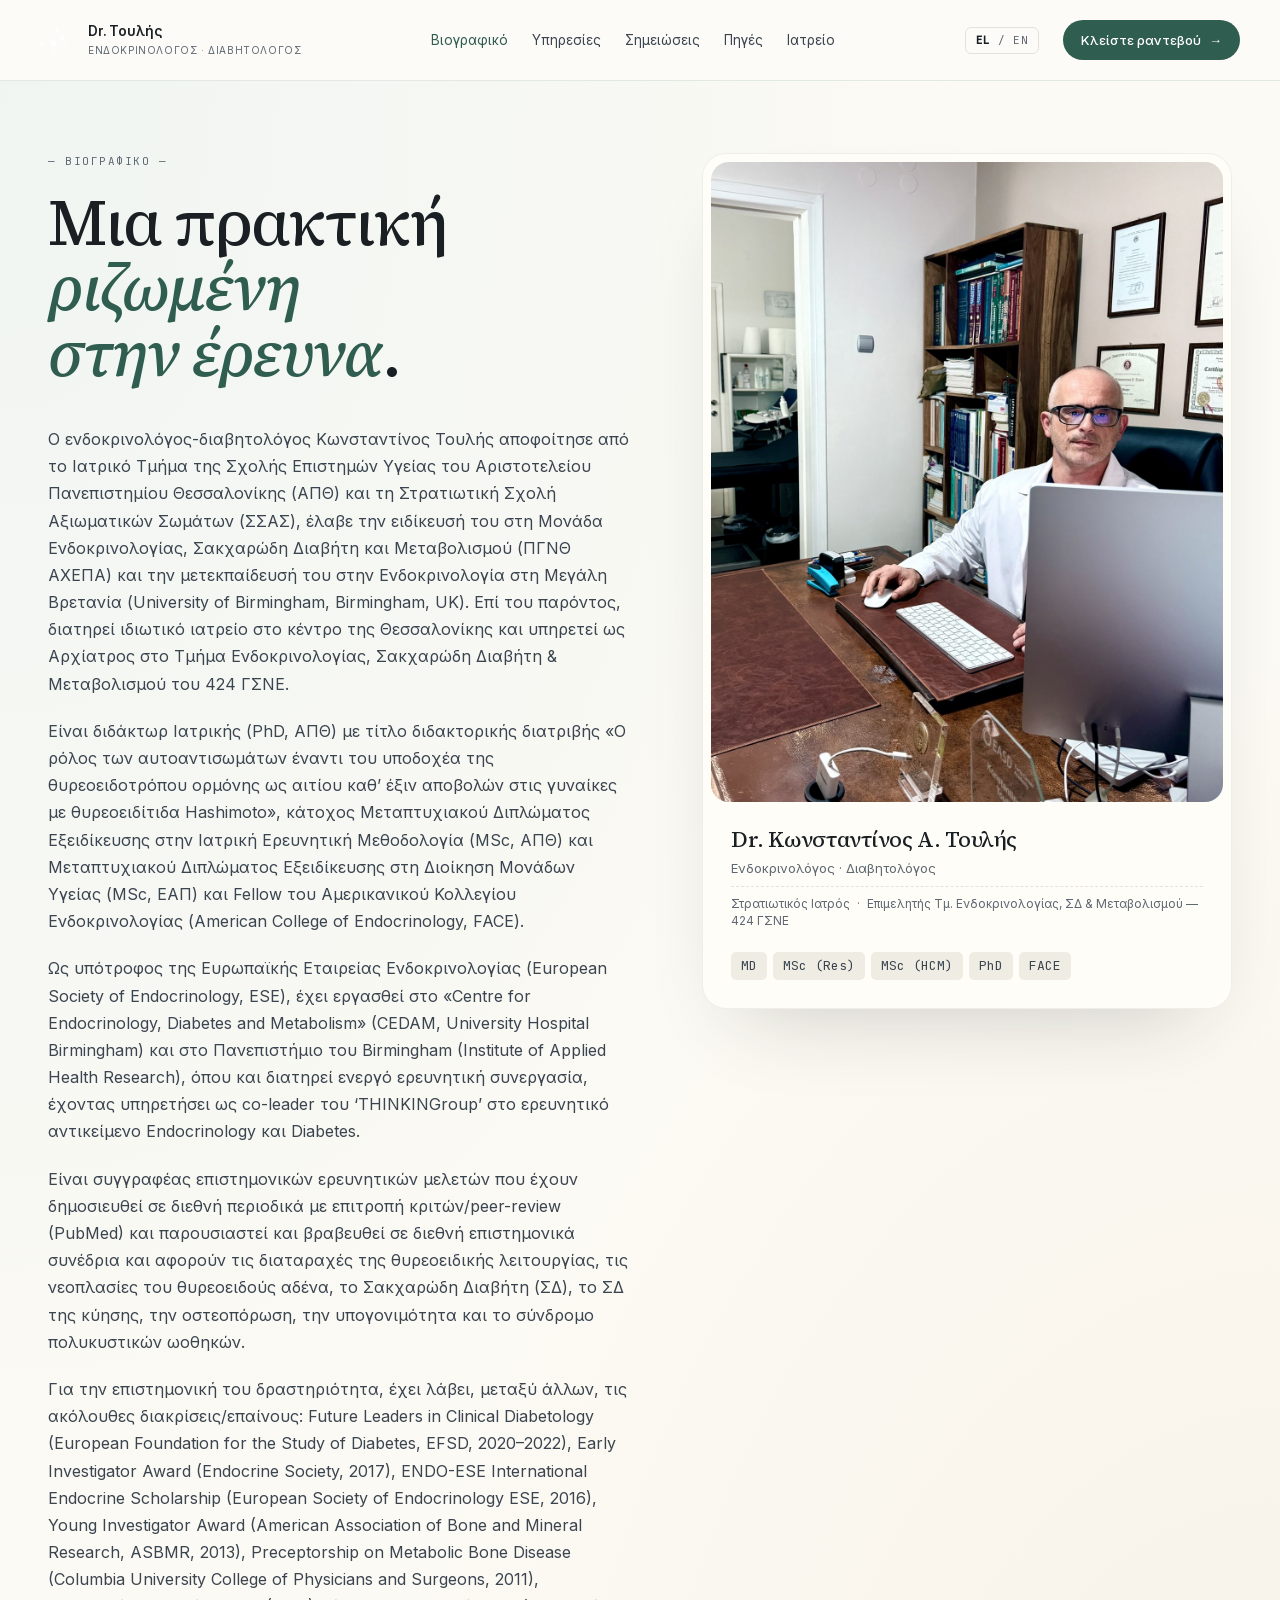
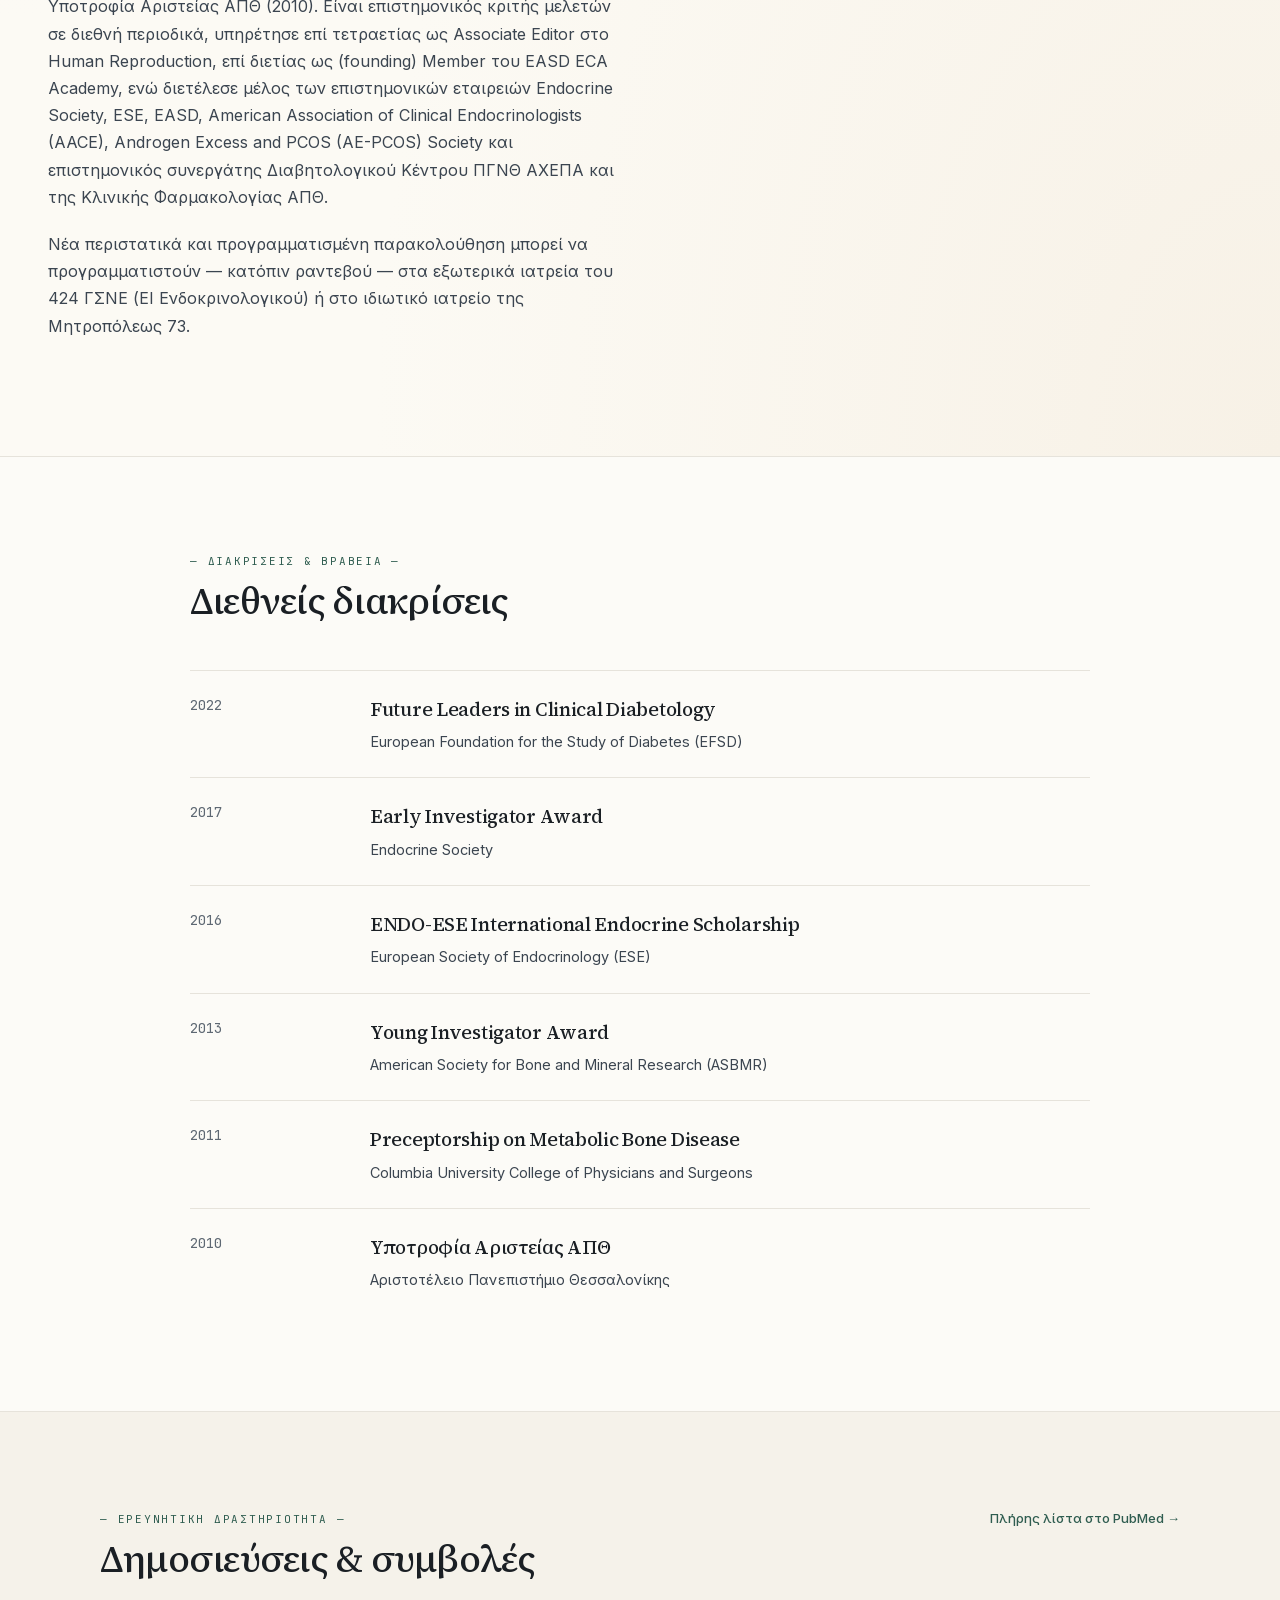
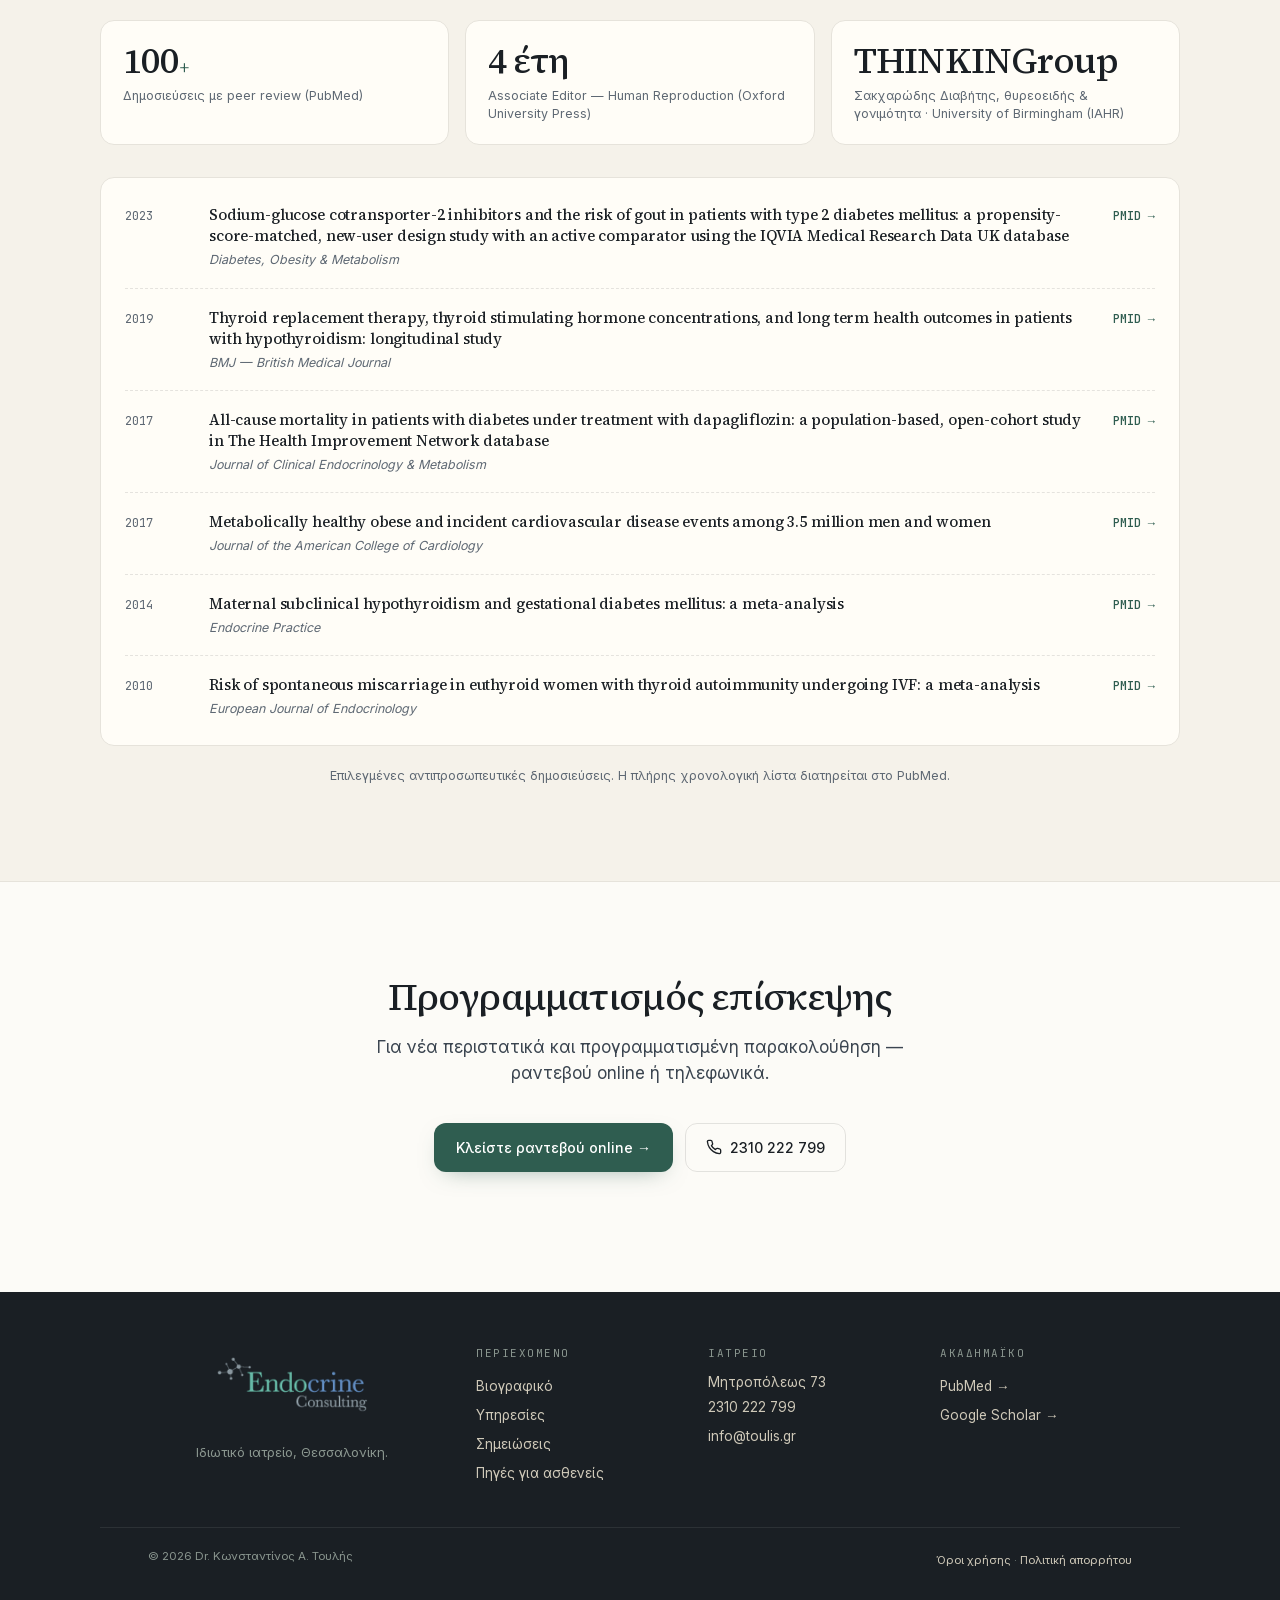
==== commit 0003075e: "homepage-only credit + pyruvate.dev; services lede revision - Credit reverted to homepage-only. Foot" ====
--- a/biography/index.html
+++ b/biography/index.html
@@ -316,7 +316,7 @@
       </nav>
     </div>
     <div class="footer-bar">
-      <span>© 2026 Dr. Κωνσταντίνος Α. Τουλής · ανάπτυξη &amp; υποστήριξη <a class="footer-bar__credit" href="https://crowdedtent.com" target="_blank" rel="noopener"><strong>Crowded</strong>Tent</a></span>
+      <span>© 2026 Dr. Κωνσταντίνος Α. Τουλής</span>
       <span><a href="/legal/terms/">Όροι χρήσης</a> · <a href="/legal/privacy/">Πολιτική απορρήτου</a></span>
     </div>
   </footer>
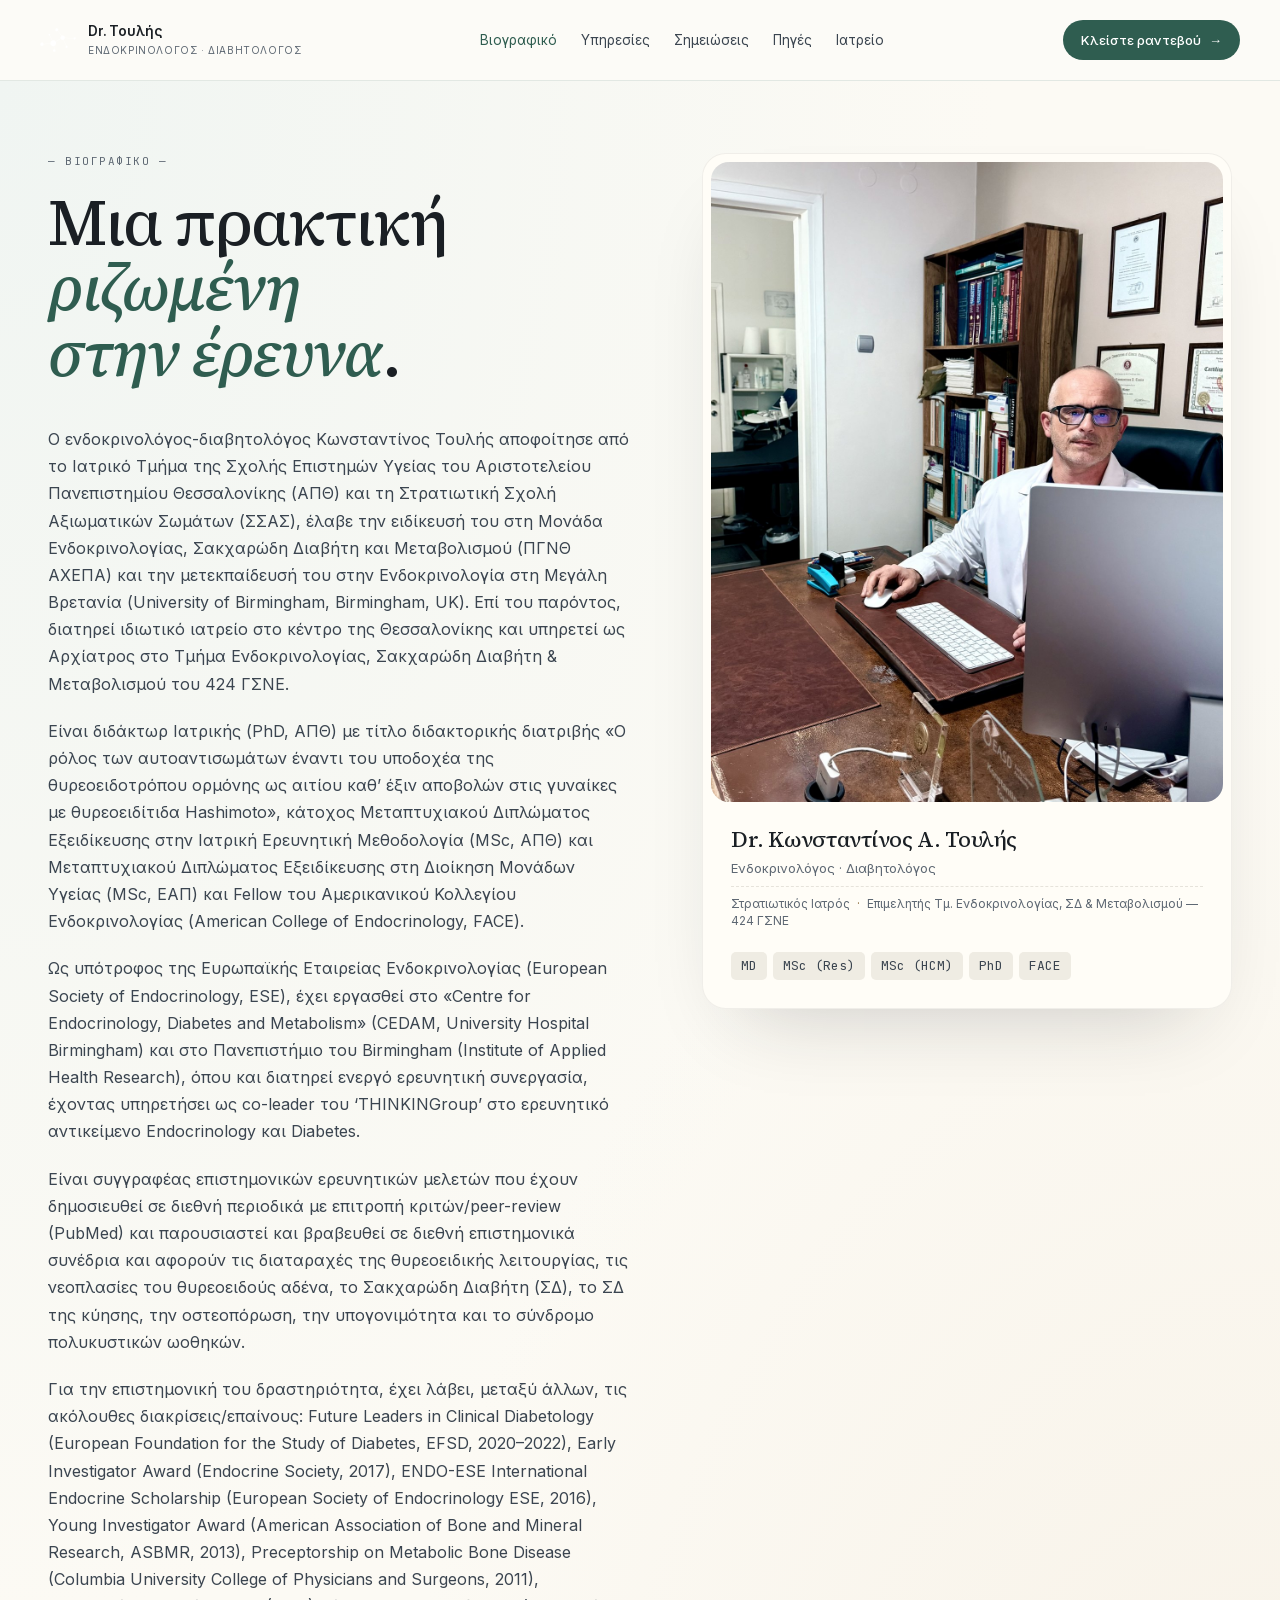
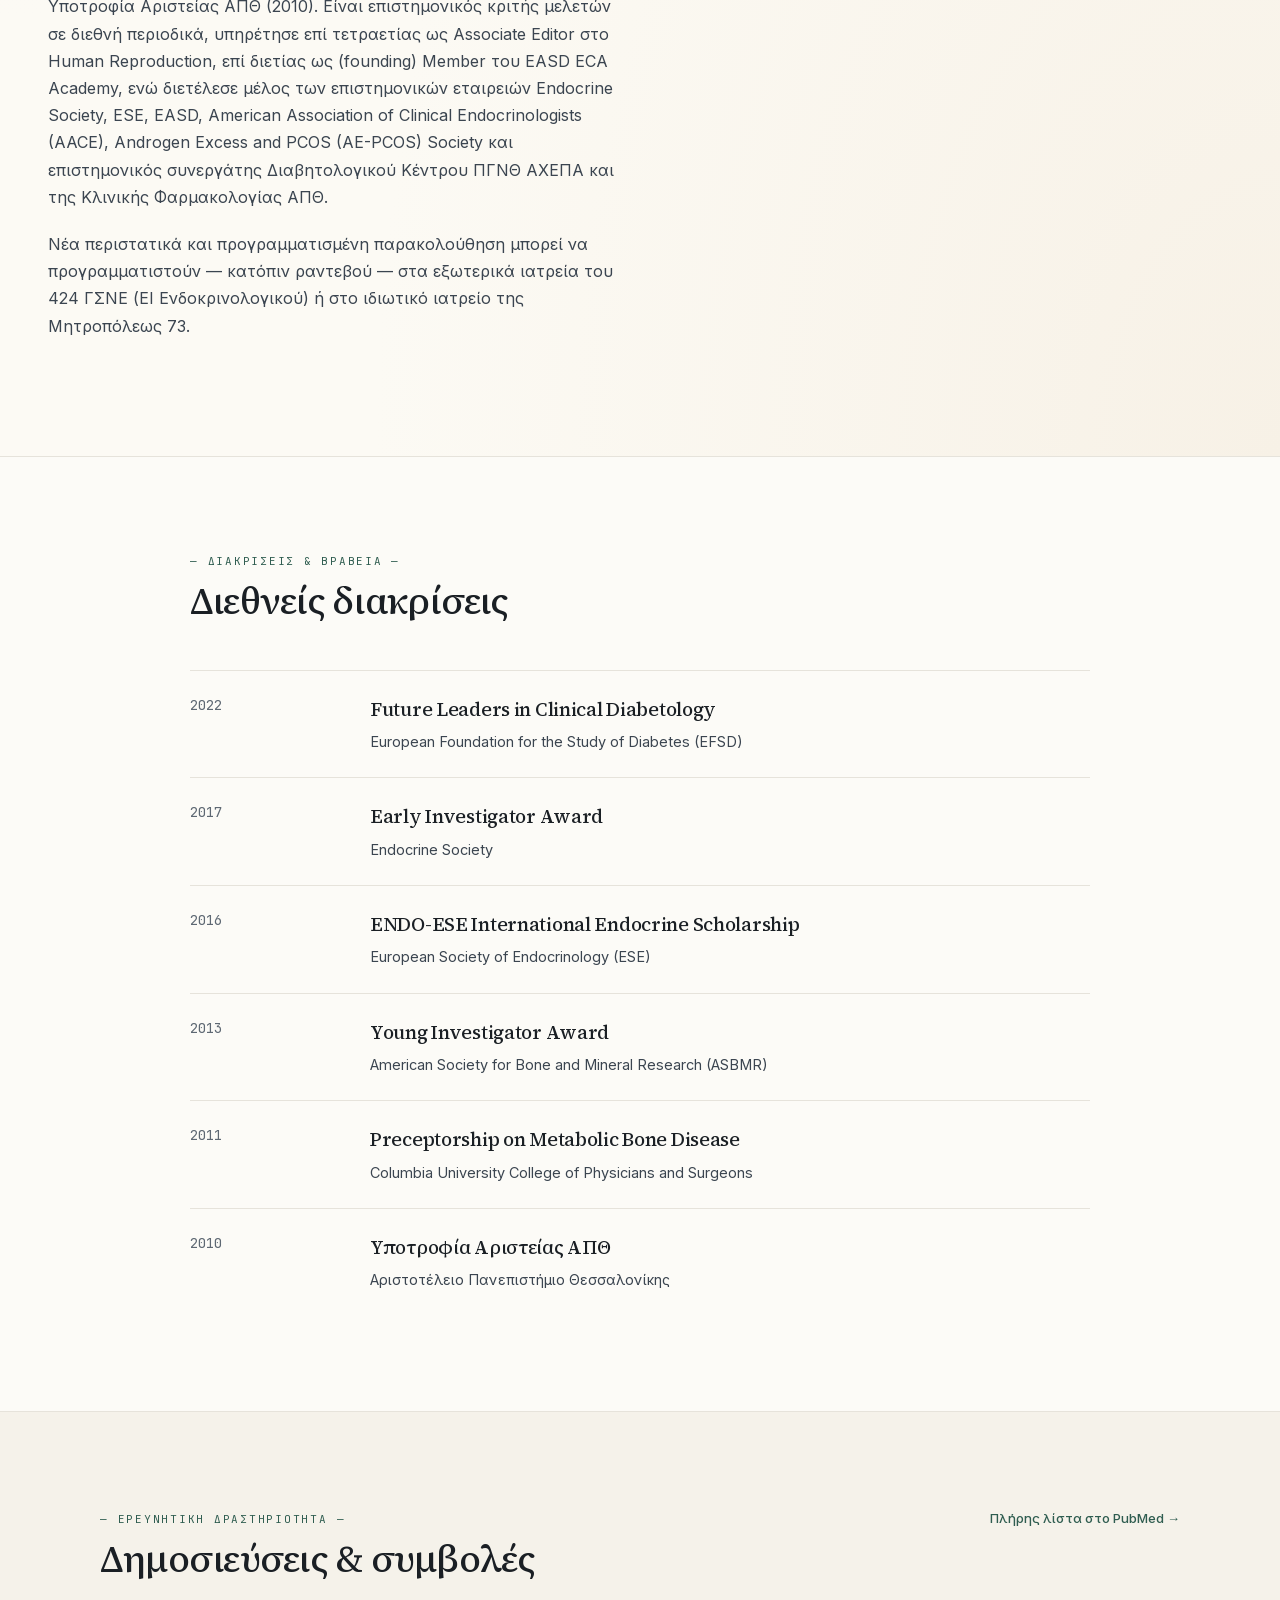
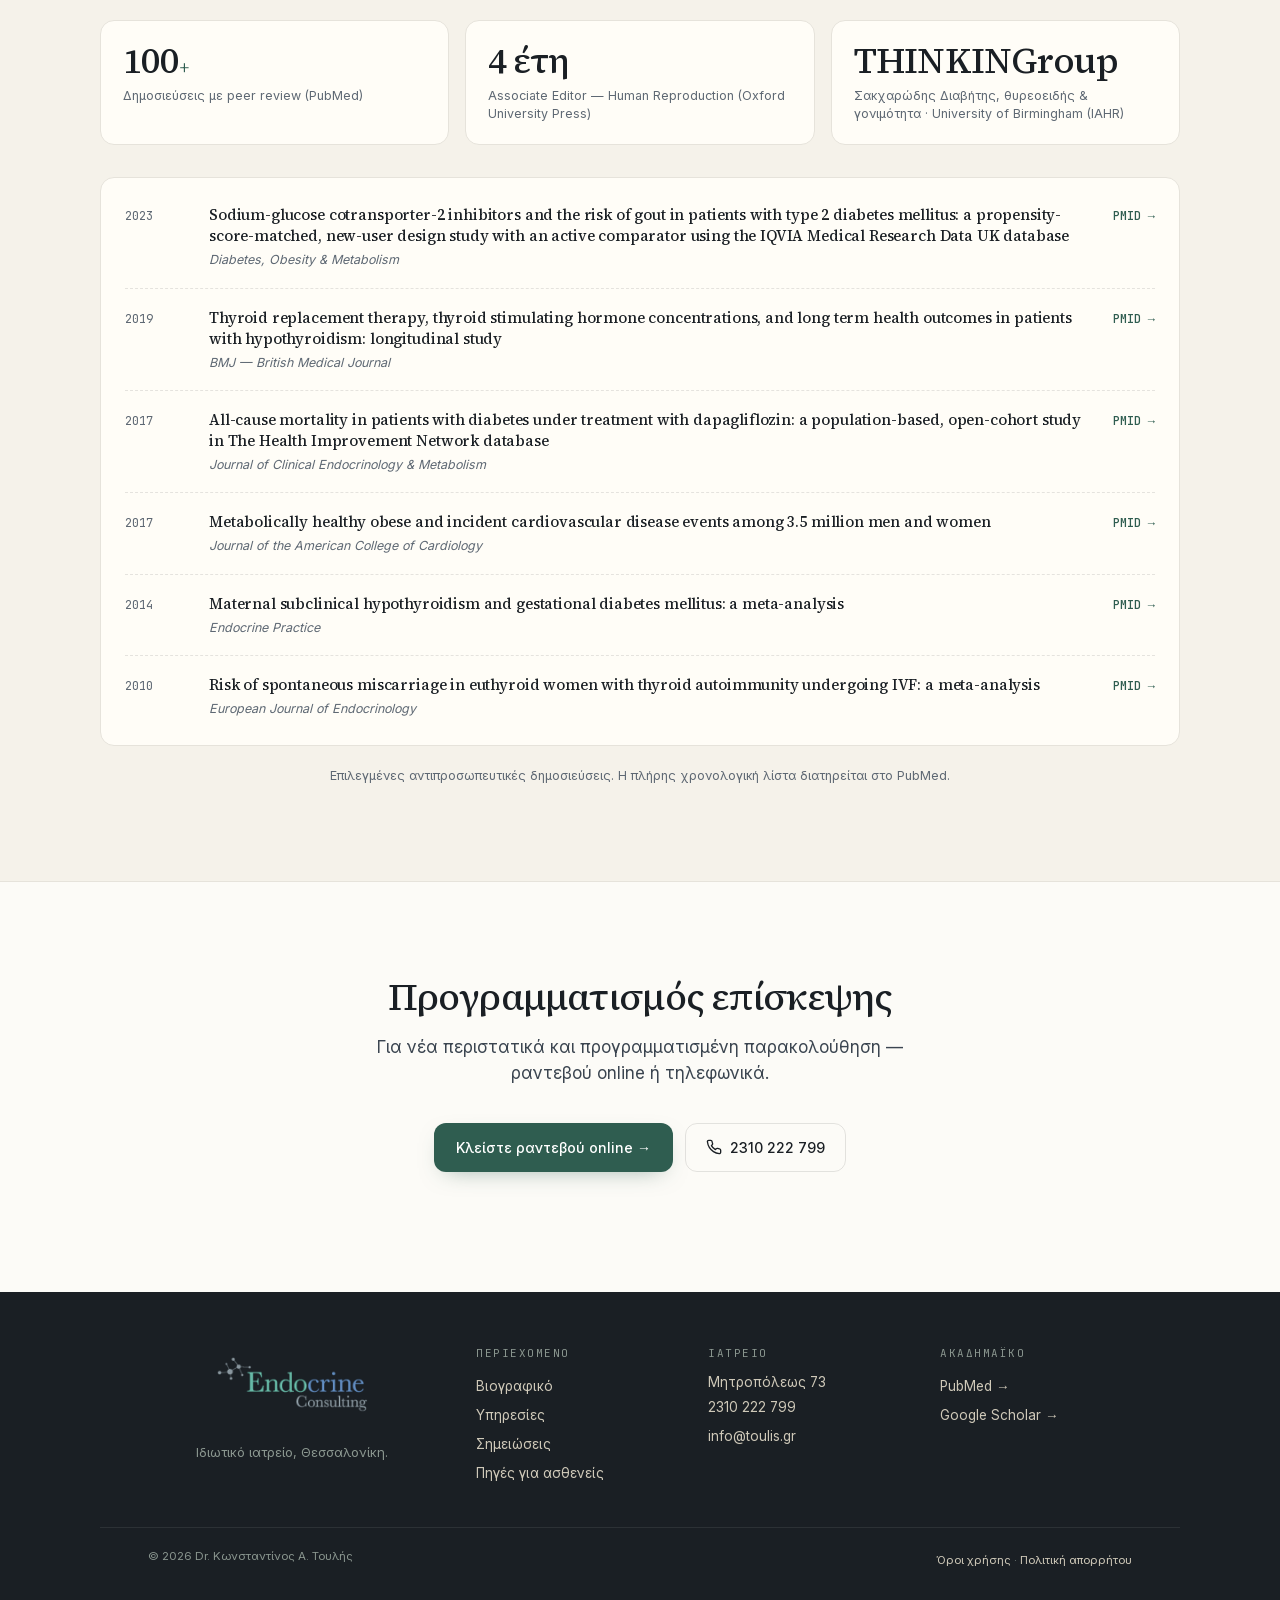
==== commit f6f1927f: "nav: remove inactive EL/EN toggle (option A) - Stripped <span class="nav__lang"><b>EL</b> / EN</span" ====
--- a/biography/index.html
+++ b/biography/index.html
@@ -50,7 +50,6 @@
         <li><a href="/resources/">Πηγές</a></li>
         <li><a href="/contact/">Ιατρείο</a></li>
       </ul>
-      <span class="nav__lang" aria-label="Γλώσσα"><b>EL</b> / EN</span>
       <a class="nav__cta" href="https://appointment-booking.pages.dev" target="_blank" rel="noopener">Κλείστε ραντεβού</a>
     </nav>
   </header>
--- a/assets/css/globals.min.css
+++ b/assets/css/globals.min.css
@@ -1 +1 @@
-*,*::before,*::after{box-sizing:border-box}*{margin:0}html,body{height:100%}html{scroll-behavior:smooth;-webkit-text-size-adjust:100%}img,picture,svg,video{display:block;max-width:100%;height:auto}input,button,textarea,select{font:inherit;color:inherit}button{background:0;border:0;padding:0;cursor:pointer}a{color:inherit;text-decoration:none}body{font-family:var(--font-sans);font-size:15px;line-height:1.55;color:var(--ink);background:var(--bg-warm);-webkit-font-smoothing:antialiased;-moz-osx-font-smoothing:grayscale;text-rendering:optimizeLegibility}.serif{font-family:var(--font-serif);font-weight:500;letter-spacing:-.02em}.mono{font-family:var(--font-mono)}.eyebrow{font-family:var(--font-mono);font-size:11px;letter-spacing:.14em;text-transform:uppercase;color:var(--muted)}h1,h2,h3{font-family:var(--font-serif);font-weight:500;letter-spacing:-.02em;line-height:1.05}h1{font-size:clamp(42px,6vw,72px);line-height:1.02}h2{font-size:clamp(30px,4vw,42px)}h3{font-size:20px;letter-spacing:-.015em}p{color:var(--ink-2)}a:focus-visible,button:focus-visible,[tabindex]:focus-visible{outline:2px solid var(--accent);outline-offset:3px;border-radius:4px}.container{width:100%;max-width:1200px;margin-inline:auto;padding-inline:var(--sp-6)}@media(min-width:768px){.container{padding-inline:var(--sp-10)}}.skip-link{position:absolute;top:-100px;left:var(--sp-4);background:var(--ink);color:#fff;padding:var(--sp-3) var(--sp-5);border-radius:var(--r-chip);z-index:1000;transition:top 120ms}.skip-link:focus{top:var(--sp-4)}.sr-only{position:absolute;width:1px;height:1px;padding:0;margin:-1px;overflow:hidden;clip:rect(0,0,0,0);white-space:nowrap;border:0}@media(prefers-reduced-motion:reduce){*,*::before,*::after{animation-duration:.01ms !important;animation-iteration-count:1 !important;transition-duration:.01ms !important;scroll-behavior:auto !important}}.site-header{position:sticky;top:0;z-index:50;background:var(--bg-warm);border-bottom:1px solid rgba(47,93,80,0.12);backdrop-filter:saturate(140%) blur(8px)}.nav{display:flex;align-items:center;gap:var(--sp-6);padding:var(--sp-5) var(--sp-10);font-size:13.5px}.nav__logo{display:flex;align-items:center;gap:var(--sp-3);font-weight:600;letter-spacing:-.01em;color:var(--ink)}.nav__logo-mark{width:36px;height:36px;flex-shrink:0;display:block;object-fit:contain}.nav__logo small{display:block;font-size:10px;font-weight:400;color:var(--muted);letter-spacing:.06em;text-transform:uppercase;margin-top:1px}.nav__links{display:flex;gap:var(--sp-6);margin:0 auto;padding:0;list-style:none;color:var(--ink-2)}.nav__links a{transition:color 150ms}.nav__links a:hover,.nav__links a[aria-current="page"]{color:var(--accent)}.nav__lang{font-family:var(--font-mono);font-size:11px;padding:4px 10px;border-radius:var(--r-chip);border:1px solid var(--line-dash);color:var(--muted);letter-spacing:.04em}.nav__lang b{color:var(--ink)}.nav__cta{background:var(--accent);color:#fff;padding:10px 18px;border-radius:var(--r-pill);font-size:13px;font-weight:500;display:inline-flex;align-items:center;gap:var(--sp-2);transition:background 150ms}.nav__cta::after{content:"→"}.nav__cta:hover{background:var(--accent-dark)}.nav__toggle{position:absolute;width:1px;height:1px;overflow:hidden;clip:rect(0 0 0 0);white-space:nowrap}.nav__hamburger{display:none}@media(max-width:768px){.nav{flex-wrap:wrap;gap:var(--sp-3);padding:var(--sp-4) var(--sp-5);position:relative}.nav__logo{margin-right:auto}.nav__logo small{display:none}.nav__hamburger{display:flex;flex-direction:column;justify-content:space-between;width:28px;height:22px;cursor:pointer;padding:0}.nav__hamburger-bar{display:block;width:100%;height:2px;background:var(--ink);border-radius:1px;transition:transform 220ms ease,opacity 180ms ease;transform-origin:center}.nav__toggle:focus-visible+.nav__hamburger{outline:2px solid var(--accent);outline-offset:4px;border-radius:4px}.nav__links,.nav__lang{display:none}.nav__toggle:checked ~ .nav__links{display:flex;flex-direction:column;flex-basis:100%;margin:var(--sp-3) 0 0;padding:var(--sp-3) 0 0;border-top:1px solid var(--line);gap:0}.nav__toggle:checked ~ .nav__links li{border-bottom:1px dashed var(--line)}.nav__toggle:checked ~ .nav__links li:last-child{border-bottom:0}.nav__toggle:checked ~ .nav__links a{display:block;padding:var(--sp-3) 0;font-size:16px}.nav__toggle:checked ~ .nav__lang{display:inline-block;flex-basis:100%;margin-top:var(--sp-3);padding-top:var(--sp-3);border-top:1px dashed var(--line)}.nav__toggle:checked+.nav__hamburger .nav__hamburger-bar:nth-child(1){transform:translateY(10px) rotate(45deg)}.nav__toggle:checked+.nav__hamburger .nav__hamburger-bar:nth-child(2){opacity:0}.nav__toggle:checked+.nav__hamburger .nav__hamburger-bar:nth-child(3){transform:translateY(-10px) rotate(-45deg)}}.site-footer{background:var(--ink);color:#cfc9b9;padding:56px 0 32px;font-size:14px}.site-footer a{color:#cfc9b9;display:inline-block;padding:4px 0}.site-footer a:hover{color:#fff}.site-footer .nav__logo{color:#fcfbf7}.site-footer .nav__logo small{color:#8a968f}.site-footer .footer__tag{margin-top:var(--sp-3);color:#8a968f;font-size:12.5px;line-height:1.6;max-width:260px}.footer-brand-col{text-align:center}.footer-brand-col .footer__tag{max-width:none;margin:var(--sp-4) auto 0;font-size:13px}.footer-brand{display:inline-block;line-height:0;width:180px;height:72px;transition:transform 220ms ease,opacity 220ms ease;opacity:.92}.footer-brand:hover,.footer-brand:focus-visible{transform:translateY(-1px);opacity:1}.footer-brand__img{width:100%;height:100%;object-fit:contain;display:block}.footer-grid{display:grid;grid-template-columns:1.5fr 1fr 1fr 1fr;gap:40px;align-items:start;max-width:1080px;margin-inline:auto;padding-inline:var(--sp-12)}.footer-grid h3{font-family:var(--font-mono);font-size:11px;letter-spacing:.14em;text-transform:uppercase;color:#8a968f;font-weight:400;margin-bottom:var(--sp-3)}.footer-grid ul{list-style:none;padding:0}.footer-grid li{font-size:13.5px}.footer-bar{max-width:1080px;margin:40px auto 0;padding:20px var(--sp-12) 0;border-top:1px solid rgba(255,255,255,0.08);display:flex;justify-content:space-between;flex-wrap:wrap;gap:var(--sp-4);color:#8a968f;font-size:11.5px}.footer-bar a{color:#cfc9b9}@media(max-width:900px){.footer-grid{grid-template-columns:1fr 1fr;gap:var(--sp-8)}}@media(max-width:560px){.footer-grid{grid-template-columns:1fr;padding-inline:var(--sp-6)}.footer-bar{padding-inline:var(--sp-6)}}.page-shell{min-height:60vh;display:grid;place-items:center;padding:var(--sp-16) var(--sp-6);text-align:center}.page-shell h1{color:var(--ink)}.page-shell p{color:var(--muted);margin-top:var(--sp-4);max-width:56ch}.page-shell__links{list-style:none;padding:0;margin:var(--sp-6) 0 0;display:flex;flex-wrap:wrap;gap:var(--sp-3) var(--sp-6);justify-content:center;font-size:14px}.page-shell__links a{color:var(--accent);text-decoration:none;border-bottom:1px solid var(--line-dash)}.page-shell__links a:hover{border-bottom-color:var(--accent)}.page-shell__cta{margin-top:var(--sp-8)}+*,*::before,*::after{box-sizing:border-box}*{margin:0}html,body{height:100%}html{scroll-behavior:smooth;-webkit-text-size-adjust:100%}img,picture,svg,video{display:block;max-width:100%;height:auto}input,button,textarea,select{font:inherit;color:inherit}button{background:0;border:0;padding:0;cursor:pointer}a{color:inherit;text-decoration:none}body{font-family:var(--font-sans);font-size:15px;line-height:1.55;color:var(--ink);background:var(--bg-warm);-webkit-font-smoothing:antialiased;-moz-osx-font-smoothing:grayscale;text-rendering:optimizeLegibility}.serif{font-family:var(--font-serif);font-weight:500;letter-spacing:-.02em}.mono{font-family:var(--font-mono)}.eyebrow{font-family:var(--font-mono);font-size:11px;letter-spacing:.14em;text-transform:uppercase;color:var(--muted)}h1,h2,h3{font-family:var(--font-serif);font-weight:500;letter-spacing:-.02em;line-height:1.05}h1{font-size:clamp(42px,6vw,72px);line-height:1.02}h2{font-size:clamp(30px,4vw,42px)}h3{font-size:20px;letter-spacing:-.015em}p{color:var(--ink-2)}a:focus-visible,button:focus-visible,[tabindex]:focus-visible{outline:2px solid var(--accent);outline-offset:3px;border-radius:4px}.container{width:100%;max-width:1200px;margin-inline:auto;padding-inline:var(--sp-6)}@media(min-width:768px){.container{padding-inline:var(--sp-10)}}.skip-link{position:absolute;top:-100px;left:var(--sp-4);background:var(--ink);color:#fff;padding:var(--sp-3) var(--sp-5);border-radius:var(--r-chip);z-index:1000;transition:top 120ms}.skip-link:focus{top:var(--sp-4)}.sr-only{position:absolute;width:1px;height:1px;padding:0;margin:-1px;overflow:hidden;clip:rect(0,0,0,0);white-space:nowrap;border:0}@media(prefers-reduced-motion:reduce){*,*::before,*::after{animation-duration:.01ms !important;animation-iteration-count:1 !important;transition-duration:.01ms !important;scroll-behavior:auto !important}}.site-header{position:sticky;top:0;z-index:50;background:var(--bg-warm);border-bottom:1px solid rgba(47,93,80,0.12);backdrop-filter:saturate(140%) blur(8px)}.nav{display:flex;align-items:center;gap:var(--sp-6);padding:var(--sp-5) var(--sp-10);font-size:13.5px}.nav__logo{display:flex;align-items:center;gap:var(--sp-3);font-weight:600;letter-spacing:-.01em;color:var(--ink)}.nav__logo-mark{width:36px;height:36px;flex-shrink:0;display:block;object-fit:contain}.nav__logo small{display:block;font-size:10px;font-weight:400;color:var(--muted);letter-spacing:.06em;text-transform:uppercase;margin-top:1px}.nav__links{display:flex;gap:var(--sp-6);margin:0 auto;padding:0;list-style:none;color:var(--ink-2)}.nav__links a{transition:color 150ms}.nav__links a:hover,.nav__links a[aria-current="page"]{color:var(--accent)}.nav__cta{background:var(--accent);color:#fff;padding:10px 18px;border-radius:var(--r-pill);font-size:13px;font-weight:500;display:inline-flex;align-items:center;gap:var(--sp-2);transition:background 150ms}.nav__cta::after{content:"→"}.nav__cta:hover{background:var(--accent-dark)}.nav__toggle{position:absolute;width:1px;height:1px;overflow:hidden;clip:rect(0 0 0 0);white-space:nowrap}.nav__hamburger{display:none}@media(max-width:768px){.nav{flex-wrap:wrap;gap:var(--sp-3);padding:var(--sp-4) var(--sp-5);position:relative}.nav__logo{margin-right:auto}.nav__logo small{display:none}.nav__hamburger{display:flex;flex-direction:column;justify-content:space-between;width:28px;height:22px;cursor:pointer;padding:0}.nav__hamburger-bar{display:block;width:100%;height:2px;background:var(--ink);border-radius:1px;transition:transform 220ms ease,opacity 180ms ease;transform-origin:center}.nav__toggle:focus-visible+.nav__hamburger{outline:2px solid var(--accent);outline-offset:4px;border-radius:4px}.nav__links{display:none}.nav__toggle:checked ~ .nav__links{display:flex;flex-direction:column;flex-basis:100%;margin:var(--sp-3) 0 0;padding:var(--sp-3) 0 0;border-top:1px solid var(--line);gap:0}.nav__toggle:checked ~ .nav__links li{border-bottom:1px dashed var(--line)}.nav__toggle:checked ~ .nav__links li:last-child{border-bottom:0}.nav__toggle:checked ~ .nav__links a{display:block;padding:var(--sp-3) 0;font-size:16px}.nav__toggle:checked+.nav__hamburger .nav__hamburger-bar:nth-child(1){transform:translateY(10px) rotate(45deg)}.nav__toggle:checked+.nav__hamburger .nav__hamburger-bar:nth-child(2){opacity:0}.nav__toggle:checked+.nav__hamburger .nav__hamburger-bar:nth-child(3){transform:translateY(-10px) rotate(-45deg)}}.site-footer{background:var(--ink);color:#cfc9b9;padding:56px 0 32px;font-size:14px}.site-footer a{color:#cfc9b9;display:inline-block;padding:4px 0}.site-footer a:hover{color:#fff}.site-footer .nav__logo{color:#fcfbf7}.site-footer .nav__logo small{color:#8a968f}.site-footer .footer__tag{margin-top:var(--sp-3);color:#8a968f;font-size:12.5px;line-height:1.6;max-width:260px}.footer-brand-col{text-align:center}.footer-brand-col .footer__tag{max-width:none;margin:var(--sp-4) auto 0;font-size:13px}.footer-brand{display:inline-block;line-height:0;width:180px;height:72px;transition:transform 220ms ease,opacity 220ms ease;opacity:.92}.footer-brand:hover,.footer-brand:focus-visible{transform:translateY(-1px);opacity:1}.footer-brand__img{width:100%;height:100%;object-fit:contain;display:block}.footer-grid{display:grid;grid-template-columns:1.5fr 1fr 1fr 1fr;gap:40px;align-items:start;max-width:1080px;margin-inline:auto;padding-inline:var(--sp-12)}.footer-grid h3{font-family:var(--font-mono);font-size:11px;letter-spacing:.14em;text-transform:uppercase;color:#8a968f;font-weight:400;margin-bottom:var(--sp-3)}.footer-grid ul{list-style:none;padding:0}.footer-grid li{font-size:13.5px}.footer-bar{max-width:1080px;margin:40px auto 0;padding:20px var(--sp-12) 0;border-top:1px solid rgba(255,255,255,0.08);display:flex;justify-content:space-between;flex-wrap:wrap;gap:var(--sp-4);color:#8a968f;font-size:11.5px}.footer-bar a{color:#cfc9b9}@media(max-width:900px){.footer-grid{grid-template-columns:1fr 1fr;gap:var(--sp-8)}}@media(max-width:560px){.footer-grid{grid-template-columns:1fr;padding-inline:var(--sp-6)}.footer-bar{padding-inline:var(--sp-6)}}.page-shell{min-height:60vh;display:grid;place-items:center;padding:var(--sp-16) var(--sp-6);text-align:center}.page-shell h1{color:var(--ink)}.page-shell p{color:var(--muted);margin-top:var(--sp-4);max-width:56ch}.page-shell__links{list-style:none;padding:0;margin:var(--sp-6) 0 0;display:flex;flex-wrap:wrap;gap:var(--sp-3) var(--sp-6);justify-content:center;font-size:14px}.page-shell__links a{color:var(--accent);text-decoration:none;border-bottom:1px solid var(--line-dash)}.page-shell__links a:hover{border-bottom-color:var(--accent)}.page-shell__cta{margin-top:var(--sp-8)}
--- a/assets/css/components.min.css
+++ b/assets/css/components.min.css
@@ -1 +1 @@
-.hero{background:var(--bg-warm);padding-top:var(--sp-24);padding-bottom:var(--sp-12)}.hero__inner{max-width:820px;margin:0 auto;padding:0 var(--sp-12);text-align:center}.hero__rule{width:40px;height:2px;background:var(--accent);margin:0 auto}.hero__eyebrow{margin-top:var(--sp-6);color:var(--accent);letter-spacing:.18em}.hero__title{margin:var(--sp-6) 0;font-size:clamp(42px,6vw,72px);line-height:1.02}.hero__sub{font-size:19px;line-height:1.55;color:var(--ink-2);max-width:54ch;margin:0 auto var(--sp-10)}.hero__em{font-style:italic;color:var(--accent);font-size:1.5em;line-height:1;vertical-align:-.04em}.hero__actions{display:flex;gap:var(--sp-3);justify-content:center;flex-wrap:wrap}.hero__availability{margin-top:var(--sp-8);display:inline-flex;justify-content:center;align-items:center;gap:var(--sp-3);font-size:13px;color:var(--ink-2)}.hero__dot{width:8px;height:8px;border-radius:50%;background:var(--ok);box-shadow:0 0 0 4px var(--ok-ring);flex-shrink:0}@media(prefers-reduced-motion:no-preference){.hero__dot{animation:pulse-ok 2.4s ease-out infinite}}@keyframes pulse-ok{0%{box-shadow:0 0 0 0 rgba(59,140,100,0.5)}70%{box-shadow:0 0 0 10px rgba(59,140,100,0)}100%{box-shadow:0 0 0 0 rgba(59,140,100,0)}}.btn{display:inline-flex;align-items:center;gap:var(--sp-2);font-family:inherit;font-size:14px;font-weight:500;padding:14px 22px;border-radius:12px;cursor:pointer;text-decoration:none;transition:background 150ms,color 150ms,border-color 150ms,transform 150ms}.btn--primary{background:var(--accent);color:#fff;border:0;box-shadow:var(--shadow-raised)}.btn--primary:hover{background:var(--accent-dark);transform:translateY(-1px)}.btn--ghost{background:transparent;border:1px solid var(--line-dash);color:var(--ink);padding:13px 20px}.btn--ghost:hover{border-color:var(--accent);color:var(--accent)}.stats{max-width:1100px;margin:var(--sp-16) auto 0;padding:0 var(--sp-12) var(--sp-24)}.stats__grid{display:grid;grid-template-columns:repeat(4,1fr);gap:var(--sp-4)}.stat-card{background:var(--card);border:1px solid var(--line);border-radius:16px;padding:28px 24px;box-shadow:var(--shadow-card)}.stat-card__big{font-family:var(--font-serif);font-weight:500;font-size:44px;letter-spacing:-.03em;line-height:1;color:var(--ink)}.stat-card__big sup{font-size:22px;color:var(--accent);vertical-align:baseline;font-feature-settings:normal;margin-left:2px}.stat-card__cap{font-size:12px;color:var(--muted);margin-top:10px;line-height:1.4}.creds{display:flex;justify-content:center;gap:var(--sp-3);margin-top:var(--sp-5);flex-wrap:wrap;align-items:center}.creds__label{font-family:var(--font-mono);font-size:11px;letter-spacing:.08em;color:var(--muted)}.cred-pill{font-family:var(--font-mono);font-size:13px;padding:4px 10px;border-radius:5px;background:var(--paper-2);color:var(--ink-2)}.approach{background:var(--paper);padding:var(--sp-24) var(--sp-12);border-top:1px solid var(--line);border-bottom:1px solid var(--line)}.approach__inner{max-width:820px;margin:0 auto;text-align:center}.approach__label{font-family:var(--font-mono);font-size:11px;letter-spacing:.16em;text-transform:uppercase;color:var(--accent)}.approach__quote{font-family:var(--font-serif);font-style:italic;font-weight:400;font-size:clamp(24px,3.4vw,34px);line-height:1.25;margin:var(--sp-5) 0 0;color:var(--ink);letter-spacing:-.01em}.tease{background:var(--bg-warm);padding:var(--sp-24) var(--sp-12)}.tease__inner{max-width:1080px;margin:0 auto}.tease__head{text-align:center;margin-bottom:var(--sp-12)}.tease__label{font-family:var(--font-mono);font-size:11px;letter-spacing:.14em;text-transform:uppercase;color:var(--muted)}.tease__title{font-size:clamp(30px,4vw,42px);line-height:1.05;margin:var(--sp-3) 0 var(--sp-4)}.tease__title em{font-style:italic;color:var(--accent)}.tease__sub{font-size:16px;color:var(--ink-2);margin:0 auto;max-width:56ch}.tease__grid{display:grid;grid-template-columns:repeat(4,1fr);gap:var(--sp-4)}.tease-card{background:var(--card);border:1px solid var(--line);border-radius:var(--r-card);padding:24px 22px;display:flex;flex-direction:column;gap:var(--sp-2);min-height:170px;text-decoration:none;color:inherit;transition:border-color 150ms,transform 150ms}.tease-card:hover{border-color:var(--accent);transform:translateY(-2px)}.tease-card__num{font-family:var(--font-mono);font-size:11px;color:var(--muted);letter-spacing:.08em}.tease-card__title{font-family:var(--font-serif);font-weight:500;font-size:20px;letter-spacing:-.015em;margin:var(--sp-1) 0 2px}.tease-card__desc{font-size:12.5px;color:var(--muted);flex:1;line-height:1.5}.tease-card__link{font-size:12px;color:var(--accent);font-weight:500;margin-top:auto}.tease__cta-row{text-align:center;margin-top:var(--sp-10)}.practice{background:var(--paper);padding:var(--sp-24) var(--sp-12);border-top:1px solid var(--line)}.practice__inner{max-width:1080px;margin:0 auto}.practice__head{text-align:center;margin-bottom:var(--sp-12)}.practice__label{font-family:var(--font-mono);font-size:11px;letter-spacing:.14em;text-transform:uppercase;color:var(--muted)}.practice__title{font-size:clamp(30px,4vw,42px);line-height:1.05;margin:var(--sp-3) 0 0}.practice__row{display:grid;grid-template-columns:1fr 1fr;gap:var(--sp-5)}.practice-card{background:var(--card);border:1px solid var(--line);border-radius:var(--r-card-lg);padding:36px;display:flex;flex-direction:column;gap:var(--sp-3);min-height:240px;text-decoration:none;color:inherit;transition:transform 150ms,box-shadow 150ms}.practice-card:hover{transform:translateY(-2px);box-shadow:var(--shadow-hero)}.practice-card--booking{background:var(--accent-sage);border-color:var(--accent-sage-border)}.practice-card__icon{width:28px;height:28px;color:var(--accent);flex-shrink:0}.practice-card__label{font-family:var(--font-mono);font-size:11px;letter-spacing:.14em;text-transform:uppercase;color:var(--muted)}.practice-card--booking .practice-card__label{color:var(--accent);opacity:1}.practice-card__title{font-family:var(--font-serif);font-weight:500;font-size:clamp(24px,3vw,32px);letter-spacing:-.02em;margin:var(--sp-1) 0 var(--sp-2);line-height:1.1}.practice-card__desc{font-size:14.5px;color:var(--ink-2);line-height:1.55;flex:1}.practice-card--booking .practice-card__desc{color:var(--ink-2)}.practice-card__cta{font-size:14px;font-weight:500;color:var(--accent);display:inline-flex;align-items:center;gap:var(--sp-2);margin-top:var(--sp-2)}.practice-card--booking .practice-card__cta{background:var(--accent);color:#fff;padding:10px 18px;border-radius:var(--r-pill);margin-top:var(--sp-4);transition:background-color 160ms ease,transform 160ms ease}.practice-card--booking:hover .practice-card__cta,.practice-card--booking:focus-visible .practice-card__cta{background:var(--accent-dark);transform:translateX(2px)}.practice__meta{display:grid;grid-template-columns:repeat(3,1fr);gap:var(--sp-4);margin-top:var(--sp-8)}.meta-card{background:var(--card);border:1px solid var(--line);border-radius:12px;padding:22px 20px}.meta-card__label{font-family:var(--font-mono);font-size:10px;letter-spacing:.16em;text-transform:uppercase;color:var(--muted);margin-bottom:10px}.meta-card__value{font-size:16px;color:var(--ink);line-height:1.5}.meta-card__tail{color:var(--muted);font-size:13.5px}.meta-card__link{font-size:16px;color:var(--accent);font-weight:500}.meta-card__link:hover{text-decoration:underline}.bio-hero{background:radial-gradient(ellipse at top left,#f0f5f2 0,transparent 55%),radial-gradient(ellipse at bottom right,#f7f1e6 0,transparent 50%),var(--bg-editor)}.bio-hero__inner{max-width:1280px;margin:0 auto;display:grid;grid-template-columns:1.1fr 1fr;gap:72px;padding:72px var(--sp-12) 96px;align-items:start}.bio-hero__title{font-size:clamp(40px,5.4vw,64px);line-height:1.02;margin:var(--sp-5) 0 var(--sp-10)}.bio-hero__accent{font-style:italic;color:var(--accent)}.bio-hero__lede,.bio-hero__p{font-size:16px;line-height:1.7;color:var(--ink-2);margin:0 0 var(--sp-5)}.bio-portrait{width:100%}@media(min-width:1024px){.bio-portrait{position:sticky;top:var(--sp-10)}}.bio-portrait__card{background:var(--card);border:1px solid rgba(0,0,0,0.06);border-radius:var(--r-hero);padding:8px;box-shadow:var(--shadow-portrait)}.bio-portrait__image{width:100%;height:auto;display:block;border-radius:18px;aspect-ratio:4 / 5;object-fit:cover;background:var(--paper-2)}.bio-portrait__meta{padding:20px 20px 8px}.bio-portrait__name{font-size:22px;letter-spacing:-.02em;color:var(--ink);margin:0}.bio-portrait__sub{font-size:13px;color:var(--muted);margin:2px 0 0}.bio-portrait__role{font-size:12px;line-height:1.45;color:var(--muted);margin:8px 0 0;padding-top:8px;border-top:1px dashed var(--line)}.bio-portrait__role-sep{display:inline-block;margin:0 4px;color:var(--accent-2)}.bio-portrait__creds{display:flex;flex-wrap:wrap;gap:6px;padding:14px 20px 20px;margin:0;list-style:none}.timeline{background:var(--bg-warm);padding:var(--sp-24) var(--sp-12);border-top:1px solid var(--line)}.timeline__inner{max-width:900px;margin:0 auto}.timeline__head{margin-bottom:var(--sp-12)}.timeline__label{font-family:var(--font-mono);font-size:11px;letter-spacing:.16em;text-transform:uppercase;color:var(--accent)}.timeline__title{font-size:clamp(28px,3.6vw,38px);margin:var(--sp-3) 0 0}.timeline__note{font-size:13px;color:var(--muted);margin-top:10px}.timeline__list{list-style:none;padding:0;margin:0}.tl-row{display:grid;grid-template-columns:140px 1fr;gap:var(--sp-10);padding:var(--sp-6) 0;border-top:1px solid var(--line);align-items:start}.tl-row__year{font-family:var(--font-mono);font-size:14px;color:var(--muted)}.tl-row__title{font-size:19px;letter-spacing:-.015em;margin:0 0 6px;color:var(--ink);font-weight:500}.tl-row__detail{font-size:14.5px;color:var(--ink-2);line-height:1.6;margin:0}.publications{background:var(--paper);padding:var(--sp-24) var(--sp-12);border-top:1px solid var(--line)}.publications__inner{max-width:1080px;margin:0 auto}.publications__head{display:flex;align-items:baseline;justify-content:space-between;flex-wrap:wrap;gap:var(--sp-4);margin-bottom:var(--sp-10)}.publications__label{font-family:var(--font-mono);font-size:11px;letter-spacing:.16em;text-transform:uppercase;color:var(--accent)}.publications__title{font-size:clamp(28px,3.6vw,38px);margin:var(--sp-3) 0 0}.publications__pubmed{font-size:13px;color:var(--accent);font-weight:500}.publications__pubmed:hover{text-decoration:underline}.pub-stats{display:grid;grid-template-columns:repeat(3,1fr);gap:var(--sp-4);margin-bottom:var(--sp-8)}.pub-stat{background:var(--card);border:1px solid var(--line);border-radius:var(--r-card);padding:22px}.pub-stat__big{font-size:36px;letter-spacing:-.02em;line-height:1;margin:0;color:var(--ink);font-weight:500}.pub-stat__big sup{font-size:18px;color:var(--accent);vertical-align:baseline;margin-left:2px}.pub-stat__cap{font-size:12.5px;color:var(--muted);margin:8px 0 0;line-height:1.4}.pub-list{background:var(--card);border:1px solid var(--line);border-radius:var(--r-card);padding:8px var(--sp-6);list-style:none;margin:0}.pub{display:grid;grid-template-columns:64px 1fr auto;gap:var(--sp-5);align-items:baseline;padding:18px 0;border-bottom:1px dashed var(--line-dash)}.pub:last-child{border-bottom:0}.pub__yr{font-family:var(--font-mono);font-size:12px;color:var(--muted)}.pub__title{font-size:15px;letter-spacing:-.01em;line-height:1.4;margin:0;color:var(--ink);font-weight:500}.pub__journal{font-size:12.5px;color:var(--muted);font-style:italic;margin:4px 0 0}.pub__link{font-family:var(--font-mono);font-size:12px;color:var(--accent);font-weight:500;white-space:nowrap}.pub__link:hover{text-decoration:underline}.pub-list__note{margin-top:var(--sp-5);font-size:12.5px;color:var(--muted);text-align:center}.bio-cta{background:var(--bg-warm);padding:var(--sp-24) var(--sp-12) 120px;text-align:center;border-top:1px solid var(--line)}.bio-cta__title{font-size:clamp(28px,3.6vw,38px);margin:0 0 var(--sp-4);color:var(--ink)}.bio-cta__sub{font-size:17px;color:var(--ink-2);max-width:52ch;margin:0 auto var(--sp-9);line-height:1.55}.bio-cta__actions{display:flex;gap:var(--sp-3);justify-content:center;flex-wrap:wrap}.bio-cta__icon{width:16px;height:16px}.services-hero{padding:var(--sp-24) var(--sp-12) var(--sp-16);background:radial-gradient(ellipse at top right,#f0f5f2 0,transparent 55%),var(--bg-editor);border-bottom:1px solid var(--line)}.services-hero__inner{max-width:900px;margin:0 auto}.services-hero__title{font-size:clamp(36px,4.8vw,56px);line-height:1.05;letter-spacing:-.015em;margin:var(--sp-3) 0 var(--sp-6)}.services-hero__title em{font-style:italic;color:var(--accent)}.services-hero__lede{font-size:18px;line-height:1.6;color:var(--ink-2);max-width:62ch;margin:0 0 var(--sp-10)}.services-jump{display:flex;flex-wrap:wrap;gap:var(--sp-2) var(--sp-3);padding-top:var(--sp-6);border-top:1px dashed var(--line-dash)}.services-jump a{font-family:var(--font-mono);font-size:11.5px;letter-spacing:.04em;color:var(--ink-2);text-decoration:none;padding:6px 12px;border:1px solid var(--line);border-radius:var(--r-pill);background:var(--card);transition:border-color 150ms,color 150ms,background 150ms}.services-jump a:hover{border-color:var(--accent);color:var(--accent);background:var(--accent-soft)}.services-pillar{padding:var(--sp-20) var(--sp-12);border-bottom:1px solid var(--line);scroll-margin-top:var(--sp-12)}.services-pillar--alt{background:var(--bg-warm)}.services-pillar__inner{max-width:900px;margin:0 auto}.services-pillar__head{display:grid;grid-template-columns:auto 1fr;gap:var(--sp-6);align-items:end;margin-bottom:var(--sp-10);padding-bottom:var(--sp-6);border-bottom:1px solid var(--line)}.services-pillar__roman{font-family:var(--font-serif);font-style:italic;font-weight:400;font-size:clamp(56px,8vw,88px);line-height:.9;color:var(--accent-2);margin:0;letter-spacing:-.02em}.services-pillar__label{font-family:var(--font-mono);font-size:11px;letter-spacing:.16em;text-transform:uppercase;color:var(--muted);margin:0 0 var(--sp-2)}.services-pillar__title{font-size:clamp(26px,3.4vw,36px);letter-spacing:-.015em;margin:0;color:var(--ink)}.svc-list{list-style:none;margin:0;padding:0;display:flex;flex-direction:column}.svc-row{display:grid;grid-template-columns:56px 1fr;gap:var(--sp-6);align-items:baseline;padding:var(--sp-6) 0;border-bottom:1px dashed var(--line-dash);scroll-margin-top:var(--sp-12)}.svc-row:last-child{border-bottom:0}.svc-row__num{font-family:var(--font-mono);font-size:12px;letter-spacing:.06em;color:var(--muted);padding-top:4px}.svc-row__title{font-weight:500;font-size:clamp(20px,2.2vw,24px);line-height:1.25;letter-spacing:-.01em;color:var(--ink);margin:0 0 var(--sp-2)}.svc-row__desc{font-size:15.5px;line-height:1.6;color:var(--ink-2);margin:0;max-width:62ch}.svc-row__highlight{display:block;margin-top:var(--sp-2);padding:var(--sp-3) var(--sp-4);background:var(--accent-soft);border-left:2px solid var(--accent);border-radius:0 var(--r-chip) var(--r-chip) 0;font-weight:400;color:var(--ink);font-size:14.5px;line-height:1.55}.svc-row__highlight em{font-style:italic;color:var(--accent-dark)}.svc-figure{margin:var(--sp-12) auto 0;padding:0;max-width:720px;display:grid;grid-template-columns:280px 1fr;gap:var(--sp-6);align-items:end}.svc-figure img{width:100%;height:auto;display:block;border-radius:var(--r-card);border:1px solid var(--line);background:var(--paper-2);aspect-ratio:3 / 4;object-fit:cover}.svc-figure__cap{margin:0;padding-bottom:var(--sp-4);font-size:14px;line-height:1.65;color:var(--ink-2);font-style:italic;max-width:38ch}.svc-tech-link{display:block;margin:var(--sp-12) auto 0;max-width:560px;padding:var(--sp-8) var(--sp-7) var(--sp-7);text-align:center;text-decoration:none;color:inherit;background:var(--accent-soft);border:1px solid var(--line);border-radius:var(--r-card);box-shadow:0 1px 2px rgba(0,0,0,0.04);transition:background-color .25s ease,transform .25s ease}.svc-tech-link:hover,.svc-tech-link:focus-visible{background-color:var(--accent-sage);transform:translateY(-1px)}.svc-tech-link:focus-visible{outline:2px solid var(--accent);outline-offset:4px}.svc-tech-link__eyebrow{display:block;font-family:var(--font-mono);font-size:11px;letter-spacing:.14em;text-transform:uppercase;color:var(--ink-3);margin-bottom:var(--sp-3)}.svc-tech-link__title{display:block;font-size:clamp(22px,2.6vw,28px);line-height:1.2;font-style:italic;color:var(--accent);margin-bottom:var(--sp-3)}.svc-tech-link__arrow{display:inline-block;font-style:normal;margin-left:.25em;transition:transform .25s ease}.svc-tech-link:hover .svc-tech-link__arrow,.svc-tech-link:focus-visible .svc-tech-link__arrow{transform:translate(2px,-2px)}.svc-tech-link__desc{display:block;max-width:44ch;margin:0 auto;font-size:15px;line-height:1.65;color:var(--ink-2)}.contact-hero{padding:var(--sp-24) var(--sp-12) var(--sp-16);background:radial-gradient(ellipse at top right,#f0f5f2 0,transparent 55%),var(--bg-editor);border-bottom:1px solid var(--line)}.contact-hero__inner{max-width:900px;margin:0 auto}.contact-hero__title{font-size:clamp(36px,4.8vw,56px);line-height:1.05;letter-spacing:-.015em;margin:var(--sp-3) 0 var(--sp-6)}.contact-hero__title em{font-style:italic;color:var(--accent)}.contact-hero__lede{font-size:18px;line-height:1.6;color:var(--ink-2);max-width:62ch;margin:0}.contact-meta{padding:var(--sp-20) var(--sp-12);background:var(--bg-warm);border-bottom:1px solid var(--line)}.contact-meta__inner{max-width:1100px;margin:0 auto}.contact-meta__grid{list-style:none;margin:0;padding:0;display:grid;grid-template-columns:repeat(4,1fr);gap:var(--sp-6)}.contact-card{background:var(--card);border:1px solid var(--line);border-radius:var(--r-card);padding:var(--sp-6);display:flex;flex-direction:column;gap:var(--sp-2);box-shadow:var(--shadow-card)}.contact-card__label{font-family:var(--font-mono);font-size:11px;letter-spacing:.16em;text-transform:uppercase;color:var(--muted);margin:0}.contact-card__value{font-family:var(--font-serif);font-size:20px;line-height:1.35;color:var(--ink);margin:0}.contact-card__value a{color:var(--ink);text-decoration:none;border-bottom:1px solid var(--line-dash);transition:color 150ms,border-color 150ms}.contact-card__value a:hover{color:var(--accent);border-bottom-color:var(--accent)}.contact-card__sub{font-size:13px;line-height:1.5;color:var(--muted);margin:0}.contact-meta__cta{margin-top:var(--sp-12);padding-top:var(--sp-8);border-top:1px dashed var(--line-dash);display:flex;flex-wrap:wrap;align-items:center;gap:var(--sp-6)}.contact-meta__book{display:inline-flex;align-items:center;gap:var(--sp-3);background:var(--accent-sage);border:1px solid var(--accent-sage-border);border-radius:var(--r-pill);padding:var(--sp-4) var(--sp-6);font-weight:500;font-size:15px;color:var(--accent-dark);text-decoration:none;transition:background 150ms,border-color 150ms,transform 150ms}.contact-meta__book:hover{background:var(--accent-soft);border-color:var(--accent);transform:translateY(-1px)}.contact-meta__note{font-size:13.5px;line-height:1.55;color:var(--muted);max-width:48ch;margin:0}.contact-map{padding:var(--sp-20) var(--sp-12);background:var(--bg-editor);border-bottom:1px solid var(--line)}.contact-map__inner{max-width:1100px;margin:0 auto}.contact-map__title{font-size:clamp(26px,3.4vw,36px);letter-spacing:-.015em;line-height:1.15;margin:var(--sp-3) 0 var(--sp-8);color:var(--ink)}.contact-map__title em{font-style:italic;color:var(--accent)}.contact-map__frame{position:relative;width:100%;aspect-ratio:16 / 9;border-radius:var(--r-card);border:1px solid var(--line);background:var(--paper-2);overflow:hidden;box-shadow:var(--shadow-hero)}.contact-map__frame iframe{position:absolute;inset:0;width:100%;height:100%;border:0}.contact-map__caption{margin:var(--sp-4) 0 0;font-family:var(--font-mono);font-size:12px;letter-spacing:.04em;color:var(--muted)}.contact-map__caption a{color:var(--accent);text-decoration:none}.contact-map__caption a:hover{text-decoration:underline}.contact-strip{padding:var(--sp-20) var(--sp-12) var(--sp-24);background:var(--bg-warm)}.contact-strip__inner{max-width:1100px;margin:0 auto}.contact-strip__title{font-size:clamp(24px,2.8vw,32px);letter-spacing:-.01em;line-height:1.2;margin:var(--sp-3) 0 var(--sp-10);color:var(--ink);max-width:32ch}.contact-strip__grid{list-style:none;margin:0;padding:0;display:grid;grid-template-columns:repeat(4,1fr);gap:var(--sp-4)}.contact-strip__item{margin:0}.contact-strip__item img{width:100%;height:100%;display:block;aspect-ratio:1 / 1;object-fit:cover;border-radius:var(--r-card);border:1px solid var(--line);background:var(--paper-2)}.notes-hero{padding:var(--sp-24) var(--sp-12) var(--sp-16);background:radial-gradient(ellipse at top right,#f0f5f2 0,transparent 55%),var(--bg-editor);border-bottom:1px solid var(--line)}.notes-hero__inner{max-width:900px;margin:0 auto}.notes-hero__title{font-size:clamp(36px,4.8vw,56px);line-height:1.05;letter-spacing:-.015em;margin:var(--sp-3) 0 var(--sp-6)}.notes-hero__title em{font-style:italic;color:var(--accent)}.notes-hero__lede{font-size:18px;line-height:1.6;color:var(--ink-2);max-width:62ch;margin:0 0 var(--sp-10)}.notes-jump{display:flex;flex-wrap:wrap;gap:var(--sp-2) var(--sp-3);padding-top:var(--sp-6);border-top:1px dashed var(--line-dash)}.notes-jump a{font-family:var(--font-mono);font-size:11.5px;letter-spacing:.04em;color:var(--ink-2);text-decoration:none;padding:6px 12px;border:1px solid var(--line);border-radius:var(--r-pill);background:var(--card);transition:border-color 150ms,color 150ms,background 150ms}.notes-jump a:hover{border-color:var(--accent);color:var(--accent);background:var(--accent-soft)}.notes-group{padding:var(--sp-20) var(--sp-12);border-bottom:1px solid var(--line);scroll-margin-top:var(--sp-12)}.notes-group--alt{background:var(--bg-warm)}.notes-group__inner{max-width:900px;margin:0 auto}.notes-group__label{font-family:var(--font-mono);font-size:11px;letter-spacing:.16em;text-transform:uppercase;color:var(--muted);margin:0 0 var(--sp-2)}.notes-group__title{font-size:clamp(26px,3.4vw,36px);letter-spacing:-.015em;margin:0 0 var(--sp-10);padding-bottom:var(--sp-6);border-bottom:1px solid var(--line);color:var(--ink)}.faq{list-style:none;margin:0;padding:0;display:flex;flex-direction:column}.faq__item{display:grid;grid-template-columns:56px 1fr;gap:var(--sp-6);align-items:baseline;padding:var(--sp-8) 0;border-bottom:1px dashed var(--line-dash);scroll-margin-top:var(--sp-12)}.faq__item:last-child{border-bottom:0}.faq__num{font-family:var(--font-mono);font-size:12px;letter-spacing:.06em;color:var(--muted);padding-top:6px}.faq__body{margin:0}.faq__q{font-weight:500;font-size:clamp(19px,2.1vw,23px);line-height:1.3;letter-spacing:-.01em;color:var(--ink);margin:0 0 var(--sp-4);max-width:60ch}.faq__a{font-size:16px;line-height:1.7;color:var(--ink-2);margin:0;max-width:64ch}.faq__a em{font-style:italic;color:var(--ink)}.faq__see{margin:var(--sp-4) 0 0;font-family:var(--font-mono);font-size:12px;letter-spacing:.04em}.faq__see a{color:var(--accent);text-decoration:none;border-bottom:1px solid transparent;transition:border-color 150ms}.faq__see a:hover{border-bottom-color:var(--accent)}.notes-outro{padding:var(--sp-16) var(--sp-12);background:var(--bg-editor);text-align:center}.notes-outro__inner{max-width:640px;margin:0 auto}.notes-outro__rule{width:60px;height:1px;background:var(--line);margin:0 auto var(--sp-6)}.notes-outro__text{font-size:14px;line-height:1.7;color:var(--muted);margin:0}.notes-outro__text a{color:var(--accent);text-decoration:none;border-bottom:1px solid var(--line-dash)}.notes-outro__text a:hover{border-bottom-color:var(--accent)}.legal{padding:var(--sp-16) var(--sp-12) var(--sp-20);background:var(--bg-editor)}.legal__inner{max-width:720px;margin:0 auto}.legal__title{font-size:clamp(36px,5vw,56px);margin:var(--sp-3) 0 var(--sp-2)}.legal__updated{font-family:var(--font-mono);font-size:12px;letter-spacing:.06em;color:var(--muted);margin:0 0 var(--sp-10)}.legal__lede{font-size:18px;line-height:1.65;color:var(--ink-2);margin:0 0 var(--sp-10)}.legal h2{font-size:22px;margin:var(--sp-10) 0 var(--sp-3);color:var(--ink)}.legal p,.legal ul{font-size:15.5px;line-height:1.7;color:var(--ink-2);margin:0 0 var(--sp-4)}.legal ul{padding-left:var(--sp-6)}.legal li{margin-bottom:var(--sp-2)}.legal a{color:var(--accent);text-decoration:none;border-bottom:1px solid var(--line-dash)}.legal a:hover{border-bottom-color:var(--accent)}.legal__contact{margin-top:var(--sp-10);padding-top:var(--sp-6);border-top:1px dashed var(--line);font-size:14px;color:var(--muted)}.resources-hero{padding:var(--sp-16) var(--sp-12) var(--sp-12);background:var(--bg-warm)}.resources-hero__inner{max-width:880px;margin:0 auto}.resources-hero__title{font-size:clamp(40px,6vw,64px);margin:var(--sp-3) 0 var(--sp-6)}.resources-hero__title em{font-style:italic;color:var(--accent)}.resources-hero__lede{font-size:18px;line-height:1.65;color:var(--ink-2);max-width:60ch}.resources{padding:var(--sp-12) var(--sp-12) var(--sp-20);background:var(--bg-editor)}.resources--alt{background:var(--bg-warm);border-top:1px solid var(--line);padding-top:var(--sp-16)}.resources__inner{max-width:880px;margin:0 auto}.resources__title{font-size:clamp(28px,3.4vw,36px);margin:var(--sp-3) 0 var(--sp-10)}.resources-list{list-style:none;padding:0;margin:0;display:grid;gap:var(--sp-6)}.resources-card{border-top:1px solid var(--line);padding-top:var(--sp-6)}.resources-card:first-child{border-top:0;padding-top:0}.resources-card__link{display:grid;grid-template-columns:64px 1fr;gap:var(--sp-6);align-items:start;text-decoration:none;color:inherit;padding:var(--sp-4) 0;transition:opacity .2s ease}.resources-card__link:hover,.resources-card__link:focus-visible{opacity:.85}.resources-card__num{font-family:var(--font-mono);font-size:12px;letter-spacing:.14em;color:var(--muted);padding-top:6px}.resources-card__kicker{font-family:var(--font-mono);font-size:11px;letter-spacing:.14em;text-transform:uppercase;color:var(--accent);margin:0 0 var(--sp-2)}.resources-card__title{font-size:clamp(22px,2.6vw,28px);margin:0 0 var(--sp-2);line-height:1.2;color:var(--ink)}.resources-card__title em{font-style:italic;color:var(--accent)}.resources-card__desc{font-size:15.5px;line-height:1.65;color:var(--ink-2);margin:0 0 var(--sp-3);max-width:56ch}.resources-card__cta{font-family:var(--font-mono);font-size:12px;letter-spacing:.06em;color:var(--accent)}.resources__planned{margin-top:var(--sp-12);padding:var(--sp-5) var(--sp-6);border:1px dashed var(--line);border-radius:8px;font-size:14px;line-height:1.65;color:var(--muted)}.essay{padding:var(--sp-16) var(--sp-12) var(--sp-20);background:var(--bg-editor)}.essay__inner{max-width:720px;margin:0 auto}.essay__crumb{color:var(--accent);text-decoration:none;border-bottom:1px solid var(--line-dash)}.essay__crumb:hover{border-bottom-color:var(--accent)}.essay__title{font-size:clamp(36px,5vw,56px);line-height:1.05;margin:var(--sp-3) 0 var(--sp-3)}.essay__title em{font-style:italic;color:var(--accent)}.essay__sub{font-family:var(--font-mono);font-size:13px;letter-spacing:.06em;color:var(--muted);margin:0 0 var(--sp-10)}.essay__lede{font-size:18px;line-height:1.7;color:var(--ink-2);margin:0 0 var(--sp-10)}.essay h2{font-size:24px;margin:var(--sp-12) 0 var(--sp-3);color:var(--ink)}.essay p,.essay ul{font-size:16px;line-height:1.75;color:var(--ink-2);margin:0 0 var(--sp-4)}.essay ul{padding-left:var(--sp-6)}.essay li{margin-bottom:var(--sp-3)}.essay__draft-note{margin-top:var(--sp-10);padding:var(--sp-5) var(--sp-6);border:1px dashed var(--line);border-radius:8px;font-size:14px;line-height:1.65;color:var(--muted);background:var(--paper)}.essay__draft-note strong{color:var(--ink-2);font-weight:600}.essay__related{margin-top:var(--sp-12);padding-top:var(--sp-8);border-top:1px dashed var(--line)}.essay__related ul{list-style:none;padding:0}.essay__related li{margin-bottom:var(--sp-2)}.essay__related a{color:var(--accent);text-decoration:none;border-bottom:1px solid var(--line-dash)}.essay__related a:hover{border-bottom-color:var(--accent)}.essay__back{margin-top:var(--sp-10);font-family:var(--font-mono);font-size:12px;letter-spacing:.06em}.essay__back a{color:var(--muted);text-decoration:none;border-bottom:1px solid var(--line-dash)}.essay__back a:hover{color:var(--accent);border-bottom-color:var(--accent)}@media(max-width:900px){.stats__grid{grid-template-columns:repeat(2,1fr)}.tease__grid{grid-template-columns:repeat(2,1fr)}.practice__row{grid-template-columns:1fr}.practice__meta{grid-template-columns:1fr}.bio-hero__inner{grid-template-columns:1fr;gap:var(--sp-10);padding:var(--sp-12) var(--sp-6) var(--sp-16)}.bio-portrait{max-width:420px;margin:0 auto}.pub-stats{grid-template-columns:1fr}.timeline,.publications,.bio-cta{padding-left:var(--sp-6);padding-right:var(--sp-6)}.tl-row{grid-template-columns:110px 1fr;gap:var(--sp-5)}.services-hero,.services-pillar{padding-left:var(--sp-6);padding-right:var(--sp-6)}.services-pillar__head{gap:var(--sp-4)}.svc-figure{grid-template-columns:1fr;gap:var(--sp-4);max-width:460px}.svc-figure__cap{padding-bottom:0}.svc-tech-link{padding:var(--sp-7) var(--sp-5) var(--sp-6)}.contact-meta__grid{grid-template-columns:repeat(2,1fr)}.contact-strip__grid{grid-template-columns:1fr 1fr}.contact-strip__item img{aspect-ratio:1 / 1}.notes-hero,.notes-group,.notes-outro{padding-left:var(--sp-6);padding-right:var(--sp-6)}.resources-hero,.resources,.essay{padding-left:var(--sp-6);padding-right:var(--sp-6)}.resources-card__link{grid-template-columns:40px 1fr;gap:var(--sp-4)}}@media(max-width:560px){.hero{padding-top:var(--sp-12)}.hero__inner{padding:0 var(--sp-6)}.stats{padding:0 var(--sp-6) var(--sp-16)}.stats__grid{grid-template-columns:1fr}.tease__grid{grid-template-columns:1fr}.approach,.tease,.practice{padding:var(--sp-16) var(--sp-6)}.timeline,.publications,.bio-cta{padding-top:var(--sp-16);padding-bottom:var(--sp-16)}.tl-row{grid-template-columns:1fr;gap:var(--sp-1)}.pub{grid-template-columns:1fr auto;row-gap:4px}.pub__yr{grid-row:1;grid-column:1}.pub__body{grid-row:2;grid-column:1 / -1}.pub__link{grid-row:1;grid-column:2}.publications__head{flex-direction:column;align-items:flex-start}.services-hero{padding-top:var(--sp-16);padding-bottom:var(--sp-12)}.services-pillar{padding-top:var(--sp-12);padding-bottom:var(--sp-12)}.svc-row{grid-template-columns:1fr;gap:var(--sp-1);padding:var(--sp-5) 0}.svc-row__num{padding-top:0}.services-pillar__head{grid-template-columns:1fr;gap:var(--sp-3)}.contact-hero,.contact-meta,.contact-map,.contact-strip{padding-left:var(--sp-6);padding-right:var(--sp-6)}.contact-hero{padding-top:var(--sp-16);padding-bottom:var(--sp-12)}.contact-meta,.contact-map{padding-top:var(--sp-12);padding-bottom:var(--sp-12)}.contact-strip{padding-top:var(--sp-12);padding-bottom:var(--sp-16)}.contact-meta__grid{grid-template-columns:1fr}.contact-meta__cta{flex-direction:column;align-items:flex-start}.contact-strip__grid{grid-template-columns:1fr}.contact-strip__item img{aspect-ratio:16 / 9}.contact-map__frame{aspect-ratio:4 / 3}.notes-hero{padding-top:var(--sp-16);padding-bottom:var(--sp-12)}.notes-group{padding-top:var(--sp-12);padding-bottom:var(--sp-12)}.faq__item{grid-template-columns:1fr;gap:var(--sp-2);padding:var(--sp-6) 0}.faq__num{padding-top:0}}+.hero{background:var(--bg-warm);padding-top:var(--sp-24);padding-bottom:var(--sp-12);position:relative}.hero__flank{position:absolute;top:var(--sp-20);z-index:1;pointer-events:none}.hero__flank--l{left:clamp(var(--sp-6),6vw,120px)}.hero__flank--r{right:clamp(var(--sp-6),6vw,120px)}.hero__flank-atoms{width:92px;height:92px}.hero__flank-legacy{width:116px;height:auto}.hero__flank-mobile{display:none}@media(max-width:1100px){.hero__flank{display:none}.hero__flank-mobile{display:block;margin:0 auto var(--sp-5)}}.hero__inner{max-width:820px;margin:0 auto;padding:0 var(--sp-12);text-align:center}.hero__rule{width:40px;height:2px;background:var(--accent);margin:0 auto}.hero__eyebrow{margin-top:var(--sp-6);color:var(--accent);letter-spacing:.18em}.hero__title{margin:var(--sp-6) 0;font-size:clamp(42px,6vw,72px);line-height:1.02}.hero__sub{font-size:19px;line-height:1.55;color:var(--ink-2);max-width:54ch;margin:0 auto var(--sp-10)}.hero__em{font-style:italic;color:var(--accent);font-size:1.5em;line-height:1;vertical-align:-.04em}.hero__actions{display:flex;gap:var(--sp-3);justify-content:center;flex-wrap:wrap}.hero__availability-group{display:inline-flex;flex-direction:column;align-items:center;margin-top:var(--sp-8);gap:var(--sp-1)}.hero__availability{margin:0;display:inline-flex;align-items:center;gap:var(--sp-3);font-size:13px;color:var(--ink-2)}.hero__dot{width:8px;height:8px;border-radius:50%;background:var(--ok);box-shadow:0 0 0 4px var(--ok-ring);flex-shrink:0}@media(prefers-reduced-motion:no-preference){.hero__dot{animation:pulse-ok 2.4s ease-out infinite}}@keyframes pulse-ok{0%{box-shadow:0 0 0 0 rgba(59,140,100,0.5)}70%{box-shadow:0 0 0 10px rgba(59,140,100,0)}100%{box-shadow:0 0 0 0 rgba(59,140,100,0)}}.btn{display:inline-flex;align-items:center;gap:var(--sp-2);font-family:inherit;font-size:14px;font-weight:500;padding:14px 22px;border-radius:12px;cursor:pointer;text-decoration:none;transition:background 150ms,color 150ms,border-color 150ms,transform 150ms}.btn--primary{background:var(--accent);color:#fff;border:0;box-shadow:var(--shadow-raised)}.btn--primary:hover{background:var(--accent-dark);transform:translateY(-1px)}.btn--ghost{background:transparent;border:1px solid var(--line-dash);color:var(--ink);padding:13px 20px}.btn--ghost:hover{border-color:var(--accent);color:var(--accent)}.stats{max-width:1100px;margin:var(--sp-16) auto 0;padding:0 var(--sp-12) var(--sp-24)}.stats__grid{display:grid;grid-template-columns:repeat(4,1fr);gap:var(--sp-4)}.stat-card{background:var(--card);border:1px solid var(--line);border-radius:16px;padding:28px 24px;box-shadow:var(--shadow-card)}.stat-card__big{font-family:var(--font-serif);font-weight:500;font-size:44px;letter-spacing:-.03em;line-height:1;color:var(--ink)}.stat-card__big sup{font-size:22px;color:var(--accent);vertical-align:baseline;font-feature-settings:normal;margin-left:2px}.stat-card__cap{font-size:12px;color:var(--muted);margin-top:10px;line-height:1.4}.creds{display:flex;justify-content:center;gap:var(--sp-3);margin-top:var(--sp-5);flex-wrap:wrap;align-items:center}.creds__label{font-family:var(--font-mono);font-size:11px;letter-spacing:.08em;color:var(--muted)}.cred-pill{font-family:var(--font-mono);font-size:13px;padding:4px 10px;border-radius:5px;background:var(--paper-2);color:var(--ink-2)}.approach{background:var(--paper);padding:var(--sp-24) var(--sp-12);border-top:1px solid var(--line);border-bottom:1px solid var(--line)}.approach__inner{max-width:820px;margin:0 auto;text-align:center}.approach__label{font-family:var(--font-mono);font-size:11px;letter-spacing:.16em;text-transform:uppercase;color:var(--accent)}.approach__quote{font-family:var(--font-serif);font-style:italic;font-weight:400;font-size:clamp(24px,3.4vw,34px);line-height:1.25;margin:var(--sp-5) 0 0;color:var(--ink);letter-spacing:-.01em}.tease{background:var(--bg-warm);padding:var(--sp-24) var(--sp-12)}.tease__inner{max-width:1080px;margin:0 auto}.tease__head{text-align:center;margin-bottom:var(--sp-12)}.tease__label{font-family:var(--font-mono);font-size:11px;letter-spacing:.14em;text-transform:uppercase;color:var(--muted)}.tease__title{font-size:clamp(30px,4vw,42px);line-height:1.05;margin:var(--sp-3) 0 var(--sp-4)}.tease__title em{font-style:italic;color:var(--accent)}.tease__sub{font-size:16px;color:var(--ink-2);margin:0 auto;max-width:56ch}.tease__grid{display:grid;grid-template-columns:repeat(4,1fr);gap:var(--sp-4)}.tease-card{background:var(--card);border:1px solid var(--line);border-radius:var(--r-card);padding:24px 22px;display:flex;flex-direction:column;gap:var(--sp-2);min-height:170px;text-decoration:none;color:inherit;transition:border-color 150ms,transform 150ms}.tease-card:hover{border-color:var(--accent);transform:translateY(-2px)}.tease-card__num{font-family:var(--font-mono);font-size:11px;color:var(--muted);letter-spacing:.08em}.tease-card__title{font-family:var(--font-serif);font-weight:500;font-size:20px;letter-spacing:-.015em;margin:var(--sp-1) 0 2px}.tease-card__desc{font-size:12.5px;color:var(--muted);flex:1;line-height:1.5}.tease-card__link{font-size:12px;color:var(--accent);font-weight:500;margin-top:auto}.tease__cta-row{text-align:center;margin-top:var(--sp-10)}.practice{background:var(--paper);padding:var(--sp-24) var(--sp-12);border-top:1px solid var(--line)}.practice__inner{max-width:1080px;margin:0 auto}.practice__head{text-align:center;margin-bottom:var(--sp-12)}.practice__label{font-family:var(--font-mono);font-size:11px;letter-spacing:.14em;text-transform:uppercase;color:var(--muted)}.practice__title{font-size:clamp(30px,4vw,42px);line-height:1.05;margin:var(--sp-3) 0 0}.practice__row{display:grid;grid-template-columns:1fr 1fr;gap:var(--sp-5)}.practice-card{background:var(--card);border:1px solid var(--line);border-radius:var(--r-card-lg);padding:36px;display:flex;flex-direction:column;gap:var(--sp-3);min-height:240px;text-decoration:none;color:inherit;transition:transform 150ms,box-shadow 150ms}.practice-card:hover{transform:translateY(-2px);box-shadow:var(--shadow-hero)}.practice-card--booking{background:var(--accent-sage);border-color:var(--accent-sage-border)}.practice-card__icon{width:28px;height:28px;color:var(--accent);flex-shrink:0}.practice-card__label{font-family:var(--font-mono);font-size:11px;letter-spacing:.14em;text-transform:uppercase;color:var(--muted)}.practice-card--booking .practice-card__label{color:var(--accent);opacity:1}.practice-card__title{font-family:var(--font-serif);font-weight:500;font-size:clamp(24px,3vw,32px);letter-spacing:-.02em;margin:var(--sp-1) 0 var(--sp-2);line-height:1.1}.practice-card__desc{font-size:14.5px;color:var(--ink-2);line-height:1.55;flex:1}.practice-card--booking .practice-card__desc{color:var(--ink-2)}.practice-card__cta{font-size:14px;font-weight:500;color:var(--accent);display:inline-flex;align-items:center;gap:var(--sp-2);margin-top:var(--sp-2)}.practice-card--booking .practice-card__cta{background:var(--accent);color:#fff;padding:10px 18px;border-radius:var(--r-pill);margin-top:var(--sp-4);transition:background-color 160ms ease,transform 160ms ease}.practice-card--booking:hover .practice-card__cta,.practice-card--booking:focus-visible .practice-card__cta{background:var(--accent-dark);transform:translateX(2px)}.practice__meta{display:grid;grid-template-columns:repeat(3,1fr);gap:var(--sp-4);margin-top:var(--sp-8)}.meta-card{background:var(--card);border:1px solid var(--line);border-radius:12px;padding:22px 20px}.meta-card__label{font-family:var(--font-mono);font-size:10px;letter-spacing:.16em;text-transform:uppercase;color:var(--muted);margin-bottom:10px}.meta-card__value{font-size:16px;color:var(--ink);line-height:1.5}.meta-card__tail{color:var(--muted);font-size:13.5px}.meta-card__link{font-size:16px;color:var(--accent);font-weight:500}.meta-card__link:hover{text-decoration:underline}.bio-hero{background:radial-gradient(ellipse at top left,#f0f5f2 0,transparent 55%),radial-gradient(ellipse at bottom right,#f7f1e6 0,transparent 50%),var(--bg-editor)}.bio-hero__inner{max-width:1280px;margin:0 auto;display:grid;grid-template-columns:1.1fr 1fr;gap:72px;padding:72px var(--sp-12) 96px;align-items:start}.bio-hero__title{font-size:clamp(40px,5.4vw,64px);line-height:1.02;margin:var(--sp-5) 0 var(--sp-10)}.bio-hero__accent{font-style:italic;color:var(--accent)}.bio-hero__lede,.bio-hero__p{font-size:16px;line-height:1.7;color:var(--ink-2);margin:0 0 var(--sp-5)}.bio-portrait{width:100%}@media(min-width:1024px){.bio-portrait{position:sticky;top:var(--sp-10)}}.bio-portrait__card{background:var(--card);border:1px solid rgba(0,0,0,0.06);border-radius:var(--r-hero);padding:8px;box-shadow:var(--shadow-portrait)}.bio-portrait__image{width:100%;height:auto;display:block;border-radius:18px;aspect-ratio:4 / 5;object-fit:cover;background:var(--paper-2)}.bio-portrait__meta{padding:20px 20px 8px}.bio-portrait__name{font-size:22px;letter-spacing:-.02em;color:var(--ink);margin:0}.bio-portrait__sub{font-size:13px;color:var(--muted);margin:2px 0 0}.bio-portrait__role{font-size:12px;line-height:1.45;color:var(--muted);margin:8px 0 0;padding-top:8px;border-top:1px dashed var(--line)}.bio-portrait__role-sep{display:inline-block;margin:0 4px;color:var(--accent-2)}.bio-portrait__creds{display:flex;flex-wrap:wrap;gap:6px;padding:14px 20px 20px;margin:0;list-style:none}.timeline{background:var(--bg-warm);padding:var(--sp-24) var(--sp-12);border-top:1px solid var(--line)}.timeline__inner{max-width:900px;margin:0 auto}.timeline__head{margin-bottom:var(--sp-12)}.timeline__label{font-family:var(--font-mono);font-size:11px;letter-spacing:.16em;text-transform:uppercase;color:var(--accent)}.timeline__title{font-size:clamp(28px,3.6vw,38px);margin:var(--sp-3) 0 0}.timeline__note{font-size:13px;color:var(--muted);margin-top:10px}.timeline__list{list-style:none;padding:0;margin:0}.tl-row{display:grid;grid-template-columns:140px 1fr;gap:var(--sp-10);padding:var(--sp-6) 0;border-top:1px solid var(--line);align-items:start}.tl-row__year{font-family:var(--font-mono);font-size:14px;color:var(--muted)}.tl-row__title{font-size:19px;letter-spacing:-.015em;margin:0 0 6px;color:var(--ink);font-weight:500}.tl-row__detail{font-size:14.5px;color:var(--ink-2);line-height:1.6;margin:0}.publications{background:var(--paper);padding:var(--sp-24) var(--sp-12);border-top:1px solid var(--line)}.publications__inner{max-width:1080px;margin:0 auto}.publications__head{display:flex;align-items:baseline;justify-content:space-between;flex-wrap:wrap;gap:var(--sp-4);margin-bottom:var(--sp-10)}.publications__label{font-family:var(--font-mono);font-size:11px;letter-spacing:.16em;text-transform:uppercase;color:var(--accent)}.publications__title{font-size:clamp(28px,3.6vw,38px);margin:var(--sp-3) 0 0}.publications__pubmed{font-size:13px;color:var(--accent);font-weight:500}.publications__pubmed:hover{text-decoration:underline}.pub-stats{display:grid;grid-template-columns:repeat(3,1fr);gap:var(--sp-4);margin-bottom:var(--sp-8)}.pub-stat{background:var(--card);border:1px solid var(--line);border-radius:var(--r-card);padding:22px}.pub-stat__big{font-size:36px;letter-spacing:-.02em;line-height:1;margin:0;color:var(--ink);font-weight:500}.pub-stat__big sup{font-size:18px;color:var(--accent);vertical-align:baseline;margin-left:2px}.pub-stat__cap{font-size:12.5px;color:var(--muted);margin:8px 0 0;line-height:1.4}.pub-list{background:var(--card);border:1px solid var(--line);border-radius:var(--r-card);padding:8px var(--sp-6);list-style:none;margin:0}.pub{display:grid;grid-template-columns:64px 1fr auto;gap:var(--sp-5);align-items:baseline;padding:18px 0;border-bottom:1px dashed var(--line-dash)}.pub:last-child{border-bottom:0}.pub__yr{font-family:var(--font-mono);font-size:12px;color:var(--muted)}.pub__title{font-size:15px;letter-spacing:-.01em;line-height:1.4;margin:0;color:var(--ink);font-weight:500}.pub__journal{font-size:12.5px;color:var(--muted);font-style:italic;margin:4px 0 0}.pub__link{font-family:var(--font-mono);font-size:12px;color:var(--accent);font-weight:500;white-space:nowrap}.pub__link:hover{text-decoration:underline}.pub-list__note{margin-top:var(--sp-5);font-size:12.5px;color:var(--muted);text-align:center}.bio-cta{background:var(--bg-warm);padding:var(--sp-24) var(--sp-12) 120px;text-align:center;border-top:1px solid var(--line)}.bio-cta__title{font-size:clamp(28px,3.6vw,38px);margin:0 0 var(--sp-4);color:var(--ink)}.bio-cta__sub{font-size:17px;color:var(--ink-2);max-width:52ch;margin:0 auto var(--sp-9);line-height:1.55}.bio-cta__actions{display:flex;gap:var(--sp-3);justify-content:center;flex-wrap:wrap}.bio-cta__icon{width:16px;height:16px}.services-hero{padding:var(--sp-24) var(--sp-12) var(--sp-16);background:radial-gradient(ellipse at top right,#f0f5f2 0,transparent 55%),var(--bg-editor);border-bottom:1px solid var(--line)}.services-hero__inner{max-width:900px;margin:0 auto}.services-hero__title{font-size:clamp(36px,4.8vw,56px);line-height:1.05;letter-spacing:-.015em;margin:var(--sp-3) 0 var(--sp-6)}.services-hero__title em{font-style:italic;color:var(--accent)}.services-hero__lede{font-size:18px;line-height:1.6;color:var(--ink-2);max-width:62ch;margin:0 0 var(--sp-10)}.services-jump{display:flex;flex-wrap:wrap;gap:var(--sp-2) var(--sp-3);padding-top:var(--sp-6);border-top:1px dashed var(--line-dash)}.services-jump a{font-family:var(--font-mono);font-size:11.5px;letter-spacing:.04em;color:var(--ink-2);text-decoration:none;padding:6px 12px;border:1px solid var(--line);border-radius:var(--r-pill);background:var(--card);transition:border-color 150ms,color 150ms,background 150ms}.services-jump a:hover{border-color:var(--accent);color:var(--accent);background:var(--accent-soft)}.services-pillar{padding:var(--sp-20) var(--sp-12);border-bottom:1px solid var(--line);scroll-margin-top:var(--sp-12)}.services-pillar--alt{background:var(--bg-warm)}.services-pillar__inner{max-width:900px;margin:0 auto}.services-pillar__head{display:grid;grid-template-columns:auto 1fr;gap:var(--sp-6);align-items:end;margin-bottom:var(--sp-10);padding-bottom:var(--sp-6);border-bottom:1px solid var(--line)}.services-pillar__roman{font-family:var(--font-serif);font-style:italic;font-weight:400;font-size:clamp(56px,8vw,88px);line-height:.9;color:var(--accent-2);margin:0;letter-spacing:-.02em}.services-pillar__label{font-family:var(--font-mono);font-size:11px;letter-spacing:.16em;text-transform:uppercase;color:var(--muted);margin:0 0 var(--sp-2)}.services-pillar__title{font-size:clamp(26px,3.4vw,36px);letter-spacing:-.015em;margin:0;color:var(--ink)}.svc-list{list-style:none;margin:0;padding:0;display:flex;flex-direction:column}.svc-row{display:grid;grid-template-columns:56px 1fr;gap:var(--sp-6);align-items:baseline;padding:var(--sp-6) 0;border-bottom:1px dashed var(--line-dash);scroll-margin-top:var(--sp-12)}.svc-row:last-child{border-bottom:0}.svc-row__num{font-family:var(--font-mono);font-size:12px;letter-spacing:.06em;color:var(--muted);padding-top:4px}.svc-row__title{font-weight:500;font-size:clamp(20px,2.2vw,24px);line-height:1.25;letter-spacing:-.01em;color:var(--ink);margin:0 0 var(--sp-2)}.svc-row__desc{font-size:15.5px;line-height:1.6;color:var(--ink-2);margin:0;max-width:62ch}.svc-row__highlight{display:block;margin-top:var(--sp-2);padding:var(--sp-3) var(--sp-4);background:var(--accent-soft);border-left:2px solid var(--accent);border-radius:0 var(--r-chip) var(--r-chip) 0;font-weight:400;color:var(--ink);font-size:14.5px;line-height:1.55}.svc-row__highlight em{font-style:italic;color:var(--accent-dark)}.svc-figure{margin:var(--sp-12) auto 0;padding:0;max-width:720px;display:grid;grid-template-columns:280px 1fr;gap:var(--sp-6);align-items:end}.svc-figure img{width:100%;height:auto;display:block;border-radius:var(--r-card);border:1px solid var(--line);background:var(--paper-2);aspect-ratio:3 / 4;object-fit:cover}.svc-figure__cap{margin:0;padding-bottom:var(--sp-4);font-size:14px;line-height:1.65;color:var(--ink-2);font-style:italic;max-width:38ch}.svc-tech-link{display:block;margin:var(--sp-12) auto 0;max-width:560px;padding:var(--sp-8) var(--sp-7) var(--sp-7);text-align:center;text-decoration:none;color:inherit;background:var(--accent-soft);border:1px solid var(--line);border-radius:var(--r-card);box-shadow:0 1px 2px rgba(0,0,0,0.04);transition:background-color .25s ease,transform .25s ease}.svc-tech-link:hover,.svc-tech-link:focus-visible{background-color:var(--accent-sage);transform:translateY(-1px)}.svc-tech-link:focus-visible{outline:2px solid var(--accent);outline-offset:4px}.svc-tech-link__eyebrow{display:block;font-family:var(--font-mono);font-size:11px;letter-spacing:.14em;text-transform:uppercase;color:var(--ink-3);margin-bottom:var(--sp-3)}.svc-tech-link__title{display:block;font-size:clamp(22px,2.6vw,28px);line-height:1.2;font-style:italic;color:var(--accent);margin-bottom:var(--sp-3)}.svc-tech-link__arrow{display:inline-block;font-style:normal;margin-left:.25em;transition:transform .25s ease}.svc-tech-link:hover .svc-tech-link__arrow,.svc-tech-link:focus-visible .svc-tech-link__arrow{transform:translate(2px,-2px)}.svc-tech-link__desc{display:block;max-width:44ch;margin:0 auto;font-size:15px;line-height:1.65;color:var(--ink-2)}.contact-hero{padding:var(--sp-24) var(--sp-12) var(--sp-16);background:radial-gradient(ellipse at top right,#f0f5f2 0,transparent 55%),var(--bg-editor);border-bottom:1px solid var(--line)}.contact-hero__inner{max-width:900px;margin:0 auto}.contact-hero__title{font-size:clamp(36px,4.8vw,56px);line-height:1.05;letter-spacing:-.015em;margin:var(--sp-3) 0 var(--sp-6)}.contact-hero__title em{font-style:italic;color:var(--accent)}.contact-hero__lede{font-size:18px;line-height:1.6;color:var(--ink-2);max-width:62ch;margin:0}.contact-meta{padding:var(--sp-20) var(--sp-12);background:var(--bg-warm);border-bottom:1px solid var(--line)}.contact-meta__inner{max-width:1100px;margin:0 auto}.contact-meta__grid{list-style:none;margin:0;padding:0;display:grid;grid-template-columns:repeat(4,1fr);gap:var(--sp-6)}.contact-card{background:var(--card);border:1px solid var(--line);border-radius:var(--r-card);padding:var(--sp-6);display:flex;flex-direction:column;gap:var(--sp-2);box-shadow:var(--shadow-card)}.contact-card__label{font-family:var(--font-mono);font-size:11px;letter-spacing:.16em;text-transform:uppercase;color:var(--muted);margin:0}.contact-card__value{font-family:var(--font-serif);font-size:20px;line-height:1.35;color:var(--ink);margin:0}.contact-card__value a{color:var(--ink);text-decoration:none;border-bottom:1px solid var(--line-dash);transition:color 150ms,border-color 150ms}.contact-card__value a:hover{color:var(--accent);border-bottom-color:var(--accent)}.contact-card__sub{font-size:13px;line-height:1.5;color:var(--muted);margin:0}.contact-meta__cta{margin-top:var(--sp-12);padding-top:var(--sp-8);border-top:1px dashed var(--line-dash);display:flex;flex-wrap:wrap;align-items:center;gap:var(--sp-6)}.contact-meta__book{display:inline-flex;align-items:center;gap:var(--sp-3);background:var(--accent-sage);border:1px solid var(--accent-sage-border);border-radius:var(--r-pill);padding:var(--sp-4) var(--sp-6);font-weight:500;font-size:15px;color:var(--accent-dark);text-decoration:none;transition:background 150ms,border-color 150ms,transform 150ms}.contact-meta__book:hover{background:var(--accent-soft);border-color:var(--accent);transform:translateY(-1px)}.contact-meta__note{font-size:13.5px;line-height:1.55;color:var(--muted);max-width:48ch;margin:0}.contact-map{padding:var(--sp-20) var(--sp-12);background:var(--bg-editor);border-bottom:1px solid var(--line)}.contact-map__inner{max-width:1100px;margin:0 auto}.contact-map__title{font-size:clamp(26px,3.4vw,36px);letter-spacing:-.015em;line-height:1.15;margin:var(--sp-3) 0 var(--sp-8);color:var(--ink)}.contact-map__title em{font-style:italic;color:var(--accent)}.contact-map__frame{position:relative;width:100%;aspect-ratio:16 / 9;border-radius:var(--r-card);border:1px solid var(--line);background:var(--paper-2);overflow:hidden;box-shadow:var(--shadow-hero)}.contact-map__frame iframe{position:absolute;inset:0;width:100%;height:100%;border:0}.contact-map__caption{margin:var(--sp-4) 0 0;font-family:var(--font-mono);font-size:12px;letter-spacing:.04em;color:var(--muted)}.contact-map__caption a{color:var(--accent);text-decoration:none}.contact-map__caption a:hover{text-decoration:underline}.contact-strip{padding:var(--sp-20) var(--sp-12) var(--sp-24);background:var(--bg-warm)}.contact-strip__inner{max-width:1100px;margin:0 auto}.contact-strip__title{font-size:clamp(24px,2.8vw,32px);letter-spacing:-.01em;line-height:1.2;margin:var(--sp-3) 0 var(--sp-10);color:var(--ink);max-width:32ch}.contact-strip__grid{list-style:none;margin:0;padding:0;display:grid;grid-template-columns:repeat(4,1fr);gap:var(--sp-4)}.contact-strip__item{margin:0}.contact-strip__item img{width:100%;height:100%;display:block;aspect-ratio:1 / 1;object-fit:cover;border-radius:var(--r-card);border:1px solid var(--line);background:var(--paper-2)}.notes-hero{padding:var(--sp-24) var(--sp-12) var(--sp-16);background:radial-gradient(ellipse at top right,#f0f5f2 0,transparent 55%),var(--bg-editor);border-bottom:1px solid var(--line)}.notes-hero__inner{max-width:900px;margin:0 auto}.notes-hero__title{font-size:clamp(36px,4.8vw,56px);line-height:1.05;letter-spacing:-.015em;margin:var(--sp-3) 0 var(--sp-6)}.notes-hero__title em{font-style:italic;color:var(--accent)}.notes-hero__lede{font-size:18px;line-height:1.6;color:var(--ink-2);max-width:62ch;margin:0 0 var(--sp-10)}.notes-jump{display:flex;flex-wrap:wrap;gap:var(--sp-2) var(--sp-3);padding-top:var(--sp-6);border-top:1px dashed var(--line-dash)}.notes-jump a{font-family:var(--font-mono);font-size:11.5px;letter-spacing:.04em;color:var(--ink-2);text-decoration:none;padding:6px 12px;border:1px solid var(--line);border-radius:var(--r-pill);background:var(--card);transition:border-color 150ms,color 150ms,background 150ms}.notes-jump a:hover{border-color:var(--accent);color:var(--accent);background:var(--accent-soft)}.notes-group{padding:var(--sp-20) var(--sp-12);border-bottom:1px solid var(--line);scroll-margin-top:var(--sp-12)}.notes-group--alt{background:var(--bg-warm)}.notes-group__inner{max-width:900px;margin:0 auto}.notes-group__label{font-family:var(--font-mono);font-size:11px;letter-spacing:.16em;text-transform:uppercase;color:var(--muted);margin:0 0 var(--sp-2)}.notes-group__title{font-size:clamp(26px,3.4vw,36px);letter-spacing:-.015em;margin:0 0 var(--sp-10);padding-bottom:var(--sp-6);border-bottom:1px solid var(--line);color:var(--ink)}.faq{list-style:none;margin:0;padding:0;display:flex;flex-direction:column}.faq__item{display:grid;grid-template-columns:56px 1fr;gap:var(--sp-6);align-items:baseline;padding:var(--sp-8) 0;border-bottom:1px dashed var(--line-dash);scroll-margin-top:var(--sp-12)}.faq__item:last-child{border-bottom:0}.faq__num{font-family:var(--font-mono);font-size:12px;letter-spacing:.06em;color:var(--muted);padding-top:6px}.faq__body{margin:0}.faq__q{font-weight:500;font-size:clamp(19px,2.1vw,23px);line-height:1.3;letter-spacing:-.01em;color:var(--ink);margin:0 0 var(--sp-4);max-width:60ch}.faq__a{font-size:16px;line-height:1.7;color:var(--ink-2);margin:0;max-width:64ch}.faq__a em{font-style:italic;color:var(--ink)}.faq__see{margin:var(--sp-4) 0 0;font-family:var(--font-mono);font-size:12px;letter-spacing:.04em}.faq__see a{color:var(--accent);text-decoration:none;border-bottom:1px solid transparent;transition:border-color 150ms}.faq__see a:hover{border-bottom-color:var(--accent)}.notes-outro{padding:var(--sp-16) var(--sp-12);background:var(--bg-editor);text-align:center}.notes-outro__inner{max-width:640px;margin:0 auto}.notes-outro__rule{width:60px;height:1px;background:var(--line);margin:0 auto var(--sp-6)}.notes-outro__text{font-size:14px;line-height:1.7;color:var(--muted);margin:0}.notes-outro__text a{color:var(--accent);text-decoration:none;border-bottom:1px solid var(--line-dash)}.notes-outro__text a:hover{border-bottom-color:var(--accent)}.legal{padding:var(--sp-16) var(--sp-12) var(--sp-20);background:var(--bg-editor)}.legal__inner{max-width:720px;margin:0 auto}.legal__title{font-size:clamp(36px,5vw,56px);margin:var(--sp-3) 0 var(--sp-2)}.legal__updated{font-family:var(--font-mono);font-size:12px;letter-spacing:.06em;color:var(--muted);margin:0 0 var(--sp-10)}.legal__lede{font-size:18px;line-height:1.65;color:var(--ink-2);margin:0 0 var(--sp-10)}.legal h2{font-size:22px;margin:var(--sp-10) 0 var(--sp-3);color:var(--ink)}.legal p,.legal ul{font-size:15.5px;line-height:1.7;color:var(--ink-2);margin:0 0 var(--sp-4)}.legal ul{padding-left:var(--sp-6)}.legal li{margin-bottom:var(--sp-2)}.legal a{color:var(--accent);text-decoration:none;border-bottom:1px solid var(--line-dash)}.legal a:hover{border-bottom-color:var(--accent)}.legal__contact{margin-top:var(--sp-10);padding-top:var(--sp-6);border-top:1px dashed var(--line);font-size:14px;color:var(--muted)}.resources-hero{padding:var(--sp-16) var(--sp-12) var(--sp-12);background:var(--bg-warm)}.resources-hero__inner{max-width:880px;margin:0 auto}.resources-hero__title{font-size:clamp(40px,6vw,64px);margin:var(--sp-3) 0 var(--sp-6)}.resources-hero__title em{font-style:italic;color:var(--accent)}.resources-hero__lede{font-size:18px;line-height:1.65;color:var(--ink-2);max-width:60ch}.resources{padding:var(--sp-12) var(--sp-12) var(--sp-20);background:var(--bg-editor)}.resources--alt{background:var(--bg-warm);border-top:1px solid var(--line);padding-top:var(--sp-16)}.resources__inner{max-width:880px;margin:0 auto}.resources__title{font-size:clamp(28px,3.4vw,36px);margin:var(--sp-3) 0 var(--sp-10)}.resources-list{list-style:none;padding:0;margin:0;display:grid;gap:var(--sp-6)}.resources-card{border-top:1px solid var(--line);padding-top:var(--sp-6)}.resources-card:first-child{border-top:0;padding-top:0}.resources-card__link{display:grid;grid-template-columns:64px 1fr;gap:var(--sp-6);align-items:start;text-decoration:none;color:inherit;padding:var(--sp-4) 0;transition:opacity .2s ease}.resources-card__link:hover,.resources-card__link:focus-visible{opacity:.85}.resources-card__num{font-family:var(--font-mono);font-size:12px;letter-spacing:.14em;color:var(--muted);padding-top:6px}.resources-card__kicker{font-family:var(--font-mono);font-size:11px;letter-spacing:.14em;text-transform:uppercase;color:var(--accent);margin:0 0 var(--sp-2)}.resources-card__title{font-size:clamp(22px,2.6vw,28px);margin:0 0 var(--sp-2);line-height:1.2;color:var(--ink)}.resources-card__title em{font-style:italic;color:var(--accent)}.resources-card__desc{font-size:15.5px;line-height:1.65;color:var(--ink-2);margin:0 0 var(--sp-3);max-width:56ch}.resources-card__cta{font-family:var(--font-mono);font-size:12px;letter-spacing:.06em;color:var(--accent)}.resources__planned{margin-top:var(--sp-12);padding:var(--sp-5) var(--sp-6);border:1px dashed var(--line);border-radius:8px;font-size:14px;line-height:1.65;color:var(--muted)}.essay{padding:var(--sp-16) var(--sp-12) var(--sp-20);background:var(--bg-editor)}.essay__inner{max-width:720px;margin:0 auto}.essay__crumb{color:var(--accent);text-decoration:none;border-bottom:1px solid var(--line-dash)}.essay__crumb:hover{border-bottom-color:var(--accent)}.essay__title{font-size:clamp(36px,5vw,56px);line-height:1.05;margin:var(--sp-3) 0 var(--sp-3)}.essay__title em{font-style:italic;color:var(--accent)}.essay__sub{font-family:var(--font-mono);font-size:13px;letter-spacing:.06em;color:var(--muted);margin:0 0 var(--sp-10)}.essay__lede{font-size:18px;line-height:1.7;color:var(--ink-2);margin:0 0 var(--sp-10)}.essay h2{font-size:24px;margin:var(--sp-12) 0 var(--sp-3);color:var(--ink)}.essay p,.essay ul{font-size:16px;line-height:1.75;color:var(--ink-2);margin:0 0 var(--sp-4)}.essay ul{padding-left:var(--sp-6)}.essay li{margin-bottom:var(--sp-3)}.essay__draft-note{margin-top:var(--sp-10);padding:var(--sp-5) var(--sp-6);border:1px dashed var(--line);border-radius:8px;font-size:14px;line-height:1.65;color:var(--muted);background:var(--paper)}.essay__draft-note strong{color:var(--ink-2);font-weight:600}.essay__related{margin-top:var(--sp-12);padding-top:var(--sp-8);border-top:1px dashed var(--line)}.essay__related ul{list-style:none;padding:0}.essay__related li{margin-bottom:var(--sp-2)}.essay__related a{color:var(--accent);text-decoration:none;border-bottom:1px solid var(--line-dash)}.essay__related a:hover{border-bottom-color:var(--accent)}.essay__back{margin-top:var(--sp-10);font-family:var(--font-mono);font-size:12px;letter-spacing:.06em}.essay__back a{color:var(--muted);text-decoration:none;border-bottom:1px solid var(--line-dash)}.essay__back a:hover{color:var(--accent);border-bottom-color:var(--accent)}@media(max-width:900px){.stats__grid{grid-template-columns:repeat(2,1fr)}.tease__grid{grid-template-columns:repeat(2,1fr)}.practice__row{grid-template-columns:1fr}.practice__meta{grid-template-columns:1fr}.bio-hero__inner{grid-template-columns:1fr;gap:var(--sp-10);padding:var(--sp-12) var(--sp-6) var(--sp-16)}.bio-portrait{max-width:420px;margin:0 auto}.pub-stats{grid-template-columns:1fr}.timeline,.publications,.bio-cta{padding-left:var(--sp-6);padding-right:var(--sp-6)}.tl-row{grid-template-columns:110px 1fr;gap:var(--sp-5)}.services-hero,.services-pillar{padding-left:var(--sp-6);padding-right:var(--sp-6)}.services-pillar__head{gap:var(--sp-4)}.svc-figure{grid-template-columns:1fr;gap:var(--sp-4);max-width:460px}.svc-figure__cap{padding-bottom:0}.svc-tech-link{padding:var(--sp-7) var(--sp-5) var(--sp-6)}.contact-meta__grid{grid-template-columns:repeat(2,1fr)}.contact-strip__grid{grid-template-columns:1fr 1fr}.contact-strip__item img{aspect-ratio:1 / 1}.notes-hero,.notes-group,.notes-outro{padding-left:var(--sp-6);padding-right:var(--sp-6)}.resources-hero,.resources,.essay{padding-left:var(--sp-6);padding-right:var(--sp-6)}.resources-card__link{grid-template-columns:40px 1fr;gap:var(--sp-4)}}@media(max-width:560px){.hero{padding-top:var(--sp-12)}.hero__inner{padding:0 var(--sp-6)}.stats{padding:0 var(--sp-6) var(--sp-16)}.stats__grid{grid-template-columns:1fr}.tease__grid{grid-template-columns:1fr}.approach,.tease,.practice{padding:var(--sp-16) var(--sp-6)}.timeline,.publications,.bio-cta{padding-top:var(--sp-16);padding-bottom:var(--sp-16)}.tl-row{grid-template-columns:1fr;gap:var(--sp-1)}.pub{grid-template-columns:1fr auto;row-gap:4px}.pub__yr{grid-row:1;grid-column:1}.pub__body{grid-row:2;grid-column:1 / -1}.pub__link{grid-row:1;grid-column:2}.publications__head{flex-direction:column;align-items:flex-start}.services-hero{padding-top:var(--sp-16);padding-bottom:var(--sp-12)}.services-pillar{padding-top:var(--sp-12);padding-bottom:var(--sp-12)}.svc-row{grid-template-columns:1fr;gap:var(--sp-1);padding:var(--sp-5) 0}.svc-row__num{padding-top:0}.services-pillar__head{grid-template-columns:1fr;gap:var(--sp-3)}.contact-hero,.contact-meta,.contact-map,.contact-strip{padding-left:var(--sp-6);padding-right:var(--sp-6)}.contact-hero{padding-top:var(--sp-16);padding-bottom:var(--sp-12)}.contact-meta,.contact-map{padding-top:var(--sp-12);padding-bottom:var(--sp-12)}.contact-strip{padding-top:var(--sp-12);padding-bottom:var(--sp-16)}.contact-meta__grid{grid-template-columns:1fr}.contact-meta__cta{flex-direction:column;align-items:flex-start}.contact-strip__grid{grid-template-columns:1fr}.contact-strip__item img{aspect-ratio:16 / 9}.contact-map__frame{aspect-ratio:4 / 3}.notes-hero{padding-top:var(--sp-16);padding-bottom:var(--sp-12)}.notes-group{padding-top:var(--sp-12);padding-bottom:var(--sp-12)}.faq__item{grid-template-columns:1fr;gap:var(--sp-2);padding:var(--sp-6) 0}.faq__num{padding-top:0}}
